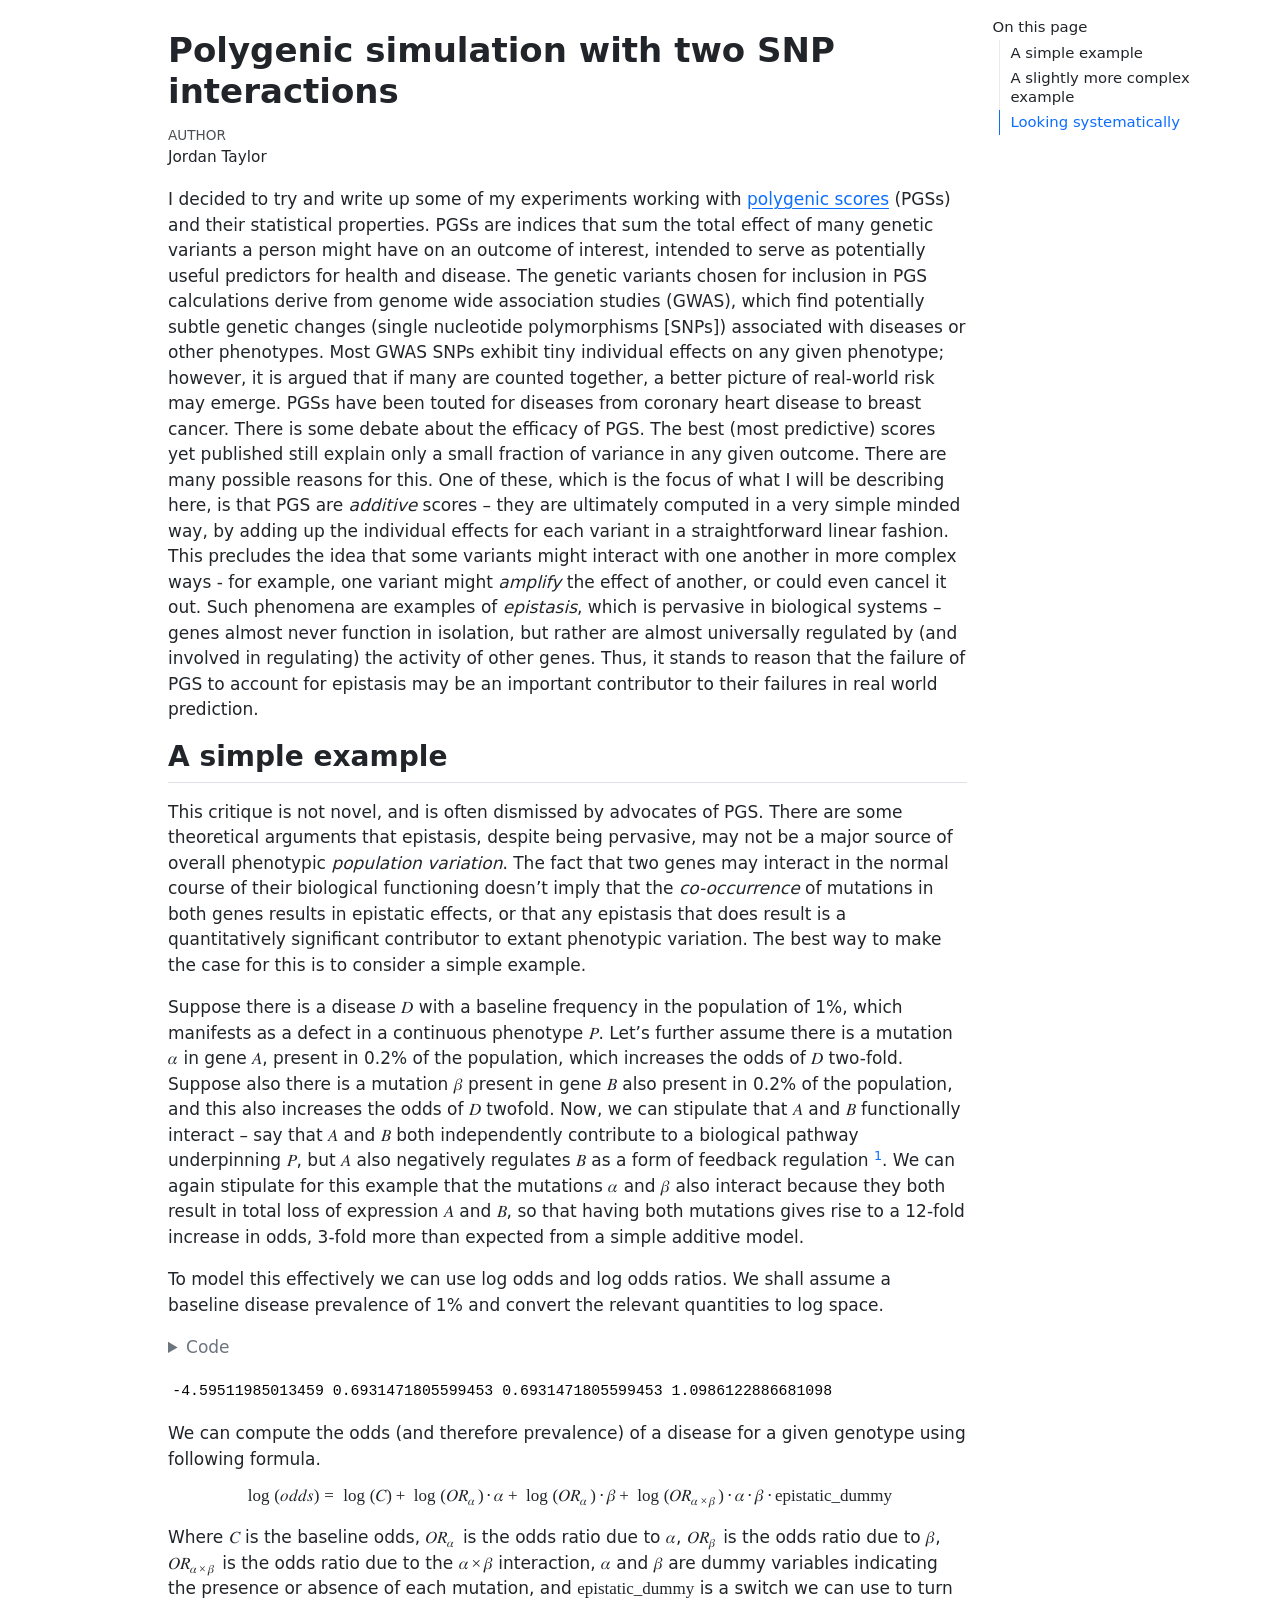
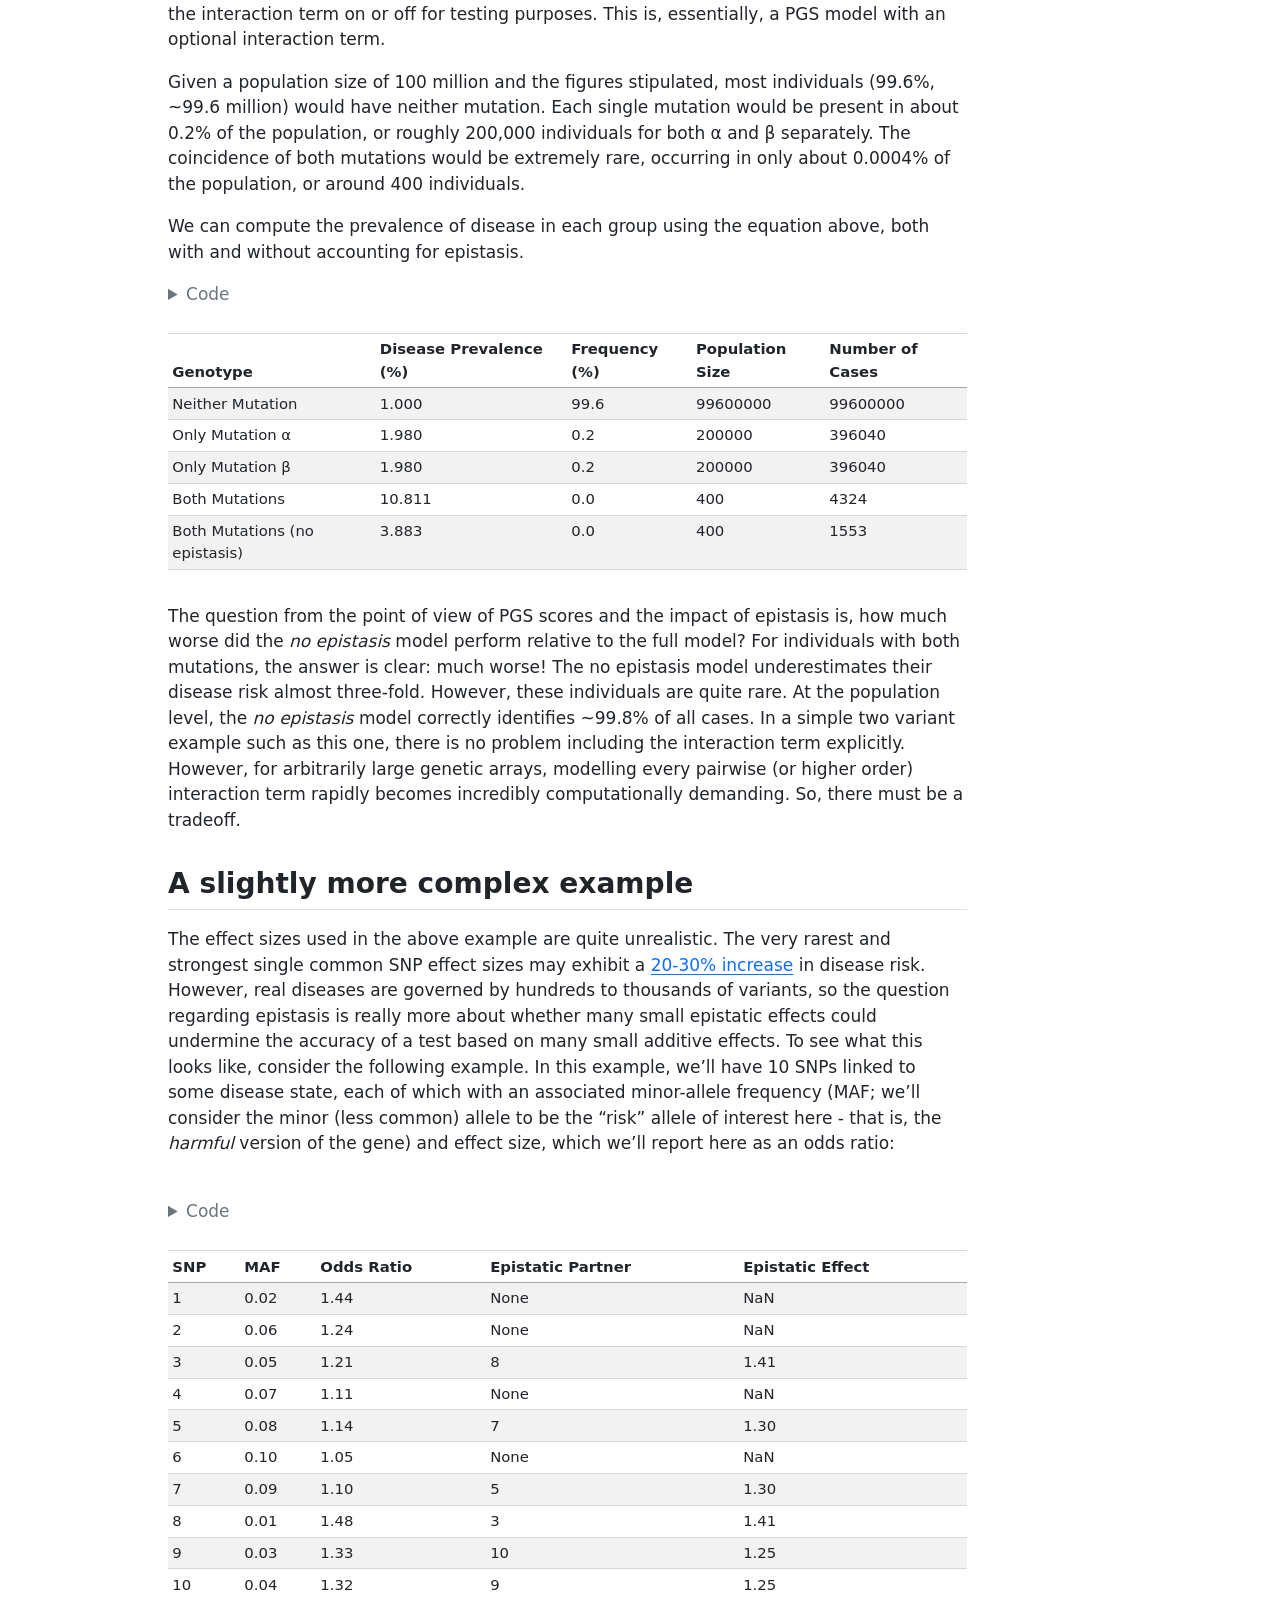
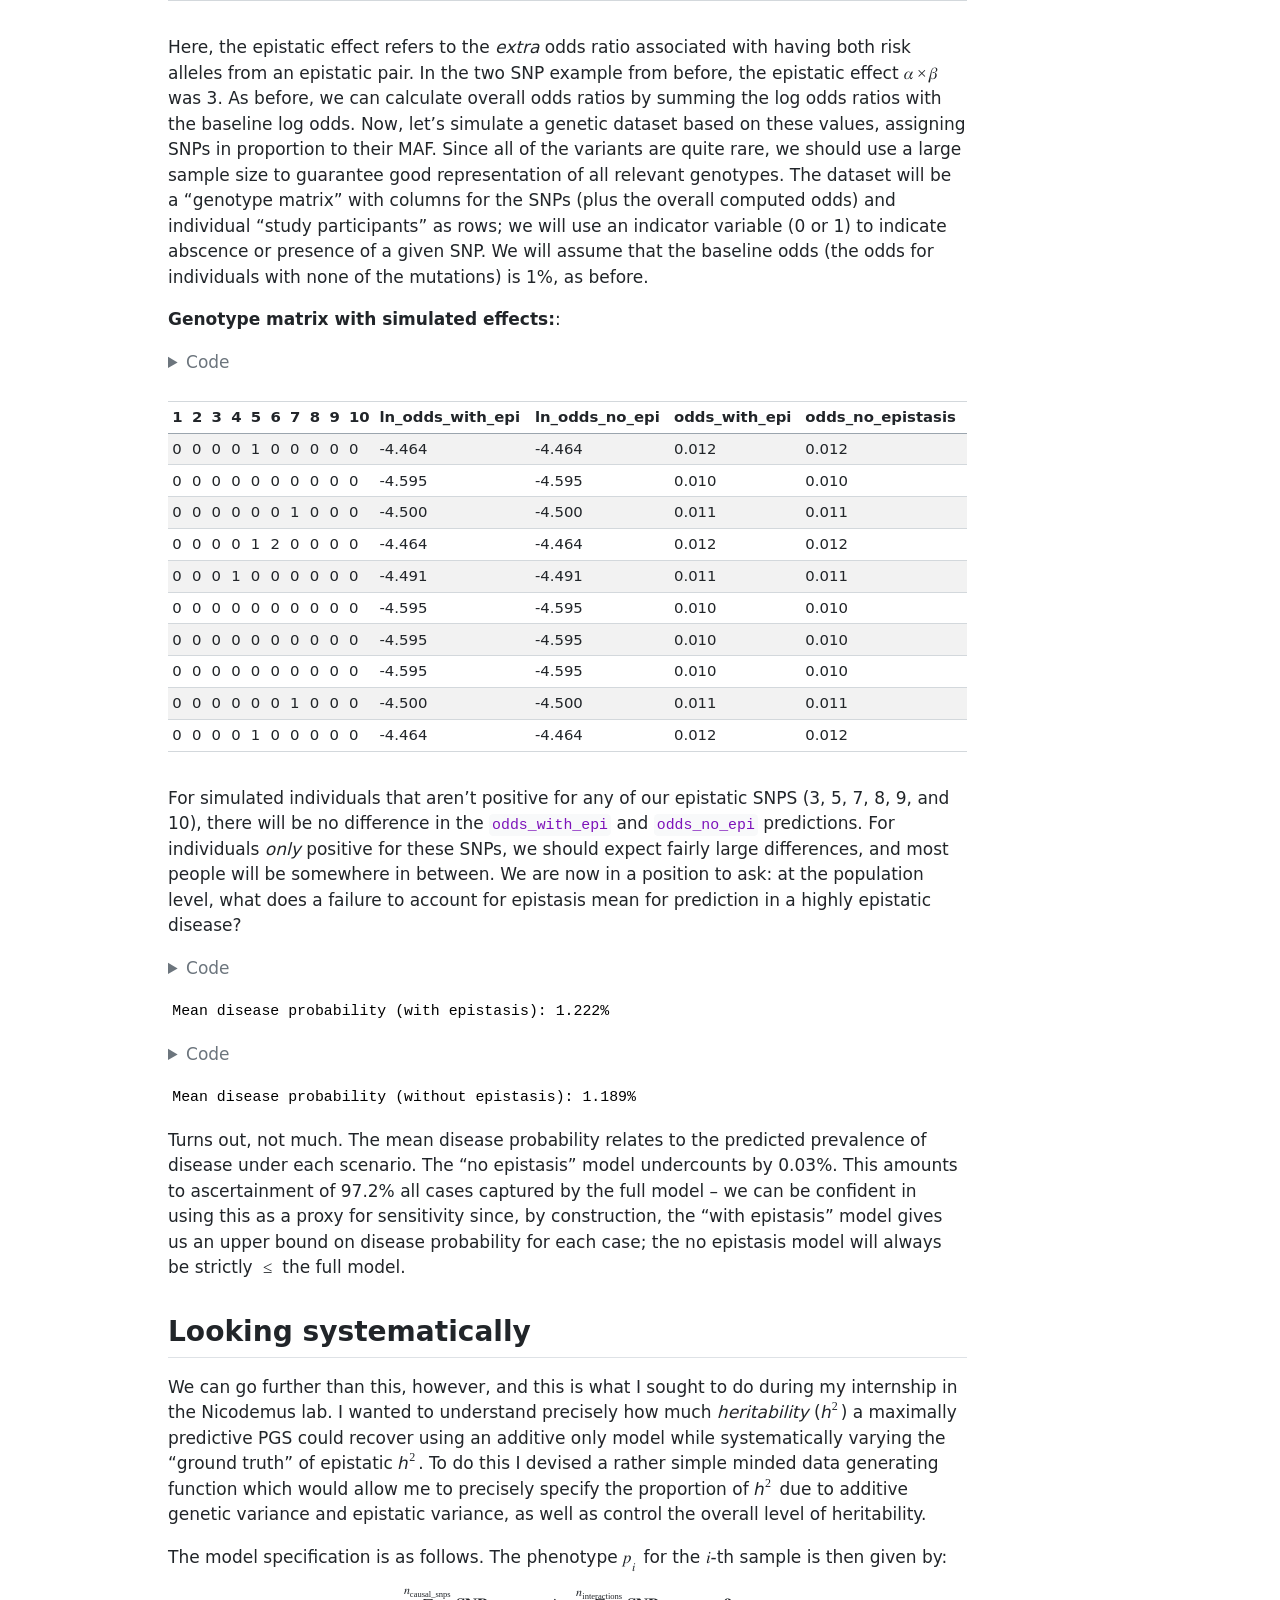
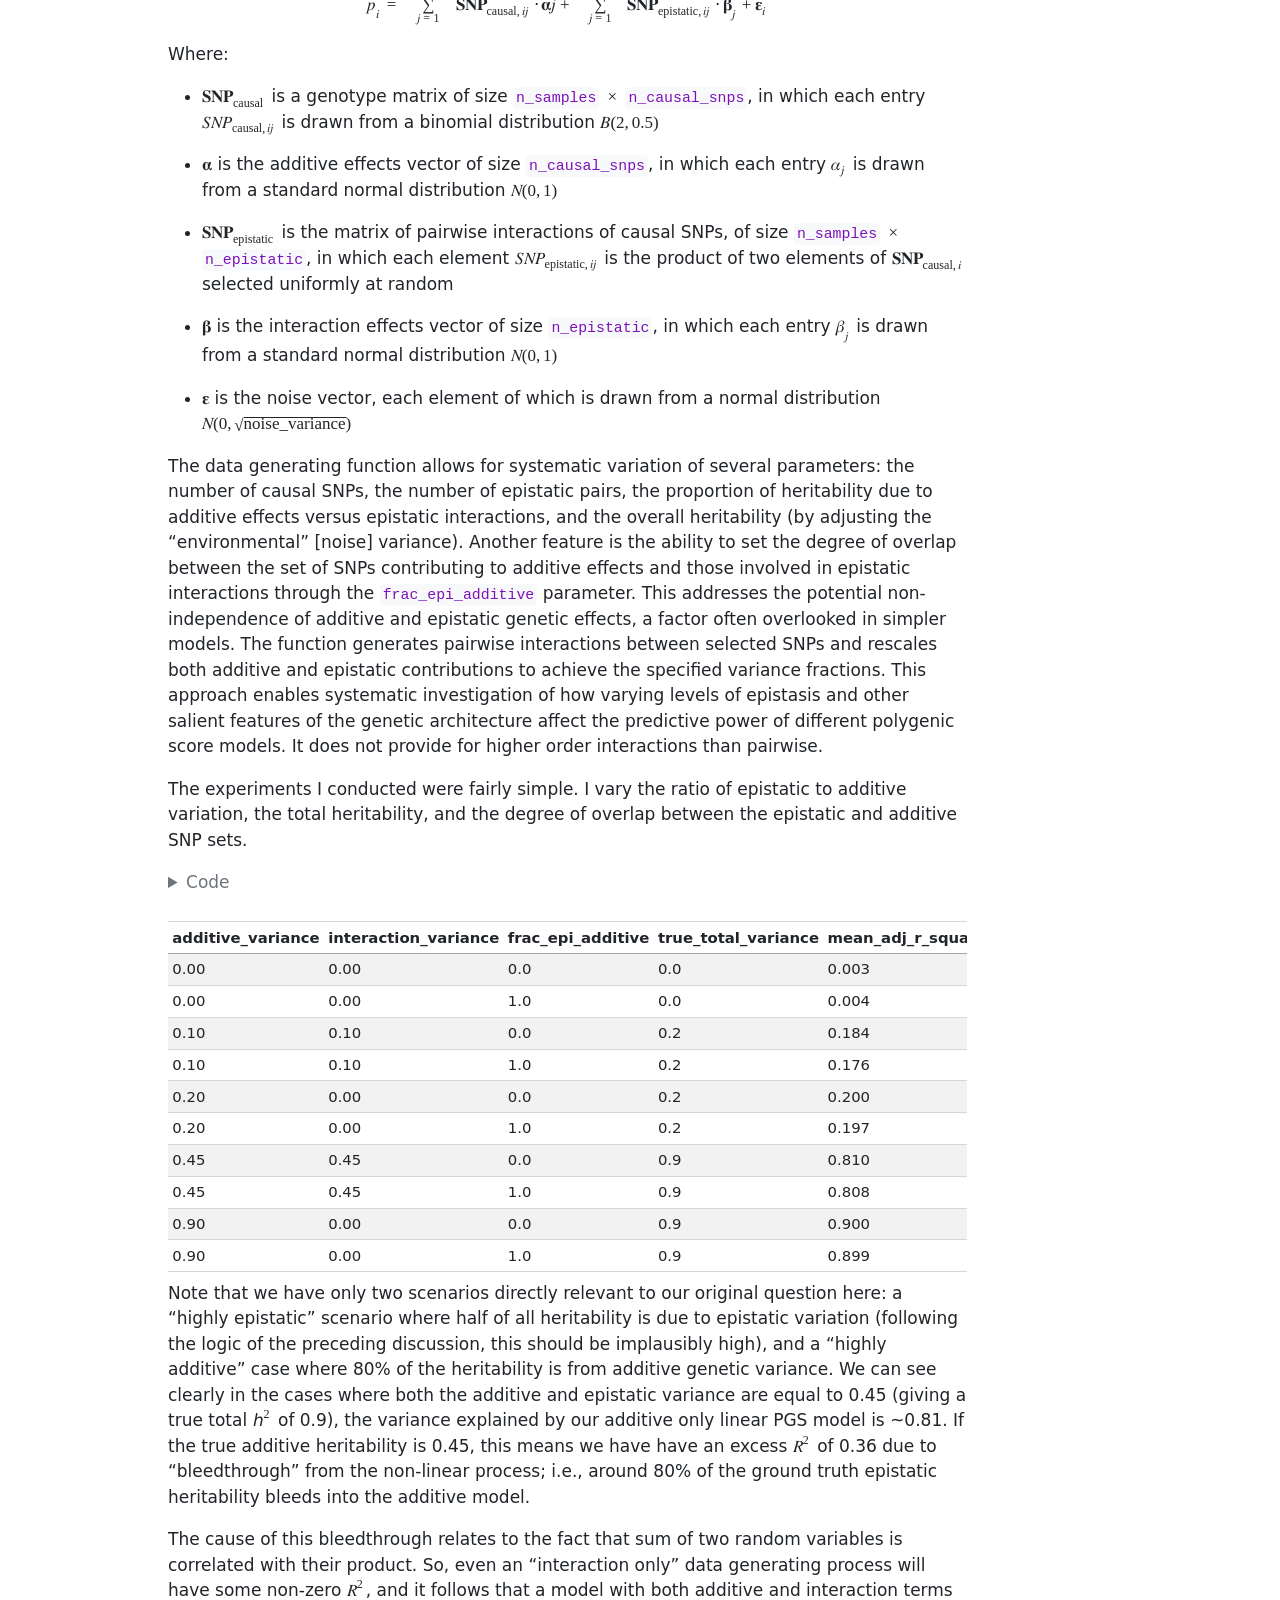
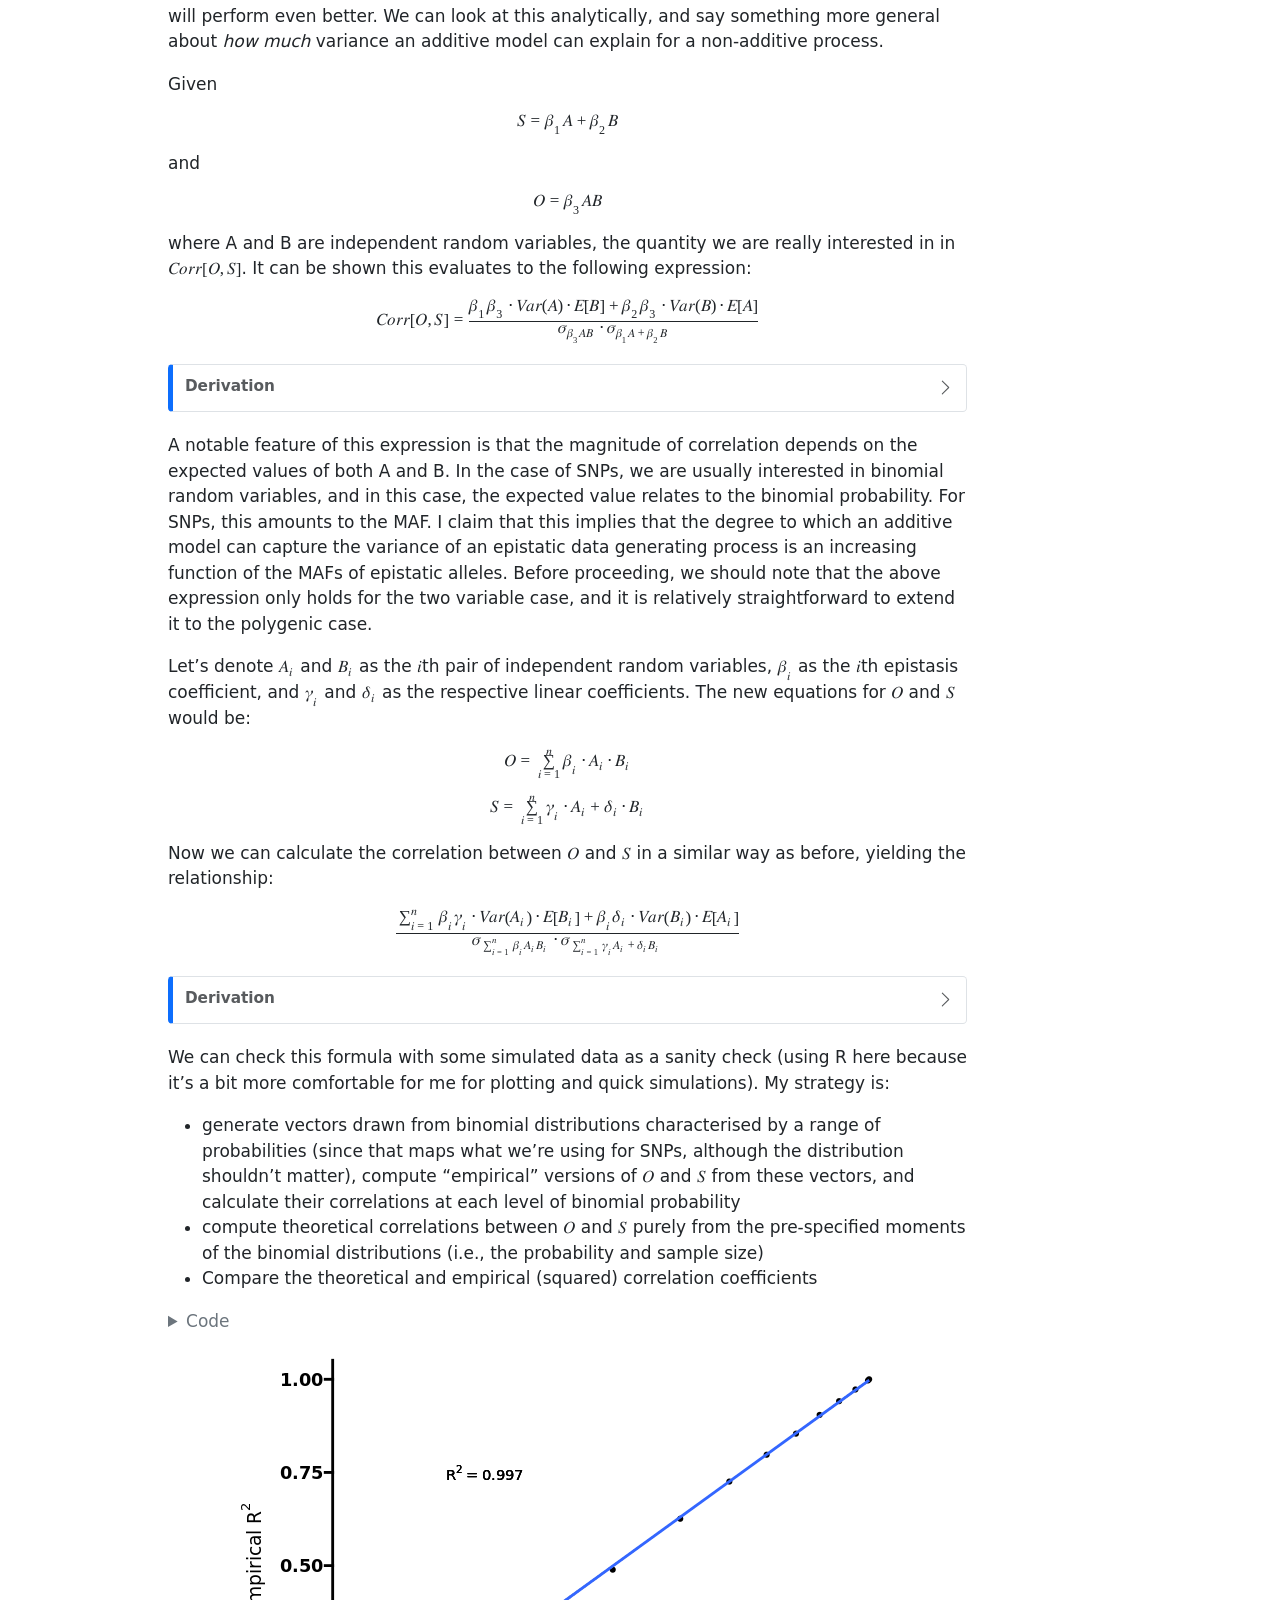
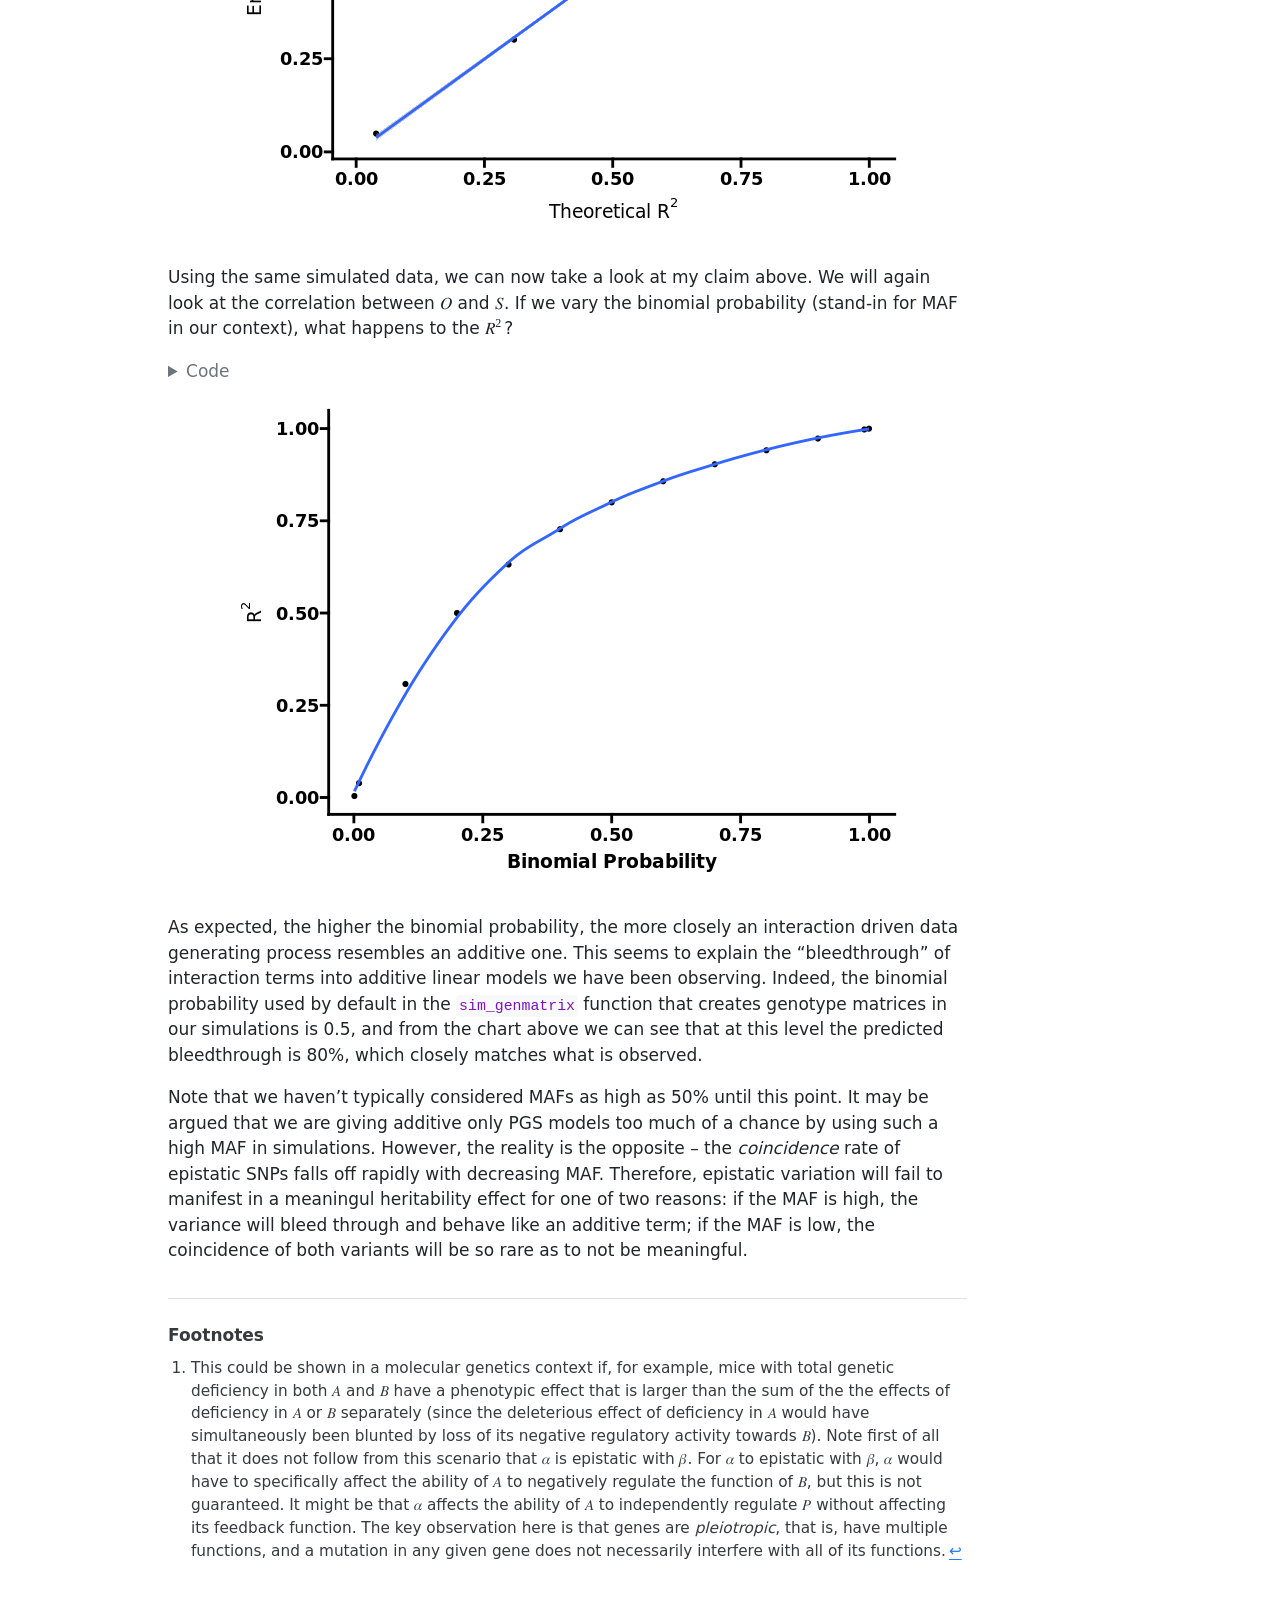
==== pgs-epistasis/index.html @ 6f0ddf77 "Publish PGS writeup" ====
<!DOCTYPE html>
<html xmlns="http://www.w3.org/1999/xhtml" lang="en" xml:lang="en"><head>

<meta charset="utf-8">
<meta name="generator" content="quarto-1.4.549">

<meta name="viewport" content="width=device-width, initial-scale=1.0, user-scalable=yes">

<meta name="author" content="Jordan Taylor">

<title>pgs-writeup - Polygenic simulation with two SNP interactions</title>
<style>
code{white-space: pre-wrap;}
span.smallcaps{font-variant: small-caps;}
div.columns{display: flex; gap: min(4vw, 1.5em);}
div.column{flex: auto; overflow-x: auto;}
div.hanging-indent{margin-left: 1.5em; text-indent: -1.5em;}
ul.task-list{list-style: none;}
ul.task-list li input[type="checkbox"] {
  width: 0.8em;
  margin: 0 0.8em 0.2em -1em; /* quarto-specific, see https://github.com/quarto-dev/quarto-cli/issues/4556 */ 
  vertical-align: middle;
}
/* CSS for syntax highlighting */
pre > code.sourceCode { white-space: pre; position: relative; }
pre > code.sourceCode > span { line-height: 1.25; }
pre > code.sourceCode > span:empty { height: 1.2em; }
.sourceCode { overflow: visible; }
code.sourceCode > span { color: inherit; text-decoration: inherit; }
div.sourceCode { margin: 1em 0; }
pre.sourceCode { margin: 0; }
@media screen {
div.sourceCode { overflow: auto; }
}
@media print {
pre > code.sourceCode { white-space: pre-wrap; }
pre > code.sourceCode > span { text-indent: -5em; padding-left: 5em; }
}
pre.numberSource code
  { counter-reset: source-line 0; }
pre.numberSource code > span
  { position: relative; left: -4em; counter-increment: source-line; }
pre.numberSource code > span > a:first-child::before
  { content: counter(source-line);
    position: relative; left: -1em; text-align: right; vertical-align: baseline;
    border: none; display: inline-block;
    -webkit-touch-callout: none; -webkit-user-select: none;
    -khtml-user-select: none; -moz-user-select: none;
    -ms-user-select: none; user-select: none;
    padding: 0 4px; width: 4em;
  }
pre.numberSource { margin-left: 3em;  padding-left: 4px; }
div.sourceCode
  {   }
@media screen {
pre > code.sourceCode > span > a:first-child::before { text-decoration: underline; }
}
</style>


<script src="site_libs/quarto-nav/quarto-nav.js"></script>
<script src="site_libs/clipboard/clipboard.min.js"></script>
<script src="site_libs/quarto-search/autocomplete.umd.js"></script>
<script src="site_libs/quarto-search/fuse.min.js"></script>
<script src="site_libs/quarto-search/quarto-search.js"></script>
<meta name="quarto:offset" content="./">
<script src="site_libs/quarto-html/quarto.js"></script>
<script src="site_libs/quarto-html/popper.min.js"></script>
<script src="site_libs/quarto-html/tippy.umd.min.js"></script>
<script src="site_libs/quarto-html/anchor.min.js"></script>
<link href="site_libs/quarto-html/tippy.css" rel="stylesheet">
<link href="site_libs/quarto-html/quarto-syntax-highlighting.css" rel="stylesheet" id="quarto-text-highlighting-styles">
<script src="site_libs/bootstrap/bootstrap.min.js"></script>
<link href="site_libs/bootstrap/bootstrap-icons.css" rel="stylesheet">
<link href="site_libs/bootstrap/bootstrap.min.css" rel="stylesheet" id="quarto-bootstrap" data-mode="light">
<script id="quarto-search-options" type="application/json">{
  "location": "sidebar",
  "copy-button": false,
  "collapse-after": 3,
  "panel-placement": "start",
  "type": "textbox",
  "limit": 50,
  "keyboard-shortcut": [
    "f",
    "/",
    "s"
  ],
  "show-item-context": false,
  "language": {
    "search-no-results-text": "No results",
    "search-matching-documents-text": "matching documents",
    "search-copy-link-title": "Copy link to search",
    "search-hide-matches-text": "Hide additional matches",
    "search-more-match-text": "more match in this document",
    "search-more-matches-text": "more matches in this document",
    "search-clear-button-title": "Clear",
    "search-text-placeholder": "",
    "search-detached-cancel-button-title": "Cancel",
    "search-submit-button-title": "Submit",
    "search-label": "Search"
  }
}</script>


</head>

<body>

<div id="quarto-search-results"></div>
<!-- content -->
<div id="quarto-content" class="quarto-container page-columns page-rows-contents page-layout-article">
<!-- sidebar -->
<!-- margin-sidebar -->
    <div id="quarto-margin-sidebar" class="sidebar margin-sidebar">
        <nav id="TOC" role="doc-toc" class="toc-active">
    <h2 id="toc-title">On this page</h2>
   
  <ul>
  <li><a href="#a-simple-example" id="toc-a-simple-example" class="nav-link active" data-scroll-target="#a-simple-example">A simple example</a></li>
  <li><a href="#a-slightly-more-complex-example" id="toc-a-slightly-more-complex-example" class="nav-link" data-scroll-target="#a-slightly-more-complex-example">A slightly more complex example</a></li>
  <li><a href="#looking-systematically" id="toc-looking-systematically" class="nav-link" data-scroll-target="#looking-systematically">Looking systematically</a></li>
  </ul>
</nav>
    </div>
<!-- main -->
<main class="content" id="quarto-document-content">

<header id="title-block-header" class="quarto-title-block default">
<div class="quarto-title">
<h1 class="title">Polygenic simulation with two SNP interactions</h1>
</div>



<div class="quarto-title-meta">

    <div>
    <div class="quarto-title-meta-heading">Author</div>
    <div class="quarto-title-meta-contents">
             <p>Jordan Taylor </p>
          </div>
  </div>
    
  
    
  </div>
  


</header>


<p>I decided to try and write up some of my experiments working with <a href="https://www.genome.gov/Health/Genomics-and-Medicine/Polygenic-risk-scores">polygenic scores</a> (PGSs) and their statistical properties. PGSs are indices that sum the total effect of many genetic variants a person might have on an outcome of interest, intended to serve as potentially useful predictors for health and disease. The genetic variants chosen for inclusion in PGS calculations derive from genome wide association studies (GWAS), which find potentially subtle genetic changes (single nucleotide polymorphisms [SNPs]) associated with diseases or other phenotypes. Most GWAS SNPs exhibit tiny individual effects on any given phenotype; however, it is argued that if many are counted together, a better picture of real-world risk may emerge. PGSs have been touted for diseases from coronary heart disease to breast cancer. There is some debate about the efficacy of PGS. The best (most predictive) scores yet published still explain only a small fraction of variance in any given outcome. There are many possible reasons for this. One of these, which is the focus of what I will be describing here, is that PGS are <em>additive</em> scores – they are ultimately computed in a very simple minded way, by adding up the individual effects for each variant in a straightforward linear fashion. This precludes the idea that some variants might interact with one another in more complex ways - for example, one variant might <em>amplify</em> the effect of another, or could even cancel it out. Such phenomena are examples of <em>epistasis</em>, which is pervasive in biological systems – genes almost never function in isolation, but rather are almost universally regulated by (and involved in regulating) the activity of other genes. Thus, it stands to reason that the failure of PGS to account for epistasis may be an important contributor to their failures in real world prediction.</p>
<section id="a-simple-example" class="level2">
<h2 class="anchored" data-anchor-id="a-simple-example">A simple example</h2>
<p>This critique is not novel, and is often dismissed by advocates of PGS. There are some theoretical arguments that epistasis, despite being pervasive, may not be a major source of overall phenotypic <em>population variation</em>. The fact that two genes may interact in the normal course of their biological functioning doesn’t imply that the <em>co-occurrence</em> of mutations in both genes results in epistatic effects, or that any epistasis that does result is a quantitatively significant contributor to extant phenotypic variation. The best way to make the case for this is to consider a simple example.</p>
<p>Suppose there is a disease <math display="inline" xmlns="http://www.w3.org/1998/Math/MathML"><semantics><mi>D</mi><annotation encoding="application/x-tex">D</annotation></semantics></math> with a baseline frequency in the population of 1%, which manifests as a defect in a continuous phenotype <math display="inline" xmlns="http://www.w3.org/1998/Math/MathML"><semantics><mi>P</mi><annotation encoding="application/x-tex">P</annotation></semantics></math>. Let’s further assume there is a mutation <math display="inline" xmlns="http://www.w3.org/1998/Math/MathML"><semantics><mi>α</mi><annotation encoding="application/x-tex">\alpha</annotation></semantics></math> in gene <math display="inline" xmlns="http://www.w3.org/1998/Math/MathML"><semantics><mi>A</mi><annotation encoding="application/x-tex">A</annotation></semantics></math>, present in 0.2% of the population, which increases the odds of <math display="inline" xmlns="http://www.w3.org/1998/Math/MathML"><semantics><mi>D</mi><annotation encoding="application/x-tex">D</annotation></semantics></math> two-fold. Suppose also there is a mutation <math display="inline" xmlns="http://www.w3.org/1998/Math/MathML"><semantics><mi>β</mi><annotation encoding="application/x-tex">\beta</annotation></semantics></math> present in gene <math display="inline" xmlns="http://www.w3.org/1998/Math/MathML"><semantics><mi>B</mi><annotation encoding="application/x-tex">B</annotation></semantics></math> also present in 0.2% of the population, and this also increases the odds of <math display="inline" xmlns="http://www.w3.org/1998/Math/MathML"><semantics><mi>D</mi><annotation encoding="application/x-tex">D</annotation></semantics></math> twofold. Now, we can stipulate that <math display="inline" xmlns="http://www.w3.org/1998/Math/MathML"><semantics><mi>A</mi><annotation encoding="application/x-tex">A</annotation></semantics></math> and <math display="inline" xmlns="http://www.w3.org/1998/Math/MathML"><semantics><mi>B</mi><annotation encoding="application/x-tex">B</annotation></semantics></math> functionally interact – say that <math display="inline" xmlns="http://www.w3.org/1998/Math/MathML"><semantics><mi>A</mi><annotation encoding="application/x-tex">A</annotation></semantics></math> and <math display="inline" xmlns="http://www.w3.org/1998/Math/MathML"><semantics><mi>B</mi><annotation encoding="application/x-tex">B</annotation></semantics></math> both independently contribute to a biological pathway underpinning <math display="inline" xmlns="http://www.w3.org/1998/Math/MathML"><semantics><mi>P</mi><annotation encoding="application/x-tex">P</annotation></semantics></math>, but <math display="inline" xmlns="http://www.w3.org/1998/Math/MathML"><semantics><mi>A</mi><annotation encoding="application/x-tex">A</annotation></semantics></math> also negatively regulates <math display="inline" xmlns="http://www.w3.org/1998/Math/MathML"><semantics><mi>B</mi><annotation encoding="application/x-tex">B</annotation></semantics></math> as a form of feedback regulation <a href="#fn1" class="footnote-ref" id="fnref1" role="doc-noteref"><sup>1</sup></a>. We can again stipulate for this example that the mutations <math display="inline" xmlns="http://www.w3.org/1998/Math/MathML"><semantics><mi>α</mi><annotation encoding="application/x-tex">\alpha</annotation></semantics></math> and <math display="inline" xmlns="http://www.w3.org/1998/Math/MathML"><semantics><mi>β</mi><annotation encoding="application/x-tex">\beta</annotation></semantics></math> also interact because they both result in total loss of expression <math display="inline" xmlns="http://www.w3.org/1998/Math/MathML"><semantics><mi>A</mi><annotation encoding="application/x-tex">A</annotation></semantics></math> and <math display="inline" xmlns="http://www.w3.org/1998/Math/MathML"><semantics><mi>B</mi><annotation encoding="application/x-tex">B</annotation></semantics></math>, so that having both mutations gives rise to a 12-fold increase in odds, 3-fold more than expected from a simple additive model.</p>
<p>To model this effectively we can use log odds and log odds ratios. We shall assume a baseline disease prevalence of 1% and convert the relevant quantities to log space.</p>
<div class="cell" data-layout-align="center">
<details class="code-fold">
<summary>Code</summary>
<div class="sourceCode cell-code" id="cb1"><pre class="sourceCode python code-with-copy"><code class="sourceCode python"><span id="cb1-1"><a href="#cb1-1" aria-hidden="true" tabindex="-1"></a><span class="im">import</span> numpy <span class="im">as</span> np</span>
<span id="cb1-2"><a href="#cb1-2" aria-hidden="true" tabindex="-1"></a><span class="im">import</span> pandas <span class="im">as</span> pd</span>
<span id="cb1-3"><a href="#cb1-3" aria-hidden="true" tabindex="-1"></a></span>
<span id="cb1-4"><a href="#cb1-4" aria-hidden="true" tabindex="-1"></a>prevalence <span class="op">=</span> <span class="fl">0.01</span></span>
<span id="cb1-5"><a href="#cb1-5" aria-hidden="true" tabindex="-1"></a>C <span class="op">=</span> prevalence <span class="op">/</span> (<span class="dv">1</span> <span class="op">-</span> prevalence)</span>
<span id="cb1-6"><a href="#cb1-6" aria-hidden="true" tabindex="-1"></a>OR_alpha <span class="op">=</span> <span class="dv">2</span></span>
<span id="cb1-7"><a href="#cb1-7" aria-hidden="true" tabindex="-1"></a>OR_beta <span class="op">=</span> <span class="dv">2</span></span>
<span id="cb1-8"><a href="#cb1-8" aria-hidden="true" tabindex="-1"></a>OR_alpha_beta <span class="op">=</span> <span class="dv">3</span></span>
<span id="cb1-9"><a href="#cb1-9" aria-hidden="true" tabindex="-1"></a></span>
<span id="cb1-10"><a href="#cb1-10" aria-hidden="true" tabindex="-1"></a>ln_C <span class="op">=</span> np.log(C)</span>
<span id="cb1-11"><a href="#cb1-11" aria-hidden="true" tabindex="-1"></a>ln_OR_a <span class="op">=</span> np.log(OR_alpha)</span>
<span id="cb1-12"><a href="#cb1-12" aria-hidden="true" tabindex="-1"></a>ln_OR_b <span class="op">=</span> np.log(OR_beta)</span>
<span id="cb1-13"><a href="#cb1-13" aria-hidden="true" tabindex="-1"></a>ln_OR_ab <span class="op">=</span> np.log(OR_alpha_beta)</span>
<span id="cb1-14"><a href="#cb1-14" aria-hidden="true" tabindex="-1"></a></span>
<span id="cb1-15"><a href="#cb1-15" aria-hidden="true" tabindex="-1"></a><span class="bu">print</span>(ln_C, ln_OR_a, ln_OR_b, ln_OR_ab)</span></code><button title="Copy to Clipboard" class="code-copy-button"><i class="bi"></i></button></pre></div>
</details>
<div class="cell-output cell-output-stdout">
<pre><code>-4.59511985013459 0.6931471805599453 0.6931471805599453 1.0986122886681098</code></pre>
</div>
</div>
<p>We can compute the odds (and therefore prevalence) of a disease for a given genotype using following formula.</p>
<p><math display="block" xmlns="http://www.w3.org/1998/Math/MathML"><semantics><mrow><mo>log</mo><mrow><mo stretchy="true" form="prefix">(</mo><mi>o</mi><mi>d</mi><mi>d</mi><mi>s</mi><mo stretchy="true" form="postfix">)</mo></mrow><mo>=</mo><mo>log</mo><mrow><mo stretchy="true" form="prefix">(</mo><mi>C</mi><mo stretchy="true" form="postfix">)</mo></mrow><mo>+</mo><mo>log</mo><mrow><mo stretchy="true" form="prefix">(</mo><mi>O</mi><msub><mi>R</mi><mi>α</mi></msub><mo stretchy="true" form="postfix">)</mo></mrow><mo>⋅</mo><mi>α</mi><mo>+</mo><mo>log</mo><mrow><mo stretchy="true" form="prefix">(</mo><mi>O</mi><msub><mi>R</mi><mi>α</mi></msub><mo stretchy="true" form="postfix">)</mo></mrow><mo>⋅</mo><mi>β</mi><mo>+</mo><mo>log</mo><mrow><mo stretchy="true" form="prefix">(</mo><mi>O</mi><msub><mi>R</mi><mrow><mi>α</mi><mo>×</mo><mi>β</mi></mrow></msub><mo stretchy="true" form="postfix">)</mo></mrow><mo>⋅</mo><mi>α</mi><mo>⋅</mo><mi>β</mi><mo>⋅</mo><mtext mathvariant="normal">epistatic_dummy</mtext></mrow><annotation encoding="application/x-tex">
\log(odds) = \log(C) + \log(OR_\alpha) \cdot \alpha + \log(OR_\alpha) \cdot \beta  + \log(OR_{\alpha \times \beta}) \cdot \alpha \cdot \beta \cdot \text{epistatic_dummy}
</annotation></semantics></math></p>
<p>Where <math display="inline" xmlns="http://www.w3.org/1998/Math/MathML"><semantics><mi>C</mi><annotation encoding="application/x-tex">C</annotation></semantics></math> is the baseline odds, <math display="inline" xmlns="http://www.w3.org/1998/Math/MathML"><semantics><mrow><mi>O</mi><msub><mi>R</mi><mi>α</mi></msub></mrow><annotation encoding="application/x-tex">OR_\alpha</annotation></semantics></math> is the odds ratio due to <math display="inline" xmlns="http://www.w3.org/1998/Math/MathML"><semantics><mi>α</mi><annotation encoding="application/x-tex">\alpha</annotation></semantics></math>, <math display="inline" xmlns="http://www.w3.org/1998/Math/MathML"><semantics><mrow><mi>O</mi><msub><mi>R</mi><mi>β</mi></msub></mrow><annotation encoding="application/x-tex">OR_\beta</annotation></semantics></math> is the odds ratio due to <math display="inline" xmlns="http://www.w3.org/1998/Math/MathML"><semantics><mi>β</mi><annotation encoding="application/x-tex">\beta</annotation></semantics></math>, <math display="inline" xmlns="http://www.w3.org/1998/Math/MathML"><semantics><mrow><mi>O</mi><msub><mi>R</mi><mrow><mi>α</mi><mo>×</mo><mi>β</mi></mrow></msub></mrow><annotation encoding="application/x-tex">OR_{\alpha \times \beta}</annotation></semantics></math> is the odds ratio due to the <math display="inline" xmlns="http://www.w3.org/1998/Math/MathML"><semantics><mrow><mi>α</mi><mo>×</mo><mi>β</mi></mrow><annotation encoding="application/x-tex">\alpha \times \beta</annotation></semantics></math> interaction, <math display="inline" xmlns="http://www.w3.org/1998/Math/MathML"><semantics><mi>α</mi><annotation encoding="application/x-tex">\alpha</annotation></semantics></math> and <math display="inline" xmlns="http://www.w3.org/1998/Math/MathML"><semantics><mi>β</mi><annotation encoding="application/x-tex">\beta</annotation></semantics></math> are dummy variables indicating the presence or absence of each mutation, and <math display="inline" xmlns="http://www.w3.org/1998/Math/MathML"><semantics><mtext mathvariant="normal">epistatic_dummy</mtext><annotation encoding="application/x-tex">\text{epistatic_dummy}</annotation></semantics></math> is a switch we can use to turn the interaction term on or off for testing purposes. This is, essentially, a PGS model with an optional interaction term.</p>
<p>Given a population size of 100 million and the figures stipulated, most individuals (99.6%, ~99.6 million) would have neither mutation. Each single mutation would be present in about 0.2% of the population, or roughly 200,000 individuals for both α and β separately. The coincidence of both mutations would be extremely rare, occurring in only about 0.0004% of the population, or around 400 individuals.</p>
<p>We can compute the prevalence of disease in each group using the equation above, both with and without accounting for epistasis.</p>
<div class="cell" data-layout-align="center">
<details class="code-fold">
<summary>Code</summary>
<div class="sourceCode cell-code" id="cb3"><pre class="sourceCode python code-with-copy"><code class="sourceCode python"><span id="cb3-1"><a href="#cb3-1" aria-hidden="true" tabindex="-1"></a><span class="kw">def</span> log_odds(a, b, epistasis_dummy<span class="op">=</span><span class="dv">1</span>):</span>
<span id="cb3-2"><a href="#cb3-2" aria-hidden="true" tabindex="-1"></a>    <span class="cf">return</span> ln_C <span class="op">+</span> ln_OR_a <span class="op">*</span> a <span class="op">+</span> ln_OR_b <span class="op">*</span> b <span class="op">+</span> ln_OR_ab <span class="op">*</span> a <span class="op">*</span> b <span class="op">*</span> epistasis_dummy</span>
<span id="cb3-3"><a href="#cb3-3" aria-hidden="true" tabindex="-1"></a></span>
<span id="cb3-4"><a href="#cb3-4" aria-hidden="true" tabindex="-1"></a>genotypes <span class="op">=</span> {</span>
<span id="cb3-5"><a href="#cb3-5" aria-hidden="true" tabindex="-1"></a>    <span class="st">'Neither Mutation'</span>: (<span class="dv">0</span>, <span class="dv">0</span>, <span class="fl">99.60</span>, <span class="dv">99600000</span>, <span class="dv">1</span>),</span>
<span id="cb3-6"><a href="#cb3-6" aria-hidden="true" tabindex="-1"></a>    <span class="st">'Only Mutation α'</span>: (<span class="dv">1</span>, <span class="dv">0</span>, <span class="fl">0.20</span>, <span class="dv">200000</span>, <span class="dv">1</span>),</span>
<span id="cb3-7"><a href="#cb3-7" aria-hidden="true" tabindex="-1"></a>    <span class="st">'Only Mutation β'</span>: (<span class="dv">0</span>, <span class="dv">1</span>, <span class="fl">0.20</span>, <span class="dv">200000</span>, <span class="dv">1</span>),</span>
<span id="cb3-8"><a href="#cb3-8" aria-hidden="true" tabindex="-1"></a>    <span class="st">'Both Mutations'</span>: (<span class="dv">1</span>, <span class="dv">1</span>, <span class="fl">0.0004</span>, <span class="dv">400</span>, <span class="dv">1</span>),</span>
<span id="cb3-9"><a href="#cb3-9" aria-hidden="true" tabindex="-1"></a>    <span class="st">'Both Mutations (no epistasis)'</span>: (<span class="dv">1</span>, <span class="dv">1</span>, <span class="fl">0.0004</span>, <span class="dv">400</span>, <span class="dv">0</span>)</span>
<span id="cb3-10"><a href="#cb3-10" aria-hidden="true" tabindex="-1"></a>}</span>
<span id="cb3-11"><a href="#cb3-11" aria-hidden="true" tabindex="-1"></a></span>
<span id="cb3-12"><a href="#cb3-12" aria-hidden="true" tabindex="-1"></a>results <span class="op">=</span> []</span>
<span id="cb3-13"><a href="#cb3-13" aria-hidden="true" tabindex="-1"></a><span class="cf">for</span> genotype, (a, b, freq, n_pop, epistasis_dummy) <span class="kw">in</span> genotypes.items():</span>
<span id="cb3-14"><a href="#cb3-14" aria-hidden="true" tabindex="-1"></a>    odds <span class="op">=</span> np.exp(log_odds(a, b, epistasis_dummy))</span>
<span id="cb3-15"><a href="#cb3-15" aria-hidden="true" tabindex="-1"></a>    prevalence <span class="op">=</span> <span class="dv">100</span> <span class="op">*</span> odds <span class="op">/</span> (<span class="dv">1</span> <span class="op">+</span> odds)</span>
<span id="cb3-16"><a href="#cb3-16" aria-hidden="true" tabindex="-1"></a>    n_cases <span class="op">=</span> <span class="bu">round</span>(prevalence <span class="op">*</span> n_pop)</span>
<span id="cb3-17"><a href="#cb3-17" aria-hidden="true" tabindex="-1"></a>    results.append([genotype, prevalence, freq, n_pop, n_cases])</span>
<span id="cb3-18"><a href="#cb3-18" aria-hidden="true" tabindex="-1"></a></span>
<span id="cb3-19"><a href="#cb3-19" aria-hidden="true" tabindex="-1"></a>df_results <span class="op">=</span> pd.DataFrame(</span>
<span id="cb3-20"><a href="#cb3-20" aria-hidden="true" tabindex="-1"></a>    results,</span>
<span id="cb3-21"><a href="#cb3-21" aria-hidden="true" tabindex="-1"></a>    columns<span class="op">=</span>[</span>
<span id="cb3-22"><a href="#cb3-22" aria-hidden="true" tabindex="-1"></a>        <span class="st">'Genotype'</span>,</span>
<span id="cb3-23"><a href="#cb3-23" aria-hidden="true" tabindex="-1"></a>        <span class="st">'Disease Prevalence (%)'</span>,</span>
<span id="cb3-24"><a href="#cb3-24" aria-hidden="true" tabindex="-1"></a>        <span class="st">'Frequency (%)'</span>,</span>
<span id="cb3-25"><a href="#cb3-25" aria-hidden="true" tabindex="-1"></a>        <span class="st">'Population Size'</span>,</span>
<span id="cb3-26"><a href="#cb3-26" aria-hidden="true" tabindex="-1"></a>        <span class="st">'Number of Cases'</span></span>
<span id="cb3-27"><a href="#cb3-27" aria-hidden="true" tabindex="-1"></a>    ]</span>
<span id="cb3-28"><a href="#cb3-28" aria-hidden="true" tabindex="-1"></a>)</span>
<span id="cb3-29"><a href="#cb3-29" aria-hidden="true" tabindex="-1"></a></span>
<span id="cb3-30"><a href="#cb3-30" aria-hidden="true" tabindex="-1"></a></span>
<span id="cb3-31"><a href="#cb3-31" aria-hidden="true" tabindex="-1"></a><span class="im">from</span> IPython.display <span class="im">import</span> display, HTML</span>
<span id="cb3-32"><a href="#cb3-32" aria-hidden="true" tabindex="-1"></a></span>
<span id="cb3-33"><a href="#cb3-33" aria-hidden="true" tabindex="-1"></a>HTML(df_results.<span class="bu">round</span>(<span class="dv">3</span>).to_html(index<span class="op">=</span><span class="va">False</span>))</span></code><button title="Copy to Clipboard" class="code-copy-button"><i class="bi"></i></button></pre></div>
</details>
<div class="cell-output-display">
<table class="dataframe table table-sm table-striped small" data-quarto-postprocess="true" data-border="1">
<thead>
<tr class="header">
<th data-quarto-table-cell-role="th">Genotype</th>
<th data-quarto-table-cell-role="th">Disease Prevalence (%)</th>
<th data-quarto-table-cell-role="th">Frequency (%)</th>
<th data-quarto-table-cell-role="th">Population Size</th>
<th data-quarto-table-cell-role="th">Number of Cases</th>
</tr>
</thead>
<tbody>
<tr class="odd">
<td>Neither Mutation</td>
<td>1.000</td>
<td>99.6</td>
<td>99600000</td>
<td>99600000</td>
</tr>
<tr class="even">
<td>Only Mutation α</td>
<td>1.980</td>
<td>0.2</td>
<td>200000</td>
<td>396040</td>
</tr>
<tr class="odd">
<td>Only Mutation β</td>
<td>1.980</td>
<td>0.2</td>
<td>200000</td>
<td>396040</td>
</tr>
<tr class="even">
<td>Both Mutations</td>
<td>10.811</td>
<td>0.0</td>
<td>400</td>
<td>4324</td>
</tr>
<tr class="odd">
<td>Both Mutations (no epistasis)</td>
<td>3.883</td>
<td>0.0</td>
<td>400</td>
<td>1553</td>
</tr>
</tbody>
</table>
</div>
</div>
<p><br>
The question from the point of view of PGS scores and the impact of epistasis is, how much worse did the <em>no epistasis</em> model perform relative to the full model? For individuals with both mutations, the answer is clear: much worse! The no epistasis model underestimates their disease risk almost three-fold. However, these individuals are quite rare. At the population level, the <em>no epistasis</em> model correctly identifies ~99.8% of all cases. In a simple two variant example such as this one, there is no problem including the interaction term explicitly. However, for arbitrarily large genetic arrays, modelling every pairwise (or higher order) interaction term rapidly becomes incredibly computationally demanding. So, there must be a tradeoff.</p>
</section>
<section id="a-slightly-more-complex-example" class="level2">
<h2 class="anchored" data-anchor-id="a-slightly-more-complex-example">A slightly more complex example</h2>
<p>The effect sizes used in the above example are quite unrealistic. The very rarest and strongest single common SNP effect sizes may exhibit a <a href="https://www.pnas.org/doi/10.1073/pnas.1114759108">20-30% increase</a> in disease risk. However, real diseases are governed by hundreds to thousands of variants, so the question regarding epistasis is really more about whether many small epistatic effects could undermine the accuracy of a test based on many small additive effects. To see what this looks like, consider the following example. In this example, we’ll have 10 SNPs linked to some disease state, each of which with an associated minor-allele frequency (MAF; we’ll consider the minor (less common) allele to be the “risk” allele of interest here - that is, the <em>harmful</em> version of the gene) and effect size, which we’ll report here as an odds ratio:<br>
<br>
</p>
<div class="cell" data-layout-align="center">
<details class="code-fold">
<summary>Code</summary>
<div class="sourceCode cell-code" id="cb4"><pre class="sourceCode python code-with-copy"><code class="sourceCode python"><span id="cb4-1"><a href="#cb4-1" aria-hidden="true" tabindex="-1"></a>snp_info <span class="op">=</span> [</span>
<span id="cb4-2"><a href="#cb4-2" aria-hidden="true" tabindex="-1"></a>    (<span class="st">'1'</span>, <span class="fl">0.02</span>, <span class="fl">1.44</span>, <span class="va">None</span>, <span class="va">None</span>),</span>
<span id="cb4-3"><a href="#cb4-3" aria-hidden="true" tabindex="-1"></a>    (<span class="st">'2'</span>, <span class="fl">0.06</span>, <span class="fl">1.24</span>, <span class="va">None</span>, <span class="va">None</span>),</span>
<span id="cb4-4"><a href="#cb4-4" aria-hidden="true" tabindex="-1"></a>    (<span class="st">'3'</span>, <span class="fl">0.05</span>, <span class="fl">1.21</span>, <span class="st">'8'</span>, <span class="fl">1.41</span>),</span>
<span id="cb4-5"><a href="#cb4-5" aria-hidden="true" tabindex="-1"></a>    (<span class="st">'4'</span>, <span class="fl">0.07</span>, <span class="fl">1.11</span>, <span class="va">None</span>, <span class="va">None</span>),</span>
<span id="cb4-6"><a href="#cb4-6" aria-hidden="true" tabindex="-1"></a>    (<span class="st">'5'</span>, <span class="fl">0.08</span>, <span class="fl">1.14</span>, <span class="st">'7'</span>, <span class="fl">1.30</span>),</span>
<span id="cb4-7"><a href="#cb4-7" aria-hidden="true" tabindex="-1"></a>    (<span class="st">'6'</span>, <span class="fl">0.10</span>, <span class="fl">1.05</span>, <span class="va">None</span>, <span class="va">None</span>),</span>
<span id="cb4-8"><a href="#cb4-8" aria-hidden="true" tabindex="-1"></a>    (<span class="st">'7'</span>, <span class="fl">0.09</span>, <span class="fl">1.10</span>, <span class="st">'5'</span>, <span class="fl">1.30</span>),</span>
<span id="cb4-9"><a href="#cb4-9" aria-hidden="true" tabindex="-1"></a>    (<span class="st">'8'</span>, <span class="fl">0.01</span>, <span class="fl">1.48</span>, <span class="st">'3'</span>, <span class="fl">1.41</span>),</span>
<span id="cb4-10"><a href="#cb4-10" aria-hidden="true" tabindex="-1"></a>    (<span class="st">'9'</span>, <span class="fl">0.03</span>, <span class="fl">1.33</span>, <span class="st">'10'</span>, <span class="fl">1.25</span>),</span>
<span id="cb4-11"><a href="#cb4-11" aria-hidden="true" tabindex="-1"></a>    (<span class="st">'10'</span>, <span class="fl">0.04</span>, <span class="fl">1.32</span>, <span class="st">'9'</span>, <span class="fl">1.25</span>)</span>
<span id="cb4-12"><a href="#cb4-12" aria-hidden="true" tabindex="-1"></a>]</span>
<span id="cb4-13"><a href="#cb4-13" aria-hidden="true" tabindex="-1"></a></span>
<span id="cb4-14"><a href="#cb4-14" aria-hidden="true" tabindex="-1"></a>snp_df <span class="op">=</span> pd.DataFrame(</span>
<span id="cb4-15"><a href="#cb4-15" aria-hidden="true" tabindex="-1"></a>    snp_info, columns<span class="op">=</span>[</span>
<span id="cb4-16"><a href="#cb4-16" aria-hidden="true" tabindex="-1"></a>        <span class="st">'SNP'</span>, <span class="st">'MAF'</span>, <span class="st">'Odds Ratio'</span>, <span class="st">'Epistatic Partner'</span>, <span class="st">'Epistatic Effect'</span></span>
<span id="cb4-17"><a href="#cb4-17" aria-hidden="true" tabindex="-1"></a>    ]</span>
<span id="cb4-18"><a href="#cb4-18" aria-hidden="true" tabindex="-1"></a>)</span>
<span id="cb4-19"><a href="#cb4-19" aria-hidden="true" tabindex="-1"></a></span>
<span id="cb4-20"><a href="#cb4-20" aria-hidden="true" tabindex="-1"></a>HTML(snp_df.to_html(index<span class="op">=</span><span class="va">False</span>))</span></code><button title="Copy to Clipboard" class="code-copy-button"><i class="bi"></i></button></pre></div>
</details>
<div class="cell-output-display">
<table class="dataframe table table-sm table-striped small" data-quarto-postprocess="true" data-border="1">
<thead>
<tr class="header">
<th data-quarto-table-cell-role="th">SNP</th>
<th data-quarto-table-cell-role="th">MAF</th>
<th data-quarto-table-cell-role="th">Odds Ratio</th>
<th data-quarto-table-cell-role="th">Epistatic Partner</th>
<th data-quarto-table-cell-role="th">Epistatic Effect</th>
</tr>
</thead>
<tbody>
<tr class="odd">
<td>1</td>
<td>0.02</td>
<td>1.44</td>
<td>None</td>
<td>NaN</td>
</tr>
<tr class="even">
<td>2</td>
<td>0.06</td>
<td>1.24</td>
<td>None</td>
<td>NaN</td>
</tr>
<tr class="odd">
<td>3</td>
<td>0.05</td>
<td>1.21</td>
<td>8</td>
<td>1.41</td>
</tr>
<tr class="even">
<td>4</td>
<td>0.07</td>
<td>1.11</td>
<td>None</td>
<td>NaN</td>
</tr>
<tr class="odd">
<td>5</td>
<td>0.08</td>
<td>1.14</td>
<td>7</td>
<td>1.30</td>
</tr>
<tr class="even">
<td>6</td>
<td>0.10</td>
<td>1.05</td>
<td>None</td>
<td>NaN</td>
</tr>
<tr class="odd">
<td>7</td>
<td>0.09</td>
<td>1.10</td>
<td>5</td>
<td>1.30</td>
</tr>
<tr class="even">
<td>8</td>
<td>0.01</td>
<td>1.48</td>
<td>3</td>
<td>1.41</td>
</tr>
<tr class="odd">
<td>9</td>
<td>0.03</td>
<td>1.33</td>
<td>10</td>
<td>1.25</td>
</tr>
<tr class="even">
<td>10</td>
<td>0.04</td>
<td>1.32</td>
<td>9</td>
<td>1.25</td>
</tr>
</tbody>
</table>
</div>
</div>
<p><br>
Here, the epistatic effect refers to the <em>extra</em> odds ratio associated with having both risk alleles from an epistatic pair. In the two SNP example from before, the epistatic effect <math display="inline" xmlns="http://www.w3.org/1998/Math/MathML"><semantics><mrow><mi>α</mi><mo>×</mo><mi>β</mi></mrow><annotation encoding="application/x-tex">\alpha \times \beta</annotation></semantics></math> was 3. As before, we can calculate overall odds ratios by summing the log odds ratios with the baseline log odds. Now, let’s simulate a genetic dataset based on these values, assigning SNPs in proportion to their MAF. Since all of the variants are quite rare, we should use a large sample size to guarantee good representation of all relevant genotypes. The dataset will be a “genotype matrix” with columns for the SNPs (plus the overall computed odds) and individual “study participants” as rows; we will use an indicator variable (0 or 1) to indicate abscence or presence of a given SNP. We will assume that the baseline odds (the odds for individuals with none of the mutations) is 1%, as before.</p>
<p><strong>Genotype matrix with simulated effects:</strong>:</p>
<div class="cell" data-layout-align="center">
<details class="code-fold">
<summary>Code</summary>
<div class="sourceCode cell-code" id="cb5"><pre class="sourceCode python code-with-copy"><code class="sourceCode python"><span id="cb5-1"><a href="#cb5-1" aria-hidden="true" tabindex="-1"></a><span class="im">import</span> numpy <span class="im">as</span> np</span>
<span id="cb5-2"><a href="#cb5-2" aria-hidden="true" tabindex="-1"></a><span class="im">import</span> pandas <span class="im">as</span> pd</span>
<span id="cb5-3"><a href="#cb5-3" aria-hidden="true" tabindex="-1"></a></span>
<span id="cb5-4"><a href="#cb5-4" aria-hidden="true" tabindex="-1"></a>np.random.seed(<span class="dv">42</span>)  <span class="co"># For reproducibility</span></span>
<span id="cb5-5"><a href="#cb5-5" aria-hidden="true" tabindex="-1"></a>n_individuals <span class="op">=</span> <span class="dv">100000</span></span>
<span id="cb5-6"><a href="#cb5-6" aria-hidden="true" tabindex="-1"></a></span>
<span id="cb5-7"><a href="#cb5-7" aria-hidden="true" tabindex="-1"></a>snp_df[<span class="st">'ln_or'</span>] <span class="op">=</span> np.log(snp_df[<span class="st">'Odds Ratio'</span>])</span>
<span id="cb5-8"><a href="#cb5-8" aria-hidden="true" tabindex="-1"></a>snp_df[<span class="st">'ln_epi_effect'</span>] <span class="op">=</span> np.log(snp_df[<span class="st">'Epistatic Effect'</span>].fillna(<span class="dv">1</span>))</span>
<span id="cb5-9"><a href="#cb5-9" aria-hidden="true" tabindex="-1"></a>snp_df.set_index(<span class="st">'SNP'</span>, inplace<span class="op">=</span><span class="va">True</span>)</span>
<span id="cb5-10"><a href="#cb5-10" aria-hidden="true" tabindex="-1"></a></span>
<span id="cb5-11"><a href="#cb5-11" aria-hidden="true" tabindex="-1"></a>genotypes <span class="op">=</span> pd.DataFrame({</span>
<span id="cb5-12"><a href="#cb5-12" aria-hidden="true" tabindex="-1"></a>    snp: np.random.binomial(<span class="dv">2</span>, maf, n_individuals).astype(np.int8)</span>
<span id="cb5-13"><a href="#cb5-13" aria-hidden="true" tabindex="-1"></a>    <span class="cf">for</span> snp, maf <span class="kw">in</span> snp_df[<span class="st">'MAF'</span>].items()</span>
<span id="cb5-14"><a href="#cb5-14" aria-hidden="true" tabindex="-1"></a>})</span>
<span id="cb5-15"><a href="#cb5-15" aria-hidden="true" tabindex="-1"></a></span>
<span id="cb5-16"><a href="#cb5-16" aria-hidden="true" tabindex="-1"></a>prevalence <span class="op">=</span> <span class="fl">0.01</span></span>
<span id="cb5-17"><a href="#cb5-17" aria-hidden="true" tabindex="-1"></a>C <span class="op">=</span> prevalence <span class="op">/</span> (<span class="dv">1</span> <span class="op">-</span> prevalence)</span>
<span id="cb5-18"><a href="#cb5-18" aria-hidden="true" tabindex="-1"></a>ln_C <span class="op">=</span> np.full(n_individuals, np.log(C))</span>
<span id="cb5-19"><a href="#cb5-19" aria-hidden="true" tabindex="-1"></a></span>
<span id="cb5-20"><a href="#cb5-20" aria-hidden="true" tabindex="-1"></a><span class="kw">def</span> array_log_odds(genotypes, snp_df, ln_C):</span>
<span id="cb5-21"><a href="#cb5-21" aria-hidden="true" tabindex="-1"></a>    ln_odds <span class="op">=</span> ln_C.copy()</span>
<span id="cb5-22"><a href="#cb5-22" aria-hidden="true" tabindex="-1"></a>    ln_odds_no_epi <span class="op">=</span> ln_C.copy()</span>
<span id="cb5-23"><a href="#cb5-23" aria-hidden="true" tabindex="-1"></a></span>
<span id="cb5-24"><a href="#cb5-24" aria-hidden="true" tabindex="-1"></a>    <span class="cf">for</span> snp, info <span class="kw">in</span> snp_df.iterrows():</span>
<span id="cb5-25"><a href="#cb5-25" aria-hidden="true" tabindex="-1"></a>        ln_odds <span class="op">+=</span> np.where(genotypes[snp] <span class="op">==</span> <span class="dv">1</span>, info[<span class="st">'ln_or'</span>], <span class="dv">0</span>)</span>
<span id="cb5-26"><a href="#cb5-26" aria-hidden="true" tabindex="-1"></a>        ln_odds_no_epi <span class="op">+=</span> np.where(genotypes[snp] <span class="op">==</span> <span class="dv">1</span>, info[<span class="st">'ln_or'</span>], <span class="dv">0</span>)</span>
<span id="cb5-27"><a href="#cb5-27" aria-hidden="true" tabindex="-1"></a></span>
<span id="cb5-28"><a href="#cb5-28" aria-hidden="true" tabindex="-1"></a>        partner <span class="op">=</span> info[<span class="st">'Epistatic Partner'</span>]</span>
<span id="cb5-29"><a href="#cb5-29" aria-hidden="true" tabindex="-1"></a>        <span class="cf">if</span> pd.notna(partner):</span>
<span id="cb5-30"><a href="#cb5-30" aria-hidden="true" tabindex="-1"></a>            ln_odds <span class="op">+=</span> np.where(</span>
<span id="cb5-31"><a href="#cb5-31" aria-hidden="true" tabindex="-1"></a>                (genotypes[snp] <span class="op">==</span> <span class="dv">1</span>) <span class="op">&amp;</span> (genotypes[partner] <span class="op">==</span> <span class="dv">1</span>),</span>
<span id="cb5-32"><a href="#cb5-32" aria-hidden="true" tabindex="-1"></a>                info[<span class="st">'ln_epi_effect'</span>],</span>
<span id="cb5-33"><a href="#cb5-33" aria-hidden="true" tabindex="-1"></a>                <span class="dv">0</span></span>
<span id="cb5-34"><a href="#cb5-34" aria-hidden="true" tabindex="-1"></a>            )</span>
<span id="cb5-35"><a href="#cb5-35" aria-hidden="true" tabindex="-1"></a></span>
<span id="cb5-36"><a href="#cb5-36" aria-hidden="true" tabindex="-1"></a>    <span class="cf">return</span> ln_odds, ln_odds_no_epi</span>
<span id="cb5-37"><a href="#cb5-37" aria-hidden="true" tabindex="-1"></a></span>
<span id="cb5-38"><a href="#cb5-38" aria-hidden="true" tabindex="-1"></a>genotypes[<span class="st">'ln_odds_with_epi'</span>], genotypes[<span class="st">'ln_odds_no_epi'</span>] <span class="op">=</span> array_log_odds(</span>
<span id="cb5-39"><a href="#cb5-39" aria-hidden="true" tabindex="-1"></a>    genotypes, snp_df, ln_C</span>
<span id="cb5-40"><a href="#cb5-40" aria-hidden="true" tabindex="-1"></a>)</span>
<span id="cb5-41"><a href="#cb5-41" aria-hidden="true" tabindex="-1"></a></span>
<span id="cb5-42"><a href="#cb5-42" aria-hidden="true" tabindex="-1"></a>genotypes[<span class="st">'odds_with_epi'</span>] <span class="op">=</span> np.exp(genotypes[<span class="st">'ln_odds_with_epi'</span>])</span>
<span id="cb5-43"><a href="#cb5-43" aria-hidden="true" tabindex="-1"></a>genotypes[<span class="st">'odds_no_epistasis'</span>] <span class="op">=</span> np.exp(genotypes[<span class="st">'ln_odds_no_epi'</span>])</span>
<span id="cb5-44"><a href="#cb5-44" aria-hidden="true" tabindex="-1"></a></span>
<span id="cb5-45"><a href="#cb5-45" aria-hidden="true" tabindex="-1"></a>HTML(genotypes.head(<span class="dv">10</span>).<span class="bu">round</span>(<span class="dv">3</span>).to_html(index<span class="op">=</span><span class="va">False</span>))</span></code><button title="Copy to Clipboard" class="code-copy-button"><i class="bi"></i></button></pre></div>
</details>
<div class="cell-output-display">
<table class="dataframe table table-sm table-striped small" data-quarto-postprocess="true" data-border="1">
<thead>
<tr class="header">
<th data-quarto-table-cell-role="th">1</th>
<th data-quarto-table-cell-role="th">2</th>
<th data-quarto-table-cell-role="th">3</th>
<th data-quarto-table-cell-role="th">4</th>
<th data-quarto-table-cell-role="th">5</th>
<th data-quarto-table-cell-role="th">6</th>
<th data-quarto-table-cell-role="th">7</th>
<th data-quarto-table-cell-role="th">8</th>
<th data-quarto-table-cell-role="th">9</th>
<th data-quarto-table-cell-role="th">10</th>
<th data-quarto-table-cell-role="th">ln_odds_with_epi</th>
<th data-quarto-table-cell-role="th">ln_odds_no_epi</th>
<th data-quarto-table-cell-role="th">odds_with_epi</th>
<th data-quarto-table-cell-role="th">odds_no_epistasis</th>
</tr>
</thead>
<tbody>
<tr class="odd">
<td>0</td>
<td>0</td>
<td>0</td>
<td>0</td>
<td>1</td>
<td>0</td>
<td>0</td>
<td>0</td>
<td>0</td>
<td>0</td>
<td>-4.464</td>
<td>-4.464</td>
<td>0.012</td>
<td>0.012</td>
</tr>
<tr class="even">
<td>0</td>
<td>0</td>
<td>0</td>
<td>0</td>
<td>0</td>
<td>0</td>
<td>0</td>
<td>0</td>
<td>0</td>
<td>0</td>
<td>-4.595</td>
<td>-4.595</td>
<td>0.010</td>
<td>0.010</td>
</tr>
<tr class="odd">
<td>0</td>
<td>0</td>
<td>0</td>
<td>0</td>
<td>0</td>
<td>0</td>
<td>1</td>
<td>0</td>
<td>0</td>
<td>0</td>
<td>-4.500</td>
<td>-4.500</td>
<td>0.011</td>
<td>0.011</td>
</tr>
<tr class="even">
<td>0</td>
<td>0</td>
<td>0</td>
<td>0</td>
<td>1</td>
<td>2</td>
<td>0</td>
<td>0</td>
<td>0</td>
<td>0</td>
<td>-4.464</td>
<td>-4.464</td>
<td>0.012</td>
<td>0.012</td>
</tr>
<tr class="odd">
<td>0</td>
<td>0</td>
<td>0</td>
<td>1</td>
<td>0</td>
<td>0</td>
<td>0</td>
<td>0</td>
<td>0</td>
<td>0</td>
<td>-4.491</td>
<td>-4.491</td>
<td>0.011</td>
<td>0.011</td>
</tr>
<tr class="even">
<td>0</td>
<td>0</td>
<td>0</td>
<td>0</td>
<td>0</td>
<td>0</td>
<td>0</td>
<td>0</td>
<td>0</td>
<td>0</td>
<td>-4.595</td>
<td>-4.595</td>
<td>0.010</td>
<td>0.010</td>
</tr>
<tr class="odd">
<td>0</td>
<td>0</td>
<td>0</td>
<td>0</td>
<td>0</td>
<td>0</td>
<td>0</td>
<td>0</td>
<td>0</td>
<td>0</td>
<td>-4.595</td>
<td>-4.595</td>
<td>0.010</td>
<td>0.010</td>
</tr>
<tr class="even">
<td>0</td>
<td>0</td>
<td>0</td>
<td>0</td>
<td>0</td>
<td>0</td>
<td>0</td>
<td>0</td>
<td>0</td>
<td>0</td>
<td>-4.595</td>
<td>-4.595</td>
<td>0.010</td>
<td>0.010</td>
</tr>
<tr class="odd">
<td>0</td>
<td>0</td>
<td>0</td>
<td>0</td>
<td>0</td>
<td>0</td>
<td>1</td>
<td>0</td>
<td>0</td>
<td>0</td>
<td>-4.500</td>
<td>-4.500</td>
<td>0.011</td>
<td>0.011</td>
</tr>
<tr class="even">
<td>0</td>
<td>0</td>
<td>0</td>
<td>0</td>
<td>1</td>
<td>0</td>
<td>0</td>
<td>0</td>
<td>0</td>
<td>0</td>
<td>-4.464</td>
<td>-4.464</td>
<td>0.012</td>
<td>0.012</td>
</tr>
</tbody>
</table>
</div>
</div>
<p><br>
For simulated individuals that aren’t positive for any of our epistatic SNPS (3, 5, 7, 8, 9, and 10), there will be no difference in the <code>odds_with_epi</code> and <code>odds_no_epi</code> predictions. For individuals <em>only</em> positive for these SNPs, we should expect fairly large differences, and most people will be somewhere in between. We are now in a position to ask: at the population level, what does a failure to account for epistasis mean for prediction in a highly epistatic disease?</p>
<div class="cell" data-layout-align="center">
<details class="code-fold">
<summary>Code</summary>
<div class="sourceCode cell-code" id="cb6"><pre class="sourceCode python code-with-copy"><code class="sourceCode python"><span id="cb6-1"><a href="#cb6-1" aria-hidden="true" tabindex="-1"></a><span class="co"># Calculate disease probabilities</span></span>
<span id="cb6-2"><a href="#cb6-2" aria-hidden="true" tabindex="-1"></a>genotypes[<span class="st">'prob_with_epistasis'</span>] <span class="op">=</span> (</span>
<span id="cb6-3"><a href="#cb6-3" aria-hidden="true" tabindex="-1"></a>    genotypes[<span class="st">'odds_with_epi'</span>] <span class="op">/</span> (<span class="dv">1</span> <span class="op">+</span> genotypes[<span class="st">'odds_with_epi'</span>])</span>
<span id="cb6-4"><a href="#cb6-4" aria-hidden="true" tabindex="-1"></a>)</span>
<span id="cb6-5"><a href="#cb6-5" aria-hidden="true" tabindex="-1"></a></span>
<span id="cb6-6"><a href="#cb6-6" aria-hidden="true" tabindex="-1"></a>genotypes[<span class="st">'prob_no_epistasis'</span>] <span class="op">=</span> (</span>
<span id="cb6-7"><a href="#cb6-7" aria-hidden="true" tabindex="-1"></a>    genotypes[<span class="st">'odds_no_epistasis'</span>] <span class="op">/</span> (<span class="dv">1</span> <span class="op">+</span> genotypes[<span class="st">'odds_no_epistasis'</span>])</span>
<span id="cb6-8"><a href="#cb6-8" aria-hidden="true" tabindex="-1"></a>)</span>
<span id="cb6-9"><a href="#cb6-9" aria-hidden="true" tabindex="-1"></a></span>
<span id="cb6-10"><a href="#cb6-10" aria-hidden="true" tabindex="-1"></a><span class="co"># Compare the models</span></span>
<span id="cb6-11"><a href="#cb6-11" aria-hidden="true" tabindex="-1"></a><span class="bu">print</span>(</span>
<span id="cb6-12"><a href="#cb6-12" aria-hidden="true" tabindex="-1"></a>    <span class="ss">f"""Mean disease probability (with epistasis): </span><span class="sc">{</span><span class="bu">round</span>(</span>
<span id="cb6-13"><a href="#cb6-13" aria-hidden="true" tabindex="-1"></a>        <span class="dv">100</span> <span class="op">*</span> genotypes[<span class="st">'prob_with_epistasis'</span>].mean(), <span class="dv">3</span></span>
<span id="cb6-14"><a href="#cb6-14" aria-hidden="true" tabindex="-1"></a>    )<span class="sc">}</span><span class="ss">%"""</span></span>
<span id="cb6-15"><a href="#cb6-15" aria-hidden="true" tabindex="-1"></a>)</span></code><button title="Copy to Clipboard" class="code-copy-button"><i class="bi"></i></button></pre></div>
</details>
<div class="cell-output cell-output-stdout">
<pre><code>Mean disease probability (with epistasis): 1.222%</code></pre>
</div>
<details class="code-fold">
<summary>Code</summary>
<div class="sourceCode cell-code" id="cb8"><pre class="sourceCode python code-with-copy"><code class="sourceCode python"><span id="cb8-1"><a href="#cb8-1" aria-hidden="true" tabindex="-1"></a><span class="bu">print</span>(</span>
<span id="cb8-2"><a href="#cb8-2" aria-hidden="true" tabindex="-1"></a>    <span class="ss">f"""Mean disease probability (without epistasis): </span><span class="sc">{</span><span class="bu">round</span>(</span>
<span id="cb8-3"><a href="#cb8-3" aria-hidden="true" tabindex="-1"></a>        <span class="dv">100</span> <span class="op">*</span> genotypes[<span class="st">'prob_no_epistasis'</span>].mean(), <span class="dv">3</span></span>
<span id="cb8-4"><a href="#cb8-4" aria-hidden="true" tabindex="-1"></a>    )<span class="sc">}</span><span class="ss">%"""</span></span>
<span id="cb8-5"><a href="#cb8-5" aria-hidden="true" tabindex="-1"></a>)</span></code><button title="Copy to Clipboard" class="code-copy-button"><i class="bi"></i></button></pre></div>
</details>
<div class="cell-output cell-output-stdout">
<pre><code>Mean disease probability (without epistasis): 1.189%</code></pre>
</div>
</div>
<p>Turns out, not much. The mean disease probability relates to the predicted prevalence of disease under each scenario. The “no epistasis” model undercounts by 0.03%. This amounts to ascertainment of 97.2% all cases captured by the full model – we can be confident in using this as a proxy for sensitivity since, by construction, the “with epistasis” model gives us an upper bound on disease probability for each case; the no epistasis model will always be strictly <math display="inline" xmlns="http://www.w3.org/1998/Math/MathML"><semantics><mo>≤</mo><annotation encoding="application/x-tex">\leq</annotation></semantics></math> the full model.</p>
</section>
<section id="looking-systematically" class="level2">
<h2 class="anchored" data-anchor-id="looking-systematically">Looking systematically</h2>
<p>We can go further than this, however, and this is what I sought to do during my internship in the Nicodemus lab. I wanted to understand precisely how much <em>heritability</em> (<math display="inline" xmlns="http://www.w3.org/1998/Math/MathML"><semantics><msup><mi>h</mi><mn>2</mn></msup><annotation encoding="application/x-tex">h^2</annotation></semantics></math>) a maximally predictive PGS could recover using an additive only model while systematically varying the “ground truth” of epistatic <math display="inline" xmlns="http://www.w3.org/1998/Math/MathML"><semantics><msup><mi>h</mi><mn>2</mn></msup><annotation encoding="application/x-tex">h^2</annotation></semantics></math>. To do this I devised a rather simple minded data generating function which would allow me to precisely specify the proportion of <math display="inline" xmlns="http://www.w3.org/1998/Math/MathML"><semantics><msup><mi>h</mi><mn>2</mn></msup><annotation encoding="application/x-tex">h^2</annotation></semantics></math> due to additive genetic variance and epistatic variance, as well as control the overall level of heritability.</p>
<p>The model specification is as follows. The phenotype <math display="inline" xmlns="http://www.w3.org/1998/Math/MathML"><semantics><msub><mi>p</mi><mi>i</mi></msub><annotation encoding="application/x-tex">p_i</annotation></semantics></math> for the <math display="inline" xmlns="http://www.w3.org/1998/Math/MathML"><semantics><mi>i</mi><annotation encoding="application/x-tex">i</annotation></semantics></math>-th sample is then given by:</p>
<p><math display="block" xmlns="http://www.w3.org/1998/Math/MathML"><semantics><mrow><msub><mi>p</mi><mi>i</mi></msub><mo>=</mo><munderover><mo>∑</mo><mrow><mi>j</mi><mo>=</mo><mn>1</mn></mrow><msub><mi>n</mi><mtext mathvariant="normal">causal_snps</mtext></msub></munderover><msub><mtext mathvariant="bold">𝐒𝐍𝐏</mtext><mrow><mtext mathvariant="normal">causal</mtext><mo>,</mo><mi>i</mi><mi>j</mi></mrow></msub><mo>⋅</mo><mi>𝛂</mi><mi>j</mi><mo>+</mo><munderover><mo>∑</mo><mrow><mi>j</mi><mo>=</mo><mn>1</mn></mrow><msub><mi>n</mi><mtext mathvariant="normal">interactions</mtext></msub></munderover><msub><mtext mathvariant="bold">𝐒𝐍𝐏</mtext><mrow><mtext mathvariant="normal">epistatic</mtext><mo>,</mo><mi>i</mi><mi>j</mi></mrow></msub><mo>⋅</mo><msub><mi>𝛃</mi><mi>j</mi></msub><mo>+</mo><msub><mi>𝛆</mi><mi>i</mi></msub></mrow><annotation encoding="application/x-tex">
p_i = \sum_{j=1}^{n_{\text{causal\_snps}}} \textbf{SNP}_{\text{causal},ij} \cdot \boldsymbol{\alpha}j + \sum_{j=1}^{n_{\text{interactions}}} \textbf{SNP}_{\text{epistatic},ij} \cdot \boldsymbol{\beta}_j + \boldsymbol{\varepsilon}_i
</annotation></semantics></math></p>
<p>Where:</p>
<ul>
<li><p><math display="inline" xmlns="http://www.w3.org/1998/Math/MathML"><semantics><msub><mtext mathvariant="bold">𝐒𝐍𝐏</mtext><mtext mathvariant="normal">causal</mtext></msub><annotation encoding="application/x-tex">\textbf{SNP}_{\text{causal}}</annotation></semantics></math> is a genotype matrix of size <code>n_samples</code> <math display="inline" xmlns="http://www.w3.org/1998/Math/MathML"><semantics><mo>×</mo><annotation encoding="application/x-tex">\times</annotation></semantics></math> <code>n_causal_snps</code>, in which each entry <math display="inline" xmlns="http://www.w3.org/1998/Math/MathML"><semantics><mrow><mi>S</mi><mi>N</mi><msub><mi>P</mi><mrow><mtext mathvariant="normal">causal</mtext><mo>,</mo><mi>i</mi><mi>j</mi></mrow></msub></mrow><annotation encoding="application/x-tex">SNP_{\text{causal},ij}</annotation></semantics></math> is drawn from a binomial distribution <math display="inline" xmlns="http://www.w3.org/1998/Math/MathML"><semantics><mrow><mi>B</mi><mrow><mo stretchy="true" form="prefix">(</mo><mn>2</mn><mo>,</mo><mn>0.5</mn><mo stretchy="true" form="postfix">)</mo></mrow></mrow><annotation encoding="application/x-tex">B(2, 0.5)</annotation></semantics></math></p></li>
<li><p><math display="inline" xmlns="http://www.w3.org/1998/Math/MathML"><semantics><mi>𝛂</mi><annotation encoding="application/x-tex">\boldsymbol{\alpha}</annotation></semantics></math> is the additive effects vector of size <code>n_causal_snps</code>, in which each entry <math display="inline" xmlns="http://www.w3.org/1998/Math/MathML"><semantics><msub><mi>α</mi><mi>j</mi></msub><annotation encoding="application/x-tex">\alpha_j</annotation></semantics></math> is drawn from a standard normal distribution <math display="inline" xmlns="http://www.w3.org/1998/Math/MathML"><semantics><mrow><mi>N</mi><mrow><mo stretchy="true" form="prefix">(</mo><mn>0</mn><mo>,</mo><mn>1</mn><mo stretchy="true" form="postfix">)</mo></mrow></mrow><annotation encoding="application/x-tex">N(0, 1)</annotation></semantics></math></p></li>
<li><p><math display="inline" xmlns="http://www.w3.org/1998/Math/MathML"><semantics><msub><mtext mathvariant="bold">𝐒𝐍𝐏</mtext><mtext mathvariant="normal">epistatic</mtext></msub><annotation encoding="application/x-tex">\textbf{SNP}_{\text{epistatic}}</annotation></semantics></math> is the matrix of pairwise interactions of causal SNPs, of size <code>n_samples</code> <math display="inline" xmlns="http://www.w3.org/1998/Math/MathML"><semantics><mo>×</mo><annotation encoding="application/x-tex">\times</annotation></semantics></math> <code>n_epistatic</code>, in which each element <math display="inline" xmlns="http://www.w3.org/1998/Math/MathML"><semantics><mrow><mi>S</mi><mi>N</mi><msub><mi>P</mi><mrow><mtext mathvariant="normal">epistatic</mtext><mo>,</mo><mi>i</mi><mi>j</mi></mrow></msub></mrow><annotation encoding="application/x-tex">SNP_{\text{epistatic},ij}</annotation></semantics></math> is the product of two elements of <math display="inline" xmlns="http://www.w3.org/1998/Math/MathML"><semantics><msub><mtext mathvariant="bold">𝐒𝐍𝐏</mtext><mrow><mtext mathvariant="normal">causal</mtext><mo>,</mo><mi>i</mi></mrow></msub><annotation encoding="application/x-tex">\textbf{SNP}_{\text{causal},i}</annotation></semantics></math> selected uniformly at random</p></li>
<li><p><math display="inline" xmlns="http://www.w3.org/1998/Math/MathML"><semantics><mi>𝛃</mi><annotation encoding="application/x-tex">\boldsymbol{\beta}</annotation></semantics></math> is the interaction effects vector of size <code>n_epistatic</code>, in which each entry <math display="inline" xmlns="http://www.w3.org/1998/Math/MathML"><semantics><msub><mi>β</mi><mi>j</mi></msub><annotation encoding="application/x-tex">\beta_j</annotation></semantics></math> is drawn from a standard normal distribution <math display="inline" xmlns="http://www.w3.org/1998/Math/MathML"><semantics><mrow><mi>N</mi><mrow><mo stretchy="true" form="prefix">(</mo><mn>0</mn><mo>,</mo><mn>1</mn><mo stretchy="true" form="postfix">)</mo></mrow></mrow><annotation encoding="application/x-tex">N(0, 1)</annotation></semantics></math></p></li>
<li><p><math display="inline" xmlns="http://www.w3.org/1998/Math/MathML"><semantics><mi>𝛆</mi><annotation encoding="application/x-tex">\boldsymbol{\varepsilon}</annotation></semantics></math> is the noise vector, each element of which is drawn from a normal distribution <math display="inline" xmlns="http://www.w3.org/1998/Math/MathML"><semantics><mrow><mi>N</mi><mrow><mo stretchy="true" form="prefix">(</mo><mn>0</mn><mo>,</mo><msqrt><mtext mathvariant="normal">noise_variance</mtext></msqrt><mo stretchy="true" form="postfix">)</mo></mrow></mrow><annotation encoding="application/x-tex">N(0, \sqrt{\text{noise\_variance}})</annotation></semantics></math></p></li>
</ul>
<p>The data generating function allows for systematic variation of several parameters: the number of causal SNPs, the number of epistatic pairs, the proportion of heritability due to additive effects versus epistatic interactions, and the overall heritability (by adjusting the “environmental” [noise] variance). Another feature is the ability to set the degree of overlap between the set of SNPs contributing to additive effects and those involved in epistatic interactions through the <code>frac_epi_additive</code> parameter. This addresses the potential non-independence of additive and epistatic genetic effects, a factor often overlooked in simpler models. The function generates pairwise interactions between selected SNPs and rescales both additive and epistatic contributions to achieve the specified variance fractions. This approach enables systematic investigation of how varying levels of epistasis and other salient features of the genetic architecture affect the predictive power of different polygenic score models. It does not provide for higher order interactions than pairwise.</p>
<p>The experiments I conducted were fairly simple. I vary the ratio of epistatic to additive variation, the total heritability, and the degree of overlap between the epistatic and additive SNP sets.</p>
<div class="cell" data-layout-align="center">
<details class="code-fold">
<summary>Code</summary>
<div class="sourceCode cell-code" id="cb10"><pre class="sourceCode python code-with-copy"><code class="sourceCode python"><span id="cb10-1"><a href="#cb10-1" aria-hidden="true" tabindex="-1"></a><span class="im">from</span> sklearn.linear_model <span class="im">import</span> LinearRegression</span>
<span id="cb10-2"><a href="#cb10-2" aria-hidden="true" tabindex="-1"></a><span class="im">from</span> concurrent.futures <span class="im">import</span> ThreadPoolExecutor</span>
<span id="cb10-3"><a href="#cb10-3" aria-hidden="true" tabindex="-1"></a><span class="im">from</span> itertools <span class="im">import</span> product</span>
<span id="cb10-4"><a href="#cb10-4" aria-hidden="true" tabindex="-1"></a><span class="im">from</span> model_functions <span class="im">import</span> model_simulation_generic</span>
<span id="cb10-5"><a href="#cb10-5" aria-hidden="true" tabindex="-1"></a></span>
<span id="cb10-6"><a href="#cb10-6" aria-hidden="true" tabindex="-1"></a><span class="co"># Set parameter values for simulations later on</span></span>
<span id="cb10-7"><a href="#cb10-7" aria-hidden="true" tabindex="-1"></a>total_heritabilities <span class="op">=</span> [<span class="dv">0</span>, <span class="fl">0.2</span>, <span class="fl">0.9</span>]  <span class="co"># test high and low heritability</span></span>
<span id="cb10-8"><a href="#cb10-8" aria-hidden="true" tabindex="-1"></a>additive_proportions <span class="op">=</span> [<span class="fl">0.5</span>, <span class="dv">1</span>]  <span class="co"># test high and low epistasis</span></span>
<span id="cb10-9"><a href="#cb10-9" aria-hidden="true" tabindex="-1"></a>frac_epi_additives <span class="op">=</span> [<span class="dv">0</span>, <span class="dv">1</span>]  <span class="co"># % of epistatic SNPs that are also additive</span></span>
<span id="cb10-10"><a href="#cb10-10" aria-hidden="true" tabindex="-1"></a>n_snps <span class="op">=</span> <span class="dv">50</span>  <span class="co"># total SNPs - doesn't impact results but slows everything down :)</span></span>
<span id="cb10-11"><a href="#cb10-11" aria-hidden="true" tabindex="-1"></a></span>
<span id="cb10-12"><a href="#cb10-12" aria-hidden="true" tabindex="-1"></a><span class="co"># Statistical params</span></span>
<span id="cb10-13"><a href="#cb10-13" aria-hidden="true" tabindex="-1"></a><span class="co"># Note that overall sample size in each condition is n_samples * n_reps, but</span></span>
<span id="cb10-14"><a href="#cb10-14" aria-hidden="true" tabindex="-1"></a><span class="co"># n_samples:n_reps ratio dictates a speed/memory usage tradeoff</span></span>
<span id="cb10-15"><a href="#cb10-15" aria-hidden="true" tabindex="-1"></a><span class="co"># (i.e., higher n_samples means more RAM usage but faster if not OOM)</span></span>
<span id="cb10-16"><a href="#cb10-16" aria-hidden="true" tabindex="-1"></a>n_samples <span class="op">=</span> <span class="dv">50000</span></span>
<span id="cb10-17"><a href="#cb10-17" aria-hidden="true" tabindex="-1"></a>n_reps <span class="op">=</span> <span class="dv">1</span></span>
<span id="cb10-18"><a href="#cb10-18" aria-hidden="true" tabindex="-1"></a></span>
<span id="cb10-19"><a href="#cb10-19" aria-hidden="true" tabindex="-1"></a>all_combinations <span class="op">=</span> <span class="bu">list</span>(</span>
<span id="cb10-20"><a href="#cb10-20" aria-hidden="true" tabindex="-1"></a>    product(total_heritabilities, additive_proportions, frac_epi_additives)</span>
<span id="cb10-21"><a href="#cb10-21" aria-hidden="true" tabindex="-1"></a>)</span>
<span id="cb10-22"><a href="#cb10-22" aria-hidden="true" tabindex="-1"></a></span>
<span id="cb10-23"><a href="#cb10-23" aria-hidden="true" tabindex="-1"></a><span class="co"># Convert to DataFrame</span></span>
<span id="cb10-24"><a href="#cb10-24" aria-hidden="true" tabindex="-1"></a>variances <span class="op">=</span> pd.DataFrame(</span>
<span id="cb10-25"><a href="#cb10-25" aria-hidden="true" tabindex="-1"></a>    all_combinations,</span>
<span id="cb10-26"><a href="#cb10-26" aria-hidden="true" tabindex="-1"></a>    columns<span class="op">=</span>[<span class="st">'total'</span>, <span class="st">'additive_proportion'</span>, <span class="st">'frac_epi_additive'</span>]</span>
<span id="cb10-27"><a href="#cb10-27" aria-hidden="true" tabindex="-1"></a>)</span>
<span id="cb10-28"><a href="#cb10-28" aria-hidden="true" tabindex="-1"></a></span>
<span id="cb10-29"><a href="#cb10-29" aria-hidden="true" tabindex="-1"></a><span class="co"># Calculate additive and interaction heritabilities</span></span>
<span id="cb10-30"><a href="#cb10-30" aria-hidden="true" tabindex="-1"></a>variances[<span class="st">'additive'</span>] <span class="op">=</span> variances[<span class="st">'total'</span>] <span class="op">*</span> variances[<span class="st">'additive_proportion'</span>]</span>
<span id="cb10-31"><a href="#cb10-31" aria-hidden="true" tabindex="-1"></a>variances[<span class="st">'interaction'</span>] <span class="op">=</span> variances[<span class="st">'total'</span>] <span class="op">-</span> variances[<span class="st">'additive'</span>]</span>
<span id="cb10-32"><a href="#cb10-32" aria-hidden="true" tabindex="-1"></a>variances.drop(columns<span class="op">=</span>[<span class="st">'additive_proportion'</span>], inplace<span class="op">=</span><span class="va">True</span>)</span>
<span id="cb10-33"><a href="#cb10-33" aria-hidden="true" tabindex="-1"></a></span>
<span id="cb10-34"><a href="#cb10-34" aria-hidden="true" tabindex="-1"></a></span>
<span id="cb10-35"><a href="#cb10-35" aria-hidden="true" tabindex="-1"></a><span class="cf">with</span> ThreadPoolExecutor() <span class="im">as</span> executor:</span>
<span id="cb10-36"><a href="#cb10-36" aria-hidden="true" tabindex="-1"></a>    future_to_params <span class="op">=</span> {</span>
<span id="cb10-37"><a href="#cb10-37" aria-hidden="true" tabindex="-1"></a>        executor.submit(</span>
<span id="cb10-38"><a href="#cb10-38" aria-hidden="true" tabindex="-1"></a>            model_simulation_generic,</span>
<span id="cb10-39"><a href="#cb10-39" aria-hidden="true" tabindex="-1"></a>            <span class="kw">lambda</span>: LinearRegression(),</span>
<span id="cb10-40"><a href="#cb10-40" aria-hidden="true" tabindex="-1"></a>            n_samples<span class="op">=</span>n_samples,</span>
<span id="cb10-41"><a href="#cb10-41" aria-hidden="true" tabindex="-1"></a>            n_snps<span class="op">=</span>n_snps,</span>
<span id="cb10-42"><a href="#cb10-42" aria-hidden="true" tabindex="-1"></a>            n_causal_snps<span class="op">=</span><span class="dv">20</span>,</span>
<span id="cb10-43"><a href="#cb10-43" aria-hidden="true" tabindex="-1"></a>            additive_variance<span class="op">=</span>row[<span class="st">'additive'</span>],</span>
<span id="cb10-44"><a href="#cb10-44" aria-hidden="true" tabindex="-1"></a>            interaction_variance<span class="op">=</span>row[<span class="st">'interaction'</span>],</span>
<span id="cb10-45"><a href="#cb10-45" aria-hidden="true" tabindex="-1"></a>            n_pairs<span class="op">=</span><span class="dv">5</span>,</span>
<span id="cb10-46"><a href="#cb10-46" aria-hidden="true" tabindex="-1"></a>            frac_epi_additive<span class="op">=</span>row[<span class="st">'frac_epi_additive'</span>],</span>
<span id="cb10-47"><a href="#cb10-47" aria-hidden="true" tabindex="-1"></a>            maf<span class="op">=</span><span class="fl">0.5</span>,</span>
<span id="cb10-48"><a href="#cb10-48" aria-hidden="true" tabindex="-1"></a>            n_reps<span class="op">=</span>n_reps</span>
<span id="cb10-49"><a href="#cb10-49" aria-hidden="true" tabindex="-1"></a>        ): i <span class="cf">for</span> i, row <span class="kw">in</span> variances.iterrows()</span>
<span id="cb10-50"><a href="#cb10-50" aria-hidden="true" tabindex="-1"></a>    }</span>
<span id="cb10-51"><a href="#cb10-51" aria-hidden="true" tabindex="-1"></a>    results <span class="op">=</span> pd.concat([future.result() <span class="cf">for</span> future <span class="kw">in</span> future_to_params])</span>
<span id="cb10-52"><a href="#cb10-52" aria-hidden="true" tabindex="-1"></a></span>
<span id="cb10-53"><a href="#cb10-53" aria-hidden="true" tabindex="-1"></a>mean_results <span class="op">=</span> (</span>
<span id="cb10-54"><a href="#cb10-54" aria-hidden="true" tabindex="-1"></a>    results.groupby(</span>
<span id="cb10-55"><a href="#cb10-55" aria-hidden="true" tabindex="-1"></a>        [</span>
<span id="cb10-56"><a href="#cb10-56" aria-hidden="true" tabindex="-1"></a>            <span class="st">'additive_variance'</span>,</span>
<span id="cb10-57"><a href="#cb10-57" aria-hidden="true" tabindex="-1"></a>            <span class="st">'interaction_variance'</span>,</span>
<span id="cb10-58"><a href="#cb10-58" aria-hidden="true" tabindex="-1"></a>            <span class="st">'frac_epi_additive'</span>,</span>
<span id="cb10-59"><a href="#cb10-59" aria-hidden="true" tabindex="-1"></a>            <span class="st">'true_total_variance'</span></span>
<span id="cb10-60"><a href="#cb10-60" aria-hidden="true" tabindex="-1"></a>        ]</span>
<span id="cb10-61"><a href="#cb10-61" aria-hidden="true" tabindex="-1"></a>    )</span>
<span id="cb10-62"><a href="#cb10-62" aria-hidden="true" tabindex="-1"></a>    .agg(</span>
<span id="cb10-63"><a href="#cb10-63" aria-hidden="true" tabindex="-1"></a>        mean_adj_r_squared<span class="op">=</span>pd.NamedAgg(</span>
<span id="cb10-64"><a href="#cb10-64" aria-hidden="true" tabindex="-1"></a>            column<span class="op">=</span><span class="st">'adj_r_squared'</span>, aggfunc<span class="op">=</span><span class="kw">lambda</span> x: <span class="bu">round</span>(<span class="bu">abs</span>(x.mean()), <span class="dv">3</span>)</span>
<span id="cb10-65"><a href="#cb10-65" aria-hidden="true" tabindex="-1"></a>        )</span>
<span id="cb10-66"><a href="#cb10-66" aria-hidden="true" tabindex="-1"></a>    )</span>
<span id="cb10-67"><a href="#cb10-67" aria-hidden="true" tabindex="-1"></a>    .reset_index()</span>
<span id="cb10-68"><a href="#cb10-68" aria-hidden="true" tabindex="-1"></a>)</span>
<span id="cb10-69"><a href="#cb10-69" aria-hidden="true" tabindex="-1"></a></span>
<span id="cb10-70"><a href="#cb10-70" aria-hidden="true" tabindex="-1"></a>r <span class="op">=</span> mean_results[</span>
<span id="cb10-71"><a href="#cb10-71" aria-hidden="true" tabindex="-1"></a>    mean_results[<span class="st">'additive_variance'</span>] <span class="op">==</span> <span class="fl">0.45</span></span>
<span id="cb10-72"><a href="#cb10-72" aria-hidden="true" tabindex="-1"></a>][<span class="st">'mean_adj_r_squared'</span>].mean()</span>
<span id="cb10-73"><a href="#cb10-73" aria-hidden="true" tabindex="-1"></a></span>
<span id="cb10-74"><a href="#cb10-74" aria-hidden="true" tabindex="-1"></a>HTML(mean_results.to_html(index<span class="op">=</span><span class="va">False</span>))</span></code><button title="Copy to Clipboard" class="code-copy-button"><i class="bi"></i></button></pre></div>
</details>
<div class="cell-output-display">
<table class="dataframe table table-sm table-striped small" data-quarto-postprocess="true" data-border="1">
<thead>
<tr class="header">
<th data-quarto-table-cell-role="th">additive_variance</th>
<th data-quarto-table-cell-role="th">interaction_variance</th>
<th data-quarto-table-cell-role="th">frac_epi_additive</th>
<th data-quarto-table-cell-role="th">true_total_variance</th>
<th data-quarto-table-cell-role="th">mean_adj_r_squared</th>
</tr>
</thead>
<tbody>
<tr class="odd">
<td>0.00</td>
<td>0.00</td>
<td>0.0</td>
<td>0.0</td>
<td>0.003</td>
</tr>
<tr class="even">
<td>0.00</td>
<td>0.00</td>
<td>1.0</td>
<td>0.0</td>
<td>0.004</td>
</tr>
<tr class="odd">
<td>0.10</td>
<td>0.10</td>
<td>0.0</td>
<td>0.2</td>
<td>0.184</td>
</tr>
<tr class="even">
<td>0.10</td>
<td>0.10</td>
<td>1.0</td>
<td>0.2</td>
<td>0.176</td>
</tr>
<tr class="odd">
<td>0.20</td>
<td>0.00</td>
<td>0.0</td>
<td>0.2</td>
<td>0.200</td>
</tr>
<tr class="even">
<td>0.20</td>
<td>0.00</td>
<td>1.0</td>
<td>0.2</td>
<td>0.197</td>
</tr>
<tr class="odd">
<td>0.45</td>
<td>0.45</td>
<td>0.0</td>
<td>0.9</td>
<td>0.810</td>
</tr>
<tr class="even">
<td>0.45</td>
<td>0.45</td>
<td>1.0</td>
<td>0.9</td>
<td>0.808</td>
</tr>
<tr class="odd">
<td>0.90</td>
<td>0.00</td>
<td>0.0</td>
<td>0.9</td>
<td>0.900</td>
</tr>
<tr class="even">
<td>0.90</td>
<td>0.00</td>
<td>1.0</td>
<td>0.9</td>
<td>0.899</td>
</tr>
</tbody>
</table>
</div>
</div>
<p>Note that we have only two scenarios directly relevant to our original question here: a “highly epistatic” scenario where half of all heritability is due to epistatic variation (following the logic of the preceding discussion, this should be implausibly high), and a “highly additive” case where 80% of the heritability is from additive genetic variance. We can see clearly in the cases where both the additive and epistatic variance are equal to 0.45 (giving a true total <math display="inline" xmlns="http://www.w3.org/1998/Math/MathML"><semantics><msup><mi>h</mi><mn>2</mn></msup><annotation encoding="application/x-tex">h^2</annotation></semantics></math> of 0.9), the variance explained by our additive only linear PGS model is ~0.81. If the true additive heritability is 0.45, this means we have have an excess <math display="inline" xmlns="http://www.w3.org/1998/Math/MathML"><semantics><msup><mi>R</mi><mn>2</mn></msup><annotation encoding="application/x-tex">R^2</annotation></semantics></math> of 0.36 due to “bleedthrough” from the non-linear process; i.e., around 80% of the ground truth epistatic heritability bleeds into the additive model.</p>
<p>The cause of this bleedthrough relates to the fact that sum of two random variables is correlated with their product. So, even an “interaction only” data generating process will have some non-zero <math display="inline" xmlns="http://www.w3.org/1998/Math/MathML"><semantics><msup><mi>R</mi><mn>2</mn></msup><annotation encoding="application/x-tex">R^2</annotation></semantics></math>, and it follows that a model with both additive and interaction terms will perform even better. We can look at this analytically, and say something more general about <em>how much</em> variance an additive model can explain for a non-additive process.</p>
<p>Given</p>
<p><math display="block" xmlns="http://www.w3.org/1998/Math/MathML"><semantics><mrow><mi>S</mi><mo>=</mo><msub><mi>β</mi><mn>1</mn></msub><mi>A</mi><mo>+</mo><msub><mi>β</mi><mn>2</mn></msub><mi>B</mi></mrow><annotation encoding="application/x-tex">
S = \beta_1 A + \beta_2 B
</annotation></semantics></math></p>
<p>and</p>
<p><math display="block" xmlns="http://www.w3.org/1998/Math/MathML"><semantics><mrow><mi>O</mi><mo>=</mo><msub><mi>β</mi><mn>3</mn></msub><mi>A</mi><mi>B</mi></mrow><annotation encoding="application/x-tex">
O = \beta_3 A B
</annotation></semantics></math></p>
<p>where A and B are independent random variables, the quantity we are really interested in in <math display="inline" xmlns="http://www.w3.org/1998/Math/MathML"><semantics><mrow><mi>C</mi><mi>o</mi><mi>r</mi><mi>r</mi><mrow><mo stretchy="true" form="prefix">[</mo><mi>O</mi><mo>,</mo><mi>S</mi><mo stretchy="true" form="postfix">]</mo></mrow></mrow><annotation encoding="application/x-tex">Corr[O, S]</annotation></semantics></math>. It can be shown this evaluates to the following expression:</p>
<p><math display="block" xmlns="http://www.w3.org/1998/Math/MathML"><semantics><mrow><mi>C</mi><mi>o</mi><mi>r</mi><mi>r</mi><mrow><mo stretchy="true" form="prefix">[</mo><mi>O</mi><mo>,</mo><mi>S</mi><mo stretchy="true" form="postfix">]</mo></mrow><mo>=</mo><mfrac><mrow><msub><mi>β</mi><mn>1</mn></msub><msub><mi>β</mi><mn>3</mn></msub><mo>⋅</mo><mi>V</mi><mi>a</mi><mi>r</mi><mrow><mo stretchy="true" form="prefix">(</mo><mi>A</mi><mo stretchy="true" form="postfix">)</mo></mrow><mo>⋅</mo><mi>E</mi><mrow><mo stretchy="true" form="prefix">[</mo><mi>B</mi><mo stretchy="true" form="postfix">]</mo></mrow><mo>+</mo><msub><mi>β</mi><mn>2</mn></msub><msub><mi>β</mi><mn>3</mn></msub><mo>⋅</mo><mi>V</mi><mi>a</mi><mi>r</mi><mrow><mo stretchy="true" form="prefix">(</mo><mi>B</mi><mo stretchy="true" form="postfix">)</mo></mrow><mo>⋅</mo><mi>E</mi><mrow><mo stretchy="true" form="prefix">[</mo><mi>A</mi><mo stretchy="true" form="postfix">]</mo></mrow></mrow><mrow><msub><mi>σ</mi><mrow><msub><mi>β</mi><mn>3</mn></msub><mi>A</mi><mi>B</mi></mrow></msub><mo>⋅</mo><msub><mi>σ</mi><mrow><msub><mi>β</mi><mn>1</mn></msub><mi>A</mi><mo>+</mo><msub><mi>β</mi><mn>2</mn></msub><mi>B</mi></mrow></msub></mrow></mfrac></mrow><annotation encoding="application/x-tex">
Corr[O, S] = \frac{\beta_1\beta_3 \cdot Var(A) \cdot E[B] + \beta_2\beta_3 \cdot Var(B) \cdot E[A]}{\sigma_{\beta_3 A B} \cdot \sigma_{\beta_1 A + \beta_2 B}}
</annotation></semantics></math></p>
<div class="callout callout-style-simple callout-note no-icon callout-titled">
<div class="callout-header d-flex align-content-center" data-bs-toggle="collapse" data-bs-target=".callout-1-contents" aria-controls="callout-1" aria-expanded="false" aria-label="Toggle callout">
<div class="callout-icon-container">
<i class="callout-icon no-icon"></i>
</div>
<div class="callout-title-container flex-fill">
Derivation
</div>
<div class="callout-btn-toggle d-inline-block border-0 py-1 ps-1 pe-0 float-end"><i class="callout-toggle"></i></div>
</div>
<div id="callout-1" class="callout-1-contents callout-collapse collapse">
<div class="callout-body-container callout-body">
<p>Suppose we have</p>
<p><math display="block" xmlns="http://www.w3.org/1998/Math/MathML"><semantics><mrow><mi>S</mi><mo>=</mo><msub><mi>β</mi><mn>1</mn></msub><mi>A</mi><mo>+</mo><msub><mi>β</mi><mn>2</mn></msub><mi>B</mi></mrow><annotation encoding="application/x-tex">S = \beta_1 A + \beta_2 B</annotation></semantics></math></p>
<p>and</p>
<p><math display="block" xmlns="http://www.w3.org/1998/Math/MathML"><semantics><mrow><mi>O</mi><mo>=</mo><msub><mi>β</mi><mn>3</mn></msub><mi>A</mi><mi>B</mi></mrow><annotation encoding="application/x-tex">O = \beta_3 A B</annotation></semantics></math></p>
<p>where A and B are independent random variables.</p>
<p>We know that in general</p>
<p><math display="block" xmlns="http://www.w3.org/1998/Math/MathML"><semantics><mrow><mi>C</mi><mi>o</mi><mi>v</mi><mrow><mo stretchy="true" form="prefix">[</mo><mi>X</mi><mo>,</mo><mi>Y</mi><mo stretchy="true" form="postfix">]</mo></mrow><mo>=</mo><mi>E</mi><mrow><mo stretchy="true" form="prefix">[</mo><mi>X</mi><mi>Y</mi><mo stretchy="true" form="postfix">]</mo></mrow><mo>−</mo><mi>E</mi><mrow><mo stretchy="true" form="prefix">[</mo><mi>X</mi><mo stretchy="true" form="postfix">]</mo></mrow><mo>⋅</mo><mi>E</mi><mrow><mo stretchy="true" form="prefix">[</mo><mi>Y</mi><mo stretchy="true" form="postfix">]</mo></mrow></mrow><annotation encoding="application/x-tex">Cov[X,Y]=E[X Y]−E[X] \cdot E[Y]</annotation></semantics></math></p>
<p>and in our case we have</p>
<p><math display="block" xmlns="http://www.w3.org/1998/Math/MathML"><semantics><mrow><mi>C</mi><mi>o</mi><mi>v</mi><mrow><mo stretchy="true" form="prefix">[</mo><mi>O</mi><mo>,</mo><mi>S</mi><mo stretchy="true" form="postfix">]</mo></mrow><mo>=</mo><mi>E</mi><mrow><mo stretchy="true" form="prefix">[</mo><mi>O</mi><mi>S</mi><mo stretchy="true" form="postfix">]</mo></mrow><mo>−</mo><mi>E</mi><mrow><mo stretchy="true" form="prefix">[</mo><mi>O</mi><mo stretchy="true" form="postfix">]</mo></mrow><mo>⋅</mo><mi>E</mi><mrow><mo stretchy="true" form="prefix">[</mo><mi>S</mi><mo stretchy="true" form="postfix">]</mo></mrow></mrow><annotation encoding="application/x-tex">Cov[O,S]=E[O S]−E[O] \cdot E[S]</annotation></semantics></math></p>
<p>or, substituting</p>
<p><math display="block" xmlns="http://www.w3.org/1998/Math/MathML"><semantics><mrow><mi>C</mi><mi>o</mi><mi>v</mi><mrow><mo stretchy="true" form="prefix">[</mo><mi>O</mi><mo>,</mo><mi>S</mi><mo stretchy="true" form="postfix">]</mo></mrow><mo>=</mo><mi>E</mi><mrow><mo stretchy="true" form="prefix">[</mo><msub><mi>β</mi><mn>3</mn></msub><mi>A</mi><mi>B</mi><mo>⋅</mo><mrow><mo stretchy="true" form="prefix">(</mo><msub><mi>β</mi><mn>1</mn></msub><mi>A</mi><mo>+</mo><msub><mi>β</mi><mn>2</mn></msub><mi>B</mi><mo stretchy="true" form="postfix">)</mo></mrow><mo stretchy="true" form="postfix">]</mo></mrow><mo>−</mo><mi>E</mi><mrow><mo stretchy="true" form="prefix">[</mo><msub><mi>β</mi><mn>3</mn></msub><mi>A</mi><mi>B</mi><mo stretchy="true" form="postfix">]</mo></mrow><mo>⋅</mo><mi>E</mi><mrow><mo stretchy="true" form="prefix">[</mo><msub><mi>β</mi><mn>1</mn></msub><mi>A</mi><mo>+</mo><msub><mi>β</mi><mn>2</mn></msub><mi>B</mi><mo stretchy="true" form="postfix">]</mo></mrow></mrow><annotation encoding="application/x-tex">Cov[O,S]=E[\beta_3AB \cdot (\beta_1A + \beta_2B)] − E[\beta_3 A B] \cdot E[\beta_1 A + \beta_2 B]</annotation></semantics></math></p>
<p>With some algebra and considering the independence of A and B we can see that</p>
<p><math display="block" xmlns="http://www.w3.org/1998/Math/MathML"><semantics><mrow><mi>C</mi><mi>o</mi><mi>v</mi><mrow><mo stretchy="true" form="prefix">[</mo><mi>O</mi><mo>,</mo><mi>S</mi><mo stretchy="true" form="postfix">]</mo></mrow><mo>=</mo><msub><mi>β</mi><mn>1</mn></msub><msub><mi>β</mi><mn>3</mn></msub><mo>⋅</mo><mrow><mo stretchy="true" form="prefix">(</mo><mi>E</mi><mrow><mo stretchy="true" form="prefix">[</mo><msup><mi>A</mi><mn>2</mn></msup><mo stretchy="true" form="postfix">]</mo></mrow><mo>−</mo><mi>E</mi><msup><mrow><mo stretchy="true" form="prefix">[</mo><mi>A</mi><mo stretchy="true" form="postfix">]</mo></mrow><mn>2</mn></msup><mo stretchy="true" form="postfix">)</mo></mrow><mo>⋅</mo><mi>E</mi><mrow><mo stretchy="true" form="prefix">[</mo><mi>B</mi><mo stretchy="true" form="postfix">]</mo></mrow><mo>+</mo><msub><mi>β</mi><mn>2</mn></msub><msub><mi>β</mi><mn>3</mn></msub><mo>⋅</mo><mrow><mo stretchy="true" form="prefix">(</mo><mi>E</mi><mrow><mo stretchy="true" form="prefix">[</mo><msup><mi>B</mi><mn>2</mn></msup><mo stretchy="true" form="postfix">]</mo></mrow><mo>−</mo><mi>E</mi><msup><mrow><mo stretchy="true" form="prefix">[</mo><mi>B</mi><mo stretchy="true" form="postfix">]</mo></mrow><mn>2</mn></msup><mo stretchy="true" form="postfix">)</mo></mrow><mo>⋅</mo><mi>E</mi><mrow><mo stretchy="true" form="prefix">[</mo><mi>A</mi><mo stretchy="true" form="postfix">]</mo></mrow></mrow><annotation encoding="application/x-tex">Cov[O,S]= \beta_1\beta_3 \cdot (E[A^2] − E[A]^2) \cdot E[B] + \beta_2\beta_3 \cdot (E[B^2] - E[B]^2) \cdot E[A]</annotation></semantics></math></p>
<p><math display="block" xmlns="http://www.w3.org/1998/Math/MathML"><semantics><mrow><mo>=</mo><msub><mi>β</mi><mn>1</mn></msub><msub><mi>β</mi><mn>3</mn></msub><mo>⋅</mo><mi>V</mi><mi>a</mi><mi>r</mi><mrow><mo stretchy="true" form="prefix">(</mo><mi>A</mi><mo stretchy="true" form="postfix">)</mo></mrow><mo>⋅</mo><mi>E</mi><mrow><mo stretchy="true" form="prefix">[</mo><mi>B</mi><mo stretchy="true" form="postfix">]</mo></mrow><mo>+</mo><msub><mi>β</mi><mn>2</mn></msub><msub><mi>β</mi><mn>3</mn></msub><mo>⋅</mo><mi>V</mi><mi>a</mi><mi>r</mi><mrow><mo stretchy="true" form="prefix">(</mo><mi>B</mi><mo stretchy="true" form="postfix">)</mo></mrow><mo>⋅</mo><mi>E</mi><mrow><mo stretchy="true" form="prefix">[</mo><mi>A</mi><mo stretchy="true" form="postfix">]</mo></mrow></mrow><annotation encoding="application/x-tex">= \beta_1\beta_3 \cdot Var(A) \cdot E[B] + \beta_2\beta_3 \cdot Var(B) \cdot E[A]</annotation></semantics></math></p>
<p>Furthermore (in general)</p>
<p><math display="block" xmlns="http://www.w3.org/1998/Math/MathML"><semantics><mrow><mi>C</mi><mi>o</mi><mi>r</mi><mi>r</mi><mrow><mo stretchy="true" form="prefix">[</mo><mi>X</mi><mo>,</mo><mi>Y</mi><mo stretchy="true" form="postfix">]</mo></mrow><mo>=</mo><mfrac><mrow><mi>C</mi><mi>o</mi><mi>v</mi><mrow><mo stretchy="true" form="prefix">[</mo><mi>X</mi><mo>,</mo><mi>Y</mi><mo stretchy="true" form="postfix">]</mo></mrow></mrow><mrow><msub><mi>σ</mi><mi>X</mi></msub><mo>⋅</mo><msub><mi>σ</mi><mi>Y</mi></msub></mrow></mfrac></mrow><annotation encoding="application/x-tex">Corr[X, Y] = \frac{Cov[X, Y]}{\sigma_{X} \cdot \sigma_{Y}}</annotation></semantics></math></p>
<p>And for our case</p>
<p><math display="block" xmlns="http://www.w3.org/1998/Math/MathML"><semantics><mrow><mi>C</mi><mi>o</mi><mi>r</mi><mi>r</mi><mrow><mo stretchy="true" form="prefix">[</mo><mi>O</mi><mo>,</mo><mi>S</mi><mo stretchy="true" form="postfix">]</mo></mrow><mo>=</mo><mfrac><mrow><mi>C</mi><mi>o</mi><mi>v</mi><mrow><mo stretchy="true" form="prefix">[</mo><mi>O</mi><mo>,</mo><mi>S</mi><mo stretchy="true" form="postfix">]</mo></mrow></mrow><mrow><msub><mi>σ</mi><mi>O</mi></msub><mo>⋅</mo><msub><mi>σ</mi><mi>S</mi></msub></mrow></mfrac></mrow><annotation encoding="application/x-tex">Corr[O, S] = \frac{Cov[O, S]}{\sigma_{O} \cdot \sigma_{S}}</annotation></semantics></math></p>
<p>Here, we can substitute our formula for covariance</p>
<p><math display="block" xmlns="http://www.w3.org/1998/Math/MathML"><semantics><mrow><mi>C</mi><mi>o</mi><mi>r</mi><mi>r</mi><mrow><mo stretchy="true" form="prefix">[</mo><mi>O</mi><mo>,</mo><mi>S</mi><mo stretchy="true" form="postfix">]</mo></mrow><mo>=</mo><mfrac><mrow><msub><mi>β</mi><mn>1</mn></msub><msub><mi>β</mi><mn>3</mn></msub><mo>⋅</mo><mi>V</mi><mi>a</mi><mi>r</mi><mrow><mo stretchy="true" form="prefix">(</mo><mi>A</mi><mo stretchy="true" form="postfix">)</mo></mrow><mo>⋅</mo><mi>E</mi><mrow><mo stretchy="true" form="prefix">[</mo><mi>B</mi><mo stretchy="true" form="postfix">]</mo></mrow><mo>+</mo><msub><mi>β</mi><mn>2</mn></msub><msub><mi>β</mi><mn>3</mn></msub><mo>⋅</mo><mi>V</mi><mi>a</mi><mi>r</mi><mrow><mo stretchy="true" form="prefix">(</mo><mi>B</mi><mo stretchy="true" form="postfix">)</mo></mrow><mo>⋅</mo><mi>E</mi><mrow><mo stretchy="true" form="prefix">[</mo><mi>A</mi><mo stretchy="true" form="postfix">]</mo></mrow></mrow><mrow><msub><mi>σ</mi><mrow><msub><mi>β</mi><mn>3</mn></msub><mi>A</mi><mi>B</mi></mrow></msub><mo>⋅</mo><msub><mi>σ</mi><mrow><msub><mi>β</mi><mn>1</mn></msub><mi>A</mi><mo>+</mo><msub><mi>β</mi><mn>2</mn></msub><mi>B</mi></mrow></msub></mrow></mfrac></mrow><annotation encoding="application/x-tex">Corr[O, S] = \frac{\beta_1\beta_3 \cdot Var(A) \cdot E[B] + \beta_2\beta_3 \cdot Var(B) \cdot E[A]}{\sigma_{\beta_3 A B} \cdot \sigma_{\beta_1 A + \beta_2 B}}</annotation></semantics></math></p>
<p>To get the denominator in terms of the moments of our random variables, we can show that</p>
<p><math display="block" xmlns="http://www.w3.org/1998/Math/MathML"><semantics><mrow><msub><mi>σ</mi><mrow><msub><mi>β</mi><mn>3</mn></msub><mi>A</mi><mi>B</mi></mrow></msub><mo>=</mo><msqrt><mrow><msubsup><mi>β</mi><mn>3</mn><mn>2</mn></msubsup><mo>⋅</mo><mrow><mo stretchy="true" form="prefix">(</mo><mi>E</mi><mrow><mo stretchy="true" form="prefix">[</mo><msup><mi>A</mi><mn>2</mn></msup><mo stretchy="true" form="postfix">]</mo></mrow><mo>⋅</mo><mi>E</mi><mrow><mo stretchy="true" form="prefix">[</mo><msup><mi>B</mi><mn>2</mn></msup><mo stretchy="true" form="postfix">]</mo></mrow><mo>−</mo><mi>E</mi><msup><mrow><mo stretchy="true" form="prefix">[</mo><mi>A</mi><mo stretchy="true" form="postfix">]</mo></mrow><mn>2</mn></msup><mo>⋅</mo><mi>E</mi><msup><mrow><mo stretchy="true" form="prefix">[</mo><mi>B</mi><mo stretchy="true" form="postfix">]</mo></mrow><mn>2</mn></msup><mo stretchy="true" form="postfix">)</mo></mrow></mrow></msqrt></mrow><annotation encoding="application/x-tex">\sigma_{\beta_3 A B} = \sqrt{\beta_3^2 \cdot (E[A^2] \cdot E[B^2] - E[A]^2 \cdot E[B]^2)}</annotation></semantics></math></p>
<p><math display="block" xmlns="http://www.w3.org/1998/Math/MathML"><semantics><mrow><mo>=</mo><msqrt><mrow><msubsup><mi>β</mi><mn>3</mn><mn>2</mn></msubsup><mo>⋅</mo><mrow><mo stretchy="true" form="prefix">(</mo><mi>V</mi><mi>a</mi><mi>r</mi><mrow><mo stretchy="true" form="prefix">(</mo><mi>A</mi><mo stretchy="true" form="postfix">)</mo></mrow><mo>⋅</mo><mi>E</mi><msup><mrow><mo stretchy="true" form="prefix">[</mo><mi>B</mi><mo stretchy="true" form="postfix">]</mo></mrow><mn>2</mn></msup><mo>+</mo><mi>V</mi><mi>a</mi><mi>r</mi><mrow><mo stretchy="true" form="prefix">(</mo><mi>B</mi><mo stretchy="true" form="postfix">)</mo></mrow><mo>⋅</mo><mi>E</mi><msup><mrow><mo stretchy="true" form="prefix">[</mo><mi>A</mi><mo stretchy="true" form="postfix">]</mo></mrow><mn>2</mn></msup><mo>+</mo><mi>V</mi><mi>a</mi><mi>r</mi><mrow><mo stretchy="true" form="prefix">(</mo><mi>A</mi><mo stretchy="true" form="postfix">)</mo></mrow><mo>⋅</mo><mi>V</mi><mi>a</mi><mi>r</mi><mrow><mo stretchy="true" form="prefix">(</mo><mi>B</mi><mo stretchy="true" form="postfix">)</mo></mrow><mo stretchy="true" form="postfix">)</mo></mrow></mrow></msqrt></mrow><annotation encoding="application/x-tex"> = \sqrt{\beta_3^2 \cdot (Var(A) \cdot E[B]^2 + Var(B) \cdot E[A]^2 + Var(A)  \cdot Var(B))}</annotation></semantics></math></p>
<p>and that</p>
<p><math display="block" xmlns="http://www.w3.org/1998/Math/MathML"><semantics><mrow><msub><mi>σ</mi><mrow><msub><mi>β</mi><mn>1</mn></msub><mi>A</mi><mo>+</mo><msub><mi>β</mi><mn>2</mn></msub><mi>B</mi></mrow></msub><mo>=</mo><msqrt><mrow><msubsup><mi>β</mi><mn>1</mn><mn>2</mn></msubsup><mo>⋅</mo><mi>V</mi><mi>a</mi><mi>r</mi><mrow><mo stretchy="true" form="prefix">(</mo><mi>A</mi><mo stretchy="true" form="postfix">)</mo></mrow><mo>+</mo><msubsup><mi>β</mi><mn>2</mn><mn>2</mn></msubsup><mo>⋅</mo><mi>V</mi><mi>a</mi><mi>r</mi><mrow><mo stretchy="true" form="prefix">(</mo><mi>B</mi><mo stretchy="true" form="postfix">)</mo></mrow></mrow></msqrt></mrow><annotation encoding="application/x-tex">\sigma_{\beta_1 A + \beta_2 B} = \sqrt{\beta_1^2 \cdot Var(A) + \beta_2^2 \cdot Var(B)}</annotation></semantics></math></p>
<p>We can plug these relationships for the standard deviations back into the denominator above to get a formula for the correlation between the product and sum of independent random variables (not performed here).</p>
<p>This then will be the correlation between the product and sum of independent random variables. We can use this to calculate the predicted <math display="inline" xmlns="http://www.w3.org/1998/Math/MathML"><semantics><msup><mi>R</mi><mn>2</mn></msup><annotation encoding="application/x-tex">R^2</annotation></semantics></math> of the linear model <code>lm(O ~ S)</code> (additive only model) where O is the product of two variables and S is the sum of the same two random variables.</p>
</div>
</div>
</div>
<p>A notable feature of this expression is that the magnitude of correlation depends on the expected values of both A and B. In the case of SNPs, we are usually interested in binomial random variables, and in this case, the expected value relates to the binomial probability. For SNPs, this amounts to the MAF. I claim that this implies that the degree to which an additive model can capture the variance of an epistatic data generating process is an increasing function of the MAFs of epistatic alleles. Before proceeding, we should note that the above expression only holds for the two variable case, and it is relatively straightforward to extend it to the polygenic case.</p>
<p>Let’s denote <math display="inline" xmlns="http://www.w3.org/1998/Math/MathML"><semantics><msub><mi>A</mi><mi>i</mi></msub><annotation encoding="application/x-tex">A_i</annotation></semantics></math> and <math display="inline" xmlns="http://www.w3.org/1998/Math/MathML"><semantics><msub><mi>B</mi><mi>i</mi></msub><annotation encoding="application/x-tex">B_i</annotation></semantics></math> as the <math display="inline" xmlns="http://www.w3.org/1998/Math/MathML"><semantics><mi>i</mi><annotation encoding="application/x-tex">i</annotation></semantics></math>th pair of independent random variables, <math display="inline" xmlns="http://www.w3.org/1998/Math/MathML"><semantics><msub><mi>β</mi><mi>i</mi></msub><annotation encoding="application/x-tex">\beta_i</annotation></semantics></math> as the <math display="inline" xmlns="http://www.w3.org/1998/Math/MathML"><semantics><mi>i</mi><annotation encoding="application/x-tex">i</annotation></semantics></math>th epistasis coefficient, and <math display="inline" xmlns="http://www.w3.org/1998/Math/MathML"><semantics><msub><mi>γ</mi><mi>i</mi></msub><annotation encoding="application/x-tex">\gamma_i</annotation></semantics></math> and <math display="inline" xmlns="http://www.w3.org/1998/Math/MathML"><semantics><msub><mi>δ</mi><mi>i</mi></msub><annotation encoding="application/x-tex">\delta_i</annotation></semantics></math> as the respective linear coefficients. The new equations for <math display="inline" xmlns="http://www.w3.org/1998/Math/MathML"><semantics><mi>O</mi><annotation encoding="application/x-tex">O</annotation></semantics></math> and <math display="inline" xmlns="http://www.w3.org/1998/Math/MathML"><semantics><mi>S</mi><annotation encoding="application/x-tex">S</annotation></semantics></math> would be:</p>
<p><math display="block" xmlns="http://www.w3.org/1998/Math/MathML"><semantics><mrow><mi>O</mi><mo>=</mo><munderover><mo>∑</mo><mrow><mi>i</mi><mo>=</mo><mn>1</mn></mrow><mi>n</mi></munderover><msub><mi>β</mi><mi>i</mi></msub><mo>⋅</mo><msub><mi>A</mi><mi>i</mi></msub><mo>⋅</mo><msub><mi>B</mi><mi>i</mi></msub></mrow><annotation encoding="application/x-tex">
O = \sum_{i=1}^{n} \beta_i \cdot A_i \cdot B_i
</annotation></semantics></math></p>
<p><math display="block" xmlns="http://www.w3.org/1998/Math/MathML"><semantics><mrow><mi>S</mi><mo>=</mo><munderover><mo>∑</mo><mrow><mi>i</mi><mo>=</mo><mn>1</mn></mrow><mi>n</mi></munderover><msub><mi>γ</mi><mi>i</mi></msub><mo>⋅</mo><msub><mi>A</mi><mi>i</mi></msub><mo>+</mo><msub><mi>δ</mi><mi>i</mi></msub><mo>⋅</mo><msub><mi>B</mi><mi>i</mi></msub></mrow><annotation encoding="application/x-tex">
S = \sum_{i=1}^{n} \gamma_i \cdot A_i + \delta_i \cdot B_i
</annotation></semantics></math></p>
<p>Now we can calculate the correlation between <math display="inline" xmlns="http://www.w3.org/1998/Math/MathML"><semantics><mi>O</mi><annotation encoding="application/x-tex">O</annotation></semantics></math> and <math display="inline" xmlns="http://www.w3.org/1998/Math/MathML"><semantics><mi>S</mi><annotation encoding="application/x-tex">S</annotation></semantics></math> in a similar way as before, yielding the relationship:</p>
<p><math display="block" xmlns="http://www.w3.org/1998/Math/MathML"><semantics><mfrac><mrow><munderover><mo>∑</mo><mrow><mi>i</mi><mo>=</mo><mn>1</mn></mrow><mi>n</mi></munderover><msub><mi>β</mi><mi>i</mi></msub><msub><mi>γ</mi><mi>i</mi></msub><mo>⋅</mo><mi>V</mi><mi>a</mi><mi>r</mi><mrow><mo stretchy="true" form="prefix">(</mo><msub><mi>A</mi><mi>i</mi></msub><mo stretchy="true" form="postfix">)</mo></mrow><mo>⋅</mo><mi>E</mi><mrow><mo stretchy="true" form="prefix">[</mo><msub><mi>B</mi><mi>i</mi></msub><mo stretchy="true" form="postfix">]</mo></mrow><mo>+</mo><msub><mi>β</mi><mi>i</mi></msub><msub><mi>δ</mi><mi>i</mi></msub><mo>⋅</mo><mi>V</mi><mi>a</mi><mi>r</mi><mrow><mo stretchy="true" form="prefix">(</mo><msub><mi>B</mi><mi>i</mi></msub><mo stretchy="true" form="postfix">)</mo></mrow><mo>⋅</mo><mi>E</mi><mrow><mo stretchy="true" form="prefix">[</mo><msub><mi>A</mi><mi>i</mi></msub><mo stretchy="true" form="postfix">]</mo></mrow></mrow><mrow><msub><mi>σ</mi><mrow><munderover><mo>∑</mo><mrow><mi>i</mi><mo>=</mo><mn>1</mn></mrow><mi>n</mi></munderover><msub><mi>β</mi><mi>i</mi></msub><msub><mi>A</mi><mi>i</mi></msub><msub><mi>B</mi><mi>i</mi></msub></mrow></msub><mo>⋅</mo><msub><mi>σ</mi><mrow><munderover><mo>∑</mo><mrow><mi>i</mi><mo>=</mo><mn>1</mn></mrow><mi>n</mi></munderover><msub><mi>γ</mi><mi>i</mi></msub><msub><mi>A</mi><mi>i</mi></msub><mo>+</mo><msub><mi>δ</mi><mi>i</mi></msub><msub><mi>B</mi><mi>i</mi></msub></mrow></msub></mrow></mfrac><annotation encoding="application/x-tex">
\frac{\sum_{i=1}^{n} \beta_i \gamma_i \cdot Var(A_i) \cdot E[B_i] + \beta_i \delta_i \cdot Var(B_i) \cdot E[A_i]}{\sigma_{\sum_{i=1}^{n} \beta_i A_i B_i} \cdot \sigma_{\sum_{i=1}^{n} \gamma_i A_i + \delta_i B_i}}
</annotation></semantics></math></p>
<div class="callout callout-style-simple callout-note no-icon callout-titled">
<div class="callout-header d-flex align-content-center" data-bs-toggle="collapse" data-bs-target=".callout-2-contents" aria-controls="callout-2" aria-expanded="false" aria-label="Toggle callout">
<div class="callout-icon-container">
<i class="callout-icon no-icon"></i>
</div>
<div class="callout-title-container flex-fill">
Derivation
</div>
<div class="callout-btn-toggle d-inline-block border-0 py-1 ps-1 pe-0 float-end"><i class="callout-toggle"></i></div>
</div>
<div id="callout-2" class="callout-2-contents callout-collapse collapse">
<div class="callout-body-container callout-body">
<p>To generalize the formula for a sum over <math display="inline" xmlns="http://www.w3.org/1998/Math/MathML"><semantics><mi>n</mi><annotation encoding="application/x-tex">n</annotation></semantics></math> variables, we’ll need to extend our calculations. Let’s denote <math display="inline" xmlns="http://www.w3.org/1998/Math/MathML"><semantics><msub><mi>A</mi><mi>i</mi></msub><annotation encoding="application/x-tex">A_i</annotation></semantics></math> and <math display="inline" xmlns="http://www.w3.org/1998/Math/MathML"><semantics><msub><mi>B</mi><mi>i</mi></msub><annotation encoding="application/x-tex">B_i</annotation></semantics></math> as the <math display="inline" xmlns="http://www.w3.org/1998/Math/MathML"><semantics><mi>i</mi><annotation encoding="application/x-tex">i</annotation></semantics></math>th pair of independent random variables. The new equations for <math display="inline" xmlns="http://www.w3.org/1998/Math/MathML"><semantics><mi>O</mi><annotation encoding="application/x-tex">O</annotation></semantics></math> and <math display="inline" xmlns="http://www.w3.org/1998/Math/MathML"><semantics><mi>S</mi><annotation encoding="application/x-tex">S</annotation></semantics></math> would be:</p>
<p><math display="block" xmlns="http://www.w3.org/1998/Math/MathML"><semantics><mrow><mi>O</mi><mo>=</mo><munderover><mo>∑</mo><mrow><mi>i</mi><mo>=</mo><mn>1</mn></mrow><mi>n</mi></munderover><msub><mi>β</mi><mi>i</mi></msub><mo>⋅</mo><msub><mi>A</mi><mi>i</mi></msub><mo>⋅</mo><msub><mi>B</mi><mi>i</mi></msub></mrow><annotation encoding="application/x-tex">O = \sum_{i=1}^{n} \beta_i \cdot A_i \cdot B_i</annotation></semantics></math></p>
<p><math display="block" xmlns="http://www.w3.org/1998/Math/MathML"><semantics><mrow><mi>S</mi><mo>=</mo><munderover><mo>∑</mo><mrow><mi>i</mi><mo>=</mo><mn>1</mn></mrow><mi>n</mi></munderover><msub><mi>γ</mi><mi>i</mi></msub><mo>⋅</mo><msub><mi>A</mi><mi>i</mi></msub><mo>+</mo><msub><mi>δ</mi><mi>i</mi></msub><mo>⋅</mo><msub><mi>B</mi><mi>i</mi></msub></mrow><annotation encoding="application/x-tex">S = \sum_{i=1}^{n} \gamma_i \cdot A_i + \delta_i \cdot B_i</annotation></semantics></math></p>
<p>Now we can calculate the covariance of <math display="inline" xmlns="http://www.w3.org/1998/Math/MathML"><semantics><mi>O</mi><annotation encoding="application/x-tex">O</annotation></semantics></math> and <math display="inline" xmlns="http://www.w3.org/1998/Math/MathML"><semantics><mi>S</mi><annotation encoding="application/x-tex">S</annotation></semantics></math> in a similar way. The covariance would be a sum over all pairs of <math display="inline" xmlns="http://www.w3.org/1998/Math/MathML"><semantics><msub><mi>A</mi><mi>i</mi></msub><annotation encoding="application/x-tex">A_i</annotation></semantics></math> and <math display="inline" xmlns="http://www.w3.org/1998/Math/MathML"><semantics><msub><mi>B</mi><mi>i</mi></msub><annotation encoding="application/x-tex">B_i</annotation></semantics></math>:</p>
<p><math display="block" xmlns="http://www.w3.org/1998/Math/MathML"><semantics><mrow><mi>C</mi><mi>o</mi><mi>v</mi><mrow><mo stretchy="true" form="prefix">[</mo><mi>O</mi><mo>,</mo><mi>S</mi><mo stretchy="true" form="postfix">]</mo></mrow><mo>=</mo><mi>E</mi><mrow><mo stretchy="true" form="prefix">[</mo><mi>O</mi><mo>⋅</mo><mi>S</mi><mo stretchy="true" form="postfix">]</mo></mrow><mo>−</mo><mi>E</mi><mrow><mo stretchy="true" form="prefix">[</mo><mi>O</mi><mo stretchy="true" form="postfix">]</mo></mrow><mo>⋅</mo><mi>E</mi><mrow><mo stretchy="true" form="prefix">[</mo><mi>S</mi><mo stretchy="true" form="postfix">]</mo></mrow></mrow><annotation encoding="application/x-tex">Cov[O, S] = E[O \cdot S] - E[O] \cdot E[S]</annotation></semantics></math></p>
<p>Substituting, we get:</p>
<p><math display="block" xmlns="http://www.w3.org/1998/Math/MathML"><semantics><mrow><mi>C</mi><mi>o</mi><mi>v</mi><mrow><mo stretchy="true" form="prefix">[</mo><mi>O</mi><mo>,</mo><mi>S</mi><mo stretchy="true" form="postfix">]</mo></mrow><mo>=</mo><mi>E</mi><mrow><mo stretchy="true" form="prefix">[</mo><mrow><mo stretchy="true" form="prefix">(</mo><munderover><mo>∑</mo><mrow><mi>i</mi><mo>=</mo><mn>1</mn></mrow><mi>n</mi></munderover><msub><mi>β</mi><mi>i</mi></msub><mo>⋅</mo><msub><mi>A</mi><mi>i</mi></msub><mo>⋅</mo><msub><mi>B</mi><mi>i</mi></msub><mo stretchy="true" form="postfix">)</mo></mrow><mo>⋅</mo><mrow><mo stretchy="true" form="prefix">(</mo><munderover><mo>∑</mo><mrow><mi>j</mi><mo>=</mo><mn>1</mn></mrow><mi>n</mi></munderover><msub><mi>γ</mi><mi>j</mi></msub><mo>⋅</mo><msub><mi>A</mi><mi>j</mi></msub><mo>+</mo><msub><mi>δ</mi><mi>j</mi></msub><mo>⋅</mo><msub><mi>B</mi><mi>j</mi></msub><mo stretchy="true" form="postfix">)</mo></mrow><mo stretchy="true" form="postfix">]</mo></mrow><mo>−</mo><mi>E</mi><mrow><mo stretchy="true" form="prefix">[</mo><munderover><mo>∑</mo><mrow><mi>i</mi><mo>=</mo><mn>1</mn></mrow><mi>n</mi></munderover><msub><mi>β</mi><mi>i</mi></msub><mo>⋅</mo><msub><mi>A</mi><mi>i</mi></msub><mo>⋅</mo><msub><mi>B</mi><mi>i</mi></msub><mo stretchy="true" form="postfix">]</mo></mrow><mo>⋅</mo><mi>E</mi><mrow><mo stretchy="true" form="prefix">[</mo><munderover><mo>∑</mo><mrow><mi>j</mi><mo>=</mo><mn>1</mn></mrow><mi>n</mi></munderover><msub><mi>γ</mi><mi>j</mi></msub><mo>⋅</mo><msub><mi>A</mi><mi>j</mi></msub><mo>+</mo><msub><mi>δ</mi><mi>j</mi></msub><mo>⋅</mo><msub><mi>B</mi><mi>j</mi></msub><mo stretchy="true" form="postfix">]</mo></mrow></mrow><annotation encoding="application/x-tex">Cov[O, S] = E\left[\left(\sum_{i=1}^{n} \beta_i \cdot A_i \cdot B_i\right) \cdot \left(\sum_{j=1}^{n} \gamma_j \cdot A_j + \delta_j \cdot B_j\right)\right] - E\left[\sum_{i=1}^{n} \beta_i \cdot A_i \cdot B_i\right] \cdot E\left[\sum_{j=1}^{n} \gamma_j \cdot A_j + \delta_j \cdot B_j\right]</annotation></semantics></math></p>
<p>This will simplify to:</p>
<p><math display="block" xmlns="http://www.w3.org/1998/Math/MathML"><semantics><mrow><mi>C</mi><mi>o</mi><mi>v</mi><mrow><mo stretchy="true" form="prefix">[</mo><mi>O</mi><mo>,</mo><mi>S</mi><mo stretchy="true" form="postfix">]</mo></mrow><mo>=</mo><munderover><mo>∑</mo><mrow><mi>i</mi><mo>=</mo><mn>1</mn></mrow><mi>n</mi></munderover><msub><mi>β</mi><mi>i</mi></msub><msub><mi>γ</mi><mi>i</mi></msub><mo>⋅</mo><mi>V</mi><mi>a</mi><mi>r</mi><mrow><mo stretchy="true" form="prefix">(</mo><msub><mi>A</mi><mi>i</mi></msub><mo stretchy="true" form="postfix">)</mo></mrow><mo>⋅</mo><mi>E</mi><mrow><mo stretchy="true" form="prefix">[</mo><msub><mi>B</mi><mi>i</mi></msub><mo stretchy="true" form="postfix">]</mo></mrow><mo>+</mo><msub><mi>β</mi><mi>i</mi></msub><msub><mi>δ</mi><mi>i</mi></msub><mo>⋅</mo><mi>V</mi><mi>a</mi><mi>r</mi><mrow><mo stretchy="true" form="prefix">(</mo><msub><mi>B</mi><mi>i</mi></msub><mo stretchy="true" form="postfix">)</mo></mrow><mo>⋅</mo><mi>E</mi><mrow><mo stretchy="true" form="prefix">[</mo><msub><mi>A</mi><mi>i</mi></msub><mo stretchy="true" form="postfix">]</mo></mrow></mrow><annotation encoding="application/x-tex">Cov[O, S] = \sum_{i=1}^{n} \beta_i \gamma_i \cdot Var(A_i) \cdot E[B_i] + \beta_i \delta_i \cdot Var(B_i) \cdot E[A_i]</annotation></semantics></math></p>
<p>Next, we can generalize the formulas for the standard deviations of <math display="inline" xmlns="http://www.w3.org/1998/Math/MathML"><semantics><mi>O</mi><annotation encoding="application/x-tex">O</annotation></semantics></math> and <math display="inline" xmlns="http://www.w3.org/1998/Math/MathML"><semantics><mi>S</mi><annotation encoding="application/x-tex">S</annotation></semantics></math>. For <math display="inline" xmlns="http://www.w3.org/1998/Math/MathML"><semantics><mi>O</mi><annotation encoding="application/x-tex">O</annotation></semantics></math>, we have:</p>
<p><math display="block" xmlns="http://www.w3.org/1998/Math/MathML"><semantics><mrow><msub><mi>σ</mi><mi>O</mi></msub><mo>=</mo><msqrt><mrow><munderover><mo>∑</mo><mrow><mi>i</mi><mo>=</mo><mn>1</mn></mrow><mi>n</mi></munderover><msubsup><mi>β</mi><mi>i</mi><mn>2</mn></msubsup><mo>⋅</mo><mrow><mo stretchy="true" form="prefix">(</mo><mi>V</mi><mi>a</mi><mi>r</mi><mrow><mo stretchy="true" form="prefix">(</mo><msub><mi>A</mi><mi>i</mi></msub><mo stretchy="true" form="postfix">)</mo></mrow><mo>⋅</mo><mi>E</mi><msup><mrow><mo stretchy="true" form="prefix">[</mo><msub><mi>B</mi><mi>i</mi></msub><mo stretchy="true" form="postfix">]</mo></mrow><mn>2</mn></msup><mo>+</mo><mi>V</mi><mi>a</mi><mi>r</mi><mrow><mo stretchy="true" form="prefix">(</mo><msub><mi>B</mi><mi>i</mi></msub><mo stretchy="true" form="postfix">)</mo></mrow><mo>⋅</mo><mi>E</mi><msup><mrow><mo stretchy="true" form="prefix">[</mo><msub><mi>A</mi><mi>i</mi></msub><mo stretchy="true" form="postfix">]</mo></mrow><mn>2</mn></msup><mo>+</mo><mi>V</mi><mi>a</mi><mi>r</mi><mrow><mo stretchy="true" form="prefix">(</mo><msub><mi>A</mi><mi>i</mi></msub><mo stretchy="true" form="postfix">)</mo></mrow><mo>⋅</mo><mi>V</mi><mi>a</mi><mi>r</mi><mrow><mo stretchy="true" form="prefix">(</mo><msub><mi>B</mi><mi>i</mi></msub><mo stretchy="true" form="postfix">)</mo></mrow><mo stretchy="true" form="postfix">)</mo></mrow></mrow></msqrt></mrow><annotation encoding="application/x-tex">\sigma_{O} = \sqrt{\sum_{i=1}^{n} \beta_i^2 \cdot (Var(A_i) \cdot E[B_i]^2 + Var(B_i) \cdot E[A_i]^2 + Var(A_i) \cdot Var(B_i))}</annotation></semantics></math></p>
<p>And for <math display="inline" xmlns="http://www.w3.org/1998/Math/MathML"><semantics><mi>S</mi><annotation encoding="application/x-tex">S</annotation></semantics></math>, we get:</p>
<p><math display="block" xmlns="http://www.w3.org/1998/Math/MathML"><semantics><mrow><msub><mi>σ</mi><mi>S</mi></msub><mo>=</mo><msqrt><mrow><munderover><mo>∑</mo><mrow><mi>i</mi><mo>=</mo><mn>1</mn></mrow><mi>n</mi></munderover><msubsup><mi>γ</mi><mi>i</mi><mn>2</mn></msubsup><mo>⋅</mo><mi>V</mi><mi>a</mi><mi>r</mi><mrow><mo stretchy="true" form="prefix">(</mo><msub><mi>A</mi><mi>i</mi></msub><mo stretchy="true" form="postfix">)</mo></mrow><mo>+</mo><msubsup><mi>δ</mi><mi>i</mi><mn>2</mn></msubsup><mo>⋅</mo><mi>V</mi><mi>a</mi><mi>r</mi><mrow><mo stretchy="true" form="prefix">(</mo><msub><mi>B</mi><mi>i</mi></msub><mo stretchy="true" form="postfix">)</mo></mrow></mrow></msqrt></mrow><annotation encoding="application/x-tex">\sigma_{S} = \sqrt{\sum_{i=1}^{n} \gamma_i^2 \cdot Var(A_i) + \delta_i^2 \cdot Var(B_i)}</annotation></semantics></math></p>
<p>Now, we can plug these results into the correlation formula:</p>
<p><math display="block" xmlns="http://www.w3.org/1998/Math/MathML"><semantics><mrow><mi>C</mi><mi>o</mi><mi>r</mi><mi>r</mi><mrow><mo stretchy="true" form="prefix">[</mo><mi>O</mi><mo>,</mo><mi>S</mi><mo stretchy="true" form="postfix">]</mo></mrow><mo>=</mo><mfrac><mrow><munderover><mo>∑</mo><mrow><mi>i</mi><mo>=</mo><mn>1</mn></mrow><mi>n</mi></munderover><msub><mi>β</mi><mi>i</mi></msub><msub><mi>γ</mi><mi>i</mi></msub><mo>⋅</mo><mi>V</mi><mi>a</mi><mi>r</mi><mrow><mo stretchy="true" form="prefix">(</mo><msub><mi>A</mi><mi>i</mi></msub><mo stretchy="true" form="postfix">)</mo></mrow><mo>⋅</mo><mi>E</mi><mrow><mo stretchy="true" form="prefix">[</mo><msub><mi>B</mi><mi>i</mi></msub><mo stretchy="true" form="postfix">]</mo></mrow><mo>+</mo><msub><mi>β</mi><mi>i</mi></msub><msub><mi>δ</mi><mi>i</mi></msub><mo>⋅</mo><mi>V</mi><mi>a</mi><mi>r</mi><mrow><mo stretchy="true" form="prefix">(</mo><msub><mi>B</mi><mi>i</mi></msub><mo stretchy="true" form="postfix">)</mo></mrow><mo>⋅</mo><mi>E</mi><mrow><mo stretchy="true" form="prefix">[</mo><msub><mi>A</mi><mi>i</mi></msub><mo stretchy="true" form="postfix">]</mo></mrow></mrow><mrow><msqrt><mrow><munderover><mo>∑</mo><mrow><mi>i</mi><mo>=</mo><mn>1</mn></mrow><mi>n</mi></munderover><msubsup><mi>β</mi><mi>i</mi><mn>2</mn></msubsup><mo>⋅</mo><mrow><mo stretchy="true" form="prefix">(</mo><mi>V</mi><mi>a</mi><mi>r</mi><mrow><mo stretchy="true" form="prefix">(</mo><msub><mi>A</mi><mi>i</mi></msub><mo stretchy="true" form="postfix">)</mo></mrow><mo>⋅</mo><mi>E</mi><msup><mrow><mo stretchy="true" form="prefix">[</mo><msub><mi>B</mi><mi>i</mi></msub><mo stretchy="true" form="postfix">]</mo></mrow><mn>2</mn></msup><mo>+</mo><mi>V</mi><mi>a</mi><mi>r</mi><mrow><mo stretchy="true" form="prefix">(</mo><msub><mi>B</mi><mi>i</mi></msub><mo stretchy="true" form="postfix">)</mo></mrow><mo>⋅</mo><mi>E</mi><msup><mrow><mo stretchy="true" form="prefix">[</mo><msub><mi>A</mi><mi>i</mi></msub><mo stretchy="true" form="postfix">]</mo></mrow><mn>2</mn></msup><mo>+</mo><mi>V</mi><mi>a</mi><mi>r</mi><mrow><mo stretchy="true" form="prefix">(</mo><msub><mi>A</mi><mi>i</mi></msub><mo stretchy="true" form="postfix">)</mo></mrow><mo>⋅</mo><mi>V</mi><mi>a</mi><mi>r</mi><mrow><mo stretchy="true" form="prefix">(</mo><msub><mi>B</mi><mi>i</mi></msub><mo stretchy="true" form="postfix">)</mo></mrow><mo stretchy="true" form="postfix">)</mo></mrow></mrow></msqrt><mo>⋅</mo><msqrt><mrow><munderover><mo>∑</mo><mrow><mi>i</mi><mo>=</mo><mn>1</mn></mrow><mi>n</mi></munderover><msubsup><mi>γ</mi><mi>i</mi><mn>2</mn></msubsup><mo>⋅</mo><mi>V</mi><mi>a</mi><mi>r</mi><mrow><mo stretchy="true" form="prefix">(</mo><msub><mi>A</mi><mi>i</mi></msub><mo stretchy="true" form="postfix">)</mo></mrow><mo>+</mo><msubsup><mi>δ</mi><mi>i</mi><mn>2</mn></msubsup><mo>⋅</mo><mi>V</mi><mi>a</mi><mi>r</mi><mrow><mo stretchy="true" form="prefix">(</mo><msub><mi>B</mi><mi>i</mi></msub><mo stretchy="true" form="postfix">)</mo></mrow></mrow></msqrt></mrow></mfrac></mrow><annotation encoding="application/x-tex">Corr[O, S] = \frac{\sum_{i=1}^{n} \beta_i \gamma_i \cdot Var(A_i) \cdot E[B_i] + \beta_i \delta_i \cdot Var(B_i) \cdot E[A_i]}{\sqrt{\sum_{i=1}^{n} \beta_i^2 \cdot (Var(A_i) \cdot E[B_i]^2 + Var(B_i) \cdot E[A_i]^2 + Var(A_i) \cdot Var(B_i))} \cdot \sqrt{\sum_{i=1}^{n} \gamma_i^2 \cdot Var(A_i) + \delta_i^2 \cdot Var(B_i)}}</annotation></semantics></math></p>
</div>
</div>
</div>
<p>We can check this formula with some simulated data as a sanity check (using R here because it’s a bit more comfortable for me for plotting and quick simulations). My strategy is:</p>
<ul>
<li>generate vectors drawn from binomial distributions characterised by a range of probabilities (since that maps what we’re using for SNPs, although the distribution shouldn’t matter), compute “empirical” versions of <math display="inline" xmlns="http://www.w3.org/1998/Math/MathML"><semantics><mi>O</mi><annotation encoding="application/x-tex">O</annotation></semantics></math> and <math display="inline" xmlns="http://www.w3.org/1998/Math/MathML"><semantics><mi>S</mi><annotation encoding="application/x-tex">S</annotation></semantics></math> from these vectors, and calculate their correlations at each level of binomial probability</li>
<li>compute theoretical correlations between <math display="inline" xmlns="http://www.w3.org/1998/Math/MathML"><semantics><mi>O</mi><annotation encoding="application/x-tex">O</annotation></semantics></math> and <math display="inline" xmlns="http://www.w3.org/1998/Math/MathML"><semantics><mi>S</mi><annotation encoding="application/x-tex">S</annotation></semantics></math> purely from the pre-specified moments of the binomial distributions (i.e., the probability and sample size)</li>
<li>Compare the theoretical and empirical (squared) correlation coefficients</li>
</ul>
<div class="cell" data-layout-align="center">
<details class="code-fold">
<summary>Code</summary>
<div class="sourceCode cell-code" id="cb11"><pre class="sourceCode r code-with-copy"><code class="sourceCode r"><span id="cb11-1"><a href="#cb11-1" aria-hidden="true" tabindex="-1"></a>corr_os <span class="ot">&lt;-</span> <span class="cf">function</span>(e_a, e_b, var_a, var_b, betas, gammas, deltas) {</span>
<span id="cb11-2"><a href="#cb11-2" aria-hidden="true" tabindex="-1"></a>  cov_os <span class="ot">&lt;-</span> <span class="fu">sum</span>(betas <span class="sc">*</span> (gammas <span class="sc">*</span> var_a <span class="sc">*</span> e_b <span class="sc">+</span> deltas <span class="sc">*</span> var_b <span class="sc">*</span> e_a))</span>
<span id="cb11-3"><a href="#cb11-3" aria-hidden="true" tabindex="-1"></a>  var_o <span class="ot">&lt;-</span> <span class="fu">sum</span>(betas<span class="sc">^</span><span class="dv">2</span> <span class="sc">*</span> (var_a <span class="sc">*</span> e_b<span class="sc">^</span><span class="dv">2</span> <span class="sc">+</span> var_b <span class="sc">*</span> e_a<span class="sc">^</span><span class="dv">2</span> <span class="sc">+</span> var_a <span class="sc">*</span> var_b))</span>
<span id="cb11-4"><a href="#cb11-4" aria-hidden="true" tabindex="-1"></a>  var_s <span class="ot">&lt;-</span> <span class="fu">sum</span>(gammas<span class="sc">^</span><span class="dv">2</span> <span class="sc">*</span> var_a <span class="sc">+</span> deltas<span class="sc">^</span><span class="dv">2</span> <span class="sc">*</span> var_b)</span>
<span id="cb11-5"><a href="#cb11-5" aria-hidden="true" tabindex="-1"></a></span>
<span id="cb11-6"><a href="#cb11-6" aria-hidden="true" tabindex="-1"></a>  corr_os <span class="ot">&lt;-</span> cov_os <span class="sc">/</span> <span class="fu">sqrt</span>(var_o <span class="sc">*</span> var_s)</span>
<span id="cb11-7"><a href="#cb11-7" aria-hidden="true" tabindex="-1"></a>  <span class="fu">return</span>(corr_os)</span>
<span id="cb11-8"><a href="#cb11-8" aria-hidden="true" tabindex="-1"></a>}</span>
<span id="cb11-9"><a href="#cb11-9" aria-hidden="true" tabindex="-1"></a></span>
<span id="cb11-10"><a href="#cb11-10" aria-hidden="true" tabindex="-1"></a><span class="co"># Function to run a single simulation</span></span>
<span id="cb11-11"><a href="#cb11-11" aria-hidden="true" tabindex="-1"></a>simulate_compare <span class="ot">&lt;-</span> <span class="cf">function</span>(prob_a, prob_b, betas, gammas, deltas, n, n_trials) {</span>
<span id="cb11-12"><a href="#cb11-12" aria-hidden="true" tabindex="-1"></a>  e_a <span class="ot">&lt;-</span> prob_a <span class="sc">*</span> n_trials</span>
<span id="cb11-13"><a href="#cb11-13" aria-hidden="true" tabindex="-1"></a>  e_b <span class="ot">&lt;-</span> prob_b <span class="sc">*</span> n_trials</span>
<span id="cb11-14"><a href="#cb11-14" aria-hidden="true" tabindex="-1"></a>  var_a <span class="ot">&lt;-</span> n_trials <span class="sc">*</span> prob_a <span class="sc">*</span> (<span class="dv">1</span> <span class="sc">-</span> prob_a)</span>
<span id="cb11-15"><a href="#cb11-15" aria-hidden="true" tabindex="-1"></a>  var_b <span class="ot">&lt;-</span> n_trials <span class="sc">*</span> prob_b <span class="sc">*</span> (<span class="dv">1</span> <span class="sc">-</span> prob_b)</span>
<span id="cb11-16"><a href="#cb11-16" aria-hidden="true" tabindex="-1"></a></span>
<span id="cb11-17"><a href="#cb11-17" aria-hidden="true" tabindex="-1"></a>  theoretical_r2 <span class="ot">&lt;-</span> <span class="fu">corr_os</span>(e_a, e_b, var_a, var_b, betas, gammas, deltas)<span class="sc">^</span><span class="dv">2</span></span>
<span id="cb11-18"><a href="#cb11-18" aria-hidden="true" tabindex="-1"></a></span>
<span id="cb11-19"><a href="#cb11-19" aria-hidden="true" tabindex="-1"></a>  a <span class="ot">&lt;-</span> <span class="fu">matrix</span>(<span class="fu">rbinom</span>(n <span class="sc">*</span> <span class="fu">length</span>(prob_a), n_trials, prob_a), <span class="at">nrow =</span> n)</span>
<span id="cb11-20"><a href="#cb11-20" aria-hidden="true" tabindex="-1"></a>  b <span class="ot">&lt;-</span> <span class="fu">matrix</span>(<span class="fu">rbinom</span>(n <span class="sc">*</span> <span class="fu">length</span>(prob_b), n_trials, prob_b), <span class="at">nrow =</span> n)</span>
<span id="cb11-21"><a href="#cb11-21" aria-hidden="true" tabindex="-1"></a></span>
<span id="cb11-22"><a href="#cb11-22" aria-hidden="true" tabindex="-1"></a>  s <span class="ot">&lt;-</span> a <span class="sc">%*%</span> gammas <span class="sc">+</span> b <span class="sc">%*%</span> deltas</span>
<span id="cb11-23"><a href="#cb11-23" aria-hidden="true" tabindex="-1"></a>  o <span class="ot">&lt;-</span> <span class="fu">rowSums</span>(a <span class="sc">*</span> b <span class="sc">*</span> betas)</span>
<span id="cb11-24"><a href="#cb11-24" aria-hidden="true" tabindex="-1"></a></span>
<span id="cb11-25"><a href="#cb11-25" aria-hidden="true" tabindex="-1"></a>  empirical_r2 <span class="ot">&lt;-</span> <span class="fu">summary</span>(<span class="fu">lm</span>(o <span class="sc">~</span> s))<span class="sc">$</span>r.squared</span>
<span id="cb11-26"><a href="#cb11-26" aria-hidden="true" tabindex="-1"></a></span>
<span id="cb11-27"><a href="#cb11-27" aria-hidden="true" tabindex="-1"></a>  <span class="fu">return</span>(<span class="fu">c</span>(empirical_r2, theoretical_r2, <span class="fu">mean</span>(prob_a)))</span>
<span id="cb11-28"><a href="#cb11-28" aria-hidden="true" tabindex="-1"></a>}</span>
<span id="cb11-29"><a href="#cb11-29" aria-hidden="true" tabindex="-1"></a></span>
<span id="cb11-30"><a href="#cb11-30" aria-hidden="true" tabindex="-1"></a></span>
<span id="cb11-31"><a href="#cb11-31" aria-hidden="true" tabindex="-1"></a><span class="co"># Run the simulation for a variety of parameters</span></span>
<span id="cb11-32"><a href="#cb11-32" aria-hidden="true" tabindex="-1"></a><span class="fu">set.seed</span>(<span class="dv">123</span>)</span>
<span id="cb11-33"><a href="#cb11-33" aria-hidden="true" tabindex="-1"></a>num_sims <span class="ot">&lt;-</span> <span class="dv">10</span></span>
<span id="cb11-34"><a href="#cb11-34" aria-hidden="true" tabindex="-1"></a>num_vars <span class="ot">&lt;-</span> <span class="dv">10</span></span>
<span id="cb11-35"><a href="#cb11-35" aria-hidden="true" tabindex="-1"></a>n <span class="ot">&lt;-</span> <span class="dv">1000</span></span>
<span id="cb11-36"><a href="#cb11-36" aria-hidden="true" tabindex="-1"></a>n_trials <span class="ot">&lt;-</span> <span class="dv">2</span></span>
<span id="cb11-37"><a href="#cb11-37" aria-hidden="true" tabindex="-1"></a>probs <span class="ot">&lt;-</span> <span class="fu">c</span>(<span class="fl">0.001</span>, <span class="fl">0.01</span>, <span class="fu">seq</span>(<span class="fl">0.1</span>, <span class="fl">0.9</span>, <span class="fl">0.1</span>), <span class="fl">0.99</span>, <span class="fl">0.999</span>)</span>
<span id="cb11-38"><a href="#cb11-38" aria-hidden="true" tabindex="-1"></a></span>
<span id="cb11-39"><a href="#cb11-39" aria-hidden="true" tabindex="-1"></a>results <span class="ot">&lt;-</span> <span class="fu">data.frame</span>(</span>
<span id="cb11-40"><a href="#cb11-40" aria-hidden="true" tabindex="-1"></a>  <span class="at">empirical_r2 =</span> <span class="fu">numeric</span>(num_sims <span class="sc">*</span> <span class="fu">length</span>(probs)),</span>
<span id="cb11-41"><a href="#cb11-41" aria-hidden="true" tabindex="-1"></a>  <span class="at">theoretical_r2 =</span> <span class="fu">numeric</span>(num_sims <span class="sc">*</span> <span class="fu">length</span>(probs)),</span>
<span id="cb11-42"><a href="#cb11-42" aria-hidden="true" tabindex="-1"></a>  <span class="at">prob_a =</span> <span class="fu">numeric</span>(num_sims <span class="sc">*</span> <span class="fu">length</span>(probs))</span>
<span id="cb11-43"><a href="#cb11-43" aria-hidden="true" tabindex="-1"></a>)</span>
<span id="cb11-44"><a href="#cb11-44" aria-hidden="true" tabindex="-1"></a></span>
<span id="cb11-45"><a href="#cb11-45" aria-hidden="true" tabindex="-1"></a>row_index <span class="ot">&lt;-</span> <span class="dv">1</span></span>
<span id="cb11-46"><a href="#cb11-46" aria-hidden="true" tabindex="-1"></a><span class="cf">for</span> (prob <span class="cf">in</span> probs) {</span>
<span id="cb11-47"><a href="#cb11-47" aria-hidden="true" tabindex="-1"></a>  <span class="cf">for</span> (i <span class="cf">in</span> <span class="dv">1</span><span class="sc">:</span>num_sims) {</span>
<span id="cb11-48"><a href="#cb11-48" aria-hidden="true" tabindex="-1"></a>    prob_a <span class="ot">&lt;-</span> <span class="fu">rep</span>(prob, num_vars)</span>
<span id="cb11-49"><a href="#cb11-49" aria-hidden="true" tabindex="-1"></a>    prob_b <span class="ot">&lt;-</span> prob_a</span>
<span id="cb11-50"><a href="#cb11-50" aria-hidden="true" tabindex="-1"></a>    betas <span class="ot">&lt;-</span> <span class="fu">rep</span>(<span class="dv">1</span>, num_vars)</span>
<span id="cb11-51"><a href="#cb11-51" aria-hidden="true" tabindex="-1"></a>    gammas <span class="ot">&lt;-</span> <span class="fu">rep</span>(<span class="dv">1</span>, num_vars)</span>
<span id="cb11-52"><a href="#cb11-52" aria-hidden="true" tabindex="-1"></a>    deltas <span class="ot">&lt;-</span> <span class="fu">rep</span>(<span class="dv">1</span>, num_vars)</span>
<span id="cb11-53"><a href="#cb11-53" aria-hidden="true" tabindex="-1"></a></span>
<span id="cb11-54"><a href="#cb11-54" aria-hidden="true" tabindex="-1"></a>    r2_values <span class="ot">&lt;-</span> <span class="fu">simulate_compare</span>(</span>
<span id="cb11-55"><a href="#cb11-55" aria-hidden="true" tabindex="-1"></a>      prob_a, prob_b, betas, gammas, deltas, n, n_trials</span>
<span id="cb11-56"><a href="#cb11-56" aria-hidden="true" tabindex="-1"></a>    )</span>
<span id="cb11-57"><a href="#cb11-57" aria-hidden="true" tabindex="-1"></a>    results[row_index, ] <span class="ot">&lt;-</span> r2_values</span>
<span id="cb11-58"><a href="#cb11-58" aria-hidden="true" tabindex="-1"></a>    row_index <span class="ot">&lt;-</span> row_index <span class="sc">+</span> <span class="dv">1</span></span>
<span id="cb11-59"><a href="#cb11-59" aria-hidden="true" tabindex="-1"></a>  }</span>
<span id="cb11-60"><a href="#cb11-60" aria-hidden="true" tabindex="-1"></a>}</span>
<span id="cb11-61"><a href="#cb11-61" aria-hidden="true" tabindex="-1"></a></span>
<span id="cb11-62"><a href="#cb11-62" aria-hidden="true" tabindex="-1"></a>corr_r2 <span class="ot">&lt;-</span> <span class="fu">cor</span>(</span>
<span id="cb11-63"><a href="#cb11-63" aria-hidden="true" tabindex="-1"></a>  results<span class="sc">$</span>empirical_r2, results<span class="sc">$</span>theoretical_r2,</span>
<span id="cb11-64"><a href="#cb11-64" aria-hidden="true" tabindex="-1"></a>  <span class="at">use =</span> <span class="st">"complete.obs"</span></span>
<span id="cb11-65"><a href="#cb11-65" aria-hidden="true" tabindex="-1"></a>)</span>
<span id="cb11-66"><a href="#cb11-66" aria-hidden="true" tabindex="-1"></a></span>
<span id="cb11-67"><a href="#cb11-67" aria-hidden="true" tabindex="-1"></a><span class="fu">library</span>(ggplot2)</span>
<span id="cb11-68"><a href="#cb11-68" aria-hidden="true" tabindex="-1"></a><span class="fu">library</span>(ggprism)</span>
<span id="cb11-69"><a href="#cb11-69" aria-hidden="true" tabindex="-1"></a><span class="fu">library</span>(dplyr)</span>
<span id="cb11-70"><a href="#cb11-70" aria-hidden="true" tabindex="-1"></a></span>
<span id="cb11-71"><a href="#cb11-71" aria-hidden="true" tabindex="-1"></a><span class="fu">ggplot</span>(</span>
<span id="cb11-72"><a href="#cb11-72" aria-hidden="true" tabindex="-1"></a>  results <span class="sc">|&gt;</span></span>
<span id="cb11-73"><a href="#cb11-73" aria-hidden="true" tabindex="-1"></a>    <span class="fu">group_by</span>(theoretical_r2) <span class="sc">|&gt;</span></span>
<span id="cb11-74"><a href="#cb11-74" aria-hidden="true" tabindex="-1"></a>    <span class="fu">summarise</span>(<span class="at">empirical_r2 =</span> <span class="fu">mean</span>(empirical_r2)),</span>
<span id="cb11-75"><a href="#cb11-75" aria-hidden="true" tabindex="-1"></a>  <span class="fu">aes</span>(<span class="at">x =</span> theoretical_r2, <span class="at">y =</span> empirical_r2)</span>
<span id="cb11-76"><a href="#cb11-76" aria-hidden="true" tabindex="-1"></a>) <span class="sc">+</span></span>
<span id="cb11-77"><a href="#cb11-77" aria-hidden="true" tabindex="-1"></a>  <span class="fu">geom_point</span>() <span class="sc">+</span></span>
<span id="cb11-78"><a href="#cb11-78" aria-hidden="true" tabindex="-1"></a>  <span class="fu">geom_smooth</span>(<span class="at">method =</span> lm) <span class="sc">+</span></span>
<span id="cb11-79"><a href="#cb11-79" aria-hidden="true" tabindex="-1"></a>  <span class="fu">annotate</span>(</span>
<span id="cb11-80"><a href="#cb11-80" aria-hidden="true" tabindex="-1"></a>    <span class="st">"text"</span>,</span>
<span id="cb11-81"><a href="#cb11-81" aria-hidden="true" tabindex="-1"></a>    <span class="at">x =</span> <span class="fl">0.25</span>, <span class="at">y =</span> <span class="fl">0.75</span>, <span class="at">label =</span> <span class="fu">bquote</span>(R<span class="sc">^</span><span class="dv">2</span> <span class="sc">==</span> .(<span class="fu">round</span>(corr_r2<span class="sc">^</span><span class="dv">2</span>, <span class="dv">3</span>)))</span>
<span id="cb11-82"><a href="#cb11-82" aria-hidden="true" tabindex="-1"></a>  ) <span class="sc">+</span></span>
<span id="cb11-83"><a href="#cb11-83" aria-hidden="true" tabindex="-1"></a>  <span class="fu">labs</span>(</span>
<span id="cb11-84"><a href="#cb11-84" aria-hidden="true" tabindex="-1"></a>    <span class="at">x =</span> <span class="fu">bquote</span>(Theoretical <span class="sc">~</span> R<span class="sc">^</span><span class="dv">2</span>), <span class="at">y =</span> <span class="fu">bquote</span>(Empirical <span class="sc">~</span> R<span class="sc">^</span><span class="dv">2</span>)</span>
<span id="cb11-85"><a href="#cb11-85" aria-hidden="true" tabindex="-1"></a>  ) <span class="sc">+</span></span>
<span id="cb11-86"><a href="#cb11-86" aria-hidden="true" tabindex="-1"></a>  <span class="fu">theme_prism</span>()</span></code><button title="Copy to Clipboard" class="code-copy-button"><i class="bi"></i></button></pre></div>
</details>
<div class="cell-output-display">
<div class="quarto-figure quarto-figure-center">
<figure class="figure">
<p><img src="pgs-writeup_files/figure-html/unnamed-chunk-7-1.png" class="img-fluid quarto-figure quarto-figure-center figure-img"></p>
</figure>
</div>
</div>
</div>
<p>Using the same simulated data, we can now take a look at my claim above. We will again look at the correlation between <math display="inline" xmlns="http://www.w3.org/1998/Math/MathML"><semantics><mi>O</mi><annotation encoding="application/x-tex">O</annotation></semantics></math> and <math display="inline" xmlns="http://www.w3.org/1998/Math/MathML"><semantics><mi>S</mi><annotation encoding="application/x-tex">S</annotation></semantics></math>. If we vary the binomial probability (stand-in for MAF in our context), what happens to the <math display="inline" xmlns="http://www.w3.org/1998/Math/MathML"><semantics><msup><mi>R</mi><mn>2</mn></msup><annotation encoding="application/x-tex">R^2</annotation></semantics></math>?</p>
<div class="cell" data-layout-align="center">
<details class="code-fold">
<summary>Code</summary>
<div class="sourceCode cell-code" id="cb12"><pre class="sourceCode r code-with-copy"><code class="sourceCode r"><span id="cb12-1"><a href="#cb12-1" aria-hidden="true" tabindex="-1"></a><span class="fu">ggplot</span>(</span>
<span id="cb12-2"><a href="#cb12-2" aria-hidden="true" tabindex="-1"></a>  results <span class="sc">|&gt;</span></span>
<span id="cb12-3"><a href="#cb12-3" aria-hidden="true" tabindex="-1"></a>    <span class="fu">group_by</span>(prob_a) <span class="sc">|&gt;</span></span>
<span id="cb12-4"><a href="#cb12-4" aria-hidden="true" tabindex="-1"></a>    <span class="fu">summarise</span>(<span class="at">theoretical_r2 =</span> <span class="fu">mean</span>(theoretical_r2)),</span>
<span id="cb12-5"><a href="#cb12-5" aria-hidden="true" tabindex="-1"></a>  <span class="fu">aes</span>(<span class="at">x =</span> prob_a, <span class="at">y =</span> theoretical_r2)</span>
<span id="cb12-6"><a href="#cb12-6" aria-hidden="true" tabindex="-1"></a>) <span class="sc">+</span></span>
<span id="cb12-7"><a href="#cb12-7" aria-hidden="true" tabindex="-1"></a>  <span class="fu">geom_point</span>() <span class="sc">+</span></span>
<span id="cb12-8"><a href="#cb12-8" aria-hidden="true" tabindex="-1"></a>  <span class="fu">geom_smooth</span>(<span class="at">method =</span> loess, <span class="at">se =</span> <span class="cn">FALSE</span>) <span class="sc">+</span></span>
<span id="cb12-9"><a href="#cb12-9" aria-hidden="true" tabindex="-1"></a>  <span class="fu">labs</span>(</span>
<span id="cb12-10"><a href="#cb12-10" aria-hidden="true" tabindex="-1"></a>    <span class="at">x =</span> <span class="st">"Binomial Probability"</span>, <span class="at">y =</span> <span class="fu">bquote</span>(R<span class="sc">^</span><span class="dv">2</span>)</span>
<span id="cb12-11"><a href="#cb12-11" aria-hidden="true" tabindex="-1"></a>  ) <span class="sc">+</span></span>
<span id="cb12-12"><a href="#cb12-12" aria-hidden="true" tabindex="-1"></a>  <span class="fu">theme_prism</span>()</span></code><button title="Copy to Clipboard" class="code-copy-button"><i class="bi"></i></button></pre></div>
</details>
<div class="cell-output-display">
<div class="quarto-figure quarto-figure-center">
<figure class="figure">
<p><img src="pgs-writeup_files/figure-html/unnamed-chunk-8-1.png" class="img-fluid quarto-figure quarto-figure-center figure-img"></p>
</figure>
</div>
</div>
</div>
<p>As expected, the higher the binomial probability, the more closely an interaction driven data generating process resembles an additive one. This seems to explain the “bleedthrough” of interaction terms into additive linear models we have been observing. Indeed, the binomial probability used by default in the <code>sim_genmatrix</code> function that creates genotype matrices in our simulations is 0.5, and from the chart above we can see that at this level the predicted bleedthrough is 80%, which closely matches what is observed.</p>
<p>Note that we haven’t typically considered MAFs as high as 50% until this point. It may be argued that we are giving additive only PGS models too much of a chance by using such a high MAF in simulations. However, the reality is the opposite – the <em>coincidence</em> rate of epistatic SNPs falls off rapidly with decreasing MAF. Therefore, epistatic variation will fail to manifest in a meaningul heritability effect for one of two reasons: if the MAF is high, the variance will bleed through and behave like an additive term; if the MAF is low, the coincidence of both variants will be so rare as to not be meaningful.</p>


</section>


<div id="quarto-appendix" class="default"><section id="footnotes" class="footnotes footnotes-end-of-document" role="doc-endnotes"><h2 class="anchored quarto-appendix-heading">Footnotes</h2>

<ol>
<li id="fn1"><p>This could be shown in a molecular genetics context if, for example, mice with total genetic deficiency in both <math display="inline" xmlns="http://www.w3.org/1998/Math/MathML"><semantics><mi>A</mi><annotation encoding="application/x-tex">A</annotation></semantics></math> and <math display="inline" xmlns="http://www.w3.org/1998/Math/MathML"><semantics><mi>B</mi><annotation encoding="application/x-tex">B</annotation></semantics></math> have a phenotypic effect that is larger than the sum of the the effects of deficiency in <math display="inline" xmlns="http://www.w3.org/1998/Math/MathML"><semantics><mi>A</mi><annotation encoding="application/x-tex">A</annotation></semantics></math> or <math display="inline" xmlns="http://www.w3.org/1998/Math/MathML"><semantics><mi>B</mi><annotation encoding="application/x-tex">B</annotation></semantics></math> separately (since the deleterious effect of deficiency in <math display="inline" xmlns="http://www.w3.org/1998/Math/MathML"><semantics><mi>A</mi><annotation encoding="application/x-tex">A</annotation></semantics></math> would have simultaneously been blunted by loss of its negative regulatory activity towards <math display="inline" xmlns="http://www.w3.org/1998/Math/MathML"><semantics><mi>B</mi><annotation encoding="application/x-tex">B</annotation></semantics></math>). Note first of all that it does not follow from this scenario that <math display="inline" xmlns="http://www.w3.org/1998/Math/MathML"><semantics><mi>α</mi><annotation encoding="application/x-tex">\alpha</annotation></semantics></math> is epistatic with <math display="inline" xmlns="http://www.w3.org/1998/Math/MathML"><semantics><mi>β</mi><annotation encoding="application/x-tex">\beta</annotation></semantics></math>. For <math display="inline" xmlns="http://www.w3.org/1998/Math/MathML"><semantics><mi>α</mi><annotation encoding="application/x-tex">\alpha</annotation></semantics></math> to epistatic with <math display="inline" xmlns="http://www.w3.org/1998/Math/MathML"><semantics><mi>β</mi><annotation encoding="application/x-tex">\beta</annotation></semantics></math>, <math display="inline" xmlns="http://www.w3.org/1998/Math/MathML"><semantics><mi>α</mi><annotation encoding="application/x-tex">\alpha</annotation></semantics></math> would have to specifically affect the ability of <math display="inline" xmlns="http://www.w3.org/1998/Math/MathML"><semantics><mi>A</mi><annotation encoding="application/x-tex">A</annotation></semantics></math> to negatively regulate the function of <math display="inline" xmlns="http://www.w3.org/1998/Math/MathML"><semantics><mi>B</mi><annotation encoding="application/x-tex">B</annotation></semantics></math>, but this is not guaranteed. It might be that <math display="inline" xmlns="http://www.w3.org/1998/Math/MathML"><semantics><mi>α</mi><annotation encoding="application/x-tex">\alpha</annotation></semantics></math> affects the ability of <math display="inline" xmlns="http://www.w3.org/1998/Math/MathML"><semantics><mi>A</mi><annotation encoding="application/x-tex">A</annotation></semantics></math> to independently regulate <math display="inline" xmlns="http://www.w3.org/1998/Math/MathML"><semantics><mi>P</mi><annotation encoding="application/x-tex">P</annotation></semantics></math> without affecting its feedback function. The key observation here is that genes are <em>pleiotropic</em>, that is, have multiple functions, and a mutation in any given gene does not necessarily interfere with all of its functions.<a href="#fnref1" class="footnote-back" role="doc-backlink">↩︎</a></p></li>
</ol>
</section></div></main> <!-- /main -->
<script id="quarto-html-after-body" type="application/javascript">
window.document.addEventListener("DOMContentLoaded", function (event) {
  const toggleBodyColorMode = (bsSheetEl) => {
    const mode = bsSheetEl.getAttribute("data-mode");
    const bodyEl = window.document.querySelector("body");
    if (mode === "dark") {
      bodyEl.classList.add("quarto-dark");
      bodyEl.classList.remove("quarto-light");
    } else {
      bodyEl.classList.add("quarto-light");
      bodyEl.classList.remove("quarto-dark");
    }
  }
  const toggleBodyColorPrimary = () => {
    const bsSheetEl = window.document.querySelector("link#quarto-bootstrap");
    if (bsSheetEl) {
      toggleBodyColorMode(bsSheetEl);
    }
  }
  toggleBodyColorPrimary();  
  const icon = "";
  const anchorJS = new window.AnchorJS();
  anchorJS.options = {
    placement: 'right',
    icon: icon
  };
  anchorJS.add('.anchored');
  const isCodeAnnotation = (el) => {
    for (const clz of el.classList) {
      if (clz.startsWith('code-annotation-')) {                     
        return true;
      }
    }
    return false;
  }
  const clipboard = new window.ClipboardJS('.code-copy-button', {
    text: function(trigger) {
      const codeEl = trigger.previousElementSibling.cloneNode(true);
      for (const childEl of codeEl.children) {
        if (isCodeAnnotation(childEl)) {
          childEl.remove();
        }
      }
      return codeEl.innerText;
    }
  });
  clipboard.on('success', function(e) {
    // button target
    const button = e.trigger;
    // don't keep focus
    button.blur();
    // flash "checked"
    button.classList.add('code-copy-button-checked');
    var currentTitle = button.getAttribute("title");
    button.setAttribute("title", "Copied!");
    let tooltip;
    if (window.bootstrap) {
      button.setAttribute("data-bs-toggle", "tooltip");
      button.setAttribute("data-bs-placement", "left");
      button.setAttribute("data-bs-title", "Copied!");
      tooltip = new bootstrap.Tooltip(button, 
        { trigger: "manual", 
          customClass: "code-copy-button-tooltip",
          offset: [0, -8]});
      tooltip.show();    
    }
    setTimeout(function() {
      if (tooltip) {
        tooltip.hide();
        button.removeAttribute("data-bs-title");
        button.removeAttribute("data-bs-toggle");
        button.removeAttribute("data-bs-placement");
      }
      button.setAttribute("title", currentTitle);
      button.classList.remove('code-copy-button-checked');
    }, 1000);
    // clear code selection
    e.clearSelection();
  });
  function tippyHover(el, contentFn, onTriggerFn, onUntriggerFn) {
    const config = {
      allowHTML: true,
      maxWidth: 500,
      delay: 100,
      arrow: false,
      appendTo: function(el) {
          return el.parentElement;
      },
      interactive: true,
      interactiveBorder: 10,
      theme: 'quarto',
      placement: 'bottom-start',
    };
    if (contentFn) {
      config.content = contentFn;
    }
    if (onTriggerFn) {
      config.onTrigger = onTriggerFn;
    }
    if (onUntriggerFn) {
      config.onUntrigger = onUntriggerFn;
    }
    window.tippy(el, config); 
  }
  const noterefs = window.document.querySelectorAll('a[role="doc-noteref"]');
  for (var i=0; i<noterefs.length; i++) {
    const ref = noterefs[i];
    tippyHover(ref, function() {
      // use id or data attribute instead here
      let href = ref.getAttribute('data-footnote-href') || ref.getAttribute('href');
      try { href = new URL(href).hash; } catch {}
      const id = href.replace(/^#\/?/, "");
      const note = window.document.getElementById(id);
      return note.innerHTML;
    });
  }
  const xrefs = window.document.querySelectorAll('a.quarto-xref');
  const processXRef = (id, note) => {
    // Strip column container classes
    const stripColumnClz = (el) => {
      el.classList.remove("page-full", "page-columns");
      if (el.children) {
        for (const child of el.children) {
          stripColumnClz(child);
        }
      }
    }
    stripColumnClz(note)
    if (id === null || id.startsWith('sec-')) {
      // Special case sections, only their first couple elements
      const container = document.createElement("div");
      if (note.children && note.children.length > 2) {
        container.appendChild(note.children[0].cloneNode(true));
        for (let i = 1; i < note.children.length; i++) {
          const child = note.children[i];
          if (child.tagName === "P" && child.innerText === "") {
            continue;
          } else {
            container.appendChild(child.cloneNode(true));
            break;
          }
        }
        if (window.Quarto?.typesetMath) {
          window.Quarto.typesetMath(container);
        }
        return container.innerHTML
      } else {
        if (window.Quarto?.typesetMath) {
          window.Quarto.typesetMath(note);
        }
        return note.innerHTML;
      }
    } else {
      // Remove any anchor links if they are present
      const anchorLink = note.querySelector('a.anchorjs-link');
      if (anchorLink) {
        anchorLink.remove();
      }
      if (window.Quarto?.typesetMath) {
        window.Quarto.typesetMath(note);
      }
      // TODO in 1.5, we should make sure this works without a callout special case
      if (note.classList.contains("callout")) {
        return note.outerHTML;
      } else {
        return note.innerHTML;
      }
    }
  }
  for (var i=0; i<xrefs.length; i++) {
    const xref = xrefs[i];
    tippyHover(xref, undefined, function(instance) {
      instance.disable();
      let url = xref.getAttribute('href');
      let hash = undefined; 
      if (url.startsWith('#')) {
        hash = url;
      } else {
        try { hash = new URL(url).hash; } catch {}
      }
      if (hash) {
        const id = hash.replace(/^#\/?/, "");
        const note = window.document.getElementById(id);
        if (note !== null) {
          try {
            const html = processXRef(id, note.cloneNode(true));
            instance.setContent(html);
          } finally {
            instance.enable();
            instance.show();
          }
        } else {
          // See if we can fetch this
          fetch(url.split('#')[0])
          .then(res => res.text())
          .then(html => {
            const parser = new DOMParser();
            const htmlDoc = parser.parseFromString(html, "text/html");
            const note = htmlDoc.getElementById(id);
            if (note !== null) {
              const html = processXRef(id, note);
              instance.setContent(html);
            } 
          }).finally(() => {
            instance.enable();
            instance.show();
          });
        }
      } else {
        // See if we can fetch a full url (with no hash to target)
        // This is a special case and we should probably do some content thinning / targeting
        fetch(url)
        .then(res => res.text())
        .then(html => {
          const parser = new DOMParser();
          const htmlDoc = parser.parseFromString(html, "text/html");
          const note = htmlDoc.querySelector('main.content');
          if (note !== null) {
            // This should only happen for chapter cross references
            // (since there is no id in the URL)
            // remove the first header
            if (note.children.length > 0 && note.children[0].tagName === "HEADER") {
              note.children[0].remove();
            }
            const html = processXRef(null, note);
            instance.setContent(html);
          } 
        }).finally(() => {
          instance.enable();
          instance.show();
        });
      }
    }, function(instance) {
    });
  }
      let selectedAnnoteEl;
      const selectorForAnnotation = ( cell, annotation) => {
        let cellAttr = 'data-code-cell="' + cell + '"';
        let lineAttr = 'data-code-annotation="' +  annotation + '"';
        const selector = 'span[' + cellAttr + '][' + lineAttr + ']';
        return selector;
      }
      const selectCodeLines = (annoteEl) => {
        const doc = window.document;
        const targetCell = annoteEl.getAttribute("data-target-cell");
        const targetAnnotation = annoteEl.getAttribute("data-target-annotation");
        const annoteSpan = window.document.querySelector(selectorForAnnotation(targetCell, targetAnnotation));
        const lines = annoteSpan.getAttribute("data-code-lines").split(",");
        const lineIds = lines.map((line) => {
          return targetCell + "-" + line;
        })
        let top = null;
        let height = null;
        let parent = null;
        if (lineIds.length > 0) {
            //compute the position of the single el (top and bottom and make a div)
            const el = window.document.getElementById(lineIds[0]);
            top = el.offsetTop;
            height = el.offsetHeight;
            parent = el.parentElement.parentElement;
          if (lineIds.length > 1) {
            const lastEl = window.document.getElementById(lineIds[lineIds.length - 1]);
            const bottom = lastEl.offsetTop + lastEl.offsetHeight;
            height = bottom - top;
          }
          if (top !== null && height !== null && parent !== null) {
            // cook up a div (if necessary) and position it 
            let div = window.document.getElementById("code-annotation-line-highlight");
            if (div === null) {
              div = window.document.createElement("div");
              div.setAttribute("id", "code-annotation-line-highlight");
              div.style.position = 'absolute';
              parent.appendChild(div);
            }
            div.style.top = top - 2 + "px";
            div.style.height = height + 4 + "px";
            div.style.left = 0;
            let gutterDiv = window.document.getElementById("code-annotation-line-highlight-gutter");
            if (gutterDiv === null) {
              gutterDiv = window.document.createElement("div");
              gutterDiv.setAttribute("id", "code-annotation-line-highlight-gutter");
              gutterDiv.style.position = 'absolute';
              const codeCell = window.document.getElementById(targetCell);
              const gutter = codeCell.querySelector('.code-annotation-gutter');
              gutter.appendChild(gutterDiv);
            }
            gutterDiv.style.top = top - 2 + "px";
            gutterDiv.style.height = height + 4 + "px";
          }
          selectedAnnoteEl = annoteEl;
        }
      };
      const unselectCodeLines = () => {
        const elementsIds = ["code-annotation-line-highlight", "code-annotation-line-highlight-gutter"];
        elementsIds.forEach((elId) => {
          const div = window.document.getElementById(elId);
          if (div) {
            div.remove();
          }
        });
        selectedAnnoteEl = undefined;
      };
        // Handle positioning of the toggle
    window.addEventListener(
      "resize",
      throttle(() => {
        elRect = undefined;
        if (selectedAnnoteEl) {
          selectCodeLines(selectedAnnoteEl);
        }
      }, 10)
    );
    function throttle(fn, ms) {
    let throttle = false;
    let timer;
      return (...args) => {
        if(!throttle) { // first call gets through
            fn.apply(this, args);
            throttle = true;
        } else { // all the others get throttled
            if(timer) clearTimeout(timer); // cancel #2
            timer = setTimeout(() => {
              fn.apply(this, args);
              timer = throttle = false;
            }, ms);
        }
      };
    }
      // Attach click handler to the DT
      const annoteDls = window.document.querySelectorAll('dt[data-target-cell]');
      for (const annoteDlNode of annoteDls) {
        annoteDlNode.addEventListener('click', (event) => {
          const clickedEl = event.target;
          if (clickedEl !== selectedAnnoteEl) {
            unselectCodeLines();
            const activeEl = window.document.querySelector('dt[data-target-cell].code-annotation-active');
            if (activeEl) {
              activeEl.classList.remove('code-annotation-active');
            }
            selectCodeLines(clickedEl);
            clickedEl.classList.add('code-annotation-active');
          } else {
            // Unselect the line
            unselectCodeLines();
            clickedEl.classList.remove('code-annotation-active');
          }
        });
      }
  const findCites = (el) => {
    const parentEl = el.parentElement;
    if (parentEl) {
      const cites = parentEl.dataset.cites;
      if (cites) {
        return {
          el,
          cites: cites.split(' ')
        };
      } else {
        return findCites(el.parentElement)
      }
    } else {
      return undefined;
    }
  };
  var bibliorefs = window.document.querySelectorAll('a[role="doc-biblioref"]');
  for (var i=0; i<bibliorefs.length; i++) {
    const ref = bibliorefs[i];
    const citeInfo = findCites(ref);
    if (citeInfo) {
      tippyHover(citeInfo.el, function() {
        var popup = window.document.createElement('div');
        citeInfo.cites.forEach(function(cite) {
          var citeDiv = window.document.createElement('div');
          citeDiv.classList.add('hanging-indent');
          citeDiv.classList.add('csl-entry');
          var biblioDiv = window.document.getElementById('ref-' + cite);
          if (biblioDiv) {
            citeDiv.innerHTML = biblioDiv.innerHTML;
          }
          popup.appendChild(citeDiv);
        });
        return popup.innerHTML;
      });
    }
  }
});
</script>
</div> <!-- /content -->




</body></html>
---- pgs-epistasis/site_libs/quarto-html/tippy.css ----
.tippy-box[data-animation=fade][data-state=hidden]{opacity:0}[data-tippy-root]{max-width:calc(100vw - 10px)}.tippy-box{position:relative;background-color:#333;color:#fff;border-radius:4px;font-size:14px;line-height:1.4;white-space:normal;outline:0;transition-property:transform,visibility,opacity}.tippy-box[data-placement^=top]>.tippy-arrow{bottom:0}.tippy-box[data-placement^=top]>.tippy-arrow:before{bottom:-7px;left:0;border-width:8px 8px 0;border-top-color:initial;transform-origin:center top}.tippy-box[data-placement^=bottom]>.tippy-arrow{top:0}.tippy-box[data-placement^=bottom]>.tippy-arrow:before{top:-7px;left:0;border-width:0 8px 8px;border-bottom-color:initial;transform-origin:center bottom}.tippy-box[data-placement^=left]>.tippy-arrow{right:0}.tippy-box[data-placement^=left]>.tippy-arrow:before{border-width:8px 0 8px 8px;border-left-color:initial;right:-7px;transform-origin:center left}.tippy-box[data-placement^=right]>.tippy-arrow{left:0}.tippy-box[data-placement^=right]>.tippy-arrow:before{left:-7px;border-width:8px 8px 8px 0;border-right-color:initial;transform-origin:center right}.tippy-box[data-inertia][data-state=visible]{transition-timing-function:cubic-bezier(.54,1.5,.38,1.11)}.tippy-arrow{width:16px;height:16px;color:#333}.tippy-arrow:before{content:"";position:absolute;border-color:transparent;border-style:solid}.tippy-content{position:relative;padding:5px 9px;z-index:1}
---- pgs-epistasis/site_libs/quarto-html/quarto-syntax-highlighting.css ----
/* quarto syntax highlight colors */
:root {
  --quarto-hl-ot-color: #003B4F;
  --quarto-hl-at-color: #657422;
  --quarto-hl-ss-color: #20794D;
  --quarto-hl-an-color: #5E5E5E;
  --quarto-hl-fu-color: #4758AB;
  --quarto-hl-st-color: #20794D;
  --quarto-hl-cf-color: #003B4F;
  --quarto-hl-op-color: #5E5E5E;
  --quarto-hl-er-color: #AD0000;
  --quarto-hl-bn-color: #AD0000;
  --quarto-hl-al-color: #AD0000;
  --quarto-hl-va-color: #111111;
  --quarto-hl-bu-color: inherit;
  --quarto-hl-ex-color: inherit;
  --quarto-hl-pp-color: #AD0000;
  --quarto-hl-in-color: #5E5E5E;
  --quarto-hl-vs-color: #20794D;
  --quarto-hl-wa-color: #5E5E5E;
  --quarto-hl-do-color: #5E5E5E;
  --quarto-hl-im-color: #00769E;
  --quarto-hl-ch-color: #20794D;
  --quarto-hl-dt-color: #AD0000;
  --quarto-hl-fl-color: #AD0000;
  --quarto-hl-co-color: #5E5E5E;
  --quarto-hl-cv-color: #5E5E5E;
  --quarto-hl-cn-color: #8f5902;
  --quarto-hl-sc-color: #5E5E5E;
  --quarto-hl-dv-color: #AD0000;
  --quarto-hl-kw-color: #003B4F;
}

/* other quarto variables */
:root {
  --quarto-font-monospace: SFMono-Regular, Menlo, Monaco, Consolas, "Liberation Mono", "Courier New", monospace;
}

pre > code.sourceCode > span {
  color: #003B4F;
}

code span {
  color: #003B4F;
}

code.sourceCode > span {
  color: #003B4F;
}

div.sourceCode,
div.sourceCode pre.sourceCode {
  color: #003B4F;
}

code span.ot {
  color: #003B4F;
  font-style: inherit;
}

code span.at {
  color: #657422;
  font-style: inherit;
}

code span.ss {
  color: #20794D;
  font-style: inherit;
}

code span.an {
  color: #5E5E5E;
  font-style: inherit;
}

code span.fu {
  color: #4758AB;
  font-style: inherit;
}

code span.st {
  color: #20794D;
  font-style: inherit;
}

code span.cf {
  color: #003B4F;
  font-style: inherit;
}

code span.op {
  color: #5E5E5E;
  font-style: inherit;
}

code span.er {
  color: #AD0000;
  font-style: inherit;
}

code span.bn {
  color: #AD0000;
  font-style: inherit;
}

code span.al {
  color: #AD0000;
  font-style: inherit;
}

code span.va {
  color: #111111;
  font-style: inherit;
}

code span.bu {
  font-style: inherit;
}

code span.ex {
  font-style: inherit;
}

code span.pp {
  color: #AD0000;
  font-style: inherit;
}

code span.in {
  color: #5E5E5E;
  font-style: inherit;
}

code span.vs {
  color: #20794D;
  font-style: inherit;
}

code span.wa {
  color: #5E5E5E;
  font-style: italic;
}

code span.do {
  color: #5E5E5E;
  font-style: italic;
}

code span.im {
  color: #00769E;
  font-style: inherit;
}

code span.ch {
  color: #20794D;
  font-style: inherit;
}

code span.dt {
  color: #AD0000;
  font-style: inherit;
}

code span.fl {
  color: #AD0000;
  font-style: inherit;
}

code span.co {
  color: #5E5E5E;
  font-style: inherit;
}

code span.cv {
  color: #5E5E5E;
  font-style: italic;
}

code span.cn {
  color: #8f5902;
  font-style: inherit;
}

code span.sc {
  color: #5E5E5E;
  font-style: inherit;
}

code span.dv {
  color: #AD0000;
  font-style: inherit;
}

code span.kw {
  color: #003B4F;
  font-style: inherit;
}

.prevent-inlining {
  content: "</";
}

/*# sourceMappingURL=debc5d5d77c3f9108843748ff7464032.css.map */
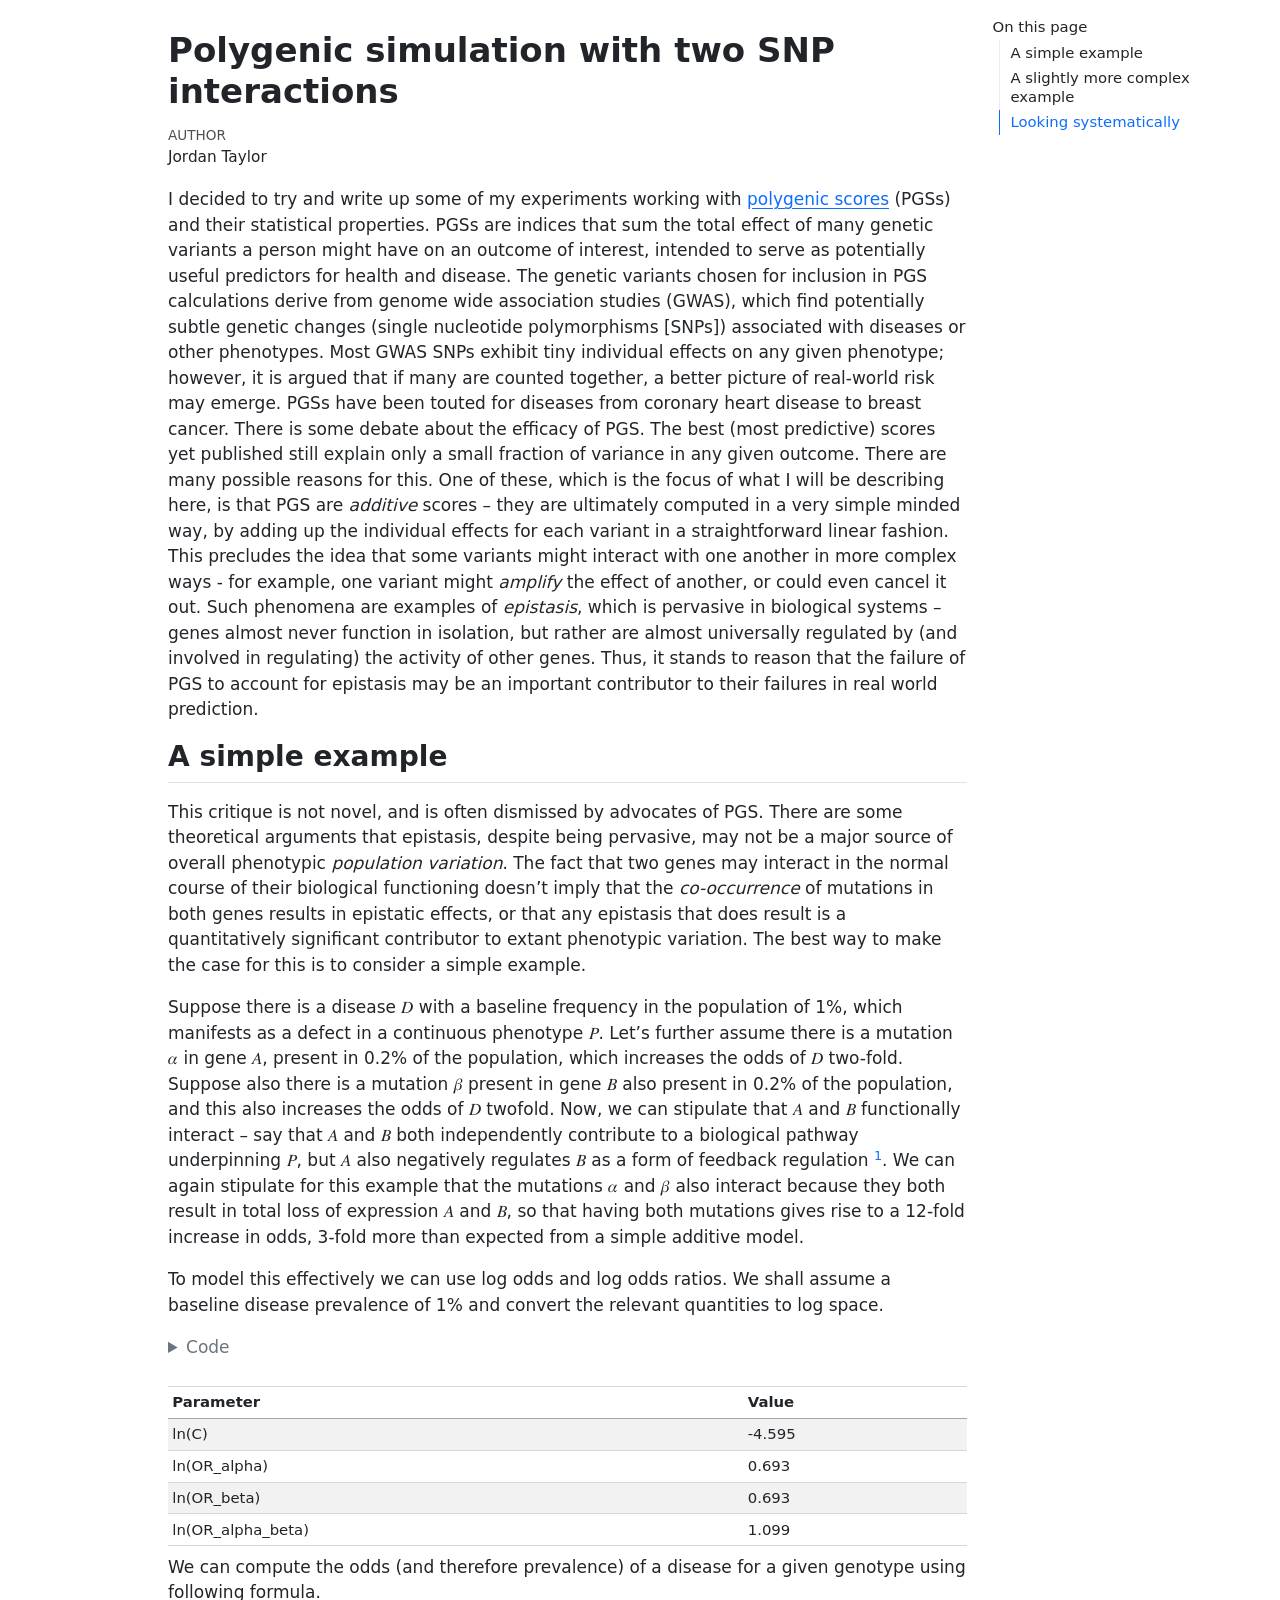
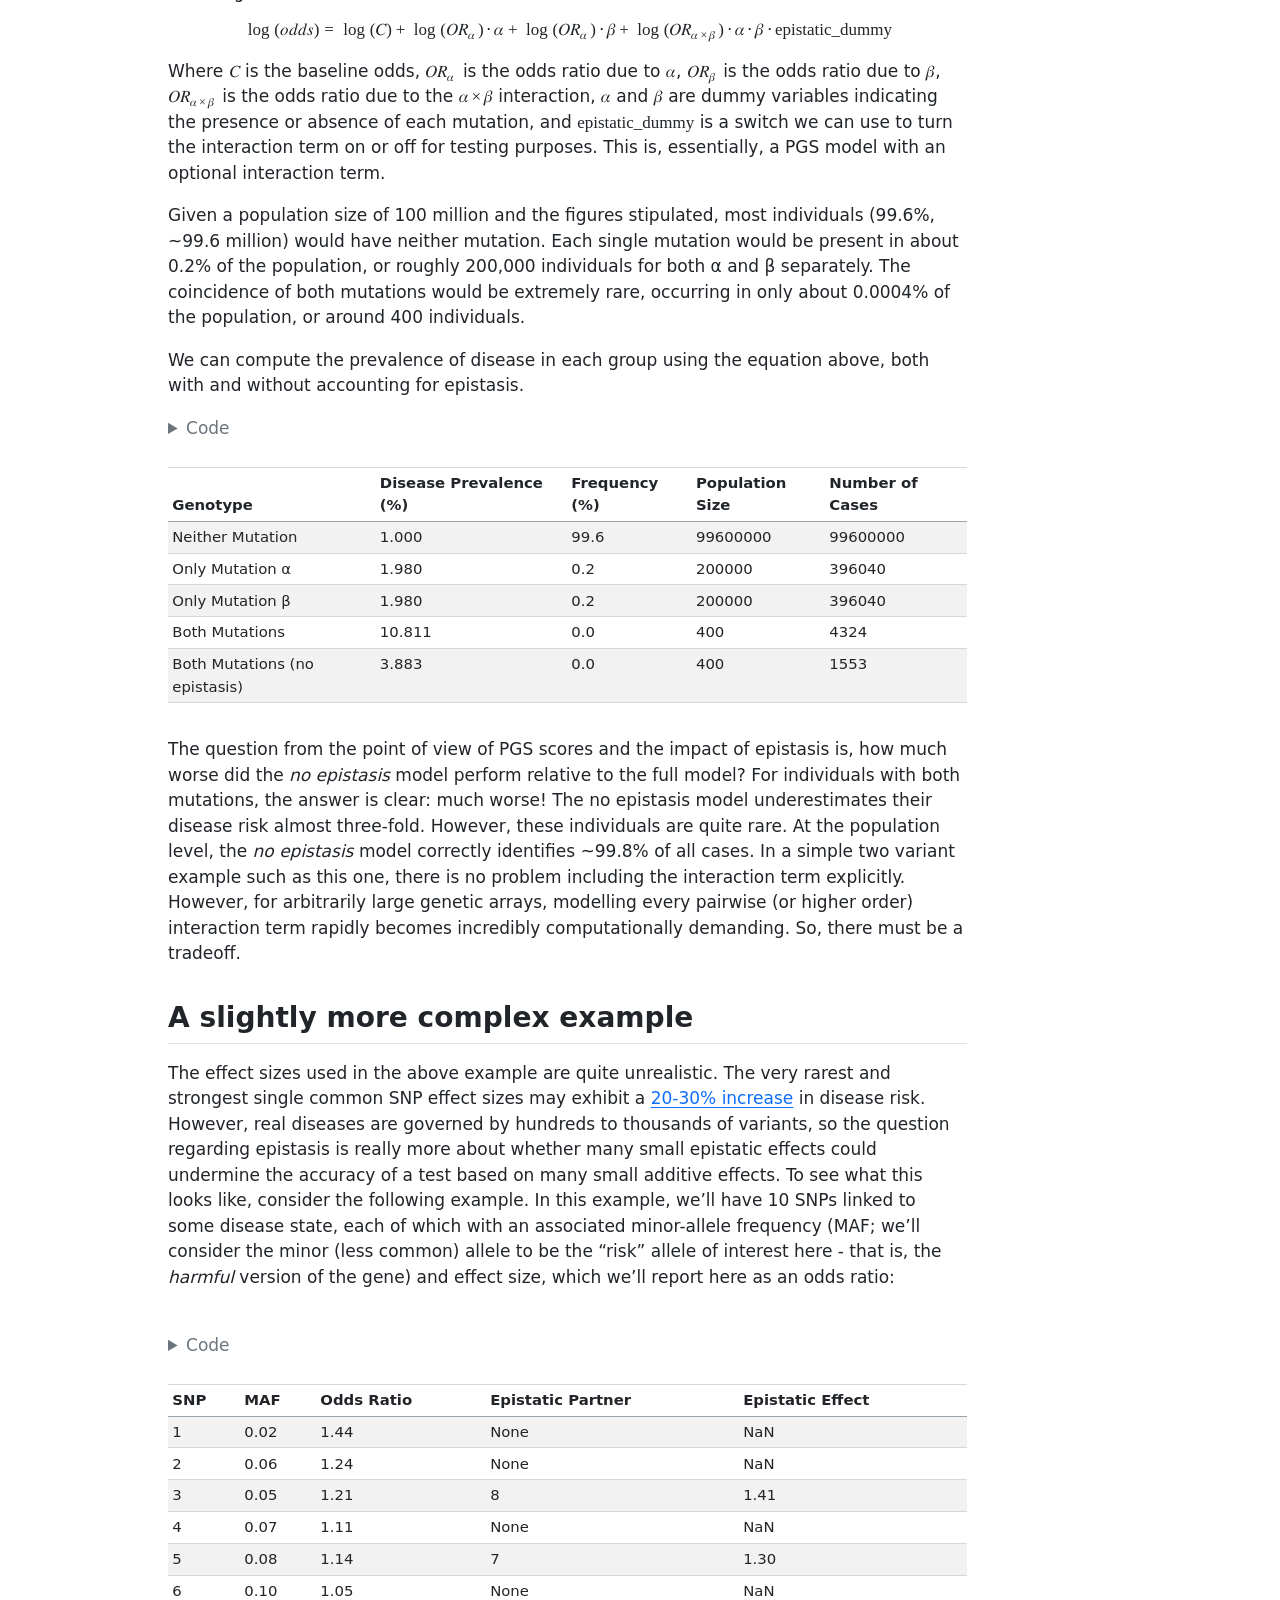
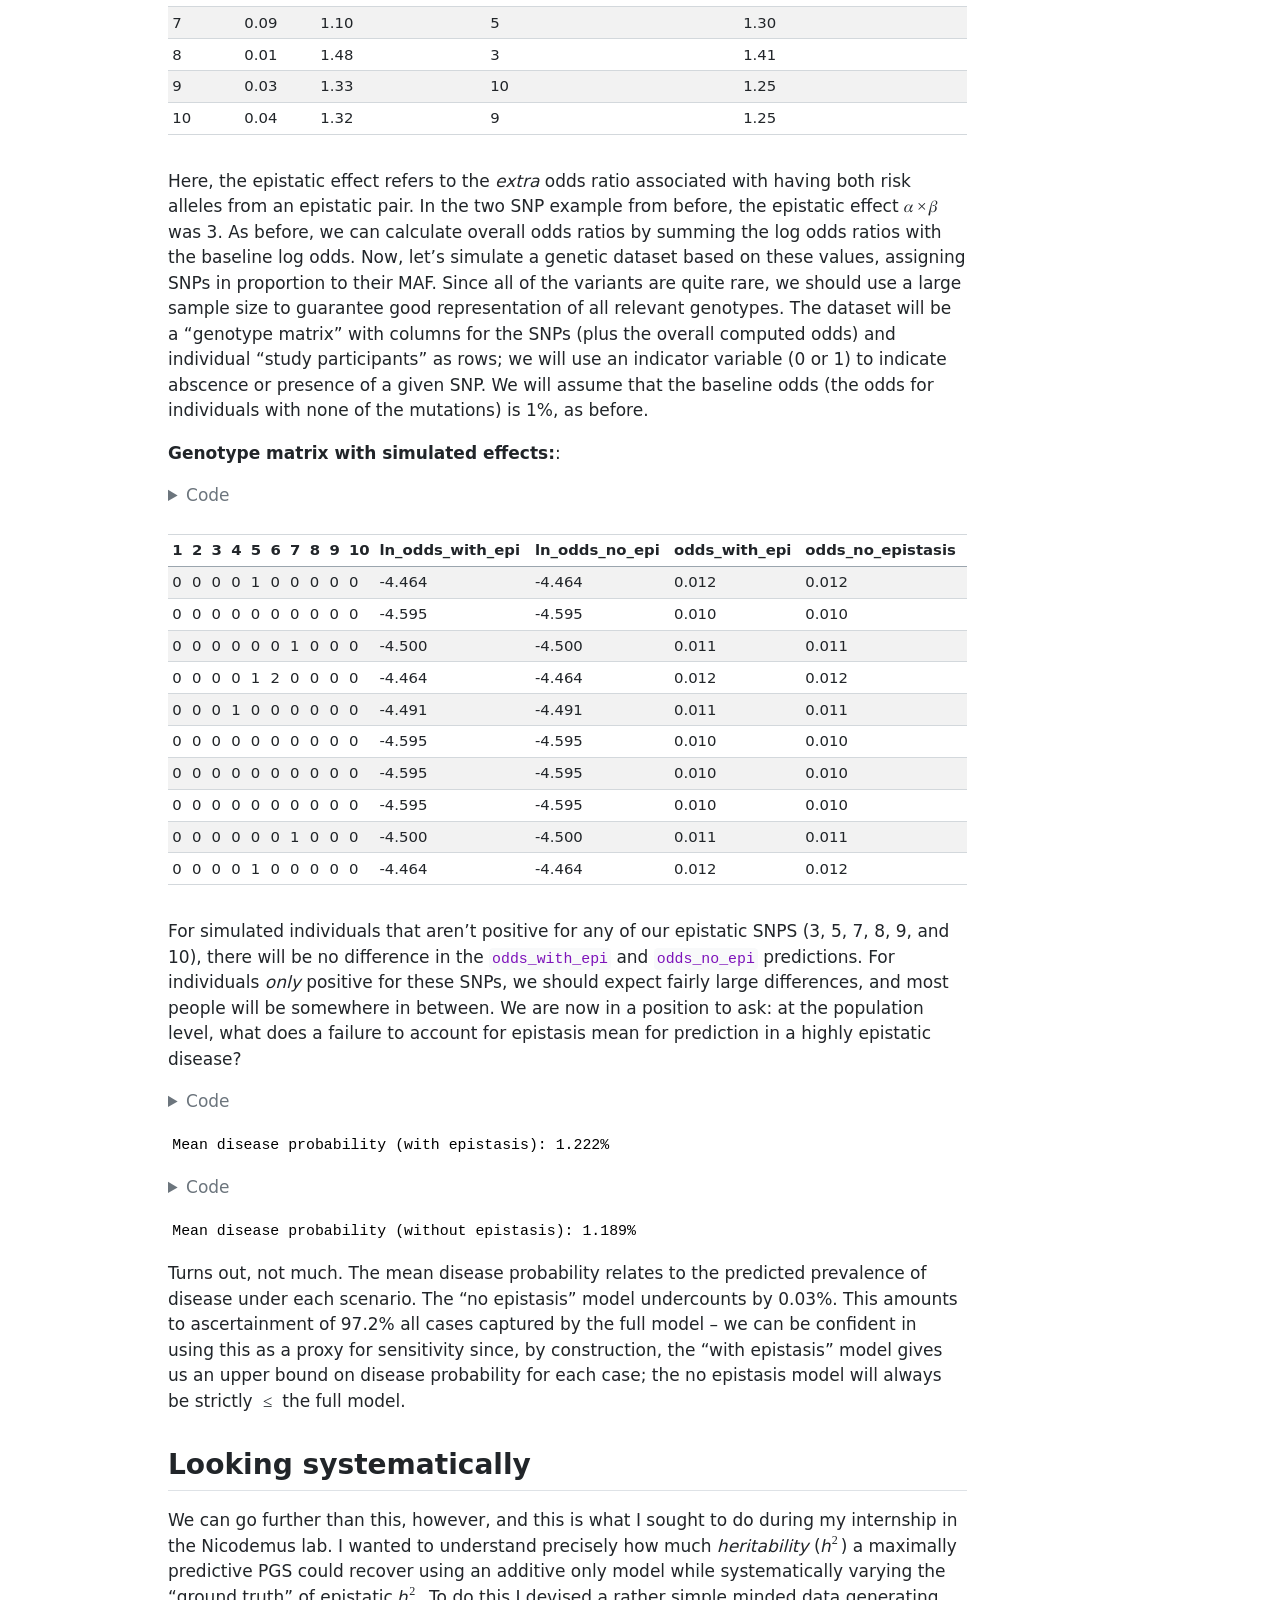
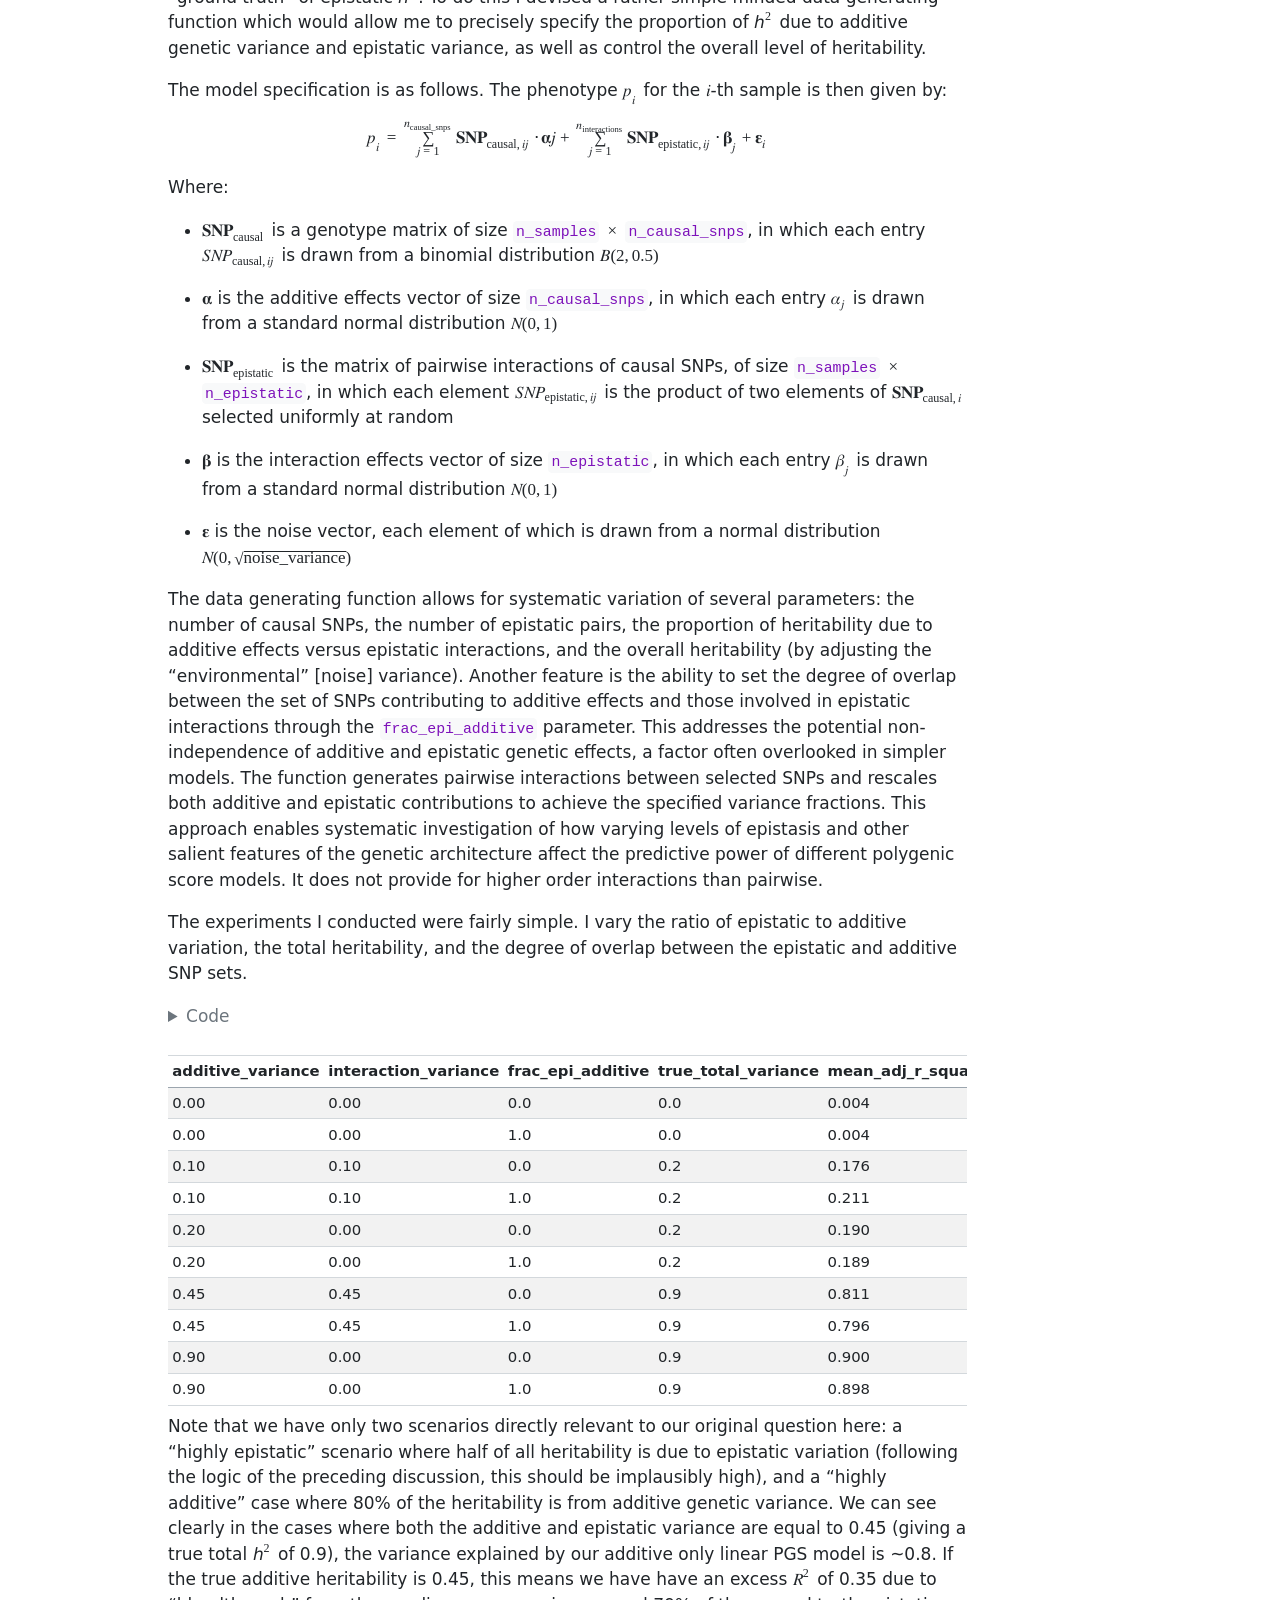
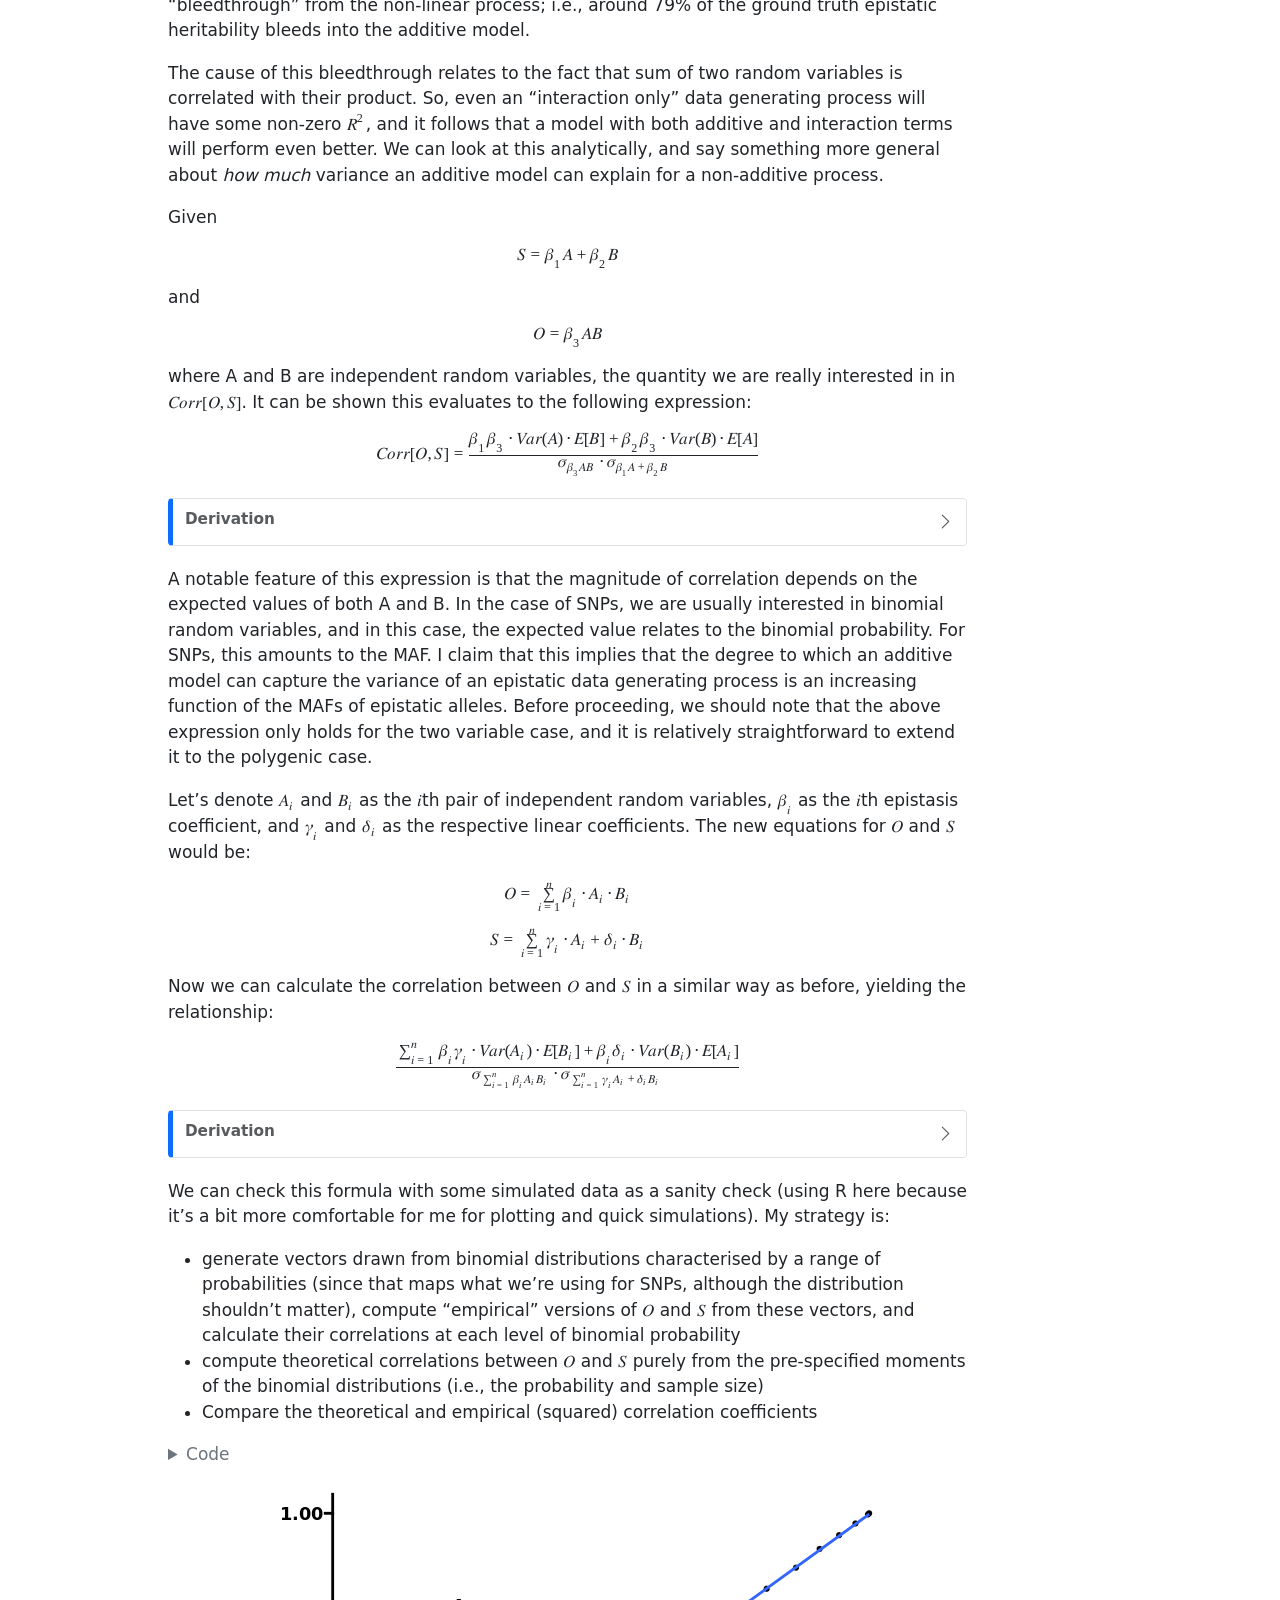
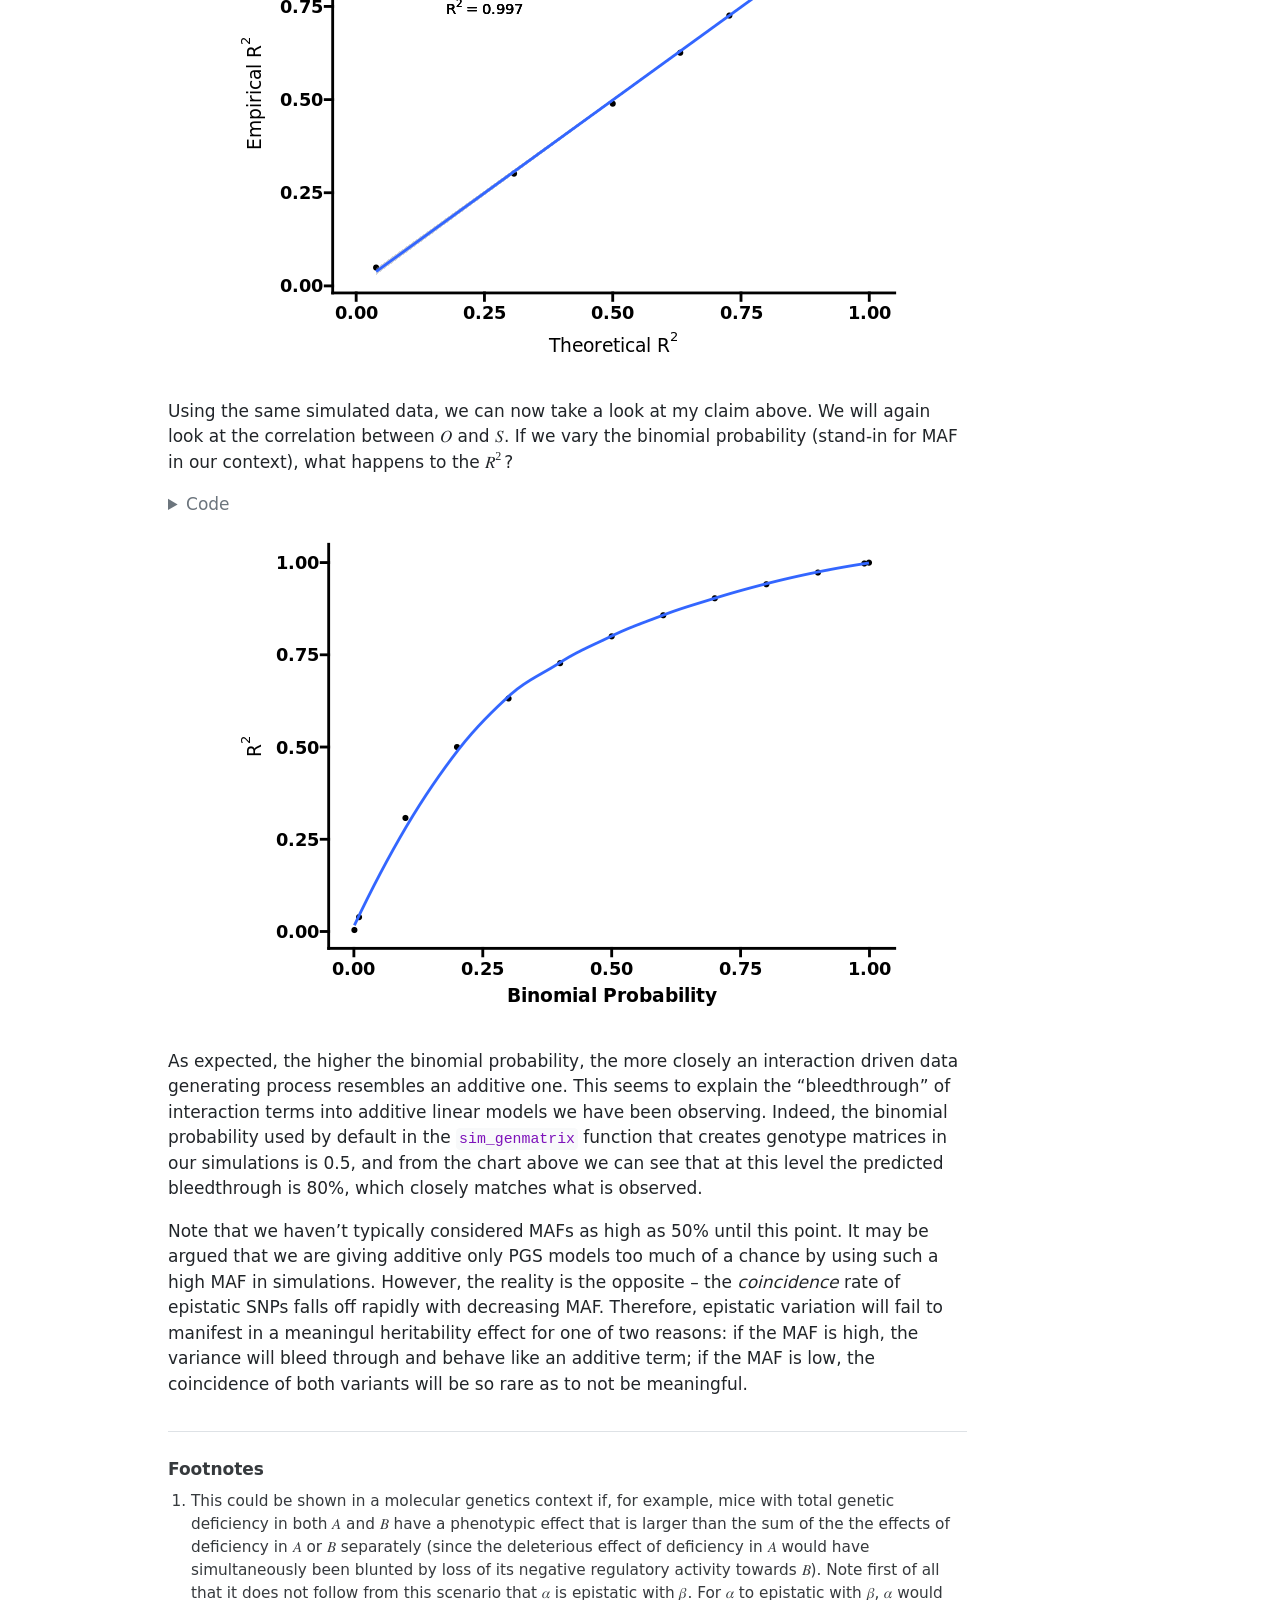
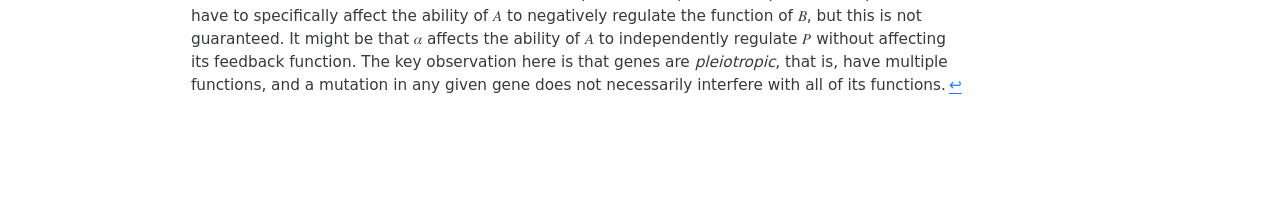
==== commit b4d9ef41: "Tabulate first example" ====
--- a/pgs-epistasis/index.html
+++ b/pgs-epistasis/index.html
@@ -161,22 +161,56 @@
 <summary>Code</summary>
 <div class="sourceCode cell-code" id="cb1"><pre class="sourceCode python code-with-copy"><code class="sourceCode python"><span id="cb1-1"><a href="#cb1-1" aria-hidden="true" tabindex="-1"></a><span class="im">import</span> numpy <span class="im">as</span> np</span>
 <span id="cb1-2"><a href="#cb1-2" aria-hidden="true" tabindex="-1"></a><span class="im">import</span> pandas <span class="im">as</span> pd</span>
-<span id="cb1-3"><a href="#cb1-3" aria-hidden="true" tabindex="-1"></a></span>
-<span id="cb1-4"><a href="#cb1-4" aria-hidden="true" tabindex="-1"></a>prevalence <span class="op">=</span> <span class="fl">0.01</span></span>
-<span id="cb1-5"><a href="#cb1-5" aria-hidden="true" tabindex="-1"></a>C <span class="op">=</span> prevalence <span class="op">/</span> (<span class="dv">1</span> <span class="op">-</span> prevalence)</span>
-<span id="cb1-6"><a href="#cb1-6" aria-hidden="true" tabindex="-1"></a>OR_alpha <span class="op">=</span> <span class="dv">2</span></span>
-<span id="cb1-7"><a href="#cb1-7" aria-hidden="true" tabindex="-1"></a>OR_beta <span class="op">=</span> <span class="dv">2</span></span>
-<span id="cb1-8"><a href="#cb1-8" aria-hidden="true" tabindex="-1"></a>OR_alpha_beta <span class="op">=</span> <span class="dv">3</span></span>
-<span id="cb1-9"><a href="#cb1-9" aria-hidden="true" tabindex="-1"></a></span>
-<span id="cb1-10"><a href="#cb1-10" aria-hidden="true" tabindex="-1"></a>ln_C <span class="op">=</span> np.log(C)</span>
-<span id="cb1-11"><a href="#cb1-11" aria-hidden="true" tabindex="-1"></a>ln_OR_a <span class="op">=</span> np.log(OR_alpha)</span>
-<span id="cb1-12"><a href="#cb1-12" aria-hidden="true" tabindex="-1"></a>ln_OR_b <span class="op">=</span> np.log(OR_beta)</span>
-<span id="cb1-13"><a href="#cb1-13" aria-hidden="true" tabindex="-1"></a>ln_OR_ab <span class="op">=</span> np.log(OR_alpha_beta)</span>
-<span id="cb1-14"><a href="#cb1-14" aria-hidden="true" tabindex="-1"></a></span>
-<span id="cb1-15"><a href="#cb1-15" aria-hidden="true" tabindex="-1"></a><span class="bu">print</span>(ln_C, ln_OR_a, ln_OR_b, ln_OR_ab)</span></code><button title="Copy to Clipboard" class="code-copy-button"><i class="bi"></i></button></pre></div>
+<span id="cb1-3"><a href="#cb1-3" aria-hidden="true" tabindex="-1"></a><span class="im">from</span> IPython.display <span class="im">import</span> display, HTML</span>
+<span id="cb1-4"><a href="#cb1-4" aria-hidden="true" tabindex="-1"></a></span>
+<span id="cb1-5"><a href="#cb1-5" aria-hidden="true" tabindex="-1"></a>prevalence <span class="op">=</span> <span class="fl">0.01</span></span>
+<span id="cb1-6"><a href="#cb1-6" aria-hidden="true" tabindex="-1"></a>C <span class="op">=</span> prevalence <span class="op">/</span> (<span class="dv">1</span> <span class="op">-</span> prevalence)</span>
+<span id="cb1-7"><a href="#cb1-7" aria-hidden="true" tabindex="-1"></a>OR_alpha <span class="op">=</span> <span class="dv">2</span></span>
+<span id="cb1-8"><a href="#cb1-8" aria-hidden="true" tabindex="-1"></a>OR_beta <span class="op">=</span> <span class="dv">2</span></span>
+<span id="cb1-9"><a href="#cb1-9" aria-hidden="true" tabindex="-1"></a>OR_alpha_beta <span class="op">=</span> <span class="dv">3</span></span>
+<span id="cb1-10"><a href="#cb1-10" aria-hidden="true" tabindex="-1"></a></span>
+<span id="cb1-11"><a href="#cb1-11" aria-hidden="true" tabindex="-1"></a>ln_C <span class="op">=</span> np.log(C)</span>
+<span id="cb1-12"><a href="#cb1-12" aria-hidden="true" tabindex="-1"></a>ln_OR_a <span class="op">=</span> np.log(OR_alpha)</span>
+<span id="cb1-13"><a href="#cb1-13" aria-hidden="true" tabindex="-1"></a>ln_OR_b <span class="op">=</span> np.log(OR_beta)</span>
+<span id="cb1-14"><a href="#cb1-14" aria-hidden="true" tabindex="-1"></a>ln_OR_ab <span class="op">=</span> np.log(OR_alpha_beta)</span>
+<span id="cb1-15"><a href="#cb1-15" aria-hidden="true" tabindex="-1"></a></span>
+<span id="cb1-16"><a href="#cb1-16" aria-hidden="true" tabindex="-1"></a>data <span class="op">=</span> {</span>
+<span id="cb1-17"><a href="#cb1-17" aria-hidden="true" tabindex="-1"></a>    <span class="st">'Parameter'</span>: [<span class="st">'ln(C)'</span>, <span class="st">'ln(OR_alpha)'</span>, <span class="st">'ln(OR_beta)'</span>, <span class="st">'ln(OR_alpha_beta)'</span>],</span>
+<span id="cb1-18"><a href="#cb1-18" aria-hidden="true" tabindex="-1"></a>    <span class="st">'Value'</span>: [ln_C, ln_OR_a, ln_OR_b, ln_OR_ab]</span>
+<span id="cb1-19"><a href="#cb1-19" aria-hidden="true" tabindex="-1"></a>}</span>
+<span id="cb1-20"><a href="#cb1-20" aria-hidden="true" tabindex="-1"></a></span>
+<span id="cb1-21"><a href="#cb1-21" aria-hidden="true" tabindex="-1"></a>df <span class="op">=</span> pd.DataFrame(data)</span>
+<span id="cb1-22"><a href="#cb1-22" aria-hidden="true" tabindex="-1"></a>df[<span class="st">'Value'</span>] <span class="op">=</span> df[<span class="st">'Value'</span>].<span class="bu">round</span>(<span class="dv">4</span>)</span>
+<span id="cb1-23"><a href="#cb1-23" aria-hidden="true" tabindex="-1"></a></span>
+<span id="cb1-24"><a href="#cb1-24" aria-hidden="true" tabindex="-1"></a>HTML(df.<span class="bu">round</span>(<span class="dv">3</span>).to_html(index<span class="op">=</span><span class="va">False</span>))</span></code><button title="Copy to Clipboard" class="code-copy-button"><i class="bi"></i></button></pre></div>
 </details>
-<div class="cell-output cell-output-stdout">
-<pre><code>-4.59511985013459 0.6931471805599453 0.6931471805599453 1.0986122886681098</code></pre>
+<div class="cell-output-display">
+<table class="dataframe table table-sm table-striped small" data-quarto-postprocess="true" data-border="1">
+<thead>
+<tr class="header">
+<th data-quarto-table-cell-role="th">Parameter</th>
+<th data-quarto-table-cell-role="th">Value</th>
+</tr>
+</thead>
+<tbody>
+<tr class="odd">
+<td>ln(C)</td>
+<td>-4.595</td>
+</tr>
+<tr class="even">
+<td>ln(OR_alpha)</td>
+<td>0.693</td>
+</tr>
+<tr class="odd">
+<td>ln(OR_beta)</td>
+<td>0.693</td>
+</tr>
+<tr class="even">
+<td>ln(OR_alpha_beta)</td>
+<td>1.099</td>
+</tr>
+</tbody>
+</table>
 </div>
 </div>
 <p>We can compute the odds (and therefore prevalence) of a disease for a given genotype using following formula.</p>
@@ -189,39 +223,37 @@
 <div class="cell" data-layout-align="center">
 <details class="code-fold">
 <summary>Code</summary>
-<div class="sourceCode cell-code" id="cb3"><pre class="sourceCode python code-with-copy"><code class="sourceCode python"><span id="cb3-1"><a href="#cb3-1" aria-hidden="true" tabindex="-1"></a><span class="kw">def</span> log_odds(a, b, epistasis_dummy<span class="op">=</span><span class="dv">1</span>):</span>
-<span id="cb3-2"><a href="#cb3-2" aria-hidden="true" tabindex="-1"></a>    <span class="cf">return</span> ln_C <span class="op">+</span> ln_OR_a <span class="op">*</span> a <span class="op">+</span> ln_OR_b <span class="op">*</span> b <span class="op">+</span> ln_OR_ab <span class="op">*</span> a <span class="op">*</span> b <span class="op">*</span> epistasis_dummy</span>
-<span id="cb3-3"><a href="#cb3-3" aria-hidden="true" tabindex="-1"></a></span>
-<span id="cb3-4"><a href="#cb3-4" aria-hidden="true" tabindex="-1"></a>genotypes <span class="op">=</span> {</span>
-<span id="cb3-5"><a href="#cb3-5" aria-hidden="true" tabindex="-1"></a>    <span class="st">'Neither Mutation'</span>: (<span class="dv">0</span>, <span class="dv">0</span>, <span class="fl">99.60</span>, <span class="dv">99600000</span>, <span class="dv">1</span>),</span>
-<span id="cb3-6"><a href="#cb3-6" aria-hidden="true" tabindex="-1"></a>    <span class="st">'Only Mutation α'</span>: (<span class="dv">1</span>, <span class="dv">0</span>, <span class="fl">0.20</span>, <span class="dv">200000</span>, <span class="dv">1</span>),</span>
-<span id="cb3-7"><a href="#cb3-7" aria-hidden="true" tabindex="-1"></a>    <span class="st">'Only Mutation β'</span>: (<span class="dv">0</span>, <span class="dv">1</span>, <span class="fl">0.20</span>, <span class="dv">200000</span>, <span class="dv">1</span>),</span>
-<span id="cb3-8"><a href="#cb3-8" aria-hidden="true" tabindex="-1"></a>    <span class="st">'Both Mutations'</span>: (<span class="dv">1</span>, <span class="dv">1</span>, <span class="fl">0.0004</span>, <span class="dv">400</span>, <span class="dv">1</span>),</span>
-<span id="cb3-9"><a href="#cb3-9" aria-hidden="true" tabindex="-1"></a>    <span class="st">'Both Mutations (no epistasis)'</span>: (<span class="dv">1</span>, <span class="dv">1</span>, <span class="fl">0.0004</span>, <span class="dv">400</span>, <span class="dv">0</span>)</span>
-<span id="cb3-10"><a href="#cb3-10" aria-hidden="true" tabindex="-1"></a>}</span>
-<span id="cb3-11"><a href="#cb3-11" aria-hidden="true" tabindex="-1"></a></span>
-<span id="cb3-12"><a href="#cb3-12" aria-hidden="true" tabindex="-1"></a>results <span class="op">=</span> []</span>
-<span id="cb3-13"><a href="#cb3-13" aria-hidden="true" tabindex="-1"></a><span class="cf">for</span> genotype, (a, b, freq, n_pop, epistasis_dummy) <span class="kw">in</span> genotypes.items():</span>
-<span id="cb3-14"><a href="#cb3-14" aria-hidden="true" tabindex="-1"></a>    odds <span class="op">=</span> np.exp(log_odds(a, b, epistasis_dummy))</span>
-<span id="cb3-15"><a href="#cb3-15" aria-hidden="true" tabindex="-1"></a>    prevalence <span class="op">=</span> <span class="dv">100</span> <span class="op">*</span> odds <span class="op">/</span> (<span class="dv">1</span> <span class="op">+</span> odds)</span>
-<span id="cb3-16"><a href="#cb3-16" aria-hidden="true" tabindex="-1"></a>    n_cases <span class="op">=</span> <span class="bu">round</span>(prevalence <span class="op">*</span> n_pop)</span>
-<span id="cb3-17"><a href="#cb3-17" aria-hidden="true" tabindex="-1"></a>    results.append([genotype, prevalence, freq, n_pop, n_cases])</span>
-<span id="cb3-18"><a href="#cb3-18" aria-hidden="true" tabindex="-1"></a></span>
-<span id="cb3-19"><a href="#cb3-19" aria-hidden="true" tabindex="-1"></a>df_results <span class="op">=</span> pd.DataFrame(</span>
-<span id="cb3-20"><a href="#cb3-20" aria-hidden="true" tabindex="-1"></a>    results,</span>
-<span id="cb3-21"><a href="#cb3-21" aria-hidden="true" tabindex="-1"></a>    columns<span class="op">=</span>[</span>
-<span id="cb3-22"><a href="#cb3-22" aria-hidden="true" tabindex="-1"></a>        <span class="st">'Genotype'</span>,</span>
-<span id="cb3-23"><a href="#cb3-23" aria-hidden="true" tabindex="-1"></a>        <span class="st">'Disease Prevalence (%)'</span>,</span>
-<span id="cb3-24"><a href="#cb3-24" aria-hidden="true" tabindex="-1"></a>        <span class="st">'Frequency (%)'</span>,</span>
-<span id="cb3-25"><a href="#cb3-25" aria-hidden="true" tabindex="-1"></a>        <span class="st">'Population Size'</span>,</span>
-<span id="cb3-26"><a href="#cb3-26" aria-hidden="true" tabindex="-1"></a>        <span class="st">'Number of Cases'</span></span>
-<span id="cb3-27"><a href="#cb3-27" aria-hidden="true" tabindex="-1"></a>    ]</span>
-<span id="cb3-28"><a href="#cb3-28" aria-hidden="true" tabindex="-1"></a>)</span>
-<span id="cb3-29"><a href="#cb3-29" aria-hidden="true" tabindex="-1"></a></span>
-<span id="cb3-30"><a href="#cb3-30" aria-hidden="true" tabindex="-1"></a></span>
-<span id="cb3-31"><a href="#cb3-31" aria-hidden="true" tabindex="-1"></a><span class="im">from</span> IPython.display <span class="im">import</span> display, HTML</span>
-<span id="cb3-32"><a href="#cb3-32" aria-hidden="true" tabindex="-1"></a></span>
-<span id="cb3-33"><a href="#cb3-33" aria-hidden="true" tabindex="-1"></a>HTML(df_results.<span class="bu">round</span>(<span class="dv">3</span>).to_html(index<span class="op">=</span><span class="va">False</span>))</span></code><button title="Copy to Clipboard" class="code-copy-button"><i class="bi"></i></button></pre></div>
+<div class="sourceCode cell-code" id="cb2"><pre class="sourceCode python code-with-copy"><code class="sourceCode python"><span id="cb2-1"><a href="#cb2-1" aria-hidden="true" tabindex="-1"></a><span class="kw">def</span> log_odds(a, b, epistasis_dummy<span class="op">=</span><span class="dv">1</span>):</span>
+<span id="cb2-2"><a href="#cb2-2" aria-hidden="true" tabindex="-1"></a>    <span class="cf">return</span> ln_C <span class="op">+</span> ln_OR_a <span class="op">*</span> a <span class="op">+</span> ln_OR_b <span class="op">*</span> b <span class="op">+</span> ln_OR_ab <span class="op">*</span> a <span class="op">*</span> b <span class="op">*</span> epistasis_dummy</span>
+<span id="cb2-3"><a href="#cb2-3" aria-hidden="true" tabindex="-1"></a></span>
+<span id="cb2-4"><a href="#cb2-4" aria-hidden="true" tabindex="-1"></a>genotypes <span class="op">=</span> {</span>
+<span id="cb2-5"><a href="#cb2-5" aria-hidden="true" tabindex="-1"></a>    <span class="st">'Neither Mutation'</span>: (<span class="dv">0</span>, <span class="dv">0</span>, <span class="fl">99.60</span>, <span class="dv">99600000</span>, <span class="dv">1</span>),</span>
+<span id="cb2-6"><a href="#cb2-6" aria-hidden="true" tabindex="-1"></a>    <span class="st">'Only Mutation α'</span>: (<span class="dv">1</span>, <span class="dv">0</span>, <span class="fl">0.20</span>, <span class="dv">200000</span>, <span class="dv">1</span>),</span>
+<span id="cb2-7"><a href="#cb2-7" aria-hidden="true" tabindex="-1"></a>    <span class="st">'Only Mutation β'</span>: (<span class="dv">0</span>, <span class="dv">1</span>, <span class="fl">0.20</span>, <span class="dv">200000</span>, <span class="dv">1</span>),</span>
+<span id="cb2-8"><a href="#cb2-8" aria-hidden="true" tabindex="-1"></a>    <span class="st">'Both Mutations'</span>: (<span class="dv">1</span>, <span class="dv">1</span>, <span class="fl">0.0004</span>, <span class="dv">400</span>, <span class="dv">1</span>),</span>
+<span id="cb2-9"><a href="#cb2-9" aria-hidden="true" tabindex="-1"></a>    <span class="st">'Both Mutations (no epistasis)'</span>: (<span class="dv">1</span>, <span class="dv">1</span>, <span class="fl">0.0004</span>, <span class="dv">400</span>, <span class="dv">0</span>)</span>
+<span id="cb2-10"><a href="#cb2-10" aria-hidden="true" tabindex="-1"></a>}</span>
+<span id="cb2-11"><a href="#cb2-11" aria-hidden="true" tabindex="-1"></a></span>
+<span id="cb2-12"><a href="#cb2-12" aria-hidden="true" tabindex="-1"></a>results <span class="op">=</span> []</span>
+<span id="cb2-13"><a href="#cb2-13" aria-hidden="true" tabindex="-1"></a><span class="cf">for</span> genotype, (a, b, freq, n_pop, epistasis_dummy) <span class="kw">in</span> genotypes.items():</span>
+<span id="cb2-14"><a href="#cb2-14" aria-hidden="true" tabindex="-1"></a>    odds <span class="op">=</span> np.exp(log_odds(a, b, epistasis_dummy))</span>
+<span id="cb2-15"><a href="#cb2-15" aria-hidden="true" tabindex="-1"></a>    prevalence <span class="op">=</span> <span class="dv">100</span> <span class="op">*</span> odds <span class="op">/</span> (<span class="dv">1</span> <span class="op">+</span> odds)</span>
+<span id="cb2-16"><a href="#cb2-16" aria-hidden="true" tabindex="-1"></a>    n_cases <span class="op">=</span> <span class="bu">round</span>(prevalence <span class="op">*</span> n_pop)</span>
+<span id="cb2-17"><a href="#cb2-17" aria-hidden="true" tabindex="-1"></a>    results.append([genotype, prevalence, freq, n_pop, n_cases])</span>
+<span id="cb2-18"><a href="#cb2-18" aria-hidden="true" tabindex="-1"></a></span>
+<span id="cb2-19"><a href="#cb2-19" aria-hidden="true" tabindex="-1"></a>df_results <span class="op">=</span> pd.DataFrame(</span>
+<span id="cb2-20"><a href="#cb2-20" aria-hidden="true" tabindex="-1"></a>    results,</span>
+<span id="cb2-21"><a href="#cb2-21" aria-hidden="true" tabindex="-1"></a>    columns<span class="op">=</span>[</span>
+<span id="cb2-22"><a href="#cb2-22" aria-hidden="true" tabindex="-1"></a>        <span class="st">'Genotype'</span>,</span>
+<span id="cb2-23"><a href="#cb2-23" aria-hidden="true" tabindex="-1"></a>        <span class="st">'Disease Prevalence (%)'</span>,</span>
+<span id="cb2-24"><a href="#cb2-24" aria-hidden="true" tabindex="-1"></a>        <span class="st">'Frequency (%)'</span>,</span>
+<span id="cb2-25"><a href="#cb2-25" aria-hidden="true" tabindex="-1"></a>        <span class="st">'Population Size'</span>,</span>
+<span id="cb2-26"><a href="#cb2-26" aria-hidden="true" tabindex="-1"></a>        <span class="st">'Number of Cases'</span></span>
+<span id="cb2-27"><a href="#cb2-27" aria-hidden="true" tabindex="-1"></a>    ]</span>
+<span id="cb2-28"><a href="#cb2-28" aria-hidden="true" tabindex="-1"></a>)</span>
+<span id="cb2-29"><a href="#cb2-29" aria-hidden="true" tabindex="-1"></a></span>
+<span id="cb2-30"><a href="#cb2-30" aria-hidden="true" tabindex="-1"></a></span>
+<span id="cb2-31"><a href="#cb2-31" aria-hidden="true" tabindex="-1"></a>HTML(df_results.<span class="bu">round</span>(<span class="dv">3</span>).to_html(index<span class="op">=</span><span class="va">False</span>))</span></code><button title="Copy to Clipboard" class="code-copy-button"><i class="bi"></i></button></pre></div>
 </details>
 <div class="cell-output-display">
 <table class="dataframe table table-sm table-striped small" data-quarto-postprocess="true" data-border="1">
@@ -285,26 +317,26 @@
 <div class="cell" data-layout-align="center">
 <details class="code-fold">
 <summary>Code</summary>
-<div class="sourceCode cell-code" id="cb4"><pre class="sourceCode python code-with-copy"><code class="sourceCode python"><span id="cb4-1"><a href="#cb4-1" aria-hidden="true" tabindex="-1"></a>snp_info <span class="op">=</span> [</span>
-<span id="cb4-2"><a href="#cb4-2" aria-hidden="true" tabindex="-1"></a>    (<span class="st">'1'</span>, <span class="fl">0.02</span>, <span class="fl">1.44</span>, <span class="va">None</span>, <span class="va">None</span>),</span>
-<span id="cb4-3"><a href="#cb4-3" aria-hidden="true" tabindex="-1"></a>    (<span class="st">'2'</span>, <span class="fl">0.06</span>, <span class="fl">1.24</span>, <span class="va">None</span>, <span class="va">None</span>),</span>
-<span id="cb4-4"><a href="#cb4-4" aria-hidden="true" tabindex="-1"></a>    (<span class="st">'3'</span>, <span class="fl">0.05</span>, <span class="fl">1.21</span>, <span class="st">'8'</span>, <span class="fl">1.41</span>),</span>
-<span id="cb4-5"><a href="#cb4-5" aria-hidden="true" tabindex="-1"></a>    (<span class="st">'4'</span>, <span class="fl">0.07</span>, <span class="fl">1.11</span>, <span class="va">None</span>, <span class="va">None</span>),</span>
-<span id="cb4-6"><a href="#cb4-6" aria-hidden="true" tabindex="-1"></a>    (<span class="st">'5'</span>, <span class="fl">0.08</span>, <span class="fl">1.14</span>, <span class="st">'7'</span>, <span class="fl">1.30</span>),</span>
-<span id="cb4-7"><a href="#cb4-7" aria-hidden="true" tabindex="-1"></a>    (<span class="st">'6'</span>, <span class="fl">0.10</span>, <span class="fl">1.05</span>, <span class="va">None</span>, <span class="va">None</span>),</span>
-<span id="cb4-8"><a href="#cb4-8" aria-hidden="true" tabindex="-1"></a>    (<span class="st">'7'</span>, <span class="fl">0.09</span>, <span class="fl">1.10</span>, <span class="st">'5'</span>, <span class="fl">1.30</span>),</span>
-<span id="cb4-9"><a href="#cb4-9" aria-hidden="true" tabindex="-1"></a>    (<span class="st">'8'</span>, <span class="fl">0.01</span>, <span class="fl">1.48</span>, <span class="st">'3'</span>, <span class="fl">1.41</span>),</span>
-<span id="cb4-10"><a href="#cb4-10" aria-hidden="true" tabindex="-1"></a>    (<span class="st">'9'</span>, <span class="fl">0.03</span>, <span class="fl">1.33</span>, <span class="st">'10'</span>, <span class="fl">1.25</span>),</span>
-<span id="cb4-11"><a href="#cb4-11" aria-hidden="true" tabindex="-1"></a>    (<span class="st">'10'</span>, <span class="fl">0.04</span>, <span class="fl">1.32</span>, <span class="st">'9'</span>, <span class="fl">1.25</span>)</span>
-<span id="cb4-12"><a href="#cb4-12" aria-hidden="true" tabindex="-1"></a>]</span>
-<span id="cb4-13"><a href="#cb4-13" aria-hidden="true" tabindex="-1"></a></span>
-<span id="cb4-14"><a href="#cb4-14" aria-hidden="true" tabindex="-1"></a>snp_df <span class="op">=</span> pd.DataFrame(</span>
-<span id="cb4-15"><a href="#cb4-15" aria-hidden="true" tabindex="-1"></a>    snp_info, columns<span class="op">=</span>[</span>
-<span id="cb4-16"><a href="#cb4-16" aria-hidden="true" tabindex="-1"></a>        <span class="st">'SNP'</span>, <span class="st">'MAF'</span>, <span class="st">'Odds Ratio'</span>, <span class="st">'Epistatic Partner'</span>, <span class="st">'Epistatic Effect'</span></span>
-<span id="cb4-17"><a href="#cb4-17" aria-hidden="true" tabindex="-1"></a>    ]</span>
-<span id="cb4-18"><a href="#cb4-18" aria-hidden="true" tabindex="-1"></a>)</span>
-<span id="cb4-19"><a href="#cb4-19" aria-hidden="true" tabindex="-1"></a></span>
-<span id="cb4-20"><a href="#cb4-20" aria-hidden="true" tabindex="-1"></a>HTML(snp_df.to_html(index<span class="op">=</span><span class="va">False</span>))</span></code><button title="Copy to Clipboard" class="code-copy-button"><i class="bi"></i></button></pre></div>
+<div class="sourceCode cell-code" id="cb3"><pre class="sourceCode python code-with-copy"><code class="sourceCode python"><span id="cb3-1"><a href="#cb3-1" aria-hidden="true" tabindex="-1"></a>snp_info <span class="op">=</span> [</span>
+<span id="cb3-2"><a href="#cb3-2" aria-hidden="true" tabindex="-1"></a>    (<span class="st">'1'</span>, <span class="fl">0.02</span>, <span class="fl">1.44</span>, <span class="va">None</span>, <span class="va">None</span>),</span>
+<span id="cb3-3"><a href="#cb3-3" aria-hidden="true" tabindex="-1"></a>    (<span class="st">'2'</span>, <span class="fl">0.06</span>, <span class="fl">1.24</span>, <span class="va">None</span>, <span class="va">None</span>),</span>
+<span id="cb3-4"><a href="#cb3-4" aria-hidden="true" tabindex="-1"></a>    (<span class="st">'3'</span>, <span class="fl">0.05</span>, <span class="fl">1.21</span>, <span class="st">'8'</span>, <span class="fl">1.41</span>),</span>
+<span id="cb3-5"><a href="#cb3-5" aria-hidden="true" tabindex="-1"></a>    (<span class="st">'4'</span>, <span class="fl">0.07</span>, <span class="fl">1.11</span>, <span class="va">None</span>, <span class="va">None</span>),</span>
+<span id="cb3-6"><a href="#cb3-6" aria-hidden="true" tabindex="-1"></a>    (<span class="st">'5'</span>, <span class="fl">0.08</span>, <span class="fl">1.14</span>, <span class="st">'7'</span>, <span class="fl">1.30</span>),</span>
+<span id="cb3-7"><a href="#cb3-7" aria-hidden="true" tabindex="-1"></a>    (<span class="st">'6'</span>, <span class="fl">0.10</span>, <span class="fl">1.05</span>, <span class="va">None</span>, <span class="va">None</span>),</span>
+<span id="cb3-8"><a href="#cb3-8" aria-hidden="true" tabindex="-1"></a>    (<span class="st">'7'</span>, <span class="fl">0.09</span>, <span class="fl">1.10</span>, <span class="st">'5'</span>, <span class="fl">1.30</span>),</span>
+<span id="cb3-9"><a href="#cb3-9" aria-hidden="true" tabindex="-1"></a>    (<span class="st">'8'</span>, <span class="fl">0.01</span>, <span class="fl">1.48</span>, <span class="st">'3'</span>, <span class="fl">1.41</span>),</span>
+<span id="cb3-10"><a href="#cb3-10" aria-hidden="true" tabindex="-1"></a>    (<span class="st">'9'</span>, <span class="fl">0.03</span>, <span class="fl">1.33</span>, <span class="st">'10'</span>, <span class="fl">1.25</span>),</span>
+<span id="cb3-11"><a href="#cb3-11" aria-hidden="true" tabindex="-1"></a>    (<span class="st">'10'</span>, <span class="fl">0.04</span>, <span class="fl">1.32</span>, <span class="st">'9'</span>, <span class="fl">1.25</span>)</span>
+<span id="cb3-12"><a href="#cb3-12" aria-hidden="true" tabindex="-1"></a>]</span>
+<span id="cb3-13"><a href="#cb3-13" aria-hidden="true" tabindex="-1"></a></span>
+<span id="cb3-14"><a href="#cb3-14" aria-hidden="true" tabindex="-1"></a>snp_df <span class="op">=</span> pd.DataFrame(</span>
+<span id="cb3-15"><a href="#cb3-15" aria-hidden="true" tabindex="-1"></a>    snp_info, columns<span class="op">=</span>[</span>
+<span id="cb3-16"><a href="#cb3-16" aria-hidden="true" tabindex="-1"></a>        <span class="st">'SNP'</span>, <span class="st">'MAF'</span>, <span class="st">'Odds Ratio'</span>, <span class="st">'Epistatic Partner'</span>, <span class="st">'Epistatic Effect'</span></span>
+<span id="cb3-17"><a href="#cb3-17" aria-hidden="true" tabindex="-1"></a>    ]</span>
+<span id="cb3-18"><a href="#cb3-18" aria-hidden="true" tabindex="-1"></a>)</span>
+<span id="cb3-19"><a href="#cb3-19" aria-hidden="true" tabindex="-1"></a></span>
+<span id="cb3-20"><a href="#cb3-20" aria-hidden="true" tabindex="-1"></a>HTML(snp_df.to_html(index<span class="op">=</span><span class="va">False</span>))</span></code><button title="Copy to Clipboard" class="code-copy-button"><i class="bi"></i></button></pre></div>
 </details>
 <div class="cell-output-display">
 <table class="dataframe table table-sm table-striped small" data-quarto-postprocess="true" data-border="1">
@@ -398,51 +430,51 @@
 <div class="cell" data-layout-align="center">
 <details class="code-fold">
 <summary>Code</summary>
-<div class="sourceCode cell-code" id="cb5"><pre class="sourceCode python code-with-copy"><code class="sourceCode python"><span id="cb5-1"><a href="#cb5-1" aria-hidden="true" tabindex="-1"></a><span class="im">import</span> numpy <span class="im">as</span> np</span>
-<span id="cb5-2"><a href="#cb5-2" aria-hidden="true" tabindex="-1"></a><span class="im">import</span> pandas <span class="im">as</span> pd</span>
-<span id="cb5-3"><a href="#cb5-3" aria-hidden="true" tabindex="-1"></a></span>
-<span id="cb5-4"><a href="#cb5-4" aria-hidden="true" tabindex="-1"></a>np.random.seed(<span class="dv">42</span>)  <span class="co"># For reproducibility</span></span>
-<span id="cb5-5"><a href="#cb5-5" aria-hidden="true" tabindex="-1"></a>n_individuals <span class="op">=</span> <span class="dv">100000</span></span>
-<span id="cb5-6"><a href="#cb5-6" aria-hidden="true" tabindex="-1"></a></span>
-<span id="cb5-7"><a href="#cb5-7" aria-hidden="true" tabindex="-1"></a>snp_df[<span class="st">'ln_or'</span>] <span class="op">=</span> np.log(snp_df[<span class="st">'Odds Ratio'</span>])</span>
-<span id="cb5-8"><a href="#cb5-8" aria-hidden="true" tabindex="-1"></a>snp_df[<span class="st">'ln_epi_effect'</span>] <span class="op">=</span> np.log(snp_df[<span class="st">'Epistatic Effect'</span>].fillna(<span class="dv">1</span>))</span>
-<span id="cb5-9"><a href="#cb5-9" aria-hidden="true" tabindex="-1"></a>snp_df.set_index(<span class="st">'SNP'</span>, inplace<span class="op">=</span><span class="va">True</span>)</span>
-<span id="cb5-10"><a href="#cb5-10" aria-hidden="true" tabindex="-1"></a></span>
-<span id="cb5-11"><a href="#cb5-11" aria-hidden="true" tabindex="-1"></a>genotypes <span class="op">=</span> pd.DataFrame({</span>
-<span id="cb5-12"><a href="#cb5-12" aria-hidden="true" tabindex="-1"></a>    snp: np.random.binomial(<span class="dv">2</span>, maf, n_individuals).astype(np.int8)</span>
-<span id="cb5-13"><a href="#cb5-13" aria-hidden="true" tabindex="-1"></a>    <span class="cf">for</span> snp, maf <span class="kw">in</span> snp_df[<span class="st">'MAF'</span>].items()</span>
-<span id="cb5-14"><a href="#cb5-14" aria-hidden="true" tabindex="-1"></a>})</span>
-<span id="cb5-15"><a href="#cb5-15" aria-hidden="true" tabindex="-1"></a></span>
-<span id="cb5-16"><a href="#cb5-16" aria-hidden="true" tabindex="-1"></a>prevalence <span class="op">=</span> <span class="fl">0.01</span></span>
-<span id="cb5-17"><a href="#cb5-17" aria-hidden="true" tabindex="-1"></a>C <span class="op">=</span> prevalence <span class="op">/</span> (<span class="dv">1</span> <span class="op">-</span> prevalence)</span>
-<span id="cb5-18"><a href="#cb5-18" aria-hidden="true" tabindex="-1"></a>ln_C <span class="op">=</span> np.full(n_individuals, np.log(C))</span>
-<span id="cb5-19"><a href="#cb5-19" aria-hidden="true" tabindex="-1"></a></span>
-<span id="cb5-20"><a href="#cb5-20" aria-hidden="true" tabindex="-1"></a><span class="kw">def</span> array_log_odds(genotypes, snp_df, ln_C):</span>
-<span id="cb5-21"><a href="#cb5-21" aria-hidden="true" tabindex="-1"></a>    ln_odds <span class="op">=</span> ln_C.copy()</span>
-<span id="cb5-22"><a href="#cb5-22" aria-hidden="true" tabindex="-1"></a>    ln_odds_no_epi <span class="op">=</span> ln_C.copy()</span>
-<span id="cb5-23"><a href="#cb5-23" aria-hidden="true" tabindex="-1"></a></span>
-<span id="cb5-24"><a href="#cb5-24" aria-hidden="true" tabindex="-1"></a>    <span class="cf">for</span> snp, info <span class="kw">in</span> snp_df.iterrows():</span>
-<span id="cb5-25"><a href="#cb5-25" aria-hidden="true" tabindex="-1"></a>        ln_odds <span class="op">+=</span> np.where(genotypes[snp] <span class="op">==</span> <span class="dv">1</span>, info[<span class="st">'ln_or'</span>], <span class="dv">0</span>)</span>
-<span id="cb5-26"><a href="#cb5-26" aria-hidden="true" tabindex="-1"></a>        ln_odds_no_epi <span class="op">+=</span> np.where(genotypes[snp] <span class="op">==</span> <span class="dv">1</span>, info[<span class="st">'ln_or'</span>], <span class="dv">0</span>)</span>
-<span id="cb5-27"><a href="#cb5-27" aria-hidden="true" tabindex="-1"></a></span>
-<span id="cb5-28"><a href="#cb5-28" aria-hidden="true" tabindex="-1"></a>        partner <span class="op">=</span> info[<span class="st">'Epistatic Partner'</span>]</span>
-<span id="cb5-29"><a href="#cb5-29" aria-hidden="true" tabindex="-1"></a>        <span class="cf">if</span> pd.notna(partner):</span>
-<span id="cb5-30"><a href="#cb5-30" aria-hidden="true" tabindex="-1"></a>            ln_odds <span class="op">+=</span> np.where(</span>
-<span id="cb5-31"><a href="#cb5-31" aria-hidden="true" tabindex="-1"></a>                (genotypes[snp] <span class="op">==</span> <span class="dv">1</span>) <span class="op">&amp;</span> (genotypes[partner] <span class="op">==</span> <span class="dv">1</span>),</span>
-<span id="cb5-32"><a href="#cb5-32" aria-hidden="true" tabindex="-1"></a>                info[<span class="st">'ln_epi_effect'</span>],</span>
-<span id="cb5-33"><a href="#cb5-33" aria-hidden="true" tabindex="-1"></a>                <span class="dv">0</span></span>
-<span id="cb5-34"><a href="#cb5-34" aria-hidden="true" tabindex="-1"></a>            )</span>
-<span id="cb5-35"><a href="#cb5-35" aria-hidden="true" tabindex="-1"></a></span>
-<span id="cb5-36"><a href="#cb5-36" aria-hidden="true" tabindex="-1"></a>    <span class="cf">return</span> ln_odds, ln_odds_no_epi</span>
-<span id="cb5-37"><a href="#cb5-37" aria-hidden="true" tabindex="-1"></a></span>
-<span id="cb5-38"><a href="#cb5-38" aria-hidden="true" tabindex="-1"></a>genotypes[<span class="st">'ln_odds_with_epi'</span>], genotypes[<span class="st">'ln_odds_no_epi'</span>] <span class="op">=</span> array_log_odds(</span>
-<span id="cb5-39"><a href="#cb5-39" aria-hidden="true" tabindex="-1"></a>    genotypes, snp_df, ln_C</span>
-<span id="cb5-40"><a href="#cb5-40" aria-hidden="true" tabindex="-1"></a>)</span>
-<span id="cb5-41"><a href="#cb5-41" aria-hidden="true" tabindex="-1"></a></span>
-<span id="cb5-42"><a href="#cb5-42" aria-hidden="true" tabindex="-1"></a>genotypes[<span class="st">'odds_with_epi'</span>] <span class="op">=</span> np.exp(genotypes[<span class="st">'ln_odds_with_epi'</span>])</span>
-<span id="cb5-43"><a href="#cb5-43" aria-hidden="true" tabindex="-1"></a>genotypes[<span class="st">'odds_no_epistasis'</span>] <span class="op">=</span> np.exp(genotypes[<span class="st">'ln_odds_no_epi'</span>])</span>
-<span id="cb5-44"><a href="#cb5-44" aria-hidden="true" tabindex="-1"></a></span>
-<span id="cb5-45"><a href="#cb5-45" aria-hidden="true" tabindex="-1"></a>HTML(genotypes.head(<span class="dv">10</span>).<span class="bu">round</span>(<span class="dv">3</span>).to_html(index<span class="op">=</span><span class="va">False</span>))</span></code><button title="Copy to Clipboard" class="code-copy-button"><i class="bi"></i></button></pre></div>
+<div class="sourceCode cell-code" id="cb4"><pre class="sourceCode python code-with-copy"><code class="sourceCode python"><span id="cb4-1"><a href="#cb4-1" aria-hidden="true" tabindex="-1"></a><span class="im">import</span> numpy <span class="im">as</span> np</span>
+<span id="cb4-2"><a href="#cb4-2" aria-hidden="true" tabindex="-1"></a><span class="im">import</span> pandas <span class="im">as</span> pd</span>
+<span id="cb4-3"><a href="#cb4-3" aria-hidden="true" tabindex="-1"></a></span>
+<span id="cb4-4"><a href="#cb4-4" aria-hidden="true" tabindex="-1"></a>np.random.seed(<span class="dv">42</span>)  <span class="co"># For reproducibility</span></span>
+<span id="cb4-5"><a href="#cb4-5" aria-hidden="true" tabindex="-1"></a>n_individuals <span class="op">=</span> <span class="dv">100000</span></span>
+<span id="cb4-6"><a href="#cb4-6" aria-hidden="true" tabindex="-1"></a></span>
+<span id="cb4-7"><a href="#cb4-7" aria-hidden="true" tabindex="-1"></a>snp_df[<span class="st">'ln_or'</span>] <span class="op">=</span> np.log(snp_df[<span class="st">'Odds Ratio'</span>])</span>
+<span id="cb4-8"><a href="#cb4-8" aria-hidden="true" tabindex="-1"></a>snp_df[<span class="st">'ln_epi_effect'</span>] <span class="op">=</span> np.log(snp_df[<span class="st">'Epistatic Effect'</span>].fillna(<span class="dv">1</span>))</span>
+<span id="cb4-9"><a href="#cb4-9" aria-hidden="true" tabindex="-1"></a>snp_df.set_index(<span class="st">'SNP'</span>, inplace<span class="op">=</span><span class="va">True</span>)</span>
+<span id="cb4-10"><a href="#cb4-10" aria-hidden="true" tabindex="-1"></a></span>
+<span id="cb4-11"><a href="#cb4-11" aria-hidden="true" tabindex="-1"></a>genotypes <span class="op">=</span> pd.DataFrame({</span>
+<span id="cb4-12"><a href="#cb4-12" aria-hidden="true" tabindex="-1"></a>    snp: np.random.binomial(<span class="dv">2</span>, maf, n_individuals).astype(np.int8)</span>
+<span id="cb4-13"><a href="#cb4-13" aria-hidden="true" tabindex="-1"></a>    <span class="cf">for</span> snp, maf <span class="kw">in</span> snp_df[<span class="st">'MAF'</span>].items()</span>
+<span id="cb4-14"><a href="#cb4-14" aria-hidden="true" tabindex="-1"></a>})</span>
+<span id="cb4-15"><a href="#cb4-15" aria-hidden="true" tabindex="-1"></a></span>
+<span id="cb4-16"><a href="#cb4-16" aria-hidden="true" tabindex="-1"></a>prevalence <span class="op">=</span> <span class="fl">0.01</span></span>
+<span id="cb4-17"><a href="#cb4-17" aria-hidden="true" tabindex="-1"></a>C <span class="op">=</span> prevalence <span class="op">/</span> (<span class="dv">1</span> <span class="op">-</span> prevalence)</span>
+<span id="cb4-18"><a href="#cb4-18" aria-hidden="true" tabindex="-1"></a>ln_C <span class="op">=</span> np.full(n_individuals, np.log(C))</span>
+<span id="cb4-19"><a href="#cb4-19" aria-hidden="true" tabindex="-1"></a></span>
+<span id="cb4-20"><a href="#cb4-20" aria-hidden="true" tabindex="-1"></a><span class="kw">def</span> array_log_odds(genotypes, snp_df, ln_C):</span>
+<span id="cb4-21"><a href="#cb4-21" aria-hidden="true" tabindex="-1"></a>    ln_odds <span class="op">=</span> ln_C.copy()</span>
+<span id="cb4-22"><a href="#cb4-22" aria-hidden="true" tabindex="-1"></a>    ln_odds_no_epi <span class="op">=</span> ln_C.copy()</span>
+<span id="cb4-23"><a href="#cb4-23" aria-hidden="true" tabindex="-1"></a></span>
+<span id="cb4-24"><a href="#cb4-24" aria-hidden="true" tabindex="-1"></a>    <span class="cf">for</span> snp, info <span class="kw">in</span> snp_df.iterrows():</span>
+<span id="cb4-25"><a href="#cb4-25" aria-hidden="true" tabindex="-1"></a>        ln_odds <span class="op">+=</span> np.where(genotypes[snp] <span class="op">==</span> <span class="dv">1</span>, info[<span class="st">'ln_or'</span>], <span class="dv">0</span>)</span>
+<span id="cb4-26"><a href="#cb4-26" aria-hidden="true" tabindex="-1"></a>        ln_odds_no_epi <span class="op">+=</span> np.where(genotypes[snp] <span class="op">==</span> <span class="dv">1</span>, info[<span class="st">'ln_or'</span>], <span class="dv">0</span>)</span>
+<span id="cb4-27"><a href="#cb4-27" aria-hidden="true" tabindex="-1"></a></span>
+<span id="cb4-28"><a href="#cb4-28" aria-hidden="true" tabindex="-1"></a>        partner <span class="op">=</span> info[<span class="st">'Epistatic Partner'</span>]</span>
+<span id="cb4-29"><a href="#cb4-29" aria-hidden="true" tabindex="-1"></a>        <span class="cf">if</span> pd.notna(partner):</span>
+<span id="cb4-30"><a href="#cb4-30" aria-hidden="true" tabindex="-1"></a>            ln_odds <span class="op">+=</span> np.where(</span>
+<span id="cb4-31"><a href="#cb4-31" aria-hidden="true" tabindex="-1"></a>                (genotypes[snp] <span class="op">==</span> <span class="dv">1</span>) <span class="op">&amp;</span> (genotypes[partner] <span class="op">==</span> <span class="dv">1</span>),</span>
+<span id="cb4-32"><a href="#cb4-32" aria-hidden="true" tabindex="-1"></a>                info[<span class="st">'ln_epi_effect'</span>],</span>
+<span id="cb4-33"><a href="#cb4-33" aria-hidden="true" tabindex="-1"></a>                <span class="dv">0</span></span>
+<span id="cb4-34"><a href="#cb4-34" aria-hidden="true" tabindex="-1"></a>            )</span>
+<span id="cb4-35"><a href="#cb4-35" aria-hidden="true" tabindex="-1"></a></span>
+<span id="cb4-36"><a href="#cb4-36" aria-hidden="true" tabindex="-1"></a>    <span class="cf">return</span> ln_odds, ln_odds_no_epi</span>
+<span id="cb4-37"><a href="#cb4-37" aria-hidden="true" tabindex="-1"></a></span>
+<span id="cb4-38"><a href="#cb4-38" aria-hidden="true" tabindex="-1"></a>genotypes[<span class="st">'ln_odds_with_epi'</span>], genotypes[<span class="st">'ln_odds_no_epi'</span>] <span class="op">=</span> array_log_odds(</span>
+<span id="cb4-39"><a href="#cb4-39" aria-hidden="true" tabindex="-1"></a>    genotypes, snp_df, ln_C</span>
+<span id="cb4-40"><a href="#cb4-40" aria-hidden="true" tabindex="-1"></a>)</span>
+<span id="cb4-41"><a href="#cb4-41" aria-hidden="true" tabindex="-1"></a></span>
+<span id="cb4-42"><a href="#cb4-42" aria-hidden="true" tabindex="-1"></a>genotypes[<span class="st">'odds_with_epi'</span>] <span class="op">=</span> np.exp(genotypes[<span class="st">'ln_odds_with_epi'</span>])</span>
+<span id="cb4-43"><a href="#cb4-43" aria-hidden="true" tabindex="-1"></a>genotypes[<span class="st">'odds_no_epistasis'</span>] <span class="op">=</span> np.exp(genotypes[<span class="st">'ln_odds_no_epi'</span>])</span>
+<span id="cb4-44"><a href="#cb4-44" aria-hidden="true" tabindex="-1"></a></span>
+<span id="cb4-45"><a href="#cb4-45" aria-hidden="true" tabindex="-1"></a>HTML(genotypes.head(<span class="dv">10</span>).<span class="bu">round</span>(<span class="dv">3</span>).to_html(index<span class="op">=</span><span class="va">False</span>))</span></code><button title="Copy to Clipboard" class="code-copy-button"><i class="bi"></i></button></pre></div>
 </details>
 <div class="cell-output-display">
 <table class="dataframe table table-sm table-striped small" data-quarto-postprocess="true" data-border="1">
@@ -634,32 +666,32 @@
 <div class="cell" data-layout-align="center">
 <details class="code-fold">
 <summary>Code</summary>
-<div class="sourceCode cell-code" id="cb6"><pre class="sourceCode python code-with-copy"><code class="sourceCode python"><span id="cb6-1"><a href="#cb6-1" aria-hidden="true" tabindex="-1"></a><span class="co"># Calculate disease probabilities</span></span>
-<span id="cb6-2"><a href="#cb6-2" aria-hidden="true" tabindex="-1"></a>genotypes[<span class="st">'prob_with_epistasis'</span>] <span class="op">=</span> (</span>
-<span id="cb6-3"><a href="#cb6-3" aria-hidden="true" tabindex="-1"></a>    genotypes[<span class="st">'odds_with_epi'</span>] <span class="op">/</span> (<span class="dv">1</span> <span class="op">+</span> genotypes[<span class="st">'odds_with_epi'</span>])</span>
-<span id="cb6-4"><a href="#cb6-4" aria-hidden="true" tabindex="-1"></a>)</span>
-<span id="cb6-5"><a href="#cb6-5" aria-hidden="true" tabindex="-1"></a></span>
-<span id="cb6-6"><a href="#cb6-6" aria-hidden="true" tabindex="-1"></a>genotypes[<span class="st">'prob_no_epistasis'</span>] <span class="op">=</span> (</span>
-<span id="cb6-7"><a href="#cb6-7" aria-hidden="true" tabindex="-1"></a>    genotypes[<span class="st">'odds_no_epistasis'</span>] <span class="op">/</span> (<span class="dv">1</span> <span class="op">+</span> genotypes[<span class="st">'odds_no_epistasis'</span>])</span>
-<span id="cb6-8"><a href="#cb6-8" aria-hidden="true" tabindex="-1"></a>)</span>
-<span id="cb6-9"><a href="#cb6-9" aria-hidden="true" tabindex="-1"></a></span>
-<span id="cb6-10"><a href="#cb6-10" aria-hidden="true" tabindex="-1"></a><span class="co"># Compare the models</span></span>
-<span id="cb6-11"><a href="#cb6-11" aria-hidden="true" tabindex="-1"></a><span class="bu">print</span>(</span>
-<span id="cb6-12"><a href="#cb6-12" aria-hidden="true" tabindex="-1"></a>    <span class="ss">f"""Mean disease probability (with epistasis): </span><span class="sc">{</span><span class="bu">round</span>(</span>
-<span id="cb6-13"><a href="#cb6-13" aria-hidden="true" tabindex="-1"></a>        <span class="dv">100</span> <span class="op">*</span> genotypes[<span class="st">'prob_with_epistasis'</span>].mean(), <span class="dv">3</span></span>
-<span id="cb6-14"><a href="#cb6-14" aria-hidden="true" tabindex="-1"></a>    )<span class="sc">}</span><span class="ss">%"""</span></span>
-<span id="cb6-15"><a href="#cb6-15" aria-hidden="true" tabindex="-1"></a>)</span></code><button title="Copy to Clipboard" class="code-copy-button"><i class="bi"></i></button></pre></div>
+<div class="sourceCode cell-code" id="cb5"><pre class="sourceCode python code-with-copy"><code class="sourceCode python"><span id="cb5-1"><a href="#cb5-1" aria-hidden="true" tabindex="-1"></a><span class="co"># Calculate disease probabilities</span></span>
+<span id="cb5-2"><a href="#cb5-2" aria-hidden="true" tabindex="-1"></a>genotypes[<span class="st">'prob_with_epistasis'</span>] <span class="op">=</span> (</span>
+<span id="cb5-3"><a href="#cb5-3" aria-hidden="true" tabindex="-1"></a>    genotypes[<span class="st">'odds_with_epi'</span>] <span class="op">/</span> (<span class="dv">1</span> <span class="op">+</span> genotypes[<span class="st">'odds_with_epi'</span>])</span>
+<span id="cb5-4"><a href="#cb5-4" aria-hidden="true" tabindex="-1"></a>)</span>
+<span id="cb5-5"><a href="#cb5-5" aria-hidden="true" tabindex="-1"></a></span>
+<span id="cb5-6"><a href="#cb5-6" aria-hidden="true" tabindex="-1"></a>genotypes[<span class="st">'prob_no_epistasis'</span>] <span class="op">=</span> (</span>
+<span id="cb5-7"><a href="#cb5-7" aria-hidden="true" tabindex="-1"></a>    genotypes[<span class="st">'odds_no_epistasis'</span>] <span class="op">/</span> (<span class="dv">1</span> <span class="op">+</span> genotypes[<span class="st">'odds_no_epistasis'</span>])</span>
+<span id="cb5-8"><a href="#cb5-8" aria-hidden="true" tabindex="-1"></a>)</span>
+<span id="cb5-9"><a href="#cb5-9" aria-hidden="true" tabindex="-1"></a></span>
+<span id="cb5-10"><a href="#cb5-10" aria-hidden="true" tabindex="-1"></a><span class="co"># Compare the models</span></span>
+<span id="cb5-11"><a href="#cb5-11" aria-hidden="true" tabindex="-1"></a><span class="bu">print</span>(</span>
+<span id="cb5-12"><a href="#cb5-12" aria-hidden="true" tabindex="-1"></a>    <span class="ss">f"""Mean disease probability (with epistasis): </span><span class="sc">{</span><span class="bu">round</span>(</span>
+<span id="cb5-13"><a href="#cb5-13" aria-hidden="true" tabindex="-1"></a>        <span class="dv">100</span> <span class="op">*</span> genotypes[<span class="st">'prob_with_epistasis'</span>].mean(), <span class="dv">3</span></span>
+<span id="cb5-14"><a href="#cb5-14" aria-hidden="true" tabindex="-1"></a>    )<span class="sc">}</span><span class="ss">%"""</span></span>
+<span id="cb5-15"><a href="#cb5-15" aria-hidden="true" tabindex="-1"></a>)</span></code><button title="Copy to Clipboard" class="code-copy-button"><i class="bi"></i></button></pre></div>
 </details>
 <div class="cell-output cell-output-stdout">
 <pre><code>Mean disease probability (with epistasis): 1.222%</code></pre>
 </div>
 <details class="code-fold">
 <summary>Code</summary>
-<div class="sourceCode cell-code" id="cb8"><pre class="sourceCode python code-with-copy"><code class="sourceCode python"><span id="cb8-1"><a href="#cb8-1" aria-hidden="true" tabindex="-1"></a><span class="bu">print</span>(</span>
-<span id="cb8-2"><a href="#cb8-2" aria-hidden="true" tabindex="-1"></a>    <span class="ss">f"""Mean disease probability (without epistasis): </span><span class="sc">{</span><span class="bu">round</span>(</span>
-<span id="cb8-3"><a href="#cb8-3" aria-hidden="true" tabindex="-1"></a>        <span class="dv">100</span> <span class="op">*</span> genotypes[<span class="st">'prob_no_epistasis'</span>].mean(), <span class="dv">3</span></span>
-<span id="cb8-4"><a href="#cb8-4" aria-hidden="true" tabindex="-1"></a>    )<span class="sc">}</span><span class="ss">%"""</span></span>
-<span id="cb8-5"><a href="#cb8-5" aria-hidden="true" tabindex="-1"></a>)</span></code><button title="Copy to Clipboard" class="code-copy-button"><i class="bi"></i></button></pre></div>
+<div class="sourceCode cell-code" id="cb7"><pre class="sourceCode python code-with-copy"><code class="sourceCode python"><span id="cb7-1"><a href="#cb7-1" aria-hidden="true" tabindex="-1"></a><span class="bu">print</span>(</span>
+<span id="cb7-2"><a href="#cb7-2" aria-hidden="true" tabindex="-1"></a>    <span class="ss">f"""Mean disease probability (without epistasis): </span><span class="sc">{</span><span class="bu">round</span>(</span>
+<span id="cb7-3"><a href="#cb7-3" aria-hidden="true" tabindex="-1"></a>        <span class="dv">100</span> <span class="op">*</span> genotypes[<span class="st">'prob_no_epistasis'</span>].mean(), <span class="dv">3</span></span>
+<span id="cb7-4"><a href="#cb7-4" aria-hidden="true" tabindex="-1"></a>    )<span class="sc">}</span><span class="ss">%"""</span></span>
+<span id="cb7-5"><a href="#cb7-5" aria-hidden="true" tabindex="-1"></a>)</span></code><button title="Copy to Clipboard" class="code-copy-button"><i class="bi"></i></button></pre></div>
 </details>
 <div class="cell-output cell-output-stdout">
 <pre><code>Mean disease probability (without epistasis): 1.189%</code></pre>
@@ -687,80 +719,80 @@
 <div class="cell" data-layout-align="center">
 <details class="code-fold">
 <summary>Code</summary>
-<div class="sourceCode cell-code" id="cb10"><pre class="sourceCode python code-with-copy"><code class="sourceCode python"><span id="cb10-1"><a href="#cb10-1" aria-hidden="true" tabindex="-1"></a><span class="im">from</span> sklearn.linear_model <span class="im">import</span> LinearRegression</span>
-<span id="cb10-2"><a href="#cb10-2" aria-hidden="true" tabindex="-1"></a><span class="im">from</span> concurrent.futures <span class="im">import</span> ThreadPoolExecutor</span>
-<span id="cb10-3"><a href="#cb10-3" aria-hidden="true" tabindex="-1"></a><span class="im">from</span> itertools <span class="im">import</span> product</span>
-<span id="cb10-4"><a href="#cb10-4" aria-hidden="true" tabindex="-1"></a><span class="im">from</span> model_functions <span class="im">import</span> model_simulation_generic</span>
-<span id="cb10-5"><a href="#cb10-5" aria-hidden="true" tabindex="-1"></a></span>
-<span id="cb10-6"><a href="#cb10-6" aria-hidden="true" tabindex="-1"></a><span class="co"># Set parameter values for simulations later on</span></span>
-<span id="cb10-7"><a href="#cb10-7" aria-hidden="true" tabindex="-1"></a>total_heritabilities <span class="op">=</span> [<span class="dv">0</span>, <span class="fl">0.2</span>, <span class="fl">0.9</span>]  <span class="co"># test high and low heritability</span></span>
-<span id="cb10-8"><a href="#cb10-8" aria-hidden="true" tabindex="-1"></a>additive_proportions <span class="op">=</span> [<span class="fl">0.5</span>, <span class="dv">1</span>]  <span class="co"># test high and low epistasis</span></span>
-<span id="cb10-9"><a href="#cb10-9" aria-hidden="true" tabindex="-1"></a>frac_epi_additives <span class="op">=</span> [<span class="dv">0</span>, <span class="dv">1</span>]  <span class="co"># % of epistatic SNPs that are also additive</span></span>
-<span id="cb10-10"><a href="#cb10-10" aria-hidden="true" tabindex="-1"></a>n_snps <span class="op">=</span> <span class="dv">50</span>  <span class="co"># total SNPs - doesn't impact results but slows everything down :)</span></span>
-<span id="cb10-11"><a href="#cb10-11" aria-hidden="true" tabindex="-1"></a></span>
-<span id="cb10-12"><a href="#cb10-12" aria-hidden="true" tabindex="-1"></a><span class="co"># Statistical params</span></span>
-<span id="cb10-13"><a href="#cb10-13" aria-hidden="true" tabindex="-1"></a><span class="co"># Note that overall sample size in each condition is n_samples * n_reps, but</span></span>
-<span id="cb10-14"><a href="#cb10-14" aria-hidden="true" tabindex="-1"></a><span class="co"># n_samples:n_reps ratio dictates a speed/memory usage tradeoff</span></span>
-<span id="cb10-15"><a href="#cb10-15" aria-hidden="true" tabindex="-1"></a><span class="co"># (i.e., higher n_samples means more RAM usage but faster if not OOM)</span></span>
-<span id="cb10-16"><a href="#cb10-16" aria-hidden="true" tabindex="-1"></a>n_samples <span class="op">=</span> <span class="dv">50000</span></span>
-<span id="cb10-17"><a href="#cb10-17" aria-hidden="true" tabindex="-1"></a>n_reps <span class="op">=</span> <span class="dv">1</span></span>
-<span id="cb10-18"><a href="#cb10-18" aria-hidden="true" tabindex="-1"></a></span>
-<span id="cb10-19"><a href="#cb10-19" aria-hidden="true" tabindex="-1"></a>all_combinations <span class="op">=</span> <span class="bu">list</span>(</span>
-<span id="cb10-20"><a href="#cb10-20" aria-hidden="true" tabindex="-1"></a>    product(total_heritabilities, additive_proportions, frac_epi_additives)</span>
-<span id="cb10-21"><a href="#cb10-21" aria-hidden="true" tabindex="-1"></a>)</span>
-<span id="cb10-22"><a href="#cb10-22" aria-hidden="true" tabindex="-1"></a></span>
-<span id="cb10-23"><a href="#cb10-23" aria-hidden="true" tabindex="-1"></a><span class="co"># Convert to DataFrame</span></span>
-<span id="cb10-24"><a href="#cb10-24" aria-hidden="true" tabindex="-1"></a>variances <span class="op">=</span> pd.DataFrame(</span>
-<span id="cb10-25"><a href="#cb10-25" aria-hidden="true" tabindex="-1"></a>    all_combinations,</span>
-<span id="cb10-26"><a href="#cb10-26" aria-hidden="true" tabindex="-1"></a>    columns<span class="op">=</span>[<span class="st">'total'</span>, <span class="st">'additive_proportion'</span>, <span class="st">'frac_epi_additive'</span>]</span>
-<span id="cb10-27"><a href="#cb10-27" aria-hidden="true" tabindex="-1"></a>)</span>
-<span id="cb10-28"><a href="#cb10-28" aria-hidden="true" tabindex="-1"></a></span>
-<span id="cb10-29"><a href="#cb10-29" aria-hidden="true" tabindex="-1"></a><span class="co"># Calculate additive and interaction heritabilities</span></span>
-<span id="cb10-30"><a href="#cb10-30" aria-hidden="true" tabindex="-1"></a>variances[<span class="st">'additive'</span>] <span class="op">=</span> variances[<span class="st">'total'</span>] <span class="op">*</span> variances[<span class="st">'additive_proportion'</span>]</span>
-<span id="cb10-31"><a href="#cb10-31" aria-hidden="true" tabindex="-1"></a>variances[<span class="st">'interaction'</span>] <span class="op">=</span> variances[<span class="st">'total'</span>] <span class="op">-</span> variances[<span class="st">'additive'</span>]</span>
-<span id="cb10-32"><a href="#cb10-32" aria-hidden="true" tabindex="-1"></a>variances.drop(columns<span class="op">=</span>[<span class="st">'additive_proportion'</span>], inplace<span class="op">=</span><span class="va">True</span>)</span>
-<span id="cb10-33"><a href="#cb10-33" aria-hidden="true" tabindex="-1"></a></span>
-<span id="cb10-34"><a href="#cb10-34" aria-hidden="true" tabindex="-1"></a></span>
-<span id="cb10-35"><a href="#cb10-35" aria-hidden="true" tabindex="-1"></a><span class="cf">with</span> ThreadPoolExecutor() <span class="im">as</span> executor:</span>
-<span id="cb10-36"><a href="#cb10-36" aria-hidden="true" tabindex="-1"></a>    future_to_params <span class="op">=</span> {</span>
-<span id="cb10-37"><a href="#cb10-37" aria-hidden="true" tabindex="-1"></a>        executor.submit(</span>
-<span id="cb10-38"><a href="#cb10-38" aria-hidden="true" tabindex="-1"></a>            model_simulation_generic,</span>
-<span id="cb10-39"><a href="#cb10-39" aria-hidden="true" tabindex="-1"></a>            <span class="kw">lambda</span>: LinearRegression(),</span>
-<span id="cb10-40"><a href="#cb10-40" aria-hidden="true" tabindex="-1"></a>            n_samples<span class="op">=</span>n_samples,</span>
-<span id="cb10-41"><a href="#cb10-41" aria-hidden="true" tabindex="-1"></a>            n_snps<span class="op">=</span>n_snps,</span>
-<span id="cb10-42"><a href="#cb10-42" aria-hidden="true" tabindex="-1"></a>            n_causal_snps<span class="op">=</span><span class="dv">20</span>,</span>
-<span id="cb10-43"><a href="#cb10-43" aria-hidden="true" tabindex="-1"></a>            additive_variance<span class="op">=</span>row[<span class="st">'additive'</span>],</span>
-<span id="cb10-44"><a href="#cb10-44" aria-hidden="true" tabindex="-1"></a>            interaction_variance<span class="op">=</span>row[<span class="st">'interaction'</span>],</span>
-<span id="cb10-45"><a href="#cb10-45" aria-hidden="true" tabindex="-1"></a>            n_pairs<span class="op">=</span><span class="dv">5</span>,</span>
-<span id="cb10-46"><a href="#cb10-46" aria-hidden="true" tabindex="-1"></a>            frac_epi_additive<span class="op">=</span>row[<span class="st">'frac_epi_additive'</span>],</span>
-<span id="cb10-47"><a href="#cb10-47" aria-hidden="true" tabindex="-1"></a>            maf<span class="op">=</span><span class="fl">0.5</span>,</span>
-<span id="cb10-48"><a href="#cb10-48" aria-hidden="true" tabindex="-1"></a>            n_reps<span class="op">=</span>n_reps</span>
-<span id="cb10-49"><a href="#cb10-49" aria-hidden="true" tabindex="-1"></a>        ): i <span class="cf">for</span> i, row <span class="kw">in</span> variances.iterrows()</span>
-<span id="cb10-50"><a href="#cb10-50" aria-hidden="true" tabindex="-1"></a>    }</span>
-<span id="cb10-51"><a href="#cb10-51" aria-hidden="true" tabindex="-1"></a>    results <span class="op">=</span> pd.concat([future.result() <span class="cf">for</span> future <span class="kw">in</span> future_to_params])</span>
-<span id="cb10-52"><a href="#cb10-52" aria-hidden="true" tabindex="-1"></a></span>
-<span id="cb10-53"><a href="#cb10-53" aria-hidden="true" tabindex="-1"></a>mean_results <span class="op">=</span> (</span>
-<span id="cb10-54"><a href="#cb10-54" aria-hidden="true" tabindex="-1"></a>    results.groupby(</span>
-<span id="cb10-55"><a href="#cb10-55" aria-hidden="true" tabindex="-1"></a>        [</span>
-<span id="cb10-56"><a href="#cb10-56" aria-hidden="true" tabindex="-1"></a>            <span class="st">'additive_variance'</span>,</span>
-<span id="cb10-57"><a href="#cb10-57" aria-hidden="true" tabindex="-1"></a>            <span class="st">'interaction_variance'</span>,</span>
-<span id="cb10-58"><a href="#cb10-58" aria-hidden="true" tabindex="-1"></a>            <span class="st">'frac_epi_additive'</span>,</span>
-<span id="cb10-59"><a href="#cb10-59" aria-hidden="true" tabindex="-1"></a>            <span class="st">'true_total_variance'</span></span>
-<span id="cb10-60"><a href="#cb10-60" aria-hidden="true" tabindex="-1"></a>        ]</span>
-<span id="cb10-61"><a href="#cb10-61" aria-hidden="true" tabindex="-1"></a>    )</span>
-<span id="cb10-62"><a href="#cb10-62" aria-hidden="true" tabindex="-1"></a>    .agg(</span>
-<span id="cb10-63"><a href="#cb10-63" aria-hidden="true" tabindex="-1"></a>        mean_adj_r_squared<span class="op">=</span>pd.NamedAgg(</span>
-<span id="cb10-64"><a href="#cb10-64" aria-hidden="true" tabindex="-1"></a>            column<span class="op">=</span><span class="st">'adj_r_squared'</span>, aggfunc<span class="op">=</span><span class="kw">lambda</span> x: <span class="bu">round</span>(<span class="bu">abs</span>(x.mean()), <span class="dv">3</span>)</span>
-<span id="cb10-65"><a href="#cb10-65" aria-hidden="true" tabindex="-1"></a>        )</span>
-<span id="cb10-66"><a href="#cb10-66" aria-hidden="true" tabindex="-1"></a>    )</span>
-<span id="cb10-67"><a href="#cb10-67" aria-hidden="true" tabindex="-1"></a>    .reset_index()</span>
-<span id="cb10-68"><a href="#cb10-68" aria-hidden="true" tabindex="-1"></a>)</span>
-<span id="cb10-69"><a href="#cb10-69" aria-hidden="true" tabindex="-1"></a></span>
-<span id="cb10-70"><a href="#cb10-70" aria-hidden="true" tabindex="-1"></a>r <span class="op">=</span> mean_results[</span>
-<span id="cb10-71"><a href="#cb10-71" aria-hidden="true" tabindex="-1"></a>    mean_results[<span class="st">'additive_variance'</span>] <span class="op">==</span> <span class="fl">0.45</span></span>
-<span id="cb10-72"><a href="#cb10-72" aria-hidden="true" tabindex="-1"></a>][<span class="st">'mean_adj_r_squared'</span>].mean()</span>
-<span id="cb10-73"><a href="#cb10-73" aria-hidden="true" tabindex="-1"></a></span>
-<span id="cb10-74"><a href="#cb10-74" aria-hidden="true" tabindex="-1"></a>HTML(mean_results.to_html(index<span class="op">=</span><span class="va">False</span>))</span></code><button title="Copy to Clipboard" class="code-copy-button"><i class="bi"></i></button></pre></div>
+<div class="sourceCode cell-code" id="cb9"><pre class="sourceCode python code-with-copy"><code class="sourceCode python"><span id="cb9-1"><a href="#cb9-1" aria-hidden="true" tabindex="-1"></a><span class="im">from</span> sklearn.linear_model <span class="im">import</span> LinearRegression</span>
+<span id="cb9-2"><a href="#cb9-2" aria-hidden="true" tabindex="-1"></a><span class="im">from</span> concurrent.futures <span class="im">import</span> ThreadPoolExecutor</span>
+<span id="cb9-3"><a href="#cb9-3" aria-hidden="true" tabindex="-1"></a><span class="im">from</span> itertools <span class="im">import</span> product</span>
+<span id="cb9-4"><a href="#cb9-4" aria-hidden="true" tabindex="-1"></a><span class="im">from</span> model_functions <span class="im">import</span> model_simulation_generic</span>
+<span id="cb9-5"><a href="#cb9-5" aria-hidden="true" tabindex="-1"></a></span>
+<span id="cb9-6"><a href="#cb9-6" aria-hidden="true" tabindex="-1"></a><span class="co"># Set parameter values for simulations later on</span></span>
+<span id="cb9-7"><a href="#cb9-7" aria-hidden="true" tabindex="-1"></a>total_heritabilities <span class="op">=</span> [<span class="dv">0</span>, <span class="fl">0.2</span>, <span class="fl">0.9</span>]  <span class="co"># test high and low heritability</span></span>
+<span id="cb9-8"><a href="#cb9-8" aria-hidden="true" tabindex="-1"></a>additive_proportions <span class="op">=</span> [<span class="fl">0.5</span>, <span class="dv">1</span>]  <span class="co"># test high and low epistasis</span></span>
+<span id="cb9-9"><a href="#cb9-9" aria-hidden="true" tabindex="-1"></a>frac_epi_additives <span class="op">=</span> [<span class="dv">0</span>, <span class="dv">1</span>]  <span class="co"># % of epistatic SNPs that are also additive</span></span>
+<span id="cb9-10"><a href="#cb9-10" aria-hidden="true" tabindex="-1"></a>n_snps <span class="op">=</span> <span class="dv">50</span>  <span class="co"># total SNPs - doesn't impact results but slows everything down :)</span></span>
+<span id="cb9-11"><a href="#cb9-11" aria-hidden="true" tabindex="-1"></a></span>
+<span id="cb9-12"><a href="#cb9-12" aria-hidden="true" tabindex="-1"></a><span class="co"># Statistical params</span></span>
+<span id="cb9-13"><a href="#cb9-13" aria-hidden="true" tabindex="-1"></a><span class="co"># Note that overall sample size in each condition is n_samples * n_reps, but</span></span>
+<span id="cb9-14"><a href="#cb9-14" aria-hidden="true" tabindex="-1"></a><span class="co"># n_samples:n_reps ratio dictates a speed/memory usage tradeoff</span></span>
+<span id="cb9-15"><a href="#cb9-15" aria-hidden="true" tabindex="-1"></a><span class="co"># (i.e., higher n_samples means more RAM usage but faster if not OOM)</span></span>
+<span id="cb9-16"><a href="#cb9-16" aria-hidden="true" tabindex="-1"></a>n_samples <span class="op">=</span> <span class="dv">50000</span></span>
+<span id="cb9-17"><a href="#cb9-17" aria-hidden="true" tabindex="-1"></a>n_reps <span class="op">=</span> <span class="dv">1</span></span>
+<span id="cb9-18"><a href="#cb9-18" aria-hidden="true" tabindex="-1"></a></span>
+<span id="cb9-19"><a href="#cb9-19" aria-hidden="true" tabindex="-1"></a>all_combinations <span class="op">=</span> <span class="bu">list</span>(</span>
+<span id="cb9-20"><a href="#cb9-20" aria-hidden="true" tabindex="-1"></a>    product(total_heritabilities, additive_proportions, frac_epi_additives)</span>
+<span id="cb9-21"><a href="#cb9-21" aria-hidden="true" tabindex="-1"></a>)</span>
+<span id="cb9-22"><a href="#cb9-22" aria-hidden="true" tabindex="-1"></a></span>
+<span id="cb9-23"><a href="#cb9-23" aria-hidden="true" tabindex="-1"></a><span class="co"># Convert to DataFrame</span></span>
+<span id="cb9-24"><a href="#cb9-24" aria-hidden="true" tabindex="-1"></a>variances <span class="op">=</span> pd.DataFrame(</span>
+<span id="cb9-25"><a href="#cb9-25" aria-hidden="true" tabindex="-1"></a>    all_combinations,</span>
+<span id="cb9-26"><a href="#cb9-26" aria-hidden="true" tabindex="-1"></a>    columns<span class="op">=</span>[<span class="st">'total'</span>, <span class="st">'additive_proportion'</span>, <span class="st">'frac_epi_additive'</span>]</span>
+<span id="cb9-27"><a href="#cb9-27" aria-hidden="true" tabindex="-1"></a>)</span>
+<span id="cb9-28"><a href="#cb9-28" aria-hidden="true" tabindex="-1"></a></span>
+<span id="cb9-29"><a href="#cb9-29" aria-hidden="true" tabindex="-1"></a><span class="co"># Calculate additive and interaction heritabilities</span></span>
+<span id="cb9-30"><a href="#cb9-30" aria-hidden="true" tabindex="-1"></a>variances[<span class="st">'additive'</span>] <span class="op">=</span> variances[<span class="st">'total'</span>] <span class="op">*</span> variances[<span class="st">'additive_proportion'</span>]</span>
+<span id="cb9-31"><a href="#cb9-31" aria-hidden="true" tabindex="-1"></a>variances[<span class="st">'interaction'</span>] <span class="op">=</span> variances[<span class="st">'total'</span>] <span class="op">-</span> variances[<span class="st">'additive'</span>]</span>
+<span id="cb9-32"><a href="#cb9-32" aria-hidden="true" tabindex="-1"></a>variances.drop(columns<span class="op">=</span>[<span class="st">'additive_proportion'</span>], inplace<span class="op">=</span><span class="va">True</span>)</span>
+<span id="cb9-33"><a href="#cb9-33" aria-hidden="true" tabindex="-1"></a></span>
+<span id="cb9-34"><a href="#cb9-34" aria-hidden="true" tabindex="-1"></a></span>
+<span id="cb9-35"><a href="#cb9-35" aria-hidden="true" tabindex="-1"></a><span class="cf">with</span> ThreadPoolExecutor() <span class="im">as</span> executor:</span>
+<span id="cb9-36"><a href="#cb9-36" aria-hidden="true" tabindex="-1"></a>    future_to_params <span class="op">=</span> {</span>
+<span id="cb9-37"><a href="#cb9-37" aria-hidden="true" tabindex="-1"></a>        executor.submit(</span>
+<span id="cb9-38"><a href="#cb9-38" aria-hidden="true" tabindex="-1"></a>            model_simulation_generic,</span>
+<span id="cb9-39"><a href="#cb9-39" aria-hidden="true" tabindex="-1"></a>            <span class="kw">lambda</span>: LinearRegression(),</span>
+<span id="cb9-40"><a href="#cb9-40" aria-hidden="true" tabindex="-1"></a>            n_samples<span class="op">=</span>n_samples,</span>
+<span id="cb9-41"><a href="#cb9-41" aria-hidden="true" tabindex="-1"></a>            n_snps<span class="op">=</span>n_snps,</span>
+<span id="cb9-42"><a href="#cb9-42" aria-hidden="true" tabindex="-1"></a>            n_causal_snps<span class="op">=</span><span class="dv">20</span>,</span>
+<span id="cb9-43"><a href="#cb9-43" aria-hidden="true" tabindex="-1"></a>            additive_variance<span class="op">=</span>row[<span class="st">'additive'</span>],</span>
+<span id="cb9-44"><a href="#cb9-44" aria-hidden="true" tabindex="-1"></a>            interaction_variance<span class="op">=</span>row[<span class="st">'interaction'</span>],</span>
+<span id="cb9-45"><a href="#cb9-45" aria-hidden="true" tabindex="-1"></a>            n_pairs<span class="op">=</span><span class="dv">5</span>,</span>
+<span id="cb9-46"><a href="#cb9-46" aria-hidden="true" tabindex="-1"></a>            frac_epi_additive<span class="op">=</span>row[<span class="st">'frac_epi_additive'</span>],</span>
+<span id="cb9-47"><a href="#cb9-47" aria-hidden="true" tabindex="-1"></a>            maf<span class="op">=</span><span class="fl">0.5</span>,</span>
+<span id="cb9-48"><a href="#cb9-48" aria-hidden="true" tabindex="-1"></a>            n_reps<span class="op">=</span>n_reps</span>
+<span id="cb9-49"><a href="#cb9-49" aria-hidden="true" tabindex="-1"></a>        ): i <span class="cf">for</span> i, row <span class="kw">in</span> variances.iterrows()</span>
+<span id="cb9-50"><a href="#cb9-50" aria-hidden="true" tabindex="-1"></a>    }</span>
+<span id="cb9-51"><a href="#cb9-51" aria-hidden="true" tabindex="-1"></a>    results <span class="op">=</span> pd.concat([future.result() <span class="cf">for</span> future <span class="kw">in</span> future_to_params])</span>
+<span id="cb9-52"><a href="#cb9-52" aria-hidden="true" tabindex="-1"></a></span>
+<span id="cb9-53"><a href="#cb9-53" aria-hidden="true" tabindex="-1"></a>mean_results <span class="op">=</span> (</span>
+<span id="cb9-54"><a href="#cb9-54" aria-hidden="true" tabindex="-1"></a>    results.groupby(</span>
+<span id="cb9-55"><a href="#cb9-55" aria-hidden="true" tabindex="-1"></a>        [</span>
+<span id="cb9-56"><a href="#cb9-56" aria-hidden="true" tabindex="-1"></a>            <span class="st">'additive_variance'</span>,</span>
+<span id="cb9-57"><a href="#cb9-57" aria-hidden="true" tabindex="-1"></a>            <span class="st">'interaction_variance'</span>,</span>
+<span id="cb9-58"><a href="#cb9-58" aria-hidden="true" tabindex="-1"></a>            <span class="st">'frac_epi_additive'</span>,</span>
+<span id="cb9-59"><a href="#cb9-59" aria-hidden="true" tabindex="-1"></a>            <span class="st">'true_total_variance'</span></span>
+<span id="cb9-60"><a href="#cb9-60" aria-hidden="true" tabindex="-1"></a>        ]</span>
+<span id="cb9-61"><a href="#cb9-61" aria-hidden="true" tabindex="-1"></a>    )</span>
+<span id="cb9-62"><a href="#cb9-62" aria-hidden="true" tabindex="-1"></a>    .agg(</span>
+<span id="cb9-63"><a href="#cb9-63" aria-hidden="true" tabindex="-1"></a>        mean_adj_r_squared<span class="op">=</span>pd.NamedAgg(</span>
+<span id="cb9-64"><a href="#cb9-64" aria-hidden="true" tabindex="-1"></a>            column<span class="op">=</span><span class="st">'adj_r_squared'</span>, aggfunc<span class="op">=</span><span class="kw">lambda</span> x: <span class="bu">round</span>(<span class="bu">abs</span>(x.mean()), <span class="dv">3</span>)</span>
+<span id="cb9-65"><a href="#cb9-65" aria-hidden="true" tabindex="-1"></a>        )</span>
+<span id="cb9-66"><a href="#cb9-66" aria-hidden="true" tabindex="-1"></a>    )</span>
+<span id="cb9-67"><a href="#cb9-67" aria-hidden="true" tabindex="-1"></a>    .reset_index()</span>
+<span id="cb9-68"><a href="#cb9-68" aria-hidden="true" tabindex="-1"></a>)</span>
+<span id="cb9-69"><a href="#cb9-69" aria-hidden="true" tabindex="-1"></a></span>
+<span id="cb9-70"><a href="#cb9-70" aria-hidden="true" tabindex="-1"></a>r <span class="op">=</span> mean_results[</span>
+<span id="cb9-71"><a href="#cb9-71" aria-hidden="true" tabindex="-1"></a>    mean_results[<span class="st">'additive_variance'</span>] <span class="op">==</span> <span class="fl">0.45</span></span>
+<span id="cb9-72"><a href="#cb9-72" aria-hidden="true" tabindex="-1"></a>][<span class="st">'mean_adj_r_squared'</span>].mean()</span>
+<span id="cb9-73"><a href="#cb9-73" aria-hidden="true" tabindex="-1"></a></span>
+<span id="cb9-74"><a href="#cb9-74" aria-hidden="true" tabindex="-1"></a>HTML(mean_results.to_html(index<span class="op">=</span><span class="va">False</span>))</span></code><button title="Copy to Clipboard" class="code-copy-button"><i class="bi"></i></button></pre></div>
 </details>
 <div class="cell-output-display">
 <table class="dataframe table table-sm table-striped small" data-quarto-postprocess="true" data-border="1">
@@ -779,7 +811,7 @@
 <td>0.00</td>
 <td>0.0</td>
 <td>0.0</td>
-<td>0.003</td>
+<td>0.004</td>
 </tr>
 <tr class="even">
 <td>0.00</td>
@@ -793,42 +825,42 @@
 <td>0.10</td>
 <td>0.0</td>
 <td>0.2</td>
-<td>0.184</td>
+<td>0.176</td>
 </tr>
 <tr class="even">
 <td>0.10</td>
 <td>0.10</td>
 <td>1.0</td>
 <td>0.2</td>
-<td>0.176</td>
+<td>0.211</td>
 </tr>
 <tr class="odd">
 <td>0.20</td>
 <td>0.00</td>
 <td>0.0</td>
 <td>0.2</td>
-<td>0.200</td>
+<td>0.190</td>
 </tr>
 <tr class="even">
 <td>0.20</td>
 <td>0.00</td>
 <td>1.0</td>
 <td>0.2</td>
-<td>0.197</td>
+<td>0.189</td>
 </tr>
 <tr class="odd">
 <td>0.45</td>
 <td>0.45</td>
 <td>0.0</td>
 <td>0.9</td>
-<td>0.810</td>
+<td>0.811</td>
 </tr>
 <tr class="even">
 <td>0.45</td>
 <td>0.45</td>
 <td>1.0</td>
 <td>0.9</td>
-<td>0.808</td>
+<td>0.796</td>
 </tr>
 <tr class="odd">
 <td>0.90</td>
@@ -842,13 +874,13 @@
 <td>0.00</td>
 <td>1.0</td>
 <td>0.9</td>
-<td>0.899</td>
+<td>0.898</td>
 </tr>
 </tbody>
 </table>
 </div>
 </div>
-<p>Note that we have only two scenarios directly relevant to our original question here: a “highly epistatic” scenario where half of all heritability is due to epistatic variation (following the logic of the preceding discussion, this should be implausibly high), and a “highly additive” case where 80% of the heritability is from additive genetic variance. We can see clearly in the cases where both the additive and epistatic variance are equal to 0.45 (giving a true total <math display="inline" xmlns="http://www.w3.org/1998/Math/MathML"><semantics><msup><mi>h</mi><mn>2</mn></msup><annotation encoding="application/x-tex">h^2</annotation></semantics></math> of 0.9), the variance explained by our additive only linear PGS model is ~0.81. If the true additive heritability is 0.45, this means we have have an excess <math display="inline" xmlns="http://www.w3.org/1998/Math/MathML"><semantics><msup><mi>R</mi><mn>2</mn></msup><annotation encoding="application/x-tex">R^2</annotation></semantics></math> of 0.36 due to “bleedthrough” from the non-linear process; i.e., around 80% of the ground truth epistatic heritability bleeds into the additive model.</p>
+<p>Note that we have only two scenarios directly relevant to our original question here: a “highly epistatic” scenario where half of all heritability is due to epistatic variation (following the logic of the preceding discussion, this should be implausibly high), and a “highly additive” case where 80% of the heritability is from additive genetic variance. We can see clearly in the cases where both the additive and epistatic variance are equal to 0.45 (giving a true total <math display="inline" xmlns="http://www.w3.org/1998/Math/MathML"><semantics><msup><mi>h</mi><mn>2</mn></msup><annotation encoding="application/x-tex">h^2</annotation></semantics></math> of 0.9), the variance explained by our additive only linear PGS model is ~0.8. If the true additive heritability is 0.45, this means we have have an excess <math display="inline" xmlns="http://www.w3.org/1998/Math/MathML"><semantics><msup><mi>R</mi><mn>2</mn></msup><annotation encoding="application/x-tex">R^2</annotation></semantics></math> of 0.35 due to “bleedthrough” from the non-linear process; i.e., around 79% of the ground truth epistatic heritability bleeds into the additive model.</p>
 <p>The cause of this bleedthrough relates to the fact that sum of two random variables is correlated with their product. So, even an “interaction only” data generating process will have some non-zero <math display="inline" xmlns="http://www.w3.org/1998/Math/MathML"><semantics><msup><mi>R</mi><mn>2</mn></msup><annotation encoding="application/x-tex">R^2</annotation></semantics></math>, and it follows that a model with both additive and interaction terms will perform even better. We can look at this analytically, and say something more general about <em>how much</em> variance an additive model can explain for a non-additive process.</p>
 <p>Given</p>
 <p><math display="block" xmlns="http://www.w3.org/1998/Math/MathML"><semantics><mrow><mi>S</mi><mo>=</mo><msub><mi>β</mi><mn>1</mn></msub><mi>A</mi><mo>+</mo><msub><mi>β</mi><mn>2</mn></msub><mi>B</mi></mrow><annotation encoding="application/x-tex">
@@ -955,92 +987,92 @@
 <div class="cell" data-layout-align="center">
 <details class="code-fold">
 <summary>Code</summary>
-<div class="sourceCode cell-code" id="cb11"><pre class="sourceCode r code-with-copy"><code class="sourceCode r"><span id="cb11-1"><a href="#cb11-1" aria-hidden="true" tabindex="-1"></a>corr_os <span class="ot">&lt;-</span> <span class="cf">function</span>(e_a, e_b, var_a, var_b, betas, gammas, deltas) {</span>
-<span id="cb11-2"><a href="#cb11-2" aria-hidden="true" tabindex="-1"></a>  cov_os <span class="ot">&lt;-</span> <span class="fu">sum</span>(betas <span class="sc">*</span> (gammas <span class="sc">*</span> var_a <span class="sc">*</span> e_b <span class="sc">+</span> deltas <span class="sc">*</span> var_b <span class="sc">*</span> e_a))</span>
-<span id="cb11-3"><a href="#cb11-3" aria-hidden="true" tabindex="-1"></a>  var_o <span class="ot">&lt;-</span> <span class="fu">sum</span>(betas<span class="sc">^</span><span class="dv">2</span> <span class="sc">*</span> (var_a <span class="sc">*</span> e_b<span class="sc">^</span><span class="dv">2</span> <span class="sc">+</span> var_b <span class="sc">*</span> e_a<span class="sc">^</span><span class="dv">2</span> <span class="sc">+</span> var_a <span class="sc">*</span> var_b))</span>
-<span id="cb11-4"><a href="#cb11-4" aria-hidden="true" tabindex="-1"></a>  var_s <span class="ot">&lt;-</span> <span class="fu">sum</span>(gammas<span class="sc">^</span><span class="dv">2</span> <span class="sc">*</span> var_a <span class="sc">+</span> deltas<span class="sc">^</span><span class="dv">2</span> <span class="sc">*</span> var_b)</span>
-<span id="cb11-5"><a href="#cb11-5" aria-hidden="true" tabindex="-1"></a></span>
-<span id="cb11-6"><a href="#cb11-6" aria-hidden="true" tabindex="-1"></a>  corr_os <span class="ot">&lt;-</span> cov_os <span class="sc">/</span> <span class="fu">sqrt</span>(var_o <span class="sc">*</span> var_s)</span>
-<span id="cb11-7"><a href="#cb11-7" aria-hidden="true" tabindex="-1"></a>  <span class="fu">return</span>(corr_os)</span>
-<span id="cb11-8"><a href="#cb11-8" aria-hidden="true" tabindex="-1"></a>}</span>
-<span id="cb11-9"><a href="#cb11-9" aria-hidden="true" tabindex="-1"></a></span>
-<span id="cb11-10"><a href="#cb11-10" aria-hidden="true" tabindex="-1"></a><span class="co"># Function to run a single simulation</span></span>
-<span id="cb11-11"><a href="#cb11-11" aria-hidden="true" tabindex="-1"></a>simulate_compare <span class="ot">&lt;-</span> <span class="cf">function</span>(prob_a, prob_b, betas, gammas, deltas, n, n_trials) {</span>
-<span id="cb11-12"><a href="#cb11-12" aria-hidden="true" tabindex="-1"></a>  e_a <span class="ot">&lt;-</span> prob_a <span class="sc">*</span> n_trials</span>
-<span id="cb11-13"><a href="#cb11-13" aria-hidden="true" tabindex="-1"></a>  e_b <span class="ot">&lt;-</span> prob_b <span class="sc">*</span> n_trials</span>
-<span id="cb11-14"><a href="#cb11-14" aria-hidden="true" tabindex="-1"></a>  var_a <span class="ot">&lt;-</span> n_trials <span class="sc">*</span> prob_a <span class="sc">*</span> (<span class="dv">1</span> <span class="sc">-</span> prob_a)</span>
-<span id="cb11-15"><a href="#cb11-15" aria-hidden="true" tabindex="-1"></a>  var_b <span class="ot">&lt;-</span> n_trials <span class="sc">*</span> prob_b <span class="sc">*</span> (<span class="dv">1</span> <span class="sc">-</span> prob_b)</span>
-<span id="cb11-16"><a href="#cb11-16" aria-hidden="true" tabindex="-1"></a></span>
-<span id="cb11-17"><a href="#cb11-17" aria-hidden="true" tabindex="-1"></a>  theoretical_r2 <span class="ot">&lt;-</span> <span class="fu">corr_os</span>(e_a, e_b, var_a, var_b, betas, gammas, deltas)<span class="sc">^</span><span class="dv">2</span></span>
-<span id="cb11-18"><a href="#cb11-18" aria-hidden="true" tabindex="-1"></a></span>
-<span id="cb11-19"><a href="#cb11-19" aria-hidden="true" tabindex="-1"></a>  a <span class="ot">&lt;-</span> <span class="fu">matrix</span>(<span class="fu">rbinom</span>(n <span class="sc">*</span> <span class="fu">length</span>(prob_a), n_trials, prob_a), <span class="at">nrow =</span> n)</span>
-<span id="cb11-20"><a href="#cb11-20" aria-hidden="true" tabindex="-1"></a>  b <span class="ot">&lt;-</span> <span class="fu">matrix</span>(<span class="fu">rbinom</span>(n <span class="sc">*</span> <span class="fu">length</span>(prob_b), n_trials, prob_b), <span class="at">nrow =</span> n)</span>
-<span id="cb11-21"><a href="#cb11-21" aria-hidden="true" tabindex="-1"></a></span>
-<span id="cb11-22"><a href="#cb11-22" aria-hidden="true" tabindex="-1"></a>  s <span class="ot">&lt;-</span> a <span class="sc">%*%</span> gammas <span class="sc">+</span> b <span class="sc">%*%</span> deltas</span>
-<span id="cb11-23"><a href="#cb11-23" aria-hidden="true" tabindex="-1"></a>  o <span class="ot">&lt;-</span> <span class="fu">rowSums</span>(a <span class="sc">*</span> b <span class="sc">*</span> betas)</span>
-<span id="cb11-24"><a href="#cb11-24" aria-hidden="true" tabindex="-1"></a></span>
-<span id="cb11-25"><a href="#cb11-25" aria-hidden="true" tabindex="-1"></a>  empirical_r2 <span class="ot">&lt;-</span> <span class="fu">summary</span>(<span class="fu">lm</span>(o <span class="sc">~</span> s))<span class="sc">$</span>r.squared</span>
-<span id="cb11-26"><a href="#cb11-26" aria-hidden="true" tabindex="-1"></a></span>
-<span id="cb11-27"><a href="#cb11-27" aria-hidden="true" tabindex="-1"></a>  <span class="fu">return</span>(<span class="fu">c</span>(empirical_r2, theoretical_r2, <span class="fu">mean</span>(prob_a)))</span>
-<span id="cb11-28"><a href="#cb11-28" aria-hidden="true" tabindex="-1"></a>}</span>
-<span id="cb11-29"><a href="#cb11-29" aria-hidden="true" tabindex="-1"></a></span>
-<span id="cb11-30"><a href="#cb11-30" aria-hidden="true" tabindex="-1"></a></span>
-<span id="cb11-31"><a href="#cb11-31" aria-hidden="true" tabindex="-1"></a><span class="co"># Run the simulation for a variety of parameters</span></span>
-<span id="cb11-32"><a href="#cb11-32" aria-hidden="true" tabindex="-1"></a><span class="fu">set.seed</span>(<span class="dv">123</span>)</span>
-<span id="cb11-33"><a href="#cb11-33" aria-hidden="true" tabindex="-1"></a>num_sims <span class="ot">&lt;-</span> <span class="dv">10</span></span>
-<span id="cb11-34"><a href="#cb11-34" aria-hidden="true" tabindex="-1"></a>num_vars <span class="ot">&lt;-</span> <span class="dv">10</span></span>
-<span id="cb11-35"><a href="#cb11-35" aria-hidden="true" tabindex="-1"></a>n <span class="ot">&lt;-</span> <span class="dv">1000</span></span>
-<span id="cb11-36"><a href="#cb11-36" aria-hidden="true" tabindex="-1"></a>n_trials <span class="ot">&lt;-</span> <span class="dv">2</span></span>
-<span id="cb11-37"><a href="#cb11-37" aria-hidden="true" tabindex="-1"></a>probs <span class="ot">&lt;-</span> <span class="fu">c</span>(<span class="fl">0.001</span>, <span class="fl">0.01</span>, <span class="fu">seq</span>(<span class="fl">0.1</span>, <span class="fl">0.9</span>, <span class="fl">0.1</span>), <span class="fl">0.99</span>, <span class="fl">0.999</span>)</span>
-<span id="cb11-38"><a href="#cb11-38" aria-hidden="true" tabindex="-1"></a></span>
-<span id="cb11-39"><a href="#cb11-39" aria-hidden="true" tabindex="-1"></a>results <span class="ot">&lt;-</span> <span class="fu">data.frame</span>(</span>
-<span id="cb11-40"><a href="#cb11-40" aria-hidden="true" tabindex="-1"></a>  <span class="at">empirical_r2 =</span> <span class="fu">numeric</span>(num_sims <span class="sc">*</span> <span class="fu">length</span>(probs)),</span>
-<span id="cb11-41"><a href="#cb11-41" aria-hidden="true" tabindex="-1"></a>  <span class="at">theoretical_r2 =</span> <span class="fu">numeric</span>(num_sims <span class="sc">*</span> <span class="fu">length</span>(probs)),</span>
-<span id="cb11-42"><a href="#cb11-42" aria-hidden="true" tabindex="-1"></a>  <span class="at">prob_a =</span> <span class="fu">numeric</span>(num_sims <span class="sc">*</span> <span class="fu">length</span>(probs))</span>
-<span id="cb11-43"><a href="#cb11-43" aria-hidden="true" tabindex="-1"></a>)</span>
-<span id="cb11-44"><a href="#cb11-44" aria-hidden="true" tabindex="-1"></a></span>
-<span id="cb11-45"><a href="#cb11-45" aria-hidden="true" tabindex="-1"></a>row_index <span class="ot">&lt;-</span> <span class="dv">1</span></span>
-<span id="cb11-46"><a href="#cb11-46" aria-hidden="true" tabindex="-1"></a><span class="cf">for</span> (prob <span class="cf">in</span> probs) {</span>
-<span id="cb11-47"><a href="#cb11-47" aria-hidden="true" tabindex="-1"></a>  <span class="cf">for</span> (i <span class="cf">in</span> <span class="dv">1</span><span class="sc">:</span>num_sims) {</span>
-<span id="cb11-48"><a href="#cb11-48" aria-hidden="true" tabindex="-1"></a>    prob_a <span class="ot">&lt;-</span> <span class="fu">rep</span>(prob, num_vars)</span>
-<span id="cb11-49"><a href="#cb11-49" aria-hidden="true" tabindex="-1"></a>    prob_b <span class="ot">&lt;-</span> prob_a</span>
-<span id="cb11-50"><a href="#cb11-50" aria-hidden="true" tabindex="-1"></a>    betas <span class="ot">&lt;-</span> <span class="fu">rep</span>(<span class="dv">1</span>, num_vars)</span>
-<span id="cb11-51"><a href="#cb11-51" aria-hidden="true" tabindex="-1"></a>    gammas <span class="ot">&lt;-</span> <span class="fu">rep</span>(<span class="dv">1</span>, num_vars)</span>
-<span id="cb11-52"><a href="#cb11-52" aria-hidden="true" tabindex="-1"></a>    deltas <span class="ot">&lt;-</span> <span class="fu">rep</span>(<span class="dv">1</span>, num_vars)</span>
-<span id="cb11-53"><a href="#cb11-53" aria-hidden="true" tabindex="-1"></a></span>
-<span id="cb11-54"><a href="#cb11-54" aria-hidden="true" tabindex="-1"></a>    r2_values <span class="ot">&lt;-</span> <span class="fu">simulate_compare</span>(</span>
-<span id="cb11-55"><a href="#cb11-55" aria-hidden="true" tabindex="-1"></a>      prob_a, prob_b, betas, gammas, deltas, n, n_trials</span>
-<span id="cb11-56"><a href="#cb11-56" aria-hidden="true" tabindex="-1"></a>    )</span>
-<span id="cb11-57"><a href="#cb11-57" aria-hidden="true" tabindex="-1"></a>    results[row_index, ] <span class="ot">&lt;-</span> r2_values</span>
-<span id="cb11-58"><a href="#cb11-58" aria-hidden="true" tabindex="-1"></a>    row_index <span class="ot">&lt;-</span> row_index <span class="sc">+</span> <span class="dv">1</span></span>
-<span id="cb11-59"><a href="#cb11-59" aria-hidden="true" tabindex="-1"></a>  }</span>
-<span id="cb11-60"><a href="#cb11-60" aria-hidden="true" tabindex="-1"></a>}</span>
-<span id="cb11-61"><a href="#cb11-61" aria-hidden="true" tabindex="-1"></a></span>
-<span id="cb11-62"><a href="#cb11-62" aria-hidden="true" tabindex="-1"></a>corr_r2 <span class="ot">&lt;-</span> <span class="fu">cor</span>(</span>
-<span id="cb11-63"><a href="#cb11-63" aria-hidden="true" tabindex="-1"></a>  results<span class="sc">$</span>empirical_r2, results<span class="sc">$</span>theoretical_r2,</span>
-<span id="cb11-64"><a href="#cb11-64" aria-hidden="true" tabindex="-1"></a>  <span class="at">use =</span> <span class="st">"complete.obs"</span></span>
-<span id="cb11-65"><a href="#cb11-65" aria-hidden="true" tabindex="-1"></a>)</span>
-<span id="cb11-66"><a href="#cb11-66" aria-hidden="true" tabindex="-1"></a></span>
-<span id="cb11-67"><a href="#cb11-67" aria-hidden="true" tabindex="-1"></a><span class="fu">library</span>(ggplot2)</span>
-<span id="cb11-68"><a href="#cb11-68" aria-hidden="true" tabindex="-1"></a><span class="fu">library</span>(ggprism)</span>
-<span id="cb11-69"><a href="#cb11-69" aria-hidden="true" tabindex="-1"></a><span class="fu">library</span>(dplyr)</span>
-<span id="cb11-70"><a href="#cb11-70" aria-hidden="true" tabindex="-1"></a></span>
-<span id="cb11-71"><a href="#cb11-71" aria-hidden="true" tabindex="-1"></a><span class="fu">ggplot</span>(</span>
-<span id="cb11-72"><a href="#cb11-72" aria-hidden="true" tabindex="-1"></a>  results <span class="sc">|&gt;</span></span>
-<span id="cb11-73"><a href="#cb11-73" aria-hidden="true" tabindex="-1"></a>    <span class="fu">group_by</span>(theoretical_r2) <span class="sc">|&gt;</span></span>
-<span id="cb11-74"><a href="#cb11-74" aria-hidden="true" tabindex="-1"></a>    <span class="fu">summarise</span>(<span class="at">empirical_r2 =</span> <span class="fu">mean</span>(empirical_r2)),</span>
-<span id="cb11-75"><a href="#cb11-75" aria-hidden="true" tabindex="-1"></a>  <span class="fu">aes</span>(<span class="at">x =</span> theoretical_r2, <span class="at">y =</span> empirical_r2)</span>
-<span id="cb11-76"><a href="#cb11-76" aria-hidden="true" tabindex="-1"></a>) <span class="sc">+</span></span>
-<span id="cb11-77"><a href="#cb11-77" aria-hidden="true" tabindex="-1"></a>  <span class="fu">geom_point</span>() <span class="sc">+</span></span>
-<span id="cb11-78"><a href="#cb11-78" aria-hidden="true" tabindex="-1"></a>  <span class="fu">geom_smooth</span>(<span class="at">method =</span> lm) <span class="sc">+</span></span>
-<span id="cb11-79"><a href="#cb11-79" aria-hidden="true" tabindex="-1"></a>  <span class="fu">annotate</span>(</span>
-<span id="cb11-80"><a href="#cb11-80" aria-hidden="true" tabindex="-1"></a>    <span class="st">"text"</span>,</span>
-<span id="cb11-81"><a href="#cb11-81" aria-hidden="true" tabindex="-1"></a>    <span class="at">x =</span> <span class="fl">0.25</span>, <span class="at">y =</span> <span class="fl">0.75</span>, <span class="at">label =</span> <span class="fu">bquote</span>(R<span class="sc">^</span><span class="dv">2</span> <span class="sc">==</span> .(<span class="fu">round</span>(corr_r2<span class="sc">^</span><span class="dv">2</span>, <span class="dv">3</span>)))</span>
-<span id="cb11-82"><a href="#cb11-82" aria-hidden="true" tabindex="-1"></a>  ) <span class="sc">+</span></span>
-<span id="cb11-83"><a href="#cb11-83" aria-hidden="true" tabindex="-1"></a>  <span class="fu">labs</span>(</span>
-<span id="cb11-84"><a href="#cb11-84" aria-hidden="true" tabindex="-1"></a>    <span class="at">x =</span> <span class="fu">bquote</span>(Theoretical <span class="sc">~</span> R<span class="sc">^</span><span class="dv">2</span>), <span class="at">y =</span> <span class="fu">bquote</span>(Empirical <span class="sc">~</span> R<span class="sc">^</span><span class="dv">2</span>)</span>
-<span id="cb11-85"><a href="#cb11-85" aria-hidden="true" tabindex="-1"></a>  ) <span class="sc">+</span></span>
-<span id="cb11-86"><a href="#cb11-86" aria-hidden="true" tabindex="-1"></a>  <span class="fu">theme_prism</span>()</span></code><button title="Copy to Clipboard" class="code-copy-button"><i class="bi"></i></button></pre></div>
+<div class="sourceCode cell-code" id="cb10"><pre class="sourceCode r code-with-copy"><code class="sourceCode r"><span id="cb10-1"><a href="#cb10-1" aria-hidden="true" tabindex="-1"></a>corr_os <span class="ot">&lt;-</span> <span class="cf">function</span>(e_a, e_b, var_a, var_b, betas, gammas, deltas) {</span>
+<span id="cb10-2"><a href="#cb10-2" aria-hidden="true" tabindex="-1"></a>  cov_os <span class="ot">&lt;-</span> <span class="fu">sum</span>(betas <span class="sc">*</span> (gammas <span class="sc">*</span> var_a <span class="sc">*</span> e_b <span class="sc">+</span> deltas <span class="sc">*</span> var_b <span class="sc">*</span> e_a))</span>
+<span id="cb10-3"><a href="#cb10-3" aria-hidden="true" tabindex="-1"></a>  var_o <span class="ot">&lt;-</span> <span class="fu">sum</span>(betas<span class="sc">^</span><span class="dv">2</span> <span class="sc">*</span> (var_a <span class="sc">*</span> e_b<span class="sc">^</span><span class="dv">2</span> <span class="sc">+</span> var_b <span class="sc">*</span> e_a<span class="sc">^</span><span class="dv">2</span> <span class="sc">+</span> var_a <span class="sc">*</span> var_b))</span>
+<span id="cb10-4"><a href="#cb10-4" aria-hidden="true" tabindex="-1"></a>  var_s <span class="ot">&lt;-</span> <span class="fu">sum</span>(gammas<span class="sc">^</span><span class="dv">2</span> <span class="sc">*</span> var_a <span class="sc">+</span> deltas<span class="sc">^</span><span class="dv">2</span> <span class="sc">*</span> var_b)</span>
+<span id="cb10-5"><a href="#cb10-5" aria-hidden="true" tabindex="-1"></a></span>
+<span id="cb10-6"><a href="#cb10-6" aria-hidden="true" tabindex="-1"></a>  corr_os <span class="ot">&lt;-</span> cov_os <span class="sc">/</span> <span class="fu">sqrt</span>(var_o <span class="sc">*</span> var_s)</span>
+<span id="cb10-7"><a href="#cb10-7" aria-hidden="true" tabindex="-1"></a>  <span class="fu">return</span>(corr_os)</span>
+<span id="cb10-8"><a href="#cb10-8" aria-hidden="true" tabindex="-1"></a>}</span>
+<span id="cb10-9"><a href="#cb10-9" aria-hidden="true" tabindex="-1"></a></span>
+<span id="cb10-10"><a href="#cb10-10" aria-hidden="true" tabindex="-1"></a><span class="co"># Function to run a single simulation</span></span>
+<span id="cb10-11"><a href="#cb10-11" aria-hidden="true" tabindex="-1"></a>simulate_compare <span class="ot">&lt;-</span> <span class="cf">function</span>(prob_a, prob_b, betas, gammas, deltas, n, n_trials) {</span>
+<span id="cb10-12"><a href="#cb10-12" aria-hidden="true" tabindex="-1"></a>  e_a <span class="ot">&lt;-</span> prob_a <span class="sc">*</span> n_trials</span>
+<span id="cb10-13"><a href="#cb10-13" aria-hidden="true" tabindex="-1"></a>  e_b <span class="ot">&lt;-</span> prob_b <span class="sc">*</span> n_trials</span>
+<span id="cb10-14"><a href="#cb10-14" aria-hidden="true" tabindex="-1"></a>  var_a <span class="ot">&lt;-</span> n_trials <span class="sc">*</span> prob_a <span class="sc">*</span> (<span class="dv">1</span> <span class="sc">-</span> prob_a)</span>
+<span id="cb10-15"><a href="#cb10-15" aria-hidden="true" tabindex="-1"></a>  var_b <span class="ot">&lt;-</span> n_trials <span class="sc">*</span> prob_b <span class="sc">*</span> (<span class="dv">1</span> <span class="sc">-</span> prob_b)</span>
+<span id="cb10-16"><a href="#cb10-16" aria-hidden="true" tabindex="-1"></a></span>
+<span id="cb10-17"><a href="#cb10-17" aria-hidden="true" tabindex="-1"></a>  theoretical_r2 <span class="ot">&lt;-</span> <span class="fu">corr_os</span>(e_a, e_b, var_a, var_b, betas, gammas, deltas)<span class="sc">^</span><span class="dv">2</span></span>
+<span id="cb10-18"><a href="#cb10-18" aria-hidden="true" tabindex="-1"></a></span>
+<span id="cb10-19"><a href="#cb10-19" aria-hidden="true" tabindex="-1"></a>  a <span class="ot">&lt;-</span> <span class="fu">matrix</span>(<span class="fu">rbinom</span>(n <span class="sc">*</span> <span class="fu">length</span>(prob_a), n_trials, prob_a), <span class="at">nrow =</span> n)</span>
+<span id="cb10-20"><a href="#cb10-20" aria-hidden="true" tabindex="-1"></a>  b <span class="ot">&lt;-</span> <span class="fu">matrix</span>(<span class="fu">rbinom</span>(n <span class="sc">*</span> <span class="fu">length</span>(prob_b), n_trials, prob_b), <span class="at">nrow =</span> n)</span>
+<span id="cb10-21"><a href="#cb10-21" aria-hidden="true" tabindex="-1"></a></span>
+<span id="cb10-22"><a href="#cb10-22" aria-hidden="true" tabindex="-1"></a>  s <span class="ot">&lt;-</span> a <span class="sc">%*%</span> gammas <span class="sc">+</span> b <span class="sc">%*%</span> deltas</span>
+<span id="cb10-23"><a href="#cb10-23" aria-hidden="true" tabindex="-1"></a>  o <span class="ot">&lt;-</span> <span class="fu">rowSums</span>(a <span class="sc">*</span> b <span class="sc">*</span> betas)</span>
+<span id="cb10-24"><a href="#cb10-24" aria-hidden="true" tabindex="-1"></a></span>
+<span id="cb10-25"><a href="#cb10-25" aria-hidden="true" tabindex="-1"></a>  empirical_r2 <span class="ot">&lt;-</span> <span class="fu">summary</span>(<span class="fu">lm</span>(o <span class="sc">~</span> s))<span class="sc">$</span>r.squared</span>
+<span id="cb10-26"><a href="#cb10-26" aria-hidden="true" tabindex="-1"></a></span>
+<span id="cb10-27"><a href="#cb10-27" aria-hidden="true" tabindex="-1"></a>  <span class="fu">return</span>(<span class="fu">c</span>(empirical_r2, theoretical_r2, <span class="fu">mean</span>(prob_a)))</span>
+<span id="cb10-28"><a href="#cb10-28" aria-hidden="true" tabindex="-1"></a>}</span>
+<span id="cb10-29"><a href="#cb10-29" aria-hidden="true" tabindex="-1"></a></span>
+<span id="cb10-30"><a href="#cb10-30" aria-hidden="true" tabindex="-1"></a></span>
+<span id="cb10-31"><a href="#cb10-31" aria-hidden="true" tabindex="-1"></a><span class="co"># Run the simulation for a variety of parameters</span></span>
+<span id="cb10-32"><a href="#cb10-32" aria-hidden="true" tabindex="-1"></a><span class="fu">set.seed</span>(<span class="dv">123</span>)</span>
+<span id="cb10-33"><a href="#cb10-33" aria-hidden="true" tabindex="-1"></a>num_sims <span class="ot">&lt;-</span> <span class="dv">10</span></span>
+<span id="cb10-34"><a href="#cb10-34" aria-hidden="true" tabindex="-1"></a>num_vars <span class="ot">&lt;-</span> <span class="dv">10</span></span>
+<span id="cb10-35"><a href="#cb10-35" aria-hidden="true" tabindex="-1"></a>n <span class="ot">&lt;-</span> <span class="dv">1000</span></span>
+<span id="cb10-36"><a href="#cb10-36" aria-hidden="true" tabindex="-1"></a>n_trials <span class="ot">&lt;-</span> <span class="dv">2</span></span>
+<span id="cb10-37"><a href="#cb10-37" aria-hidden="true" tabindex="-1"></a>probs <span class="ot">&lt;-</span> <span class="fu">c</span>(<span class="fl">0.001</span>, <span class="fl">0.01</span>, <span class="fu">seq</span>(<span class="fl">0.1</span>, <span class="fl">0.9</span>, <span class="fl">0.1</span>), <span class="fl">0.99</span>, <span class="fl">0.999</span>)</span>
+<span id="cb10-38"><a href="#cb10-38" aria-hidden="true" tabindex="-1"></a></span>
+<span id="cb10-39"><a href="#cb10-39" aria-hidden="true" tabindex="-1"></a>results <span class="ot">&lt;-</span> <span class="fu">data.frame</span>(</span>
+<span id="cb10-40"><a href="#cb10-40" aria-hidden="true" tabindex="-1"></a>  <span class="at">empirical_r2 =</span> <span class="fu">numeric</span>(num_sims <span class="sc">*</span> <span class="fu">length</span>(probs)),</span>
+<span id="cb10-41"><a href="#cb10-41" aria-hidden="true" tabindex="-1"></a>  <span class="at">theoretical_r2 =</span> <span class="fu">numeric</span>(num_sims <span class="sc">*</span> <span class="fu">length</span>(probs)),</span>
+<span id="cb10-42"><a href="#cb10-42" aria-hidden="true" tabindex="-1"></a>  <span class="at">prob_a =</span> <span class="fu">numeric</span>(num_sims <span class="sc">*</span> <span class="fu">length</span>(probs))</span>
+<span id="cb10-43"><a href="#cb10-43" aria-hidden="true" tabindex="-1"></a>)</span>
+<span id="cb10-44"><a href="#cb10-44" aria-hidden="true" tabindex="-1"></a></span>
+<span id="cb10-45"><a href="#cb10-45" aria-hidden="true" tabindex="-1"></a>row_index <span class="ot">&lt;-</span> <span class="dv">1</span></span>
+<span id="cb10-46"><a href="#cb10-46" aria-hidden="true" tabindex="-1"></a><span class="cf">for</span> (prob <span class="cf">in</span> probs) {</span>
+<span id="cb10-47"><a href="#cb10-47" aria-hidden="true" tabindex="-1"></a>  <span class="cf">for</span> (i <span class="cf">in</span> <span class="dv">1</span><span class="sc">:</span>num_sims) {</span>
+<span id="cb10-48"><a href="#cb10-48" aria-hidden="true" tabindex="-1"></a>    prob_a <span class="ot">&lt;-</span> <span class="fu">rep</span>(prob, num_vars)</span>
+<span id="cb10-49"><a href="#cb10-49" aria-hidden="true" tabindex="-1"></a>    prob_b <span class="ot">&lt;-</span> prob_a</span>
+<span id="cb10-50"><a href="#cb10-50" aria-hidden="true" tabindex="-1"></a>    betas <span class="ot">&lt;-</span> <span class="fu">rep</span>(<span class="dv">1</span>, num_vars)</span>
+<span id="cb10-51"><a href="#cb10-51" aria-hidden="true" tabindex="-1"></a>    gammas <span class="ot">&lt;-</span> <span class="fu">rep</span>(<span class="dv">1</span>, num_vars)</span>
+<span id="cb10-52"><a href="#cb10-52" aria-hidden="true" tabindex="-1"></a>    deltas <span class="ot">&lt;-</span> <span class="fu">rep</span>(<span class="dv">1</span>, num_vars)</span>
+<span id="cb10-53"><a href="#cb10-53" aria-hidden="true" tabindex="-1"></a></span>
+<span id="cb10-54"><a href="#cb10-54" aria-hidden="true" tabindex="-1"></a>    r2_values <span class="ot">&lt;-</span> <span class="fu">simulate_compare</span>(</span>
+<span id="cb10-55"><a href="#cb10-55" aria-hidden="true" tabindex="-1"></a>      prob_a, prob_b, betas, gammas, deltas, n, n_trials</span>
+<span id="cb10-56"><a href="#cb10-56" aria-hidden="true" tabindex="-1"></a>    )</span>
+<span id="cb10-57"><a href="#cb10-57" aria-hidden="true" tabindex="-1"></a>    results[row_index, ] <span class="ot">&lt;-</span> r2_values</span>
+<span id="cb10-58"><a href="#cb10-58" aria-hidden="true" tabindex="-1"></a>    row_index <span class="ot">&lt;-</span> row_index <span class="sc">+</span> <span class="dv">1</span></span>
+<span id="cb10-59"><a href="#cb10-59" aria-hidden="true" tabindex="-1"></a>  }</span>
+<span id="cb10-60"><a href="#cb10-60" aria-hidden="true" tabindex="-1"></a>}</span>
+<span id="cb10-61"><a href="#cb10-61" aria-hidden="true" tabindex="-1"></a></span>
+<span id="cb10-62"><a href="#cb10-62" aria-hidden="true" tabindex="-1"></a>corr_r2 <span class="ot">&lt;-</span> <span class="fu">cor</span>(</span>
+<span id="cb10-63"><a href="#cb10-63" aria-hidden="true" tabindex="-1"></a>  results<span class="sc">$</span>empirical_r2, results<span class="sc">$</span>theoretical_r2,</span>
+<span id="cb10-64"><a href="#cb10-64" aria-hidden="true" tabindex="-1"></a>  <span class="at">use =</span> <span class="st">"complete.obs"</span></span>
+<span id="cb10-65"><a href="#cb10-65" aria-hidden="true" tabindex="-1"></a>)</span>
+<span id="cb10-66"><a href="#cb10-66" aria-hidden="true" tabindex="-1"></a></span>
+<span id="cb10-67"><a href="#cb10-67" aria-hidden="true" tabindex="-1"></a><span class="fu">library</span>(ggplot2)</span>
+<span id="cb10-68"><a href="#cb10-68" aria-hidden="true" tabindex="-1"></a><span class="fu">library</span>(ggprism)</span>
+<span id="cb10-69"><a href="#cb10-69" aria-hidden="true" tabindex="-1"></a><span class="fu">library</span>(dplyr)</span>
+<span id="cb10-70"><a href="#cb10-70" aria-hidden="true" tabindex="-1"></a></span>
+<span id="cb10-71"><a href="#cb10-71" aria-hidden="true" tabindex="-1"></a><span class="fu">ggplot</span>(</span>
+<span id="cb10-72"><a href="#cb10-72" aria-hidden="true" tabindex="-1"></a>  results <span class="sc">|&gt;</span></span>
+<span id="cb10-73"><a href="#cb10-73" aria-hidden="true" tabindex="-1"></a>    <span class="fu">group_by</span>(theoretical_r2) <span class="sc">|&gt;</span></span>
+<span id="cb10-74"><a href="#cb10-74" aria-hidden="true" tabindex="-1"></a>    <span class="fu">summarise</span>(<span class="at">empirical_r2 =</span> <span class="fu">mean</span>(empirical_r2)),</span>
+<span id="cb10-75"><a href="#cb10-75" aria-hidden="true" tabindex="-1"></a>  <span class="fu">aes</span>(<span class="at">x =</span> theoretical_r2, <span class="at">y =</span> empirical_r2)</span>
+<span id="cb10-76"><a href="#cb10-76" aria-hidden="true" tabindex="-1"></a>) <span class="sc">+</span></span>
+<span id="cb10-77"><a href="#cb10-77" aria-hidden="true" tabindex="-1"></a>  <span class="fu">geom_point</span>() <span class="sc">+</span></span>
+<span id="cb10-78"><a href="#cb10-78" aria-hidden="true" tabindex="-1"></a>  <span class="fu">geom_smooth</span>(<span class="at">method =</span> lm) <span class="sc">+</span></span>
+<span id="cb10-79"><a href="#cb10-79" aria-hidden="true" tabindex="-1"></a>  <span class="fu">annotate</span>(</span>
+<span id="cb10-80"><a href="#cb10-80" aria-hidden="true" tabindex="-1"></a>    <span class="st">"text"</span>,</span>
+<span id="cb10-81"><a href="#cb10-81" aria-hidden="true" tabindex="-1"></a>    <span class="at">x =</span> <span class="fl">0.25</span>, <span class="at">y =</span> <span class="fl">0.75</span>, <span class="at">label =</span> <span class="fu">bquote</span>(R<span class="sc">^</span><span class="dv">2</span> <span class="sc">==</span> .(<span class="fu">round</span>(corr_r2<span class="sc">^</span><span class="dv">2</span>, <span class="dv">3</span>)))</span>
+<span id="cb10-82"><a href="#cb10-82" aria-hidden="true" tabindex="-1"></a>  ) <span class="sc">+</span></span>
+<span id="cb10-83"><a href="#cb10-83" aria-hidden="true" tabindex="-1"></a>  <span class="fu">labs</span>(</span>
+<span id="cb10-84"><a href="#cb10-84" aria-hidden="true" tabindex="-1"></a>    <span class="at">x =</span> <span class="fu">bquote</span>(Theoretical <span class="sc">~</span> R<span class="sc">^</span><span class="dv">2</span>), <span class="at">y =</span> <span class="fu">bquote</span>(Empirical <span class="sc">~</span> R<span class="sc">^</span><span class="dv">2</span>)</span>
+<span id="cb10-85"><a href="#cb10-85" aria-hidden="true" tabindex="-1"></a>  ) <span class="sc">+</span></span>
+<span id="cb10-86"><a href="#cb10-86" aria-hidden="true" tabindex="-1"></a>  <span class="fu">theme_prism</span>()</span></code><button title="Copy to Clipboard" class="code-copy-button"><i class="bi"></i></button></pre></div>
 </details>
 <div class="cell-output-display">
 <div class="quarto-figure quarto-figure-center">
@@ -1054,18 +1086,18 @@
 <div class="cell" data-layout-align="center">
 <details class="code-fold">
 <summary>Code</summary>
-<div class="sourceCode cell-code" id="cb12"><pre class="sourceCode r code-with-copy"><code class="sourceCode r"><span id="cb12-1"><a href="#cb12-1" aria-hidden="true" tabindex="-1"></a><span class="fu">ggplot</span>(</span>
-<span id="cb12-2"><a href="#cb12-2" aria-hidden="true" tabindex="-1"></a>  results <span class="sc">|&gt;</span></span>
-<span id="cb12-3"><a href="#cb12-3" aria-hidden="true" tabindex="-1"></a>    <span class="fu">group_by</span>(prob_a) <span class="sc">|&gt;</span></span>
-<span id="cb12-4"><a href="#cb12-4" aria-hidden="true" tabindex="-1"></a>    <span class="fu">summarise</span>(<span class="at">theoretical_r2 =</span> <span class="fu">mean</span>(theoretical_r2)),</span>
-<span id="cb12-5"><a href="#cb12-5" aria-hidden="true" tabindex="-1"></a>  <span class="fu">aes</span>(<span class="at">x =</span> prob_a, <span class="at">y =</span> theoretical_r2)</span>
-<span id="cb12-6"><a href="#cb12-6" aria-hidden="true" tabindex="-1"></a>) <span class="sc">+</span></span>
-<span id="cb12-7"><a href="#cb12-7" aria-hidden="true" tabindex="-1"></a>  <span class="fu">geom_point</span>() <span class="sc">+</span></span>
-<span id="cb12-8"><a href="#cb12-8" aria-hidden="true" tabindex="-1"></a>  <span class="fu">geom_smooth</span>(<span class="at">method =</span> loess, <span class="at">se =</span> <span class="cn">FALSE</span>) <span class="sc">+</span></span>
-<span id="cb12-9"><a href="#cb12-9" aria-hidden="true" tabindex="-1"></a>  <span class="fu">labs</span>(</span>
-<span id="cb12-10"><a href="#cb12-10" aria-hidden="true" tabindex="-1"></a>    <span class="at">x =</span> <span class="st">"Binomial Probability"</span>, <span class="at">y =</span> <span class="fu">bquote</span>(R<span class="sc">^</span><span class="dv">2</span>)</span>
-<span id="cb12-11"><a href="#cb12-11" aria-hidden="true" tabindex="-1"></a>  ) <span class="sc">+</span></span>
-<span id="cb12-12"><a href="#cb12-12" aria-hidden="true" tabindex="-1"></a>  <span class="fu">theme_prism</span>()</span></code><button title="Copy to Clipboard" class="code-copy-button"><i class="bi"></i></button></pre></div>
+<div class="sourceCode cell-code" id="cb11"><pre class="sourceCode r code-with-copy"><code class="sourceCode r"><span id="cb11-1"><a href="#cb11-1" aria-hidden="true" tabindex="-1"></a><span class="fu">ggplot</span>(</span>
+<span id="cb11-2"><a href="#cb11-2" aria-hidden="true" tabindex="-1"></a>  results <span class="sc">|&gt;</span></span>
+<span id="cb11-3"><a href="#cb11-3" aria-hidden="true" tabindex="-1"></a>    <span class="fu">group_by</span>(prob_a) <span class="sc">|&gt;</span></span>
+<span id="cb11-4"><a href="#cb11-4" aria-hidden="true" tabindex="-1"></a>    <span class="fu">summarise</span>(<span class="at">theoretical_r2 =</span> <span class="fu">mean</span>(theoretical_r2)),</span>
+<span id="cb11-5"><a href="#cb11-5" aria-hidden="true" tabindex="-1"></a>  <span class="fu">aes</span>(<span class="at">x =</span> prob_a, <span class="at">y =</span> theoretical_r2)</span>
+<span id="cb11-6"><a href="#cb11-6" aria-hidden="true" tabindex="-1"></a>) <span class="sc">+</span></span>
+<span id="cb11-7"><a href="#cb11-7" aria-hidden="true" tabindex="-1"></a>  <span class="fu">geom_point</span>() <span class="sc">+</span></span>
+<span id="cb11-8"><a href="#cb11-8" aria-hidden="true" tabindex="-1"></a>  <span class="fu">geom_smooth</span>(<span class="at">method =</span> loess, <span class="at">se =</span> <span class="cn">FALSE</span>) <span class="sc">+</span></span>
+<span id="cb11-9"><a href="#cb11-9" aria-hidden="true" tabindex="-1"></a>  <span class="fu">labs</span>(</span>
+<span id="cb11-10"><a href="#cb11-10" aria-hidden="true" tabindex="-1"></a>    <span class="at">x =</span> <span class="st">"Binomial Probability"</span>, <span class="at">y =</span> <span class="fu">bquote</span>(R<span class="sc">^</span><span class="dv">2</span>)</span>
+<span id="cb11-11"><a href="#cb11-11" aria-hidden="true" tabindex="-1"></a>  ) <span class="sc">+</span></span>
+<span id="cb11-12"><a href="#cb11-12" aria-hidden="true" tabindex="-1"></a>  <span class="fu">theme_prism</span>()</span></code><button title="Copy to Clipboard" class="code-copy-button"><i class="bi"></i></button></pre></div>
 </details>
 <div class="cell-output-display">
 <div class="quarto-figure quarto-figure-center">
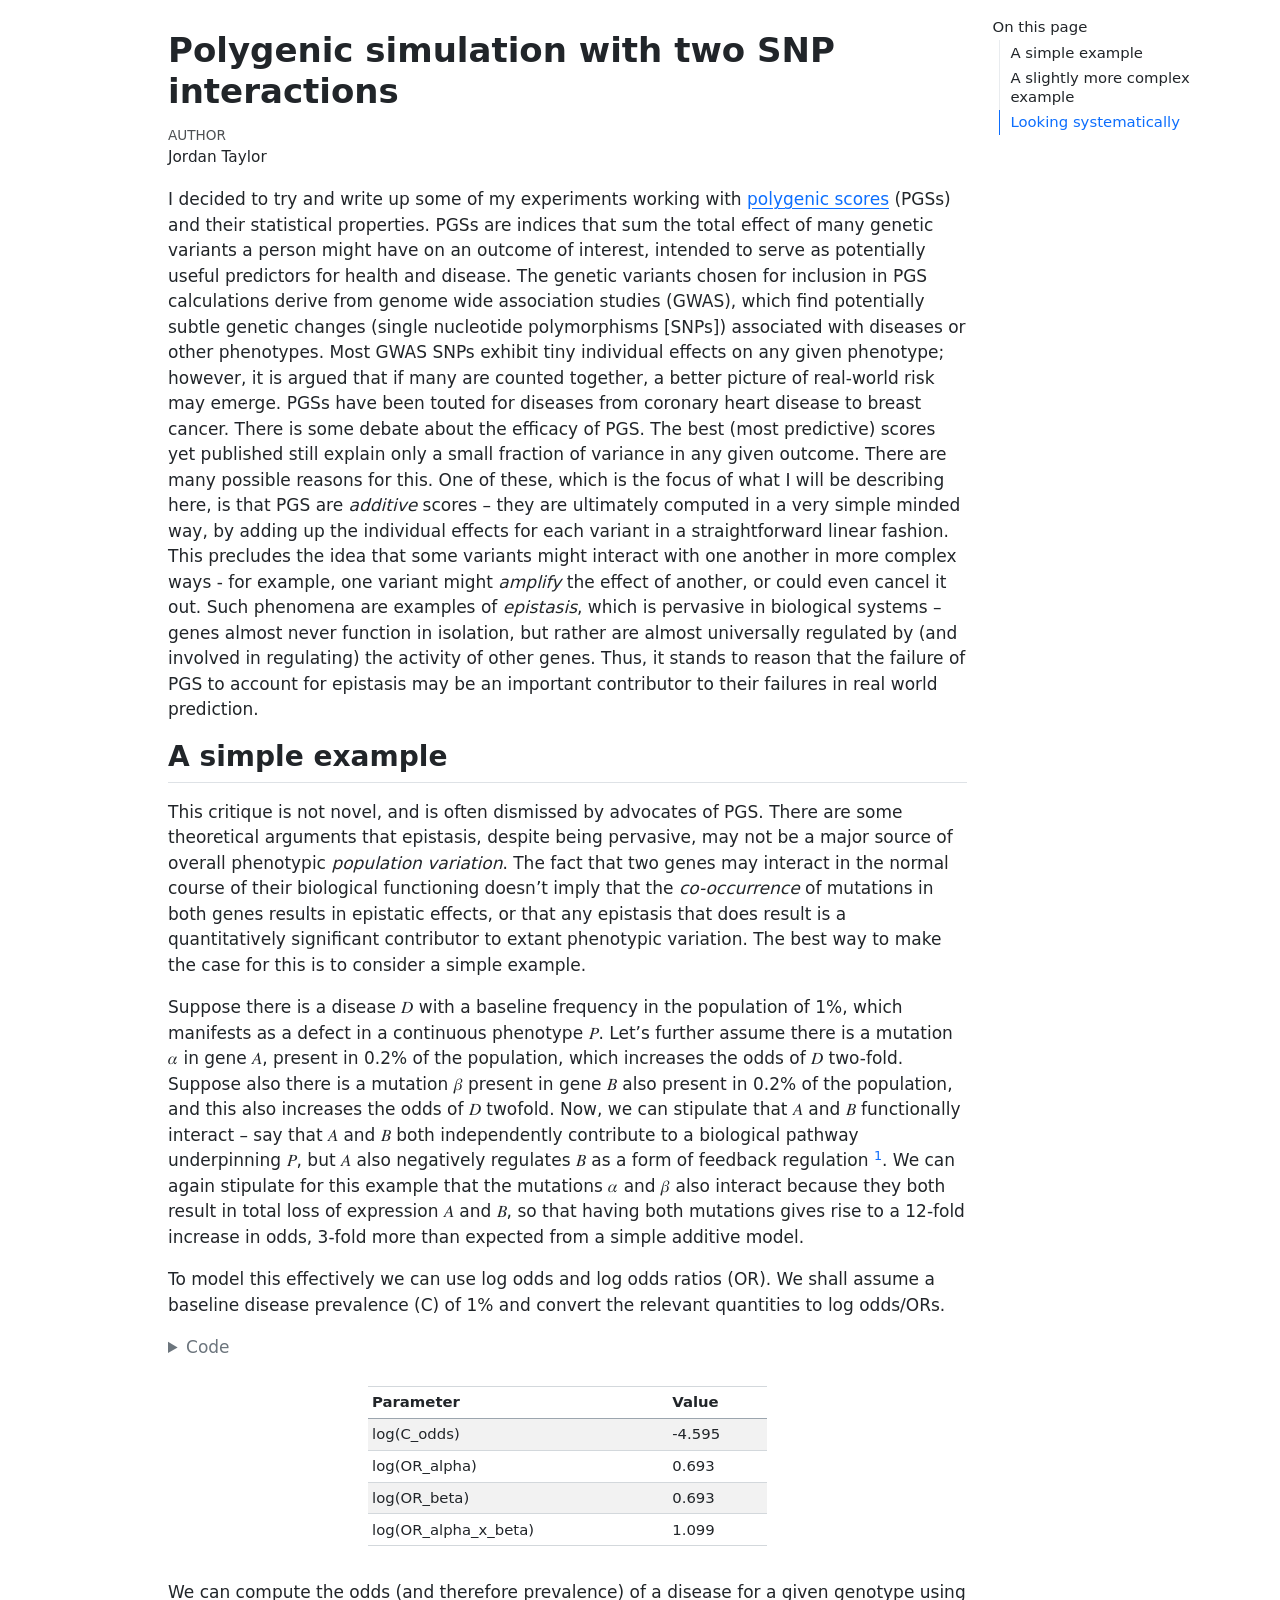
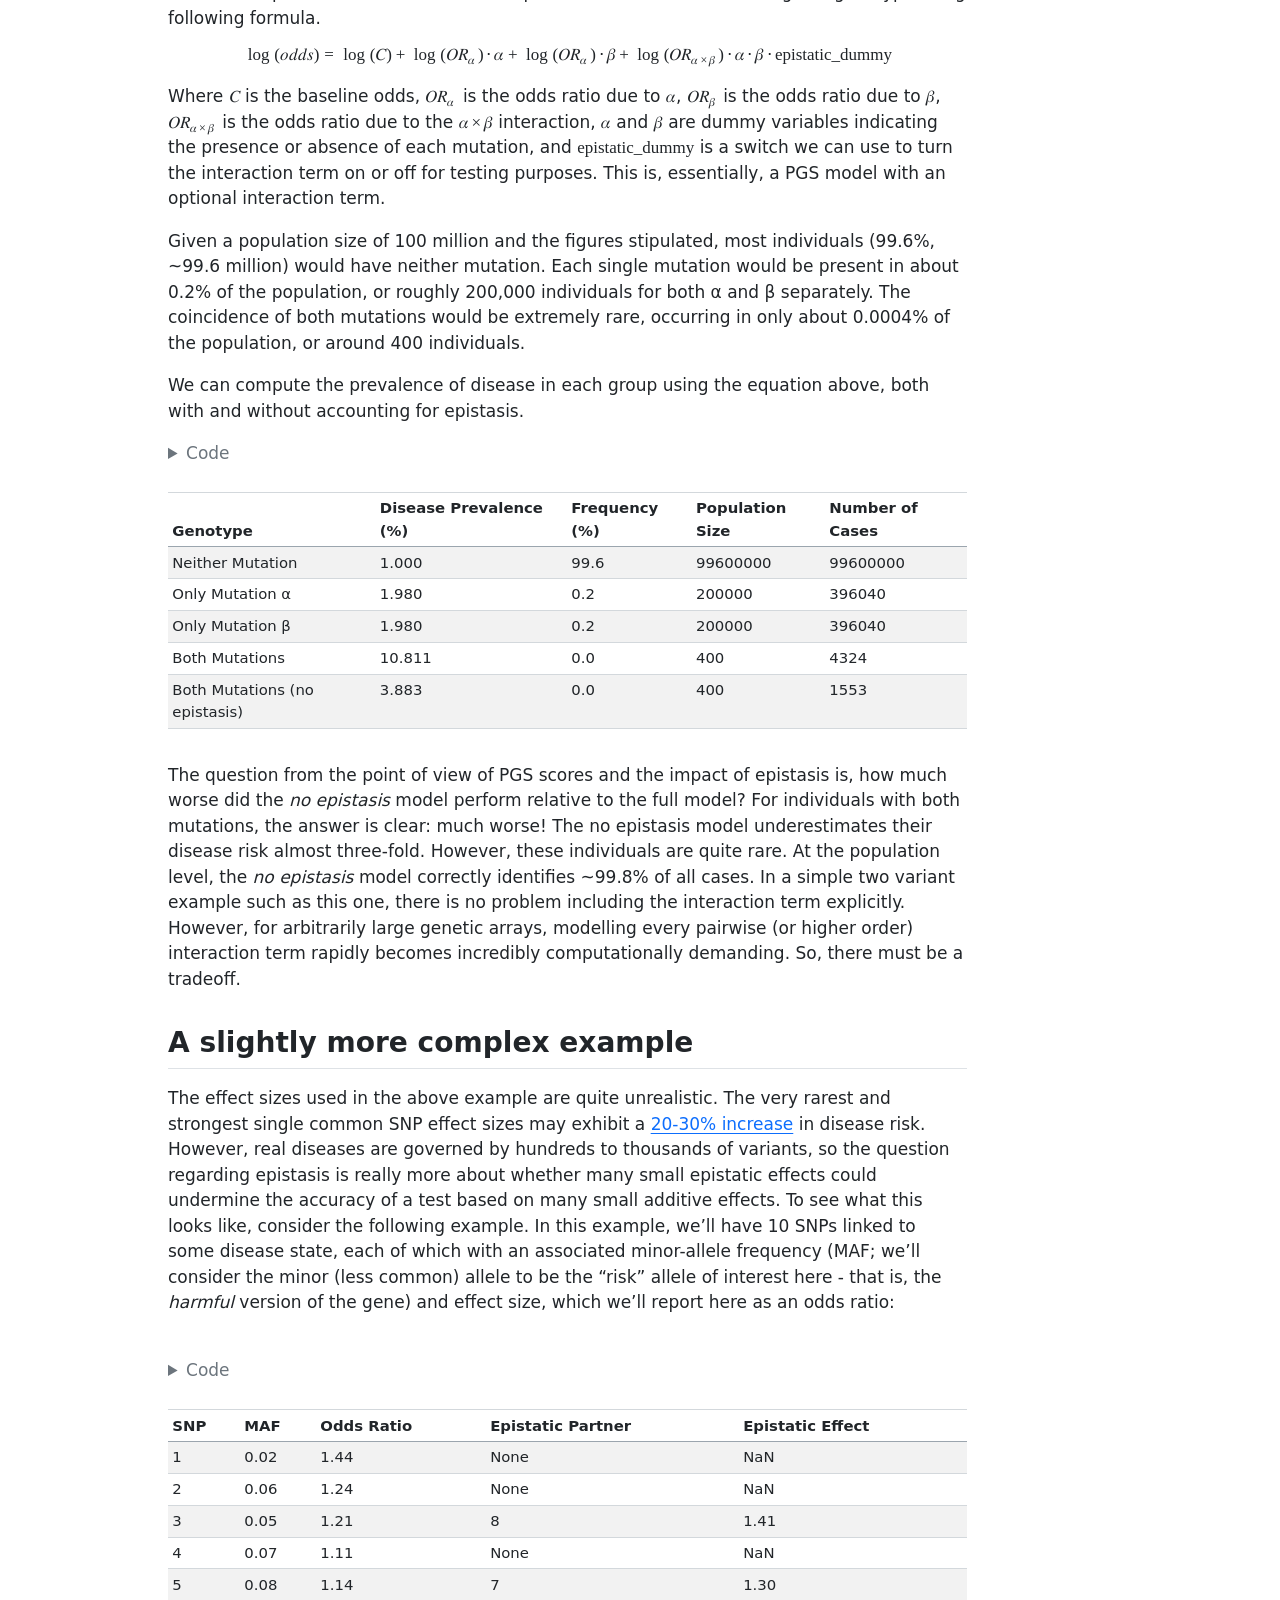
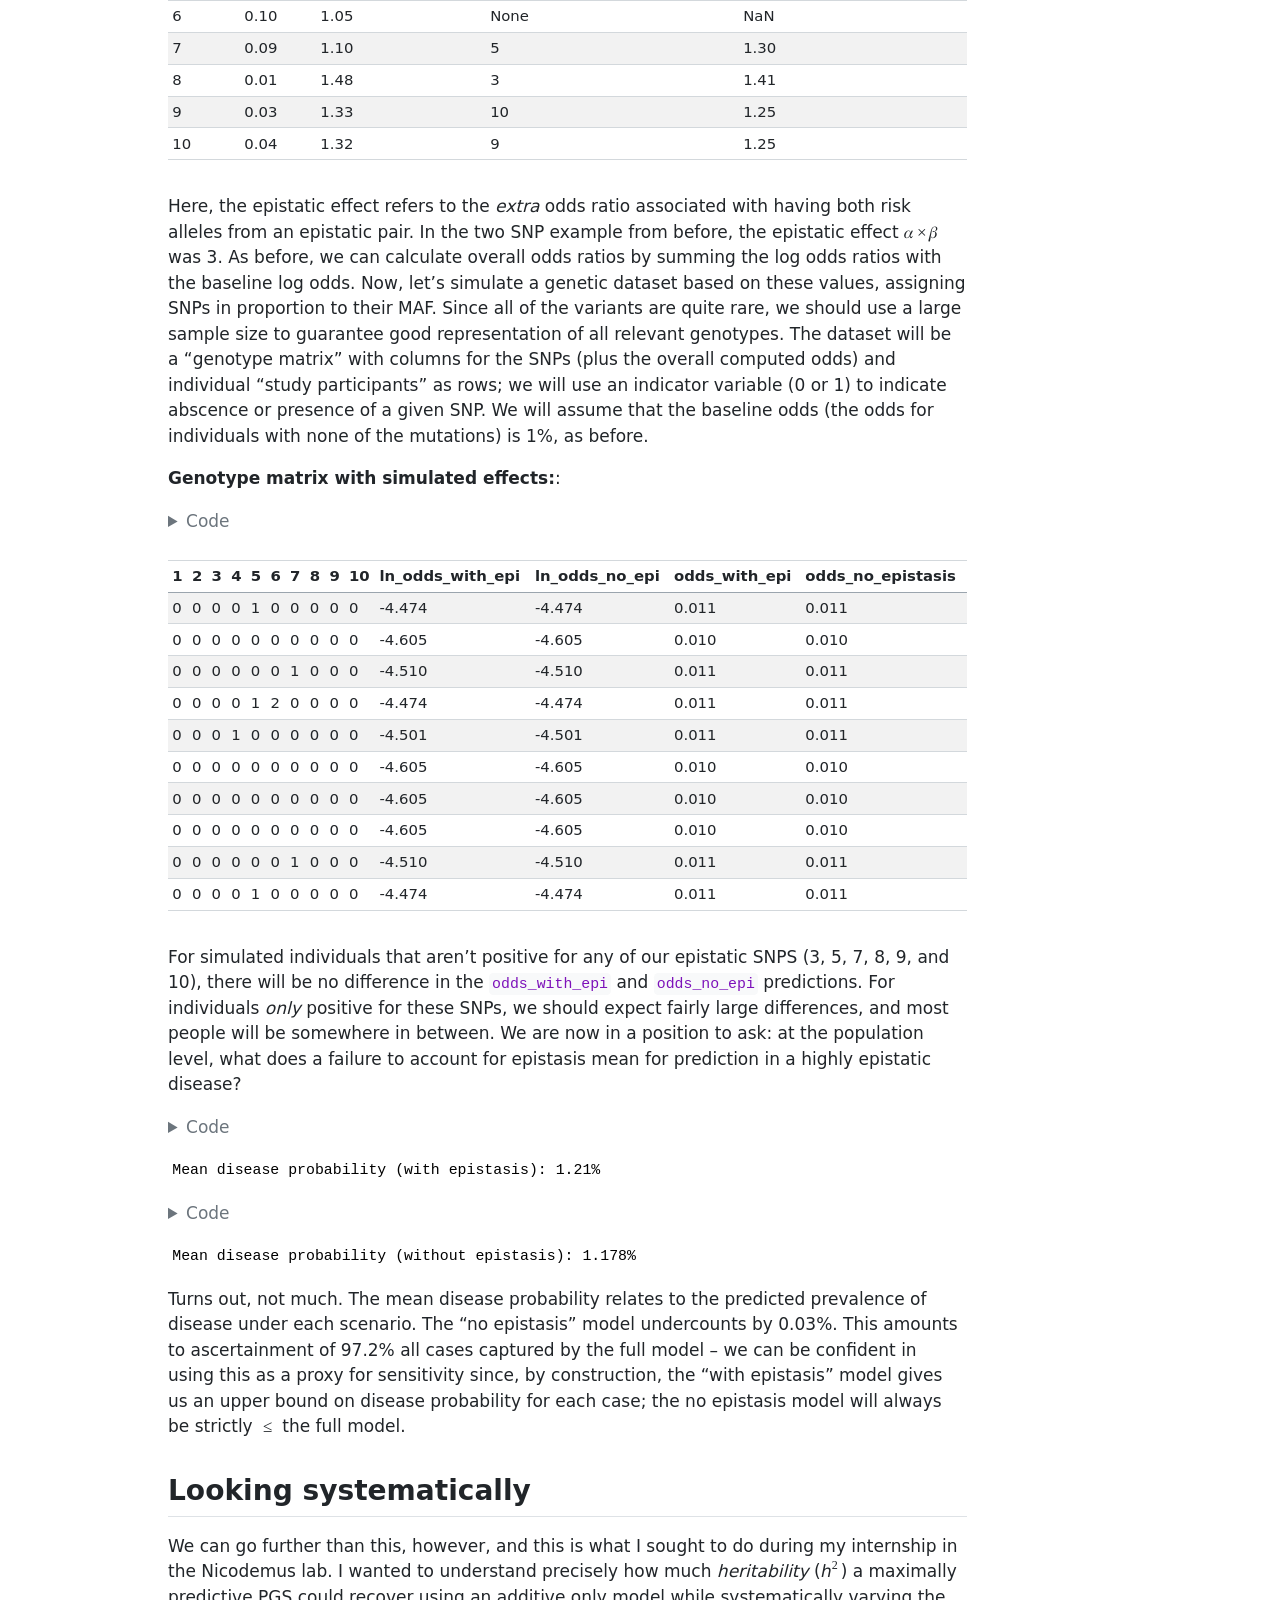
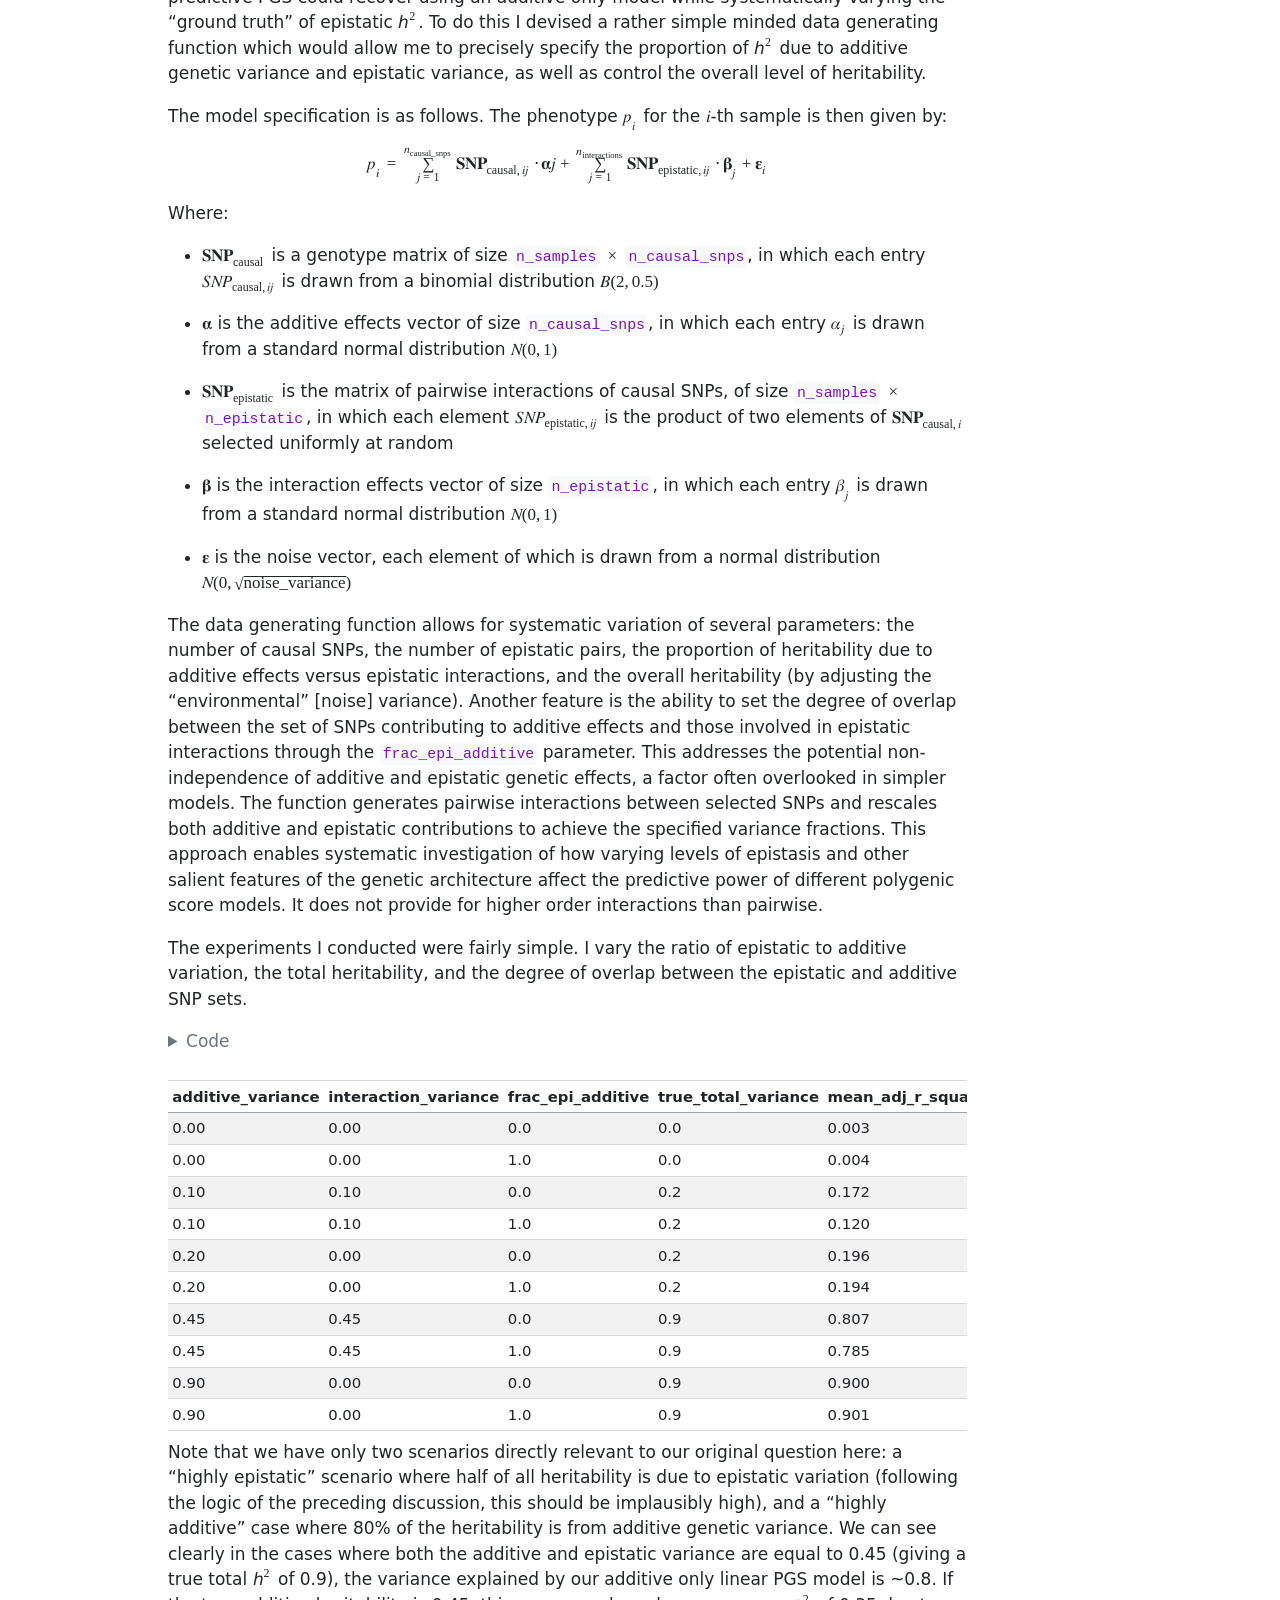
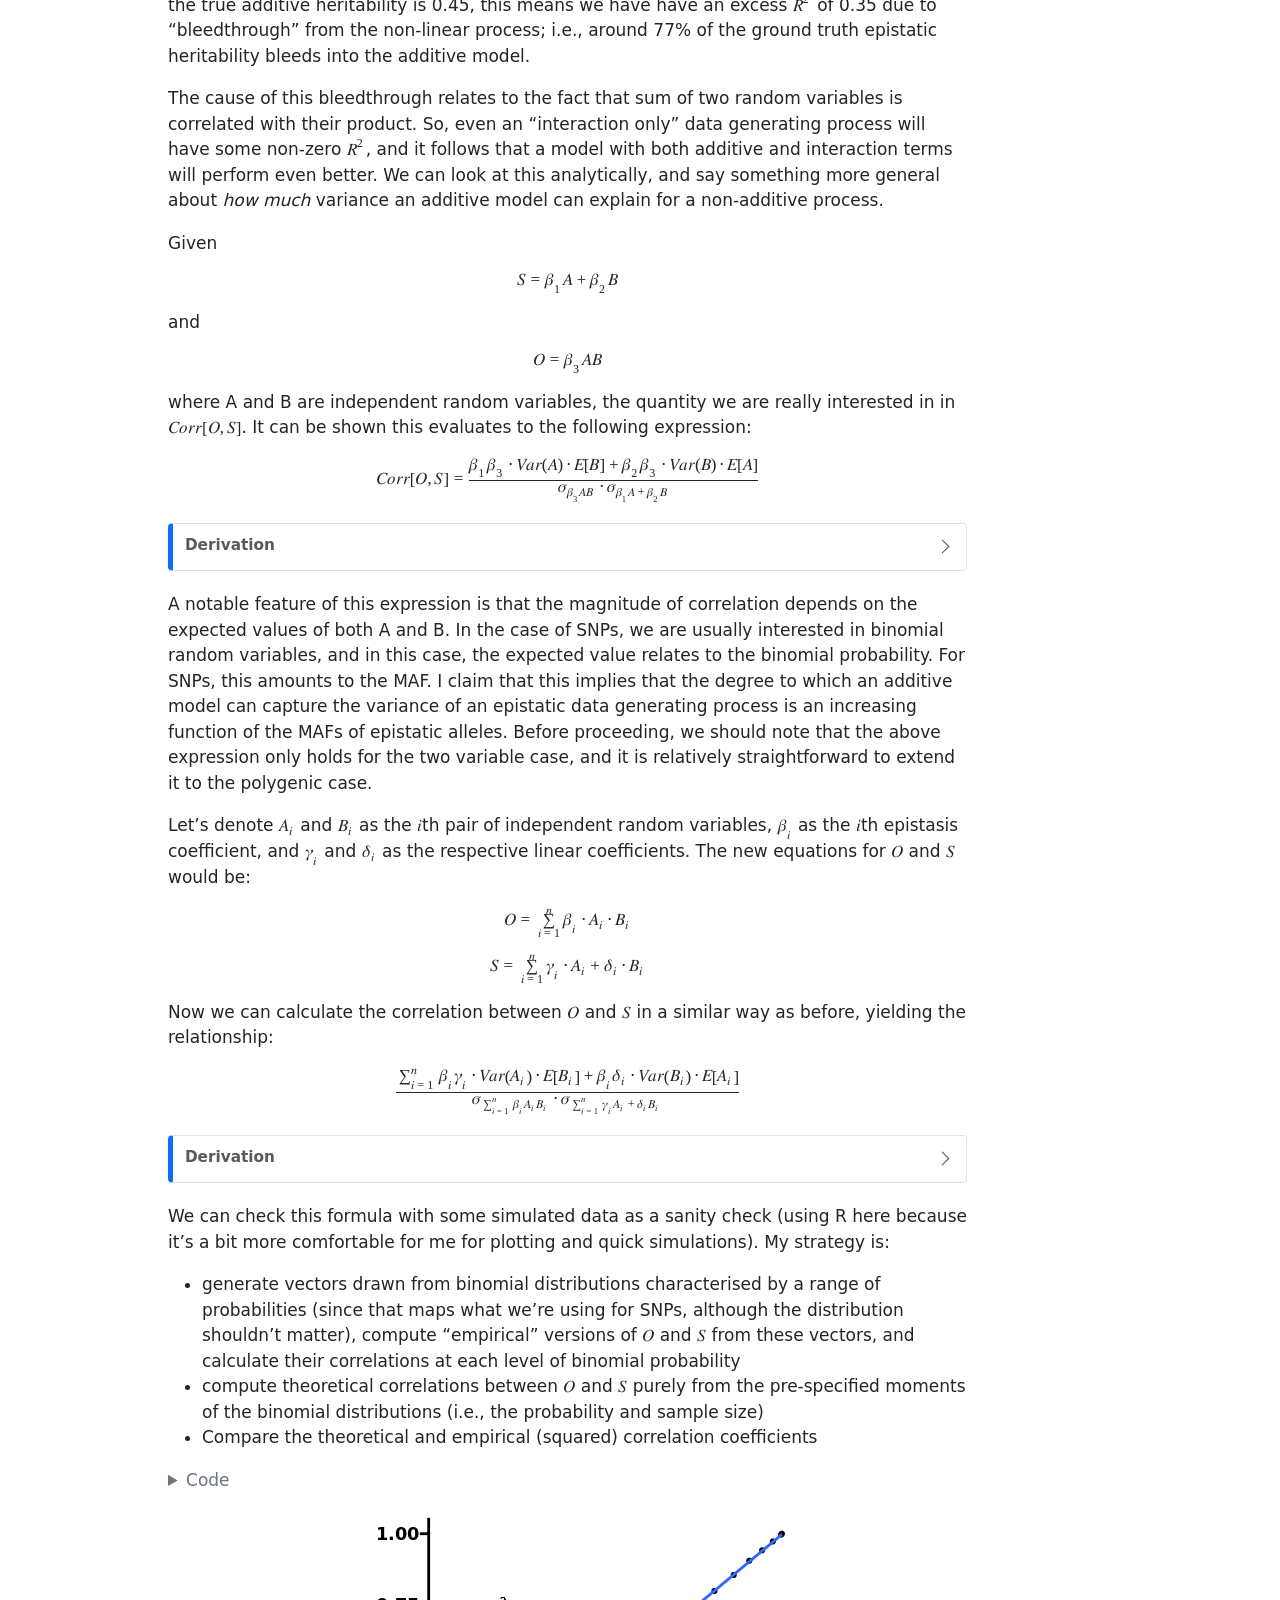
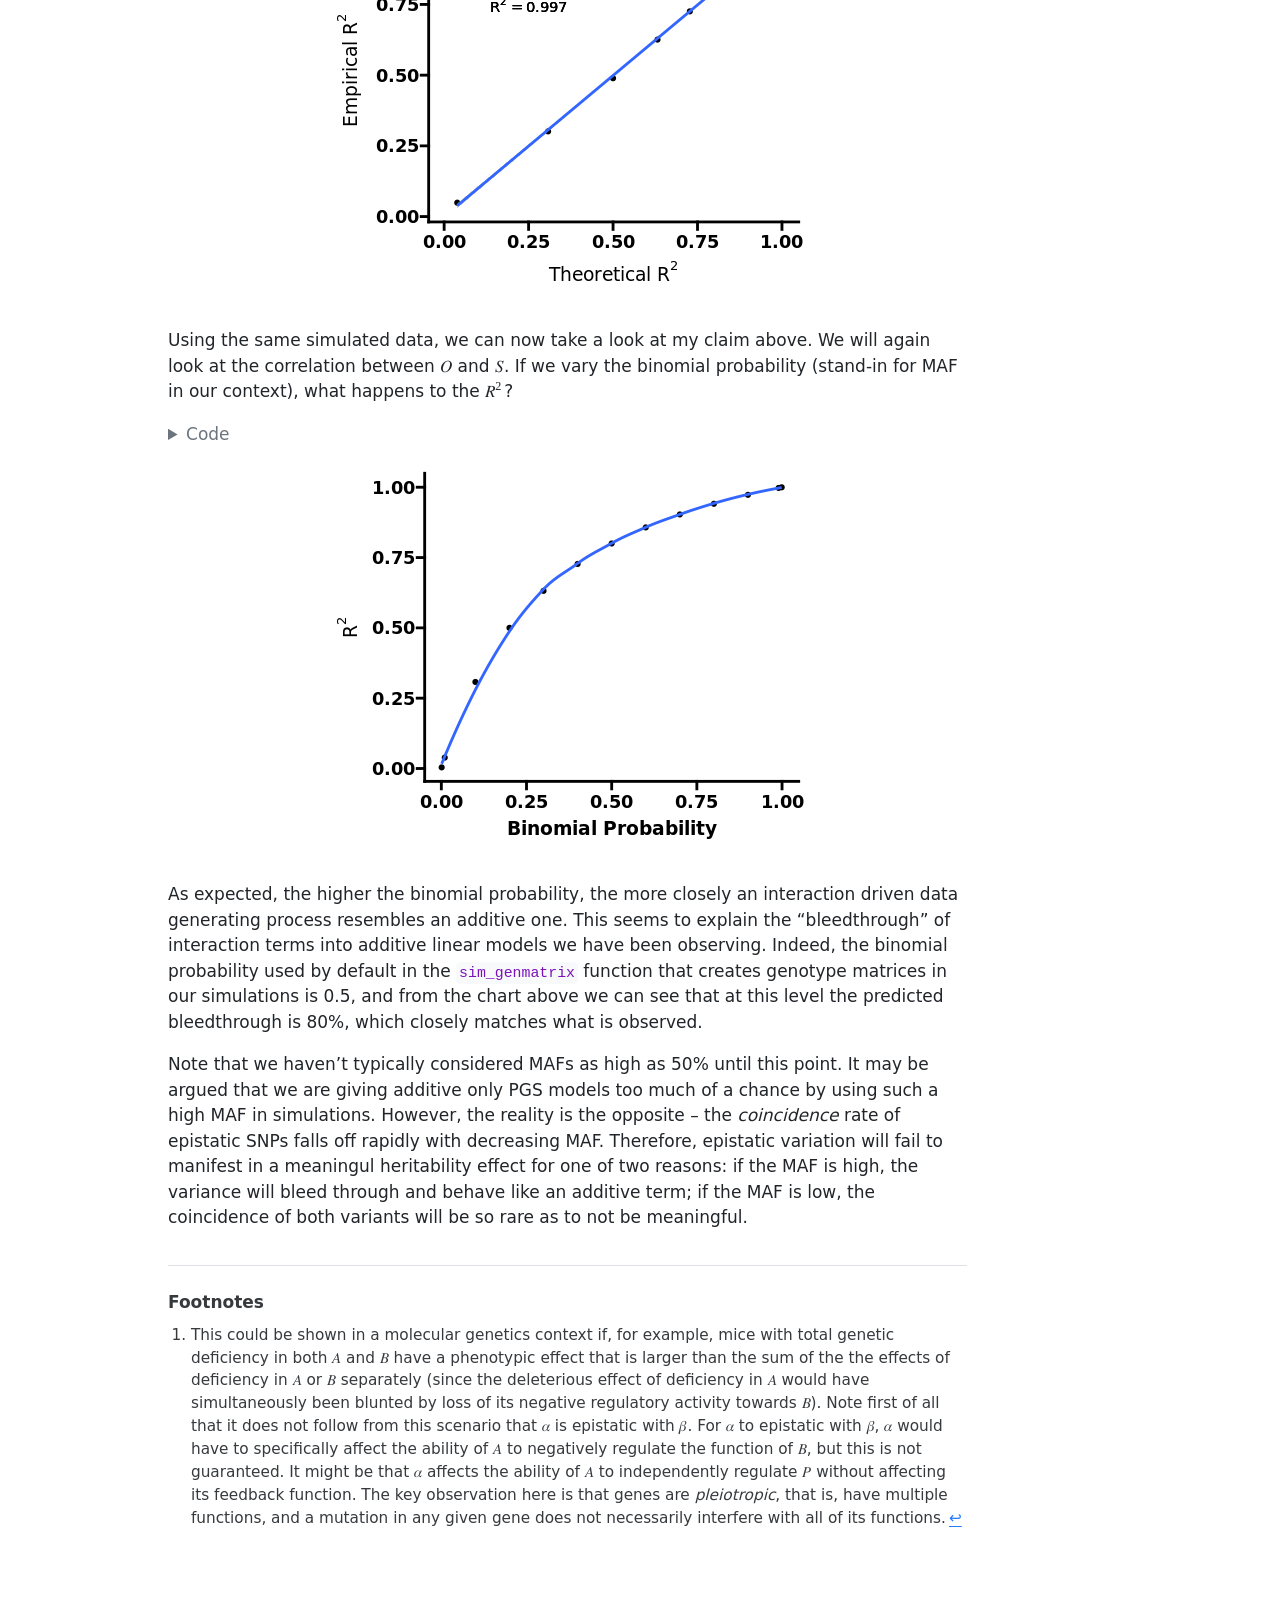
==== commit 5ebd6e70: "Fix styling" ====
--- a/pgs-epistasis/index.html
+++ b/pgs-epistasis/index.html
@@ -155,36 +155,46 @@
 <h2 class="anchored" data-anchor-id="a-simple-example">A simple example</h2>
 <p>This critique is not novel, and is often dismissed by advocates of PGS. There are some theoretical arguments that epistasis, despite being pervasive, may not be a major source of overall phenotypic <em>population variation</em>. The fact that two genes may interact in the normal course of their biological functioning doesn’t imply that the <em>co-occurrence</em> of mutations in both genes results in epistatic effects, or that any epistasis that does result is a quantitatively significant contributor to extant phenotypic variation. The best way to make the case for this is to consider a simple example.</p>
 <p>Suppose there is a disease <math display="inline" xmlns="http://www.w3.org/1998/Math/MathML"><semantics><mi>D</mi><annotation encoding="application/x-tex">D</annotation></semantics></math> with a baseline frequency in the population of 1%, which manifests as a defect in a continuous phenotype <math display="inline" xmlns="http://www.w3.org/1998/Math/MathML"><semantics><mi>P</mi><annotation encoding="application/x-tex">P</annotation></semantics></math>. Let’s further assume there is a mutation <math display="inline" xmlns="http://www.w3.org/1998/Math/MathML"><semantics><mi>α</mi><annotation encoding="application/x-tex">\alpha</annotation></semantics></math> in gene <math display="inline" xmlns="http://www.w3.org/1998/Math/MathML"><semantics><mi>A</mi><annotation encoding="application/x-tex">A</annotation></semantics></math>, present in 0.2% of the population, which increases the odds of <math display="inline" xmlns="http://www.w3.org/1998/Math/MathML"><semantics><mi>D</mi><annotation encoding="application/x-tex">D</annotation></semantics></math> two-fold. Suppose also there is a mutation <math display="inline" xmlns="http://www.w3.org/1998/Math/MathML"><semantics><mi>β</mi><annotation encoding="application/x-tex">\beta</annotation></semantics></math> present in gene <math display="inline" xmlns="http://www.w3.org/1998/Math/MathML"><semantics><mi>B</mi><annotation encoding="application/x-tex">B</annotation></semantics></math> also present in 0.2% of the population, and this also increases the odds of <math display="inline" xmlns="http://www.w3.org/1998/Math/MathML"><semantics><mi>D</mi><annotation encoding="application/x-tex">D</annotation></semantics></math> twofold. Now, we can stipulate that <math display="inline" xmlns="http://www.w3.org/1998/Math/MathML"><semantics><mi>A</mi><annotation encoding="application/x-tex">A</annotation></semantics></math> and <math display="inline" xmlns="http://www.w3.org/1998/Math/MathML"><semantics><mi>B</mi><annotation encoding="application/x-tex">B</annotation></semantics></math> functionally interact – say that <math display="inline" xmlns="http://www.w3.org/1998/Math/MathML"><semantics><mi>A</mi><annotation encoding="application/x-tex">A</annotation></semantics></math> and <math display="inline" xmlns="http://www.w3.org/1998/Math/MathML"><semantics><mi>B</mi><annotation encoding="application/x-tex">B</annotation></semantics></math> both independently contribute to a biological pathway underpinning <math display="inline" xmlns="http://www.w3.org/1998/Math/MathML"><semantics><mi>P</mi><annotation encoding="application/x-tex">P</annotation></semantics></math>, but <math display="inline" xmlns="http://www.w3.org/1998/Math/MathML"><semantics><mi>A</mi><annotation encoding="application/x-tex">A</annotation></semantics></math> also negatively regulates <math display="inline" xmlns="http://www.w3.org/1998/Math/MathML"><semantics><mi>B</mi><annotation encoding="application/x-tex">B</annotation></semantics></math> as a form of feedback regulation <a href="#fn1" class="footnote-ref" id="fnref1" role="doc-noteref"><sup>1</sup></a>. We can again stipulate for this example that the mutations <math display="inline" xmlns="http://www.w3.org/1998/Math/MathML"><semantics><mi>α</mi><annotation encoding="application/x-tex">\alpha</annotation></semantics></math> and <math display="inline" xmlns="http://www.w3.org/1998/Math/MathML"><semantics><mi>β</mi><annotation encoding="application/x-tex">\beta</annotation></semantics></math> also interact because they both result in total loss of expression <math display="inline" xmlns="http://www.w3.org/1998/Math/MathML"><semantics><mi>A</mi><annotation encoding="application/x-tex">A</annotation></semantics></math> and <math display="inline" xmlns="http://www.w3.org/1998/Math/MathML"><semantics><mi>B</mi><annotation encoding="application/x-tex">B</annotation></semantics></math>, so that having both mutations gives rise to a 12-fold increase in odds, 3-fold more than expected from a simple additive model.</p>
-<p>To model this effectively we can use log odds and log odds ratios. We shall assume a baseline disease prevalence of 1% and convert the relevant quantities to log space.</p>
+<p>To model this effectively we can use log odds and log odds ratios (OR). We shall assume a baseline disease prevalence (C) of 1% and convert the relevant quantities to log odds/ORs.</p>
 <div class="cell" data-layout-align="center">
 <details class="code-fold">
 <summary>Code</summary>
-<div class="sourceCode cell-code" id="cb1"><pre class="sourceCode python code-with-copy"><code class="sourceCode python"><span id="cb1-1"><a href="#cb1-1" aria-hidden="true" tabindex="-1"></a><span class="im">import</span> numpy <span class="im">as</span> np</span>
-<span id="cb1-2"><a href="#cb1-2" aria-hidden="true" tabindex="-1"></a><span class="im">import</span> pandas <span class="im">as</span> pd</span>
-<span id="cb1-3"><a href="#cb1-3" aria-hidden="true" tabindex="-1"></a><span class="im">from</span> IPython.display <span class="im">import</span> display, HTML</span>
-<span id="cb1-4"><a href="#cb1-4" aria-hidden="true" tabindex="-1"></a></span>
-<span id="cb1-5"><a href="#cb1-5" aria-hidden="true" tabindex="-1"></a>prevalence <span class="op">=</span> <span class="fl">0.01</span></span>
-<span id="cb1-6"><a href="#cb1-6" aria-hidden="true" tabindex="-1"></a>C <span class="op">=</span> prevalence <span class="op">/</span> (<span class="dv">1</span> <span class="op">-</span> prevalence)</span>
-<span id="cb1-7"><a href="#cb1-7" aria-hidden="true" tabindex="-1"></a>OR_alpha <span class="op">=</span> <span class="dv">2</span></span>
-<span id="cb1-8"><a href="#cb1-8" aria-hidden="true" tabindex="-1"></a>OR_beta <span class="op">=</span> <span class="dv">2</span></span>
-<span id="cb1-9"><a href="#cb1-9" aria-hidden="true" tabindex="-1"></a>OR_alpha_beta <span class="op">=</span> <span class="dv">3</span></span>
-<span id="cb1-10"><a href="#cb1-10" aria-hidden="true" tabindex="-1"></a></span>
-<span id="cb1-11"><a href="#cb1-11" aria-hidden="true" tabindex="-1"></a>ln_C <span class="op">=</span> np.log(C)</span>
-<span id="cb1-12"><a href="#cb1-12" aria-hidden="true" tabindex="-1"></a>ln_OR_a <span class="op">=</span> np.log(OR_alpha)</span>
-<span id="cb1-13"><a href="#cb1-13" aria-hidden="true" tabindex="-1"></a>ln_OR_b <span class="op">=</span> np.log(OR_beta)</span>
-<span id="cb1-14"><a href="#cb1-14" aria-hidden="true" tabindex="-1"></a>ln_OR_ab <span class="op">=</span> np.log(OR_alpha_beta)</span>
-<span id="cb1-15"><a href="#cb1-15" aria-hidden="true" tabindex="-1"></a></span>
-<span id="cb1-16"><a href="#cb1-16" aria-hidden="true" tabindex="-1"></a>data <span class="op">=</span> {</span>
-<span id="cb1-17"><a href="#cb1-17" aria-hidden="true" tabindex="-1"></a>    <span class="st">'Parameter'</span>: [<span class="st">'ln(C)'</span>, <span class="st">'ln(OR_alpha)'</span>, <span class="st">'ln(OR_beta)'</span>, <span class="st">'ln(OR_alpha_beta)'</span>],</span>
-<span id="cb1-18"><a href="#cb1-18" aria-hidden="true" tabindex="-1"></a>    <span class="st">'Value'</span>: [ln_C, ln_OR_a, ln_OR_b, ln_OR_ab]</span>
-<span id="cb1-19"><a href="#cb1-19" aria-hidden="true" tabindex="-1"></a>}</span>
-<span id="cb1-20"><a href="#cb1-20" aria-hidden="true" tabindex="-1"></a></span>
-<span id="cb1-21"><a href="#cb1-21" aria-hidden="true" tabindex="-1"></a>df <span class="op">=</span> pd.DataFrame(data)</span>
-<span id="cb1-22"><a href="#cb1-22" aria-hidden="true" tabindex="-1"></a>df[<span class="st">'Value'</span>] <span class="op">=</span> df[<span class="st">'Value'</span>].<span class="bu">round</span>(<span class="dv">4</span>)</span>
-<span id="cb1-23"><a href="#cb1-23" aria-hidden="true" tabindex="-1"></a></span>
-<span id="cb1-24"><a href="#cb1-24" aria-hidden="true" tabindex="-1"></a>HTML(df.<span class="bu">round</span>(<span class="dv">3</span>).to_html(index<span class="op">=</span><span class="va">False</span>))</span></code><button title="Copy to Clipboard" class="code-copy-button"><i class="bi"></i></button></pre></div>
+<div class="sourceCode cell-code" id="cb1"><pre class="sourceCode python code-with-copy"><code class="sourceCode python"><span id="cb1-1"><a href="#cb1-1" aria-hidden="true" tabindex="-1"></a><span class="co"># | html-table-processing: none</span></span>
+<span id="cb1-2"><a href="#cb1-2" aria-hidden="true" tabindex="-1"></a></span>
+<span id="cb1-3"><a href="#cb1-3" aria-hidden="true" tabindex="-1"></a><span class="im">import</span> numpy <span class="im">as</span> np</span>
+<span id="cb1-4"><a href="#cb1-4" aria-hidden="true" tabindex="-1"></a><span class="im">import</span> pandas <span class="im">as</span> pd</span>
+<span id="cb1-5"><a href="#cb1-5" aria-hidden="true" tabindex="-1"></a><span class="im">from</span> IPython.display <span class="im">import</span> display, HTML</span>
+<span id="cb1-6"><a href="#cb1-6" aria-hidden="true" tabindex="-1"></a></span>
+<span id="cb1-7"><a href="#cb1-7" aria-hidden="true" tabindex="-1"></a>C <span class="op">=</span> <span class="fl">0.01</span></span>
+<span id="cb1-8"><a href="#cb1-8" aria-hidden="true" tabindex="-1"></a>C_odds <span class="op">=</span> C <span class="op">/</span> (<span class="dv">1</span> <span class="op">-</span> C)</span>
+<span id="cb1-9"><a href="#cb1-9" aria-hidden="true" tabindex="-1"></a>OR_alpha <span class="op">=</span> <span class="dv">2</span></span>
+<span id="cb1-10"><a href="#cb1-10" aria-hidden="true" tabindex="-1"></a>OR_beta <span class="op">=</span> <span class="dv">2</span></span>
+<span id="cb1-11"><a href="#cb1-11" aria-hidden="true" tabindex="-1"></a>OR_alpha_beta <span class="op">=</span> <span class="dv">3</span></span>
+<span id="cb1-12"><a href="#cb1-12" aria-hidden="true" tabindex="-1"></a></span>
+<span id="cb1-13"><a href="#cb1-13" aria-hidden="true" tabindex="-1"></a>ln_C_odds <span class="op">=</span> np.log(C_odds)</span>
+<span id="cb1-14"><a href="#cb1-14" aria-hidden="true" tabindex="-1"></a>ln_OR_a <span class="op">=</span> np.log(OR_alpha)</span>
+<span id="cb1-15"><a href="#cb1-15" aria-hidden="true" tabindex="-1"></a>ln_OR_b <span class="op">=</span> np.log(OR_beta)</span>
+<span id="cb1-16"><a href="#cb1-16" aria-hidden="true" tabindex="-1"></a>ln_OR_ab <span class="op">=</span> np.log(OR_alpha_beta)</span>
+<span id="cb1-17"><a href="#cb1-17" aria-hidden="true" tabindex="-1"></a></span>
+<span id="cb1-18"><a href="#cb1-18" aria-hidden="true" tabindex="-1"></a>df <span class="op">=</span> pd.DataFrame(</span>
+<span id="cb1-19"><a href="#cb1-19" aria-hidden="true" tabindex="-1"></a>    {</span>
+<span id="cb1-20"><a href="#cb1-20" aria-hidden="true" tabindex="-1"></a>        <span class="st">"Parameter"</span>: [</span>
+<span id="cb1-21"><a href="#cb1-21" aria-hidden="true" tabindex="-1"></a>            <span class="st">"log(C_odds)"</span>,</span>
+<span id="cb1-22"><a href="#cb1-22" aria-hidden="true" tabindex="-1"></a>            <span class="st">"log(OR_alpha)"</span>,</span>
+<span id="cb1-23"><a href="#cb1-23" aria-hidden="true" tabindex="-1"></a>            <span class="st">"log(OR_beta)"</span>,</span>
+<span id="cb1-24"><a href="#cb1-24" aria-hidden="true" tabindex="-1"></a>            <span class="st">"log(OR_alpha_x_beta)"</span>,</span>
+<span id="cb1-25"><a href="#cb1-25" aria-hidden="true" tabindex="-1"></a>        ],</span>
+<span id="cb1-26"><a href="#cb1-26" aria-hidden="true" tabindex="-1"></a>        <span class="st">"Value"</span>: [ln_C_odds, ln_OR_a, ln_OR_b, ln_OR_ab],</span>
+<span id="cb1-27"><a href="#cb1-27" aria-hidden="true" tabindex="-1"></a>    }</span>
+<span id="cb1-28"><a href="#cb1-28" aria-hidden="true" tabindex="-1"></a>)</span>
+<span id="cb1-29"><a href="#cb1-29" aria-hidden="true" tabindex="-1"></a></span>
+<span id="cb1-30"><a href="#cb1-30" aria-hidden="true" tabindex="-1"></a>html_table <span class="op">=</span> df.<span class="bu">round</span>(<span class="dv">3</span>).to_html(index<span class="op">=</span><span class="va">False</span>)</span>
+<span id="cb1-31"><a href="#cb1-31" aria-hidden="true" tabindex="-1"></a>table_narrow <span class="op">=</span> <span class="ss">f'&lt;div style="width: 50%; margin: auto;"&gt;</span><span class="sc">{</span>html_table<span class="sc">}</span><span class="ss">&lt;/div&gt;'</span></span>
+<span id="cb1-32"><a href="#cb1-32" aria-hidden="true" tabindex="-1"></a></span>
+<span id="cb1-33"><a href="#cb1-33" aria-hidden="true" tabindex="-1"></a>HTML(table_narrow)</span></code><button title="Copy to Clipboard" class="code-copy-button"><i class="bi"></i></button></pre></div>
 </details>
 <div class="cell-output-display">
+<div style="width: 50%; margin: auto;">
 <table class="dataframe table table-sm table-striped small" data-quarto-postprocess="true" data-border="1">
 <thead>
 <tr class="header">
@@ -194,26 +204,28 @@
 </thead>
 <tbody>
 <tr class="odd">
-<td>ln(C)</td>
+<td>log(C_odds)</td>
 <td>-4.595</td>
 </tr>
 <tr class="even">
-<td>ln(OR_alpha)</td>
+<td>log(OR_alpha)</td>
 <td>0.693</td>
 </tr>
 <tr class="odd">
-<td>ln(OR_beta)</td>
+<td>log(OR_beta)</td>
 <td>0.693</td>
 </tr>
 <tr class="even">
-<td>ln(OR_alpha_beta)</td>
+<td>log(OR_alpha_x_beta)</td>
 <td>1.099</td>
 </tr>
 </tbody>
 </table>
 </div>
 </div>
-<p>We can compute the odds (and therefore prevalence) of a disease for a given genotype using following formula.</p>
+</div>
+<p><br>
+We can compute the odds (and therefore prevalence) of a disease for a given genotype using following formula.</p>
 <p><math display="block" xmlns="http://www.w3.org/1998/Math/MathML"><semantics><mrow><mo>log</mo><mrow><mo stretchy="true" form="prefix">(</mo><mi>o</mi><mi>d</mi><mi>d</mi><mi>s</mi><mo stretchy="true" form="postfix">)</mo></mrow><mo>=</mo><mo>log</mo><mrow><mo stretchy="true" form="prefix">(</mo><mi>C</mi><mo stretchy="true" form="postfix">)</mo></mrow><mo>+</mo><mo>log</mo><mrow><mo stretchy="true" form="prefix">(</mo><mi>O</mi><msub><mi>R</mi><mi>α</mi></msub><mo stretchy="true" form="postfix">)</mo></mrow><mo>⋅</mo><mi>α</mi><mo>+</mo><mo>log</mo><mrow><mo stretchy="true" form="prefix">(</mo><mi>O</mi><msub><mi>R</mi><mi>α</mi></msub><mo stretchy="true" form="postfix">)</mo></mrow><mo>⋅</mo><mi>β</mi><mo>+</mo><mo>log</mo><mrow><mo stretchy="true" form="prefix">(</mo><mi>O</mi><msub><mi>R</mi><mrow><mi>α</mi><mo>×</mo><mi>β</mi></mrow></msub><mo stretchy="true" form="postfix">)</mo></mrow><mo>⋅</mo><mi>α</mi><mo>⋅</mo><mi>β</mi><mo>⋅</mo><mtext mathvariant="normal">epistatic_dummy</mtext></mrow><annotation encoding="application/x-tex">
 \log(odds) = \log(C) + \log(OR_\alpha) \cdot \alpha + \log(OR_\alpha) \cdot \beta  + \log(OR_{\alpha \times \beta}) \cdot \alpha \cdot \beta \cdot \text{epistatic_dummy}
 </annotation></semantics></math></p>
@@ -224,36 +236,42 @@
 <details class="code-fold">
 <summary>Code</summary>
 <div class="sourceCode cell-code" id="cb2"><pre class="sourceCode python code-with-copy"><code class="sourceCode python"><span id="cb2-1"><a href="#cb2-1" aria-hidden="true" tabindex="-1"></a><span class="kw">def</span> log_odds(a, b, epistasis_dummy<span class="op">=</span><span class="dv">1</span>):</span>
-<span id="cb2-2"><a href="#cb2-2" aria-hidden="true" tabindex="-1"></a>    <span class="cf">return</span> ln_C <span class="op">+</span> ln_OR_a <span class="op">*</span> a <span class="op">+</span> ln_OR_b <span class="op">*</span> b <span class="op">+</span> ln_OR_ab <span class="op">*</span> a <span class="op">*</span> b <span class="op">*</span> epistasis_dummy</span>
-<span id="cb2-3"><a href="#cb2-3" aria-hidden="true" tabindex="-1"></a></span>
-<span id="cb2-4"><a href="#cb2-4" aria-hidden="true" tabindex="-1"></a>genotypes <span class="op">=</span> {</span>
-<span id="cb2-5"><a href="#cb2-5" aria-hidden="true" tabindex="-1"></a>    <span class="st">'Neither Mutation'</span>: (<span class="dv">0</span>, <span class="dv">0</span>, <span class="fl">99.60</span>, <span class="dv">99600000</span>, <span class="dv">1</span>),</span>
-<span id="cb2-6"><a href="#cb2-6" aria-hidden="true" tabindex="-1"></a>    <span class="st">'Only Mutation α'</span>: (<span class="dv">1</span>, <span class="dv">0</span>, <span class="fl">0.20</span>, <span class="dv">200000</span>, <span class="dv">1</span>),</span>
-<span id="cb2-7"><a href="#cb2-7" aria-hidden="true" tabindex="-1"></a>    <span class="st">'Only Mutation β'</span>: (<span class="dv">0</span>, <span class="dv">1</span>, <span class="fl">0.20</span>, <span class="dv">200000</span>, <span class="dv">1</span>),</span>
-<span id="cb2-8"><a href="#cb2-8" aria-hidden="true" tabindex="-1"></a>    <span class="st">'Both Mutations'</span>: (<span class="dv">1</span>, <span class="dv">1</span>, <span class="fl">0.0004</span>, <span class="dv">400</span>, <span class="dv">1</span>),</span>
-<span id="cb2-9"><a href="#cb2-9" aria-hidden="true" tabindex="-1"></a>    <span class="st">'Both Mutations (no epistasis)'</span>: (<span class="dv">1</span>, <span class="dv">1</span>, <span class="fl">0.0004</span>, <span class="dv">400</span>, <span class="dv">0</span>)</span>
-<span id="cb2-10"><a href="#cb2-10" aria-hidden="true" tabindex="-1"></a>}</span>
-<span id="cb2-11"><a href="#cb2-11" aria-hidden="true" tabindex="-1"></a></span>
-<span id="cb2-12"><a href="#cb2-12" aria-hidden="true" tabindex="-1"></a>results <span class="op">=</span> []</span>
-<span id="cb2-13"><a href="#cb2-13" aria-hidden="true" tabindex="-1"></a><span class="cf">for</span> genotype, (a, b, freq, n_pop, epistasis_dummy) <span class="kw">in</span> genotypes.items():</span>
-<span id="cb2-14"><a href="#cb2-14" aria-hidden="true" tabindex="-1"></a>    odds <span class="op">=</span> np.exp(log_odds(a, b, epistasis_dummy))</span>
-<span id="cb2-15"><a href="#cb2-15" aria-hidden="true" tabindex="-1"></a>    prevalence <span class="op">=</span> <span class="dv">100</span> <span class="op">*</span> odds <span class="op">/</span> (<span class="dv">1</span> <span class="op">+</span> odds)</span>
-<span id="cb2-16"><a href="#cb2-16" aria-hidden="true" tabindex="-1"></a>    n_cases <span class="op">=</span> <span class="bu">round</span>(prevalence <span class="op">*</span> n_pop)</span>
-<span id="cb2-17"><a href="#cb2-17" aria-hidden="true" tabindex="-1"></a>    results.append([genotype, prevalence, freq, n_pop, n_cases])</span>
-<span id="cb2-18"><a href="#cb2-18" aria-hidden="true" tabindex="-1"></a></span>
-<span id="cb2-19"><a href="#cb2-19" aria-hidden="true" tabindex="-1"></a>df_results <span class="op">=</span> pd.DataFrame(</span>
-<span id="cb2-20"><a href="#cb2-20" aria-hidden="true" tabindex="-1"></a>    results,</span>
-<span id="cb2-21"><a href="#cb2-21" aria-hidden="true" tabindex="-1"></a>    columns<span class="op">=</span>[</span>
-<span id="cb2-22"><a href="#cb2-22" aria-hidden="true" tabindex="-1"></a>        <span class="st">'Genotype'</span>,</span>
-<span id="cb2-23"><a href="#cb2-23" aria-hidden="true" tabindex="-1"></a>        <span class="st">'Disease Prevalence (%)'</span>,</span>
-<span id="cb2-24"><a href="#cb2-24" aria-hidden="true" tabindex="-1"></a>        <span class="st">'Frequency (%)'</span>,</span>
-<span id="cb2-25"><a href="#cb2-25" aria-hidden="true" tabindex="-1"></a>        <span class="st">'Population Size'</span>,</span>
-<span id="cb2-26"><a href="#cb2-26" aria-hidden="true" tabindex="-1"></a>        <span class="st">'Number of Cases'</span></span>
-<span id="cb2-27"><a href="#cb2-27" aria-hidden="true" tabindex="-1"></a>    ]</span>
-<span id="cb2-28"><a href="#cb2-28" aria-hidden="true" tabindex="-1"></a>)</span>
-<span id="cb2-29"><a href="#cb2-29" aria-hidden="true" tabindex="-1"></a></span>
-<span id="cb2-30"><a href="#cb2-30" aria-hidden="true" tabindex="-1"></a></span>
-<span id="cb2-31"><a href="#cb2-31" aria-hidden="true" tabindex="-1"></a>HTML(df_results.<span class="bu">round</span>(<span class="dv">3</span>).to_html(index<span class="op">=</span><span class="va">False</span>))</span></code><button title="Copy to Clipboard" class="code-copy-button"><i class="bi"></i></button></pre></div>
+<span id="cb2-2"><a href="#cb2-2" aria-hidden="true" tabindex="-1"></a>    <span class="cf">return</span> (</span>
+<span id="cb2-3"><a href="#cb2-3" aria-hidden="true" tabindex="-1"></a>        ln_C_odds</span>
+<span id="cb2-4"><a href="#cb2-4" aria-hidden="true" tabindex="-1"></a>        <span class="op">+</span> ln_OR_a <span class="op">*</span> a</span>
+<span id="cb2-5"><a href="#cb2-5" aria-hidden="true" tabindex="-1"></a>        <span class="op">+</span> ln_OR_b <span class="op">*</span> b</span>
+<span id="cb2-6"><a href="#cb2-6" aria-hidden="true" tabindex="-1"></a>        <span class="op">+</span> ln_OR_ab <span class="op">*</span> a <span class="op">*</span> b <span class="op">*</span> epistasis_dummy</span>
+<span id="cb2-7"><a href="#cb2-7" aria-hidden="true" tabindex="-1"></a>    )</span>
+<span id="cb2-8"><a href="#cb2-8" aria-hidden="true" tabindex="-1"></a></span>
+<span id="cb2-9"><a href="#cb2-9" aria-hidden="true" tabindex="-1"></a></span>
+<span id="cb2-10"><a href="#cb2-10" aria-hidden="true" tabindex="-1"></a>genotypes <span class="op">=</span> {</span>
+<span id="cb2-11"><a href="#cb2-11" aria-hidden="true" tabindex="-1"></a>    <span class="st">"Neither Mutation"</span>: (<span class="dv">0</span>, <span class="dv">0</span>, <span class="fl">99.60</span>, <span class="dv">99600000</span>, <span class="dv">1</span>),</span>
+<span id="cb2-12"><a href="#cb2-12" aria-hidden="true" tabindex="-1"></a>    <span class="st">"Only Mutation α"</span>: (<span class="dv">1</span>, <span class="dv">0</span>, <span class="fl">0.20</span>, <span class="dv">200000</span>, <span class="dv">1</span>),</span>
+<span id="cb2-13"><a href="#cb2-13" aria-hidden="true" tabindex="-1"></a>    <span class="st">"Only Mutation β"</span>: (<span class="dv">0</span>, <span class="dv">1</span>, <span class="fl">0.20</span>, <span class="dv">200000</span>, <span class="dv">1</span>),</span>
+<span id="cb2-14"><a href="#cb2-14" aria-hidden="true" tabindex="-1"></a>    <span class="st">"Both Mutations"</span>: (<span class="dv">1</span>, <span class="dv">1</span>, <span class="fl">0.0004</span>, <span class="dv">400</span>, <span class="dv">1</span>),</span>
+<span id="cb2-15"><a href="#cb2-15" aria-hidden="true" tabindex="-1"></a>    <span class="st">"Both Mutations (no epistasis)"</span>: (<span class="dv">1</span>, <span class="dv">1</span>, <span class="fl">0.0004</span>, <span class="dv">400</span>, <span class="dv">0</span>),</span>
+<span id="cb2-16"><a href="#cb2-16" aria-hidden="true" tabindex="-1"></a>}</span>
+<span id="cb2-17"><a href="#cb2-17" aria-hidden="true" tabindex="-1"></a></span>
+<span id="cb2-18"><a href="#cb2-18" aria-hidden="true" tabindex="-1"></a>results <span class="op">=</span> []</span>
+<span id="cb2-19"><a href="#cb2-19" aria-hidden="true" tabindex="-1"></a><span class="cf">for</span> genotype, (a, b, freq, n_pop, epistasis_dummy) <span class="kw">in</span> genotypes.items():</span>
+<span id="cb2-20"><a href="#cb2-20" aria-hidden="true" tabindex="-1"></a>    C_odds <span class="op">=</span> np.exp(log_odds(a, b, epistasis_dummy))</span>
+<span id="cb2-21"><a href="#cb2-21" aria-hidden="true" tabindex="-1"></a>    C <span class="op">=</span> <span class="dv">100</span> <span class="op">*</span> C_odds <span class="op">/</span> (<span class="dv">1</span> <span class="op">+</span> C_odds)</span>
+<span id="cb2-22"><a href="#cb2-22" aria-hidden="true" tabindex="-1"></a>    n_cases <span class="op">=</span> <span class="bu">round</span>(C <span class="op">*</span> n_pop)</span>
+<span id="cb2-23"><a href="#cb2-23" aria-hidden="true" tabindex="-1"></a>    results.append([genotype, C, freq, n_pop, n_cases])</span>
+<span id="cb2-24"><a href="#cb2-24" aria-hidden="true" tabindex="-1"></a></span>
+<span id="cb2-25"><a href="#cb2-25" aria-hidden="true" tabindex="-1"></a>df_results <span class="op">=</span> pd.DataFrame(</span>
+<span id="cb2-26"><a href="#cb2-26" aria-hidden="true" tabindex="-1"></a>    results,</span>
+<span id="cb2-27"><a href="#cb2-27" aria-hidden="true" tabindex="-1"></a>    columns<span class="op">=</span>[</span>
+<span id="cb2-28"><a href="#cb2-28" aria-hidden="true" tabindex="-1"></a>        <span class="st">"Genotype"</span>,</span>
+<span id="cb2-29"><a href="#cb2-29" aria-hidden="true" tabindex="-1"></a>        <span class="st">"Disease Prevalence (%)"</span>,</span>
+<span id="cb2-30"><a href="#cb2-30" aria-hidden="true" tabindex="-1"></a>        <span class="st">"Frequency (%)"</span>,</span>
+<span id="cb2-31"><a href="#cb2-31" aria-hidden="true" tabindex="-1"></a>        <span class="st">"Population Size"</span>,</span>
+<span id="cb2-32"><a href="#cb2-32" aria-hidden="true" tabindex="-1"></a>        <span class="st">"Number of Cases"</span>,</span>
+<span id="cb2-33"><a href="#cb2-33" aria-hidden="true" tabindex="-1"></a>    ],</span>
+<span id="cb2-34"><a href="#cb2-34" aria-hidden="true" tabindex="-1"></a>)</span>
+<span id="cb2-35"><a href="#cb2-35" aria-hidden="true" tabindex="-1"></a></span>
+<span id="cb2-36"><a href="#cb2-36" aria-hidden="true" tabindex="-1"></a></span>
+<span id="cb2-37"><a href="#cb2-37" aria-hidden="true" tabindex="-1"></a>HTML(df_results.<span class="bu">round</span>(<span class="dv">3</span>).to_html(index<span class="op">=</span><span class="va">False</span>))</span></code><button title="Copy to Clipboard" class="code-copy-button"><i class="bi"></i></button></pre></div>
 </details>
 <div class="cell-output-display">
 <table class="dataframe table table-sm table-striped small" data-quarto-postprocess="true" data-border="1">
@@ -318,25 +336,30 @@
 <details class="code-fold">
 <summary>Code</summary>
 <div class="sourceCode cell-code" id="cb3"><pre class="sourceCode python code-with-copy"><code class="sourceCode python"><span id="cb3-1"><a href="#cb3-1" aria-hidden="true" tabindex="-1"></a>snp_info <span class="op">=</span> [</span>
-<span id="cb3-2"><a href="#cb3-2" aria-hidden="true" tabindex="-1"></a>    (<span class="st">'1'</span>, <span class="fl">0.02</span>, <span class="fl">1.44</span>, <span class="va">None</span>, <span class="va">None</span>),</span>
-<span id="cb3-3"><a href="#cb3-3" aria-hidden="true" tabindex="-1"></a>    (<span class="st">'2'</span>, <span class="fl">0.06</span>, <span class="fl">1.24</span>, <span class="va">None</span>, <span class="va">None</span>),</span>
-<span id="cb3-4"><a href="#cb3-4" aria-hidden="true" tabindex="-1"></a>    (<span class="st">'3'</span>, <span class="fl">0.05</span>, <span class="fl">1.21</span>, <span class="st">'8'</span>, <span class="fl">1.41</span>),</span>
-<span id="cb3-5"><a href="#cb3-5" aria-hidden="true" tabindex="-1"></a>    (<span class="st">'4'</span>, <span class="fl">0.07</span>, <span class="fl">1.11</span>, <span class="va">None</span>, <span class="va">None</span>),</span>
-<span id="cb3-6"><a href="#cb3-6" aria-hidden="true" tabindex="-1"></a>    (<span class="st">'5'</span>, <span class="fl">0.08</span>, <span class="fl">1.14</span>, <span class="st">'7'</span>, <span class="fl">1.30</span>),</span>
-<span id="cb3-7"><a href="#cb3-7" aria-hidden="true" tabindex="-1"></a>    (<span class="st">'6'</span>, <span class="fl">0.10</span>, <span class="fl">1.05</span>, <span class="va">None</span>, <span class="va">None</span>),</span>
-<span id="cb3-8"><a href="#cb3-8" aria-hidden="true" tabindex="-1"></a>    (<span class="st">'7'</span>, <span class="fl">0.09</span>, <span class="fl">1.10</span>, <span class="st">'5'</span>, <span class="fl">1.30</span>),</span>
-<span id="cb3-9"><a href="#cb3-9" aria-hidden="true" tabindex="-1"></a>    (<span class="st">'8'</span>, <span class="fl">0.01</span>, <span class="fl">1.48</span>, <span class="st">'3'</span>, <span class="fl">1.41</span>),</span>
-<span id="cb3-10"><a href="#cb3-10" aria-hidden="true" tabindex="-1"></a>    (<span class="st">'9'</span>, <span class="fl">0.03</span>, <span class="fl">1.33</span>, <span class="st">'10'</span>, <span class="fl">1.25</span>),</span>
-<span id="cb3-11"><a href="#cb3-11" aria-hidden="true" tabindex="-1"></a>    (<span class="st">'10'</span>, <span class="fl">0.04</span>, <span class="fl">1.32</span>, <span class="st">'9'</span>, <span class="fl">1.25</span>)</span>
+<span id="cb3-2"><a href="#cb3-2" aria-hidden="true" tabindex="-1"></a>    (<span class="st">"1"</span>, <span class="fl">0.02</span>, <span class="fl">1.44</span>, <span class="va">None</span>, <span class="va">None</span>),</span>
+<span id="cb3-3"><a href="#cb3-3" aria-hidden="true" tabindex="-1"></a>    (<span class="st">"2"</span>, <span class="fl">0.06</span>, <span class="fl">1.24</span>, <span class="va">None</span>, <span class="va">None</span>),</span>
+<span id="cb3-4"><a href="#cb3-4" aria-hidden="true" tabindex="-1"></a>    (<span class="st">"3"</span>, <span class="fl">0.05</span>, <span class="fl">1.21</span>, <span class="st">"8"</span>, <span class="fl">1.41</span>),</span>
+<span id="cb3-5"><a href="#cb3-5" aria-hidden="true" tabindex="-1"></a>    (<span class="st">"4"</span>, <span class="fl">0.07</span>, <span class="fl">1.11</span>, <span class="va">None</span>, <span class="va">None</span>),</span>
+<span id="cb3-6"><a href="#cb3-6" aria-hidden="true" tabindex="-1"></a>    (<span class="st">"5"</span>, <span class="fl">0.08</span>, <span class="fl">1.14</span>, <span class="st">"7"</span>, <span class="fl">1.30</span>),</span>
+<span id="cb3-7"><a href="#cb3-7" aria-hidden="true" tabindex="-1"></a>    (<span class="st">"6"</span>, <span class="fl">0.10</span>, <span class="fl">1.05</span>, <span class="va">None</span>, <span class="va">None</span>),</span>
+<span id="cb3-8"><a href="#cb3-8" aria-hidden="true" tabindex="-1"></a>    (<span class="st">"7"</span>, <span class="fl">0.09</span>, <span class="fl">1.10</span>, <span class="st">"5"</span>, <span class="fl">1.30</span>),</span>
+<span id="cb3-9"><a href="#cb3-9" aria-hidden="true" tabindex="-1"></a>    (<span class="st">"8"</span>, <span class="fl">0.01</span>, <span class="fl">1.48</span>, <span class="st">"3"</span>, <span class="fl">1.41</span>),</span>
+<span id="cb3-10"><a href="#cb3-10" aria-hidden="true" tabindex="-1"></a>    (<span class="st">"9"</span>, <span class="fl">0.03</span>, <span class="fl">1.33</span>, <span class="st">"10"</span>, <span class="fl">1.25</span>),</span>
+<span id="cb3-11"><a href="#cb3-11" aria-hidden="true" tabindex="-1"></a>    (<span class="st">"10"</span>, <span class="fl">0.04</span>, <span class="fl">1.32</span>, <span class="st">"9"</span>, <span class="fl">1.25</span>),</span>
 <span id="cb3-12"><a href="#cb3-12" aria-hidden="true" tabindex="-1"></a>]</span>
 <span id="cb3-13"><a href="#cb3-13" aria-hidden="true" tabindex="-1"></a></span>
 <span id="cb3-14"><a href="#cb3-14" aria-hidden="true" tabindex="-1"></a>snp_df <span class="op">=</span> pd.DataFrame(</span>
-<span id="cb3-15"><a href="#cb3-15" aria-hidden="true" tabindex="-1"></a>    snp_info, columns<span class="op">=</span>[</span>
-<span id="cb3-16"><a href="#cb3-16" aria-hidden="true" tabindex="-1"></a>        <span class="st">'SNP'</span>, <span class="st">'MAF'</span>, <span class="st">'Odds Ratio'</span>, <span class="st">'Epistatic Partner'</span>, <span class="st">'Epistatic Effect'</span></span>
-<span id="cb3-17"><a href="#cb3-17" aria-hidden="true" tabindex="-1"></a>    ]</span>
-<span id="cb3-18"><a href="#cb3-18" aria-hidden="true" tabindex="-1"></a>)</span>
-<span id="cb3-19"><a href="#cb3-19" aria-hidden="true" tabindex="-1"></a></span>
-<span id="cb3-20"><a href="#cb3-20" aria-hidden="true" tabindex="-1"></a>HTML(snp_df.to_html(index<span class="op">=</span><span class="va">False</span>))</span></code><button title="Copy to Clipboard" class="code-copy-button"><i class="bi"></i></button></pre></div>
+<span id="cb3-15"><a href="#cb3-15" aria-hidden="true" tabindex="-1"></a>    snp_info,</span>
+<span id="cb3-16"><a href="#cb3-16" aria-hidden="true" tabindex="-1"></a>    columns<span class="op">=</span>[</span>
+<span id="cb3-17"><a href="#cb3-17" aria-hidden="true" tabindex="-1"></a>        <span class="st">"SNP"</span>,</span>
+<span id="cb3-18"><a href="#cb3-18" aria-hidden="true" tabindex="-1"></a>        <span class="st">"MAF"</span>,</span>
+<span id="cb3-19"><a href="#cb3-19" aria-hidden="true" tabindex="-1"></a>        <span class="st">"Odds Ratio"</span>,</span>
+<span id="cb3-20"><a href="#cb3-20" aria-hidden="true" tabindex="-1"></a>        <span class="st">"Epistatic Partner"</span>,</span>
+<span id="cb3-21"><a href="#cb3-21" aria-hidden="true" tabindex="-1"></a>        <span class="st">"Epistatic Effect"</span>,</span>
+<span id="cb3-22"><a href="#cb3-22" aria-hidden="true" tabindex="-1"></a>    ],</span>
+<span id="cb3-23"><a href="#cb3-23" aria-hidden="true" tabindex="-1"></a>)</span>
+<span id="cb3-24"><a href="#cb3-24" aria-hidden="true" tabindex="-1"></a></span>
+<span id="cb3-25"><a href="#cb3-25" aria-hidden="true" tabindex="-1"></a>HTML(snp_df.to_html(index<span class="op">=</span><span class="va">False</span>))</span></code><button title="Copy to Clipboard" class="code-copy-button"><i class="bi"></i></button></pre></div>
 </details>
 <div class="cell-output-display">
 <table class="dataframe table table-sm table-striped small" data-quarto-postprocess="true" data-border="1">
@@ -436,45 +459,49 @@
 <span id="cb4-4"><a href="#cb4-4" aria-hidden="true" tabindex="-1"></a>np.random.seed(<span class="dv">42</span>)  <span class="co"># For reproducibility</span></span>
 <span id="cb4-5"><a href="#cb4-5" aria-hidden="true" tabindex="-1"></a>n_individuals <span class="op">=</span> <span class="dv">100000</span></span>
 <span id="cb4-6"><a href="#cb4-6" aria-hidden="true" tabindex="-1"></a></span>
-<span id="cb4-7"><a href="#cb4-7" aria-hidden="true" tabindex="-1"></a>snp_df[<span class="st">'ln_or'</span>] <span class="op">=</span> np.log(snp_df[<span class="st">'Odds Ratio'</span>])</span>
-<span id="cb4-8"><a href="#cb4-8" aria-hidden="true" tabindex="-1"></a>snp_df[<span class="st">'ln_epi_effect'</span>] <span class="op">=</span> np.log(snp_df[<span class="st">'Epistatic Effect'</span>].fillna(<span class="dv">1</span>))</span>
-<span id="cb4-9"><a href="#cb4-9" aria-hidden="true" tabindex="-1"></a>snp_df.set_index(<span class="st">'SNP'</span>, inplace<span class="op">=</span><span class="va">True</span>)</span>
+<span id="cb4-7"><a href="#cb4-7" aria-hidden="true" tabindex="-1"></a>snp_df[<span class="st">"ln_or"</span>] <span class="op">=</span> np.log(snp_df[<span class="st">"Odds Ratio"</span>])</span>
+<span id="cb4-8"><a href="#cb4-8" aria-hidden="true" tabindex="-1"></a>snp_df[<span class="st">"ln_epi_effect"</span>] <span class="op">=</span> np.log(snp_df[<span class="st">"Epistatic Effect"</span>].fillna(<span class="dv">1</span>))</span>
+<span id="cb4-9"><a href="#cb4-9" aria-hidden="true" tabindex="-1"></a>snp_df.set_index(<span class="st">"SNP"</span>, inplace<span class="op">=</span><span class="va">True</span>)</span>
 <span id="cb4-10"><a href="#cb4-10" aria-hidden="true" tabindex="-1"></a></span>
-<span id="cb4-11"><a href="#cb4-11" aria-hidden="true" tabindex="-1"></a>genotypes <span class="op">=</span> pd.DataFrame({</span>
-<span id="cb4-12"><a href="#cb4-12" aria-hidden="true" tabindex="-1"></a>    snp: np.random.binomial(<span class="dv">2</span>, maf, n_individuals).astype(np.int8)</span>
-<span id="cb4-13"><a href="#cb4-13" aria-hidden="true" tabindex="-1"></a>    <span class="cf">for</span> snp, maf <span class="kw">in</span> snp_df[<span class="st">'MAF'</span>].items()</span>
-<span id="cb4-14"><a href="#cb4-14" aria-hidden="true" tabindex="-1"></a>})</span>
-<span id="cb4-15"><a href="#cb4-15" aria-hidden="true" tabindex="-1"></a></span>
-<span id="cb4-16"><a href="#cb4-16" aria-hidden="true" tabindex="-1"></a>prevalence <span class="op">=</span> <span class="fl">0.01</span></span>
-<span id="cb4-17"><a href="#cb4-17" aria-hidden="true" tabindex="-1"></a>C <span class="op">=</span> prevalence <span class="op">/</span> (<span class="dv">1</span> <span class="op">-</span> prevalence)</span>
-<span id="cb4-18"><a href="#cb4-18" aria-hidden="true" tabindex="-1"></a>ln_C <span class="op">=</span> np.full(n_individuals, np.log(C))</span>
-<span id="cb4-19"><a href="#cb4-19" aria-hidden="true" tabindex="-1"></a></span>
-<span id="cb4-20"><a href="#cb4-20" aria-hidden="true" tabindex="-1"></a><span class="kw">def</span> array_log_odds(genotypes, snp_df, ln_C):</span>
-<span id="cb4-21"><a href="#cb4-21" aria-hidden="true" tabindex="-1"></a>    ln_odds <span class="op">=</span> ln_C.copy()</span>
-<span id="cb4-22"><a href="#cb4-22" aria-hidden="true" tabindex="-1"></a>    ln_odds_no_epi <span class="op">=</span> ln_C.copy()</span>
-<span id="cb4-23"><a href="#cb4-23" aria-hidden="true" tabindex="-1"></a></span>
-<span id="cb4-24"><a href="#cb4-24" aria-hidden="true" tabindex="-1"></a>    <span class="cf">for</span> snp, info <span class="kw">in</span> snp_df.iterrows():</span>
-<span id="cb4-25"><a href="#cb4-25" aria-hidden="true" tabindex="-1"></a>        ln_odds <span class="op">+=</span> np.where(genotypes[snp] <span class="op">==</span> <span class="dv">1</span>, info[<span class="st">'ln_or'</span>], <span class="dv">0</span>)</span>
-<span id="cb4-26"><a href="#cb4-26" aria-hidden="true" tabindex="-1"></a>        ln_odds_no_epi <span class="op">+=</span> np.where(genotypes[snp] <span class="op">==</span> <span class="dv">1</span>, info[<span class="st">'ln_or'</span>], <span class="dv">0</span>)</span>
-<span id="cb4-27"><a href="#cb4-27" aria-hidden="true" tabindex="-1"></a></span>
-<span id="cb4-28"><a href="#cb4-28" aria-hidden="true" tabindex="-1"></a>        partner <span class="op">=</span> info[<span class="st">'Epistatic Partner'</span>]</span>
-<span id="cb4-29"><a href="#cb4-29" aria-hidden="true" tabindex="-1"></a>        <span class="cf">if</span> pd.notna(partner):</span>
-<span id="cb4-30"><a href="#cb4-30" aria-hidden="true" tabindex="-1"></a>            ln_odds <span class="op">+=</span> np.where(</span>
-<span id="cb4-31"><a href="#cb4-31" aria-hidden="true" tabindex="-1"></a>                (genotypes[snp] <span class="op">==</span> <span class="dv">1</span>) <span class="op">&amp;</span> (genotypes[partner] <span class="op">==</span> <span class="dv">1</span>),</span>
-<span id="cb4-32"><a href="#cb4-32" aria-hidden="true" tabindex="-1"></a>                info[<span class="st">'ln_epi_effect'</span>],</span>
-<span id="cb4-33"><a href="#cb4-33" aria-hidden="true" tabindex="-1"></a>                <span class="dv">0</span></span>
-<span id="cb4-34"><a href="#cb4-34" aria-hidden="true" tabindex="-1"></a>            )</span>
-<span id="cb4-35"><a href="#cb4-35" aria-hidden="true" tabindex="-1"></a></span>
-<span id="cb4-36"><a href="#cb4-36" aria-hidden="true" tabindex="-1"></a>    <span class="cf">return</span> ln_odds, ln_odds_no_epi</span>
-<span id="cb4-37"><a href="#cb4-37" aria-hidden="true" tabindex="-1"></a></span>
-<span id="cb4-38"><a href="#cb4-38" aria-hidden="true" tabindex="-1"></a>genotypes[<span class="st">'ln_odds_with_epi'</span>], genotypes[<span class="st">'ln_odds_no_epi'</span>] <span class="op">=</span> array_log_odds(</span>
-<span id="cb4-39"><a href="#cb4-39" aria-hidden="true" tabindex="-1"></a>    genotypes, snp_df, ln_C</span>
-<span id="cb4-40"><a href="#cb4-40" aria-hidden="true" tabindex="-1"></a>)</span>
+<span id="cb4-11"><a href="#cb4-11" aria-hidden="true" tabindex="-1"></a>genotypes <span class="op">=</span> pd.DataFrame(</span>
+<span id="cb4-12"><a href="#cb4-12" aria-hidden="true" tabindex="-1"></a>    {</span>
+<span id="cb4-13"><a href="#cb4-13" aria-hidden="true" tabindex="-1"></a>        snp: np.random.binomial(<span class="dv">2</span>, maf, n_individuals).astype(np.int8)</span>
+<span id="cb4-14"><a href="#cb4-14" aria-hidden="true" tabindex="-1"></a>        <span class="cf">for</span> snp, maf <span class="kw">in</span> snp_df[<span class="st">"MAF"</span>].items()</span>
+<span id="cb4-15"><a href="#cb4-15" aria-hidden="true" tabindex="-1"></a>    }</span>
+<span id="cb4-16"><a href="#cb4-16" aria-hidden="true" tabindex="-1"></a>)</span>
+<span id="cb4-17"><a href="#cb4-17" aria-hidden="true" tabindex="-1"></a></span>
+<span id="cb4-18"><a href="#cb4-18" aria-hidden="true" tabindex="-1"></a>C <span class="op">=</span> <span class="fl">0.01</span></span>
+<span id="cb4-19"><a href="#cb4-19" aria-hidden="true" tabindex="-1"></a>C_odds <span class="op">=</span> C <span class="op">/</span> (<span class="dv">1</span> <span class="op">-</span> C)</span>
+<span id="cb4-20"><a href="#cb4-20" aria-hidden="true" tabindex="-1"></a>ln_C_odds <span class="op">=</span> np.full(n_individuals, np.log(C))</span>
+<span id="cb4-21"><a href="#cb4-21" aria-hidden="true" tabindex="-1"></a></span>
+<span id="cb4-22"><a href="#cb4-22" aria-hidden="true" tabindex="-1"></a></span>
+<span id="cb4-23"><a href="#cb4-23" aria-hidden="true" tabindex="-1"></a><span class="kw">def</span> array_log_odds(genotypes, snp_df, ln_C_odds):</span>
+<span id="cb4-24"><a href="#cb4-24" aria-hidden="true" tabindex="-1"></a>    ln_odds <span class="op">=</span> ln_C_odds.copy()</span>
+<span id="cb4-25"><a href="#cb4-25" aria-hidden="true" tabindex="-1"></a>    ln_odds_no_epi <span class="op">=</span> ln_C_odds.copy()</span>
+<span id="cb4-26"><a href="#cb4-26" aria-hidden="true" tabindex="-1"></a></span>
+<span id="cb4-27"><a href="#cb4-27" aria-hidden="true" tabindex="-1"></a>    <span class="cf">for</span> snp, info <span class="kw">in</span> snp_df.iterrows():</span>
+<span id="cb4-28"><a href="#cb4-28" aria-hidden="true" tabindex="-1"></a>        ln_odds <span class="op">+=</span> np.where(genotypes[snp] <span class="op">==</span> <span class="dv">1</span>, info[<span class="st">"ln_or"</span>], <span class="dv">0</span>)</span>
+<span id="cb4-29"><a href="#cb4-29" aria-hidden="true" tabindex="-1"></a>        ln_odds_no_epi <span class="op">+=</span> np.where(genotypes[snp] <span class="op">==</span> <span class="dv">1</span>, info[<span class="st">"ln_or"</span>], <span class="dv">0</span>)</span>
+<span id="cb4-30"><a href="#cb4-30" aria-hidden="true" tabindex="-1"></a></span>
+<span id="cb4-31"><a href="#cb4-31" aria-hidden="true" tabindex="-1"></a>        partner <span class="op">=</span> info[<span class="st">"Epistatic Partner"</span>]</span>
+<span id="cb4-32"><a href="#cb4-32" aria-hidden="true" tabindex="-1"></a>        <span class="cf">if</span> pd.notna(partner):</span>
+<span id="cb4-33"><a href="#cb4-33" aria-hidden="true" tabindex="-1"></a>            ln_odds <span class="op">+=</span> np.where(</span>
+<span id="cb4-34"><a href="#cb4-34" aria-hidden="true" tabindex="-1"></a>                (genotypes[snp] <span class="op">==</span> <span class="dv">1</span>) <span class="op">&amp;</span> (genotypes[partner] <span class="op">==</span> <span class="dv">1</span>),</span>
+<span id="cb4-35"><a href="#cb4-35" aria-hidden="true" tabindex="-1"></a>                info[<span class="st">"ln_epi_effect"</span>],</span>
+<span id="cb4-36"><a href="#cb4-36" aria-hidden="true" tabindex="-1"></a>                <span class="dv">0</span>,</span>
+<span id="cb4-37"><a href="#cb4-37" aria-hidden="true" tabindex="-1"></a>            )</span>
+<span id="cb4-38"><a href="#cb4-38" aria-hidden="true" tabindex="-1"></a></span>
+<span id="cb4-39"><a href="#cb4-39" aria-hidden="true" tabindex="-1"></a>    <span class="cf">return</span> ln_odds, ln_odds_no_epi</span>
+<span id="cb4-40"><a href="#cb4-40" aria-hidden="true" tabindex="-1"></a></span>
 <span id="cb4-41"><a href="#cb4-41" aria-hidden="true" tabindex="-1"></a></span>
-<span id="cb4-42"><a href="#cb4-42" aria-hidden="true" tabindex="-1"></a>genotypes[<span class="st">'odds_with_epi'</span>] <span class="op">=</span> np.exp(genotypes[<span class="st">'ln_odds_with_epi'</span>])</span>
-<span id="cb4-43"><a href="#cb4-43" aria-hidden="true" tabindex="-1"></a>genotypes[<span class="st">'odds_no_epistasis'</span>] <span class="op">=</span> np.exp(genotypes[<span class="st">'ln_odds_no_epi'</span>])</span>
-<span id="cb4-44"><a href="#cb4-44" aria-hidden="true" tabindex="-1"></a></span>
-<span id="cb4-45"><a href="#cb4-45" aria-hidden="true" tabindex="-1"></a>HTML(genotypes.head(<span class="dv">10</span>).<span class="bu">round</span>(<span class="dv">3</span>).to_html(index<span class="op">=</span><span class="va">False</span>))</span></code><button title="Copy to Clipboard" class="code-copy-button"><i class="bi"></i></button></pre></div>
+<span id="cb4-42"><a href="#cb4-42" aria-hidden="true" tabindex="-1"></a>genotypes[<span class="st">"ln_odds_with_epi"</span>], genotypes[<span class="st">"ln_odds_no_epi"</span>] <span class="op">=</span> array_log_odds(</span>
+<span id="cb4-43"><a href="#cb4-43" aria-hidden="true" tabindex="-1"></a>    genotypes, snp_df, ln_C_odds</span>
+<span id="cb4-44"><a href="#cb4-44" aria-hidden="true" tabindex="-1"></a>)</span>
+<span id="cb4-45"><a href="#cb4-45" aria-hidden="true" tabindex="-1"></a></span>
+<span id="cb4-46"><a href="#cb4-46" aria-hidden="true" tabindex="-1"></a>genotypes[<span class="st">"odds_with_epi"</span>] <span class="op">=</span> np.exp(genotypes[<span class="st">"ln_odds_with_epi"</span>])</span>
+<span id="cb4-47"><a href="#cb4-47" aria-hidden="true" tabindex="-1"></a>genotypes[<span class="st">"odds_no_epistasis"</span>] <span class="op">=</span> np.exp(genotypes[<span class="st">"ln_odds_no_epi"</span>])</span>
+<span id="cb4-48"><a href="#cb4-48" aria-hidden="true" tabindex="-1"></a></span>
+<span id="cb4-49"><a href="#cb4-49" aria-hidden="true" tabindex="-1"></a>HTML(genotypes.head(<span class="dv">10</span>).<span class="bu">round</span>(<span class="dv">3</span>).to_html(index<span class="op">=</span><span class="va">False</span>))</span></code><button title="Copy to Clipboard" class="code-copy-button"><i class="bi"></i></button></pre></div>
 </details>
 <div class="cell-output-display">
 <table class="dataframe table table-sm table-striped small" data-quarto-postprocess="true" data-border="1">
@@ -508,24 +535,24 @@
 <td>0</td>
 <td>0</td>
 <td>0</td>
-<td>-4.464</td>
-<td>-4.464</td>
-<td>0.012</td>
-<td>0.012</td>
-</tr>
-<tr class="even">
-<td>0</td>
-<td>0</td>
-<td>0</td>
-<td>0</td>
-<td>0</td>
-<td>0</td>
-<td>0</td>
-<td>0</td>
-<td>0</td>
-<td>0</td>
-<td>-4.595</td>
-<td>-4.595</td>
+<td>-4.474</td>
+<td>-4.474</td>
+<td>0.011</td>
+<td>0.011</td>
+</tr>
+<tr class="even">
+<td>0</td>
+<td>0</td>
+<td>0</td>
+<td>0</td>
+<td>0</td>
+<td>0</td>
+<td>0</td>
+<td>0</td>
+<td>0</td>
+<td>0</td>
+<td>-4.605</td>
+<td>-4.605</td>
 <td>0.010</td>
 <td>0.010</td>
 </tr>
@@ -540,8 +567,8 @@
 <td>0</td>
 <td>0</td>
 <td>0</td>
-<td>-4.500</td>
-<td>-4.500</td>
+<td>-4.510</td>
+<td>-4.510</td>
 <td>0.011</td>
 <td>0.011</td>
 </tr>
@@ -556,40 +583,40 @@
 <td>0</td>
 <td>0</td>
 <td>0</td>
-<td>-4.464</td>
-<td>-4.464</td>
-<td>0.012</td>
-<td>0.012</td>
-</tr>
-<tr class="odd">
-<td>0</td>
-<td>0</td>
-<td>0</td>
-<td>1</td>
-<td>0</td>
-<td>0</td>
-<td>0</td>
-<td>0</td>
-<td>0</td>
-<td>0</td>
-<td>-4.491</td>
-<td>-4.491</td>
+<td>-4.474</td>
+<td>-4.474</td>
 <td>0.011</td>
 <td>0.011</td>
 </tr>
-<tr class="even">
-<td>0</td>
-<td>0</td>
-<td>0</td>
-<td>0</td>
-<td>0</td>
-<td>0</td>
-<td>0</td>
-<td>0</td>
-<td>0</td>
-<td>0</td>
-<td>-4.595</td>
-<td>-4.595</td>
+<tr class="odd">
+<td>0</td>
+<td>0</td>
+<td>0</td>
+<td>1</td>
+<td>0</td>
+<td>0</td>
+<td>0</td>
+<td>0</td>
+<td>0</td>
+<td>0</td>
+<td>-4.501</td>
+<td>-4.501</td>
+<td>0.011</td>
+<td>0.011</td>
+</tr>
+<tr class="even">
+<td>0</td>
+<td>0</td>
+<td>0</td>
+<td>0</td>
+<td>0</td>
+<td>0</td>
+<td>0</td>
+<td>0</td>
+<td>0</td>
+<td>0</td>
+<td>-4.605</td>
+<td>-4.605</td>
 <td>0.010</td>
 <td>0.010</td>
 </tr>
@@ -604,8 +631,8 @@
 <td>0</td>
 <td>0</td>
 <td>0</td>
-<td>-4.595</td>
-<td>-4.595</td>
+<td>-4.605</td>
+<td>-4.605</td>
 <td>0.010</td>
 <td>0.010</td>
 </tr>
@@ -620,8 +647,8 @@
 <td>0</td>
 <td>0</td>
 <td>0</td>
-<td>-4.595</td>
-<td>-4.595</td>
+<td>-4.605</td>
+<td>-4.605</td>
 <td>0.010</td>
 <td>0.010</td>
 </tr>
@@ -636,8 +663,8 @@
 <td>0</td>
 <td>0</td>
 <td>0</td>
-<td>-4.500</td>
-<td>-4.500</td>
+<td>-4.510</td>
+<td>-4.510</td>
 <td>0.011</td>
 <td>0.011</td>
 </tr>
@@ -652,10 +679,10 @@
 <td>0</td>
 <td>0</td>
 <td>0</td>
-<td>-4.464</td>
-<td>-4.464</td>
-<td>0.012</td>
-<td>0.012</td>
+<td>-4.474</td>
+<td>-4.474</td>
+<td>0.011</td>
+<td>0.011</td>
 </tr>
 </tbody>
 </table>
@@ -667,12 +694,12 @@
 <details class="code-fold">
 <summary>Code</summary>
 <div class="sourceCode cell-code" id="cb5"><pre class="sourceCode python code-with-copy"><code class="sourceCode python"><span id="cb5-1"><a href="#cb5-1" aria-hidden="true" tabindex="-1"></a><span class="co"># Calculate disease probabilities</span></span>
-<span id="cb5-2"><a href="#cb5-2" aria-hidden="true" tabindex="-1"></a>genotypes[<span class="st">'prob_with_epistasis'</span>] <span class="op">=</span> (</span>
-<span id="cb5-3"><a href="#cb5-3" aria-hidden="true" tabindex="-1"></a>    genotypes[<span class="st">'odds_with_epi'</span>] <span class="op">/</span> (<span class="dv">1</span> <span class="op">+</span> genotypes[<span class="st">'odds_with_epi'</span>])</span>
+<span id="cb5-2"><a href="#cb5-2" aria-hidden="true" tabindex="-1"></a>genotypes[<span class="st">"prob_with_epistasis"</span>] <span class="op">=</span> genotypes[<span class="st">"odds_with_epi"</span>] <span class="op">/</span> (</span>
+<span id="cb5-3"><a href="#cb5-3" aria-hidden="true" tabindex="-1"></a>    <span class="dv">1</span> <span class="op">+</span> genotypes[<span class="st">"odds_with_epi"</span>]</span>
 <span id="cb5-4"><a href="#cb5-4" aria-hidden="true" tabindex="-1"></a>)</span>
 <span id="cb5-5"><a href="#cb5-5" aria-hidden="true" tabindex="-1"></a></span>
-<span id="cb5-6"><a href="#cb5-6" aria-hidden="true" tabindex="-1"></a>genotypes[<span class="st">'prob_no_epistasis'</span>] <span class="op">=</span> (</span>
-<span id="cb5-7"><a href="#cb5-7" aria-hidden="true" tabindex="-1"></a>    genotypes[<span class="st">'odds_no_epistasis'</span>] <span class="op">/</span> (<span class="dv">1</span> <span class="op">+</span> genotypes[<span class="st">'odds_no_epistasis'</span>])</span>
+<span id="cb5-6"><a href="#cb5-6" aria-hidden="true" tabindex="-1"></a>genotypes[<span class="st">"prob_no_epistasis"</span>] <span class="op">=</span> genotypes[<span class="st">"odds_no_epistasis"</span>] <span class="op">/</span> (</span>
+<span id="cb5-7"><a href="#cb5-7" aria-hidden="true" tabindex="-1"></a>    <span class="dv">1</span> <span class="op">+</span> genotypes[<span class="st">"odds_no_epistasis"</span>]</span>
 <span id="cb5-8"><a href="#cb5-8" aria-hidden="true" tabindex="-1"></a>)</span>
 <span id="cb5-9"><a href="#cb5-9" aria-hidden="true" tabindex="-1"></a></span>
 <span id="cb5-10"><a href="#cb5-10" aria-hidden="true" tabindex="-1"></a><span class="co"># Compare the models</span></span>
@@ -683,7 +710,7 @@
 <span id="cb5-15"><a href="#cb5-15" aria-hidden="true" tabindex="-1"></a>)</span></code><button title="Copy to Clipboard" class="code-copy-button"><i class="bi"></i></button></pre></div>
 </details>
 <div class="cell-output cell-output-stdout">
-<pre><code>Mean disease probability (with epistasis): 1.222%</code></pre>
+<pre><code>Mean disease probability (with epistasis): 1.21%</code></pre>
 </div>
 <details class="code-fold">
 <summary>Code</summary>
@@ -694,7 +721,7 @@
 <span id="cb7-5"><a href="#cb7-5" aria-hidden="true" tabindex="-1"></a>)</span></code><button title="Copy to Clipboard" class="code-copy-button"><i class="bi"></i></button></pre></div>
 </details>
 <div class="cell-output cell-output-stdout">
-<pre><code>Mean disease probability (without epistasis): 1.189%</code></pre>
+<pre><code>Mean disease probability (without epistasis): 1.178%</code></pre>
 </div>
 </div>
 <p>Turns out, not much. The mean disease probability relates to the predicted prevalence of disease under each scenario. The “no epistasis” model undercounts by 0.03%. This amounts to ascertainment of 97.2% all cases captured by the full model – we can be confident in using this as a proxy for sensitivity since, by construction, the “with epistasis” model gives us an upper bound on disease probability for each case; the no epistasis model will always be strictly <math display="inline" xmlns="http://www.w3.org/1998/Math/MathML"><semantics><mo>≤</mo><annotation encoding="application/x-tex">\leq</annotation></semantics></math> the full model.</p>
@@ -744,13 +771,13 @@
 <span id="cb9-23"><a href="#cb9-23" aria-hidden="true" tabindex="-1"></a><span class="co"># Convert to DataFrame</span></span>
 <span id="cb9-24"><a href="#cb9-24" aria-hidden="true" tabindex="-1"></a>variances <span class="op">=</span> pd.DataFrame(</span>
 <span id="cb9-25"><a href="#cb9-25" aria-hidden="true" tabindex="-1"></a>    all_combinations,</span>
-<span id="cb9-26"><a href="#cb9-26" aria-hidden="true" tabindex="-1"></a>    columns<span class="op">=</span>[<span class="st">'total'</span>, <span class="st">'additive_proportion'</span>, <span class="st">'frac_epi_additive'</span>]</span>
+<span id="cb9-26"><a href="#cb9-26" aria-hidden="true" tabindex="-1"></a>    columns<span class="op">=</span>[<span class="st">"total"</span>, <span class="st">"additive_proportion"</span>, <span class="st">"frac_epi_additive"</span>],</span>
 <span id="cb9-27"><a href="#cb9-27" aria-hidden="true" tabindex="-1"></a>)</span>
 <span id="cb9-28"><a href="#cb9-28" aria-hidden="true" tabindex="-1"></a></span>
 <span id="cb9-29"><a href="#cb9-29" aria-hidden="true" tabindex="-1"></a><span class="co"># Calculate additive and interaction heritabilities</span></span>
-<span id="cb9-30"><a href="#cb9-30" aria-hidden="true" tabindex="-1"></a>variances[<span class="st">'additive'</span>] <span class="op">=</span> variances[<span class="st">'total'</span>] <span class="op">*</span> variances[<span class="st">'additive_proportion'</span>]</span>
-<span id="cb9-31"><a href="#cb9-31" aria-hidden="true" tabindex="-1"></a>variances[<span class="st">'interaction'</span>] <span class="op">=</span> variances[<span class="st">'total'</span>] <span class="op">-</span> variances[<span class="st">'additive'</span>]</span>
-<span id="cb9-32"><a href="#cb9-32" aria-hidden="true" tabindex="-1"></a>variances.drop(columns<span class="op">=</span>[<span class="st">'additive_proportion'</span>], inplace<span class="op">=</span><span class="va">True</span>)</span>
+<span id="cb9-30"><a href="#cb9-30" aria-hidden="true" tabindex="-1"></a>variances[<span class="st">"additive"</span>] <span class="op">=</span> variances[<span class="st">"total"</span>] <span class="op">*</span> variances[<span class="st">"additive_proportion"</span>]</span>
+<span id="cb9-31"><a href="#cb9-31" aria-hidden="true" tabindex="-1"></a>variances[<span class="st">"interaction"</span>] <span class="op">=</span> variances[<span class="st">"total"</span>] <span class="op">-</span> variances[<span class="st">"additive"</span>]</span>
+<span id="cb9-32"><a href="#cb9-32" aria-hidden="true" tabindex="-1"></a>variances.drop(columns<span class="op">=</span>[<span class="st">"additive_proportion"</span>], inplace<span class="op">=</span><span class="va">True</span>)</span>
 <span id="cb9-33"><a href="#cb9-33" aria-hidden="true" tabindex="-1"></a></span>
 <span id="cb9-34"><a href="#cb9-34" aria-hidden="true" tabindex="-1"></a></span>
 <span id="cb9-35"><a href="#cb9-35" aria-hidden="true" tabindex="-1"></a><span class="cf">with</span> ThreadPoolExecutor() <span class="im">as</span> executor:</span>
@@ -761,38 +788,39 @@
 <span id="cb9-40"><a href="#cb9-40" aria-hidden="true" tabindex="-1"></a>            n_samples<span class="op">=</span>n_samples,</span>
 <span id="cb9-41"><a href="#cb9-41" aria-hidden="true" tabindex="-1"></a>            n_snps<span class="op">=</span>n_snps,</span>
 <span id="cb9-42"><a href="#cb9-42" aria-hidden="true" tabindex="-1"></a>            n_causal_snps<span class="op">=</span><span class="dv">20</span>,</span>
-<span id="cb9-43"><a href="#cb9-43" aria-hidden="true" tabindex="-1"></a>            additive_variance<span class="op">=</span>row[<span class="st">'additive'</span>],</span>
-<span id="cb9-44"><a href="#cb9-44" aria-hidden="true" tabindex="-1"></a>            interaction_variance<span class="op">=</span>row[<span class="st">'interaction'</span>],</span>
+<span id="cb9-43"><a href="#cb9-43" aria-hidden="true" tabindex="-1"></a>            additive_variance<span class="op">=</span>row[<span class="st">"additive"</span>],</span>
+<span id="cb9-44"><a href="#cb9-44" aria-hidden="true" tabindex="-1"></a>            interaction_variance<span class="op">=</span>row[<span class="st">"interaction"</span>],</span>
 <span id="cb9-45"><a href="#cb9-45" aria-hidden="true" tabindex="-1"></a>            n_pairs<span class="op">=</span><span class="dv">5</span>,</span>
-<span id="cb9-46"><a href="#cb9-46" aria-hidden="true" tabindex="-1"></a>            frac_epi_additive<span class="op">=</span>row[<span class="st">'frac_epi_additive'</span>],</span>
+<span id="cb9-46"><a href="#cb9-46" aria-hidden="true" tabindex="-1"></a>            frac_epi_additive<span class="op">=</span>row[<span class="st">"frac_epi_additive"</span>],</span>
 <span id="cb9-47"><a href="#cb9-47" aria-hidden="true" tabindex="-1"></a>            maf<span class="op">=</span><span class="fl">0.5</span>,</span>
-<span id="cb9-48"><a href="#cb9-48" aria-hidden="true" tabindex="-1"></a>            n_reps<span class="op">=</span>n_reps</span>
-<span id="cb9-49"><a href="#cb9-49" aria-hidden="true" tabindex="-1"></a>        ): i <span class="cf">for</span> i, row <span class="kw">in</span> variances.iterrows()</span>
-<span id="cb9-50"><a href="#cb9-50" aria-hidden="true" tabindex="-1"></a>    }</span>
-<span id="cb9-51"><a href="#cb9-51" aria-hidden="true" tabindex="-1"></a>    results <span class="op">=</span> pd.concat([future.result() <span class="cf">for</span> future <span class="kw">in</span> future_to_params])</span>
-<span id="cb9-52"><a href="#cb9-52" aria-hidden="true" tabindex="-1"></a></span>
-<span id="cb9-53"><a href="#cb9-53" aria-hidden="true" tabindex="-1"></a>mean_results <span class="op">=</span> (</span>
-<span id="cb9-54"><a href="#cb9-54" aria-hidden="true" tabindex="-1"></a>    results.groupby(</span>
-<span id="cb9-55"><a href="#cb9-55" aria-hidden="true" tabindex="-1"></a>        [</span>
-<span id="cb9-56"><a href="#cb9-56" aria-hidden="true" tabindex="-1"></a>            <span class="st">'additive_variance'</span>,</span>
-<span id="cb9-57"><a href="#cb9-57" aria-hidden="true" tabindex="-1"></a>            <span class="st">'interaction_variance'</span>,</span>
-<span id="cb9-58"><a href="#cb9-58" aria-hidden="true" tabindex="-1"></a>            <span class="st">'frac_epi_additive'</span>,</span>
-<span id="cb9-59"><a href="#cb9-59" aria-hidden="true" tabindex="-1"></a>            <span class="st">'true_total_variance'</span></span>
-<span id="cb9-60"><a href="#cb9-60" aria-hidden="true" tabindex="-1"></a>        ]</span>
-<span id="cb9-61"><a href="#cb9-61" aria-hidden="true" tabindex="-1"></a>    )</span>
-<span id="cb9-62"><a href="#cb9-62" aria-hidden="true" tabindex="-1"></a>    .agg(</span>
-<span id="cb9-63"><a href="#cb9-63" aria-hidden="true" tabindex="-1"></a>        mean_adj_r_squared<span class="op">=</span>pd.NamedAgg(</span>
-<span id="cb9-64"><a href="#cb9-64" aria-hidden="true" tabindex="-1"></a>            column<span class="op">=</span><span class="st">'adj_r_squared'</span>, aggfunc<span class="op">=</span><span class="kw">lambda</span> x: <span class="bu">round</span>(<span class="bu">abs</span>(x.mean()), <span class="dv">3</span>)</span>
-<span id="cb9-65"><a href="#cb9-65" aria-hidden="true" tabindex="-1"></a>        )</span>
-<span id="cb9-66"><a href="#cb9-66" aria-hidden="true" tabindex="-1"></a>    )</span>
-<span id="cb9-67"><a href="#cb9-67" aria-hidden="true" tabindex="-1"></a>    .reset_index()</span>
-<span id="cb9-68"><a href="#cb9-68" aria-hidden="true" tabindex="-1"></a>)</span>
-<span id="cb9-69"><a href="#cb9-69" aria-hidden="true" tabindex="-1"></a></span>
-<span id="cb9-70"><a href="#cb9-70" aria-hidden="true" tabindex="-1"></a>r <span class="op">=</span> mean_results[</span>
-<span id="cb9-71"><a href="#cb9-71" aria-hidden="true" tabindex="-1"></a>    mean_results[<span class="st">'additive_variance'</span>] <span class="op">==</span> <span class="fl">0.45</span></span>
-<span id="cb9-72"><a href="#cb9-72" aria-hidden="true" tabindex="-1"></a>][<span class="st">'mean_adj_r_squared'</span>].mean()</span>
-<span id="cb9-73"><a href="#cb9-73" aria-hidden="true" tabindex="-1"></a></span>
-<span id="cb9-74"><a href="#cb9-74" aria-hidden="true" tabindex="-1"></a>HTML(mean_results.to_html(index<span class="op">=</span><span class="va">False</span>))</span></code><button title="Copy to Clipboard" class="code-copy-button"><i class="bi"></i></button></pre></div>
+<span id="cb9-48"><a href="#cb9-48" aria-hidden="true" tabindex="-1"></a>            n_reps<span class="op">=</span>n_reps,</span>
+<span id="cb9-49"><a href="#cb9-49" aria-hidden="true" tabindex="-1"></a>        ): i</span>
+<span id="cb9-50"><a href="#cb9-50" aria-hidden="true" tabindex="-1"></a>        <span class="cf">for</span> i, row <span class="kw">in</span> variances.iterrows()</span>
+<span id="cb9-51"><a href="#cb9-51" aria-hidden="true" tabindex="-1"></a>    }</span>
+<span id="cb9-52"><a href="#cb9-52" aria-hidden="true" tabindex="-1"></a>    results <span class="op">=</span> pd.concat([future.result() <span class="cf">for</span> future <span class="kw">in</span> future_to_params])</span>
+<span id="cb9-53"><a href="#cb9-53" aria-hidden="true" tabindex="-1"></a></span>
+<span id="cb9-54"><a href="#cb9-54" aria-hidden="true" tabindex="-1"></a>mean_results <span class="op">=</span> (</span>
+<span id="cb9-55"><a href="#cb9-55" aria-hidden="true" tabindex="-1"></a>    results.groupby(</span>
+<span id="cb9-56"><a href="#cb9-56" aria-hidden="true" tabindex="-1"></a>        [</span>
+<span id="cb9-57"><a href="#cb9-57" aria-hidden="true" tabindex="-1"></a>            <span class="st">"additive_variance"</span>,</span>
+<span id="cb9-58"><a href="#cb9-58" aria-hidden="true" tabindex="-1"></a>            <span class="st">"interaction_variance"</span>,</span>
+<span id="cb9-59"><a href="#cb9-59" aria-hidden="true" tabindex="-1"></a>            <span class="st">"frac_epi_additive"</span>,</span>
+<span id="cb9-60"><a href="#cb9-60" aria-hidden="true" tabindex="-1"></a>            <span class="st">"true_total_variance"</span>,</span>
+<span id="cb9-61"><a href="#cb9-61" aria-hidden="true" tabindex="-1"></a>        ]</span>
+<span id="cb9-62"><a href="#cb9-62" aria-hidden="true" tabindex="-1"></a>    )</span>
+<span id="cb9-63"><a href="#cb9-63" aria-hidden="true" tabindex="-1"></a>    .agg(</span>
+<span id="cb9-64"><a href="#cb9-64" aria-hidden="true" tabindex="-1"></a>        mean_adj_r_squared<span class="op">=</span>pd.NamedAgg(</span>
+<span id="cb9-65"><a href="#cb9-65" aria-hidden="true" tabindex="-1"></a>            column<span class="op">=</span><span class="st">"adj_r_squared"</span>, aggfunc<span class="op">=</span><span class="kw">lambda</span> x: <span class="bu">round</span>(<span class="bu">abs</span>(x.mean()), <span class="dv">3</span>)</span>
+<span id="cb9-66"><a href="#cb9-66" aria-hidden="true" tabindex="-1"></a>        )</span>
+<span id="cb9-67"><a href="#cb9-67" aria-hidden="true" tabindex="-1"></a>    )</span>
+<span id="cb9-68"><a href="#cb9-68" aria-hidden="true" tabindex="-1"></a>    .reset_index()</span>
+<span id="cb9-69"><a href="#cb9-69" aria-hidden="true" tabindex="-1"></a>)</span>
+<span id="cb9-70"><a href="#cb9-70" aria-hidden="true" tabindex="-1"></a></span>
+<span id="cb9-71"><a href="#cb9-71" aria-hidden="true" tabindex="-1"></a>r <span class="op">=</span> mean_results[mean_results[<span class="st">"additive_variance"</span>] <span class="op">==</span> <span class="fl">0.45</span>][</span>
+<span id="cb9-72"><a href="#cb9-72" aria-hidden="true" tabindex="-1"></a>    <span class="st">"mean_adj_r_squared"</span></span>
+<span id="cb9-73"><a href="#cb9-73" aria-hidden="true" tabindex="-1"></a>].mean()</span>
+<span id="cb9-74"><a href="#cb9-74" aria-hidden="true" tabindex="-1"></a></span>
+<span id="cb9-75"><a href="#cb9-75" aria-hidden="true" tabindex="-1"></a>HTML(mean_results.to_html(index<span class="op">=</span><span class="va">False</span>))</span></code><button title="Copy to Clipboard" class="code-copy-button"><i class="bi"></i></button></pre></div>
 </details>
 <div class="cell-output-display">
 <table class="dataframe table table-sm table-striped small" data-quarto-postprocess="true" data-border="1">
@@ -811,7 +839,7 @@
 <td>0.00</td>
 <td>0.0</td>
 <td>0.0</td>
-<td>0.004</td>
+<td>0.003</td>
 </tr>
 <tr class="even">
 <td>0.00</td>
@@ -825,42 +853,42 @@
 <td>0.10</td>
 <td>0.0</td>
 <td>0.2</td>
-<td>0.176</td>
+<td>0.172</td>
 </tr>
 <tr class="even">
 <td>0.10</td>
 <td>0.10</td>
 <td>1.0</td>
 <td>0.2</td>
-<td>0.211</td>
+<td>0.120</td>
 </tr>
 <tr class="odd">
 <td>0.20</td>
 <td>0.00</td>
 <td>0.0</td>
 <td>0.2</td>
-<td>0.190</td>
+<td>0.196</td>
 </tr>
 <tr class="even">
 <td>0.20</td>
 <td>0.00</td>
 <td>1.0</td>
 <td>0.2</td>
-<td>0.189</td>
+<td>0.194</td>
 </tr>
 <tr class="odd">
 <td>0.45</td>
 <td>0.45</td>
 <td>0.0</td>
 <td>0.9</td>
-<td>0.811</td>
+<td>0.807</td>
 </tr>
 <tr class="even">
 <td>0.45</td>
 <td>0.45</td>
 <td>1.0</td>
 <td>0.9</td>
-<td>0.796</td>
+<td>0.785</td>
 </tr>
 <tr class="odd">
 <td>0.90</td>
@@ -874,13 +902,13 @@
 <td>0.00</td>
 <td>1.0</td>
 <td>0.9</td>
-<td>0.898</td>
+<td>0.901</td>
 </tr>
 </tbody>
 </table>
 </div>
 </div>
-<p>Note that we have only two scenarios directly relevant to our original question here: a “highly epistatic” scenario where half of all heritability is due to epistatic variation (following the logic of the preceding discussion, this should be implausibly high), and a “highly additive” case where 80% of the heritability is from additive genetic variance. We can see clearly in the cases where both the additive and epistatic variance are equal to 0.45 (giving a true total <math display="inline" xmlns="http://www.w3.org/1998/Math/MathML"><semantics><msup><mi>h</mi><mn>2</mn></msup><annotation encoding="application/x-tex">h^2</annotation></semantics></math> of 0.9), the variance explained by our additive only linear PGS model is ~0.8. If the true additive heritability is 0.45, this means we have have an excess <math display="inline" xmlns="http://www.w3.org/1998/Math/MathML"><semantics><msup><mi>R</mi><mn>2</mn></msup><annotation encoding="application/x-tex">R^2</annotation></semantics></math> of 0.35 due to “bleedthrough” from the non-linear process; i.e., around 79% of the ground truth epistatic heritability bleeds into the additive model.</p>
+<p>Note that we have only two scenarios directly relevant to our original question here: a “highly epistatic” scenario where half of all heritability is due to epistatic variation (following the logic of the preceding discussion, this should be implausibly high), and a “highly additive” case where 80% of the heritability is from additive genetic variance. We can see clearly in the cases where both the additive and epistatic variance are equal to 0.45 (giving a true total <math display="inline" xmlns="http://www.w3.org/1998/Math/MathML"><semantics><msup><mi>h</mi><mn>2</mn></msup><annotation encoding="application/x-tex">h^2</annotation></semantics></math> of 0.9), the variance explained by our additive only linear PGS model is ~0.8. If the true additive heritability is 0.45, this means we have have an excess <math display="inline" xmlns="http://www.w3.org/1998/Math/MathML"><semantics><msup><mi>R</mi><mn>2</mn></msup><annotation encoding="application/x-tex">R^2</annotation></semantics></math> of 0.35 due to “bleedthrough” from the non-linear process; i.e., around 77% of the ground truth epistatic heritability bleeds into the additive model.</p>
 <p>The cause of this bleedthrough relates to the fact that sum of two random variables is correlated with their product. So, even an “interaction only” data generating process will have some non-zero <math display="inline" xmlns="http://www.w3.org/1998/Math/MathML"><semantics><msup><mi>R</mi><mn>2</mn></msup><annotation encoding="application/x-tex">R^2</annotation></semantics></math>, and it follows that a model with both additive and interaction terms will perform even better. We can look at this analytically, and say something more general about <em>how much</em> variance an additive model can explain for a non-additive process.</p>
 <p>Given</p>
 <p><math display="block" xmlns="http://www.w3.org/1998/Math/MathML"><semantics><mrow><mi>S</mi><mo>=</mo><msub><mi>β</mi><mn>1</mn></msub><mi>A</mi><mo>+</mo><msub><mi>β</mi><mn>2</mn></msub><mi>B</mi></mrow><annotation encoding="application/x-tex">
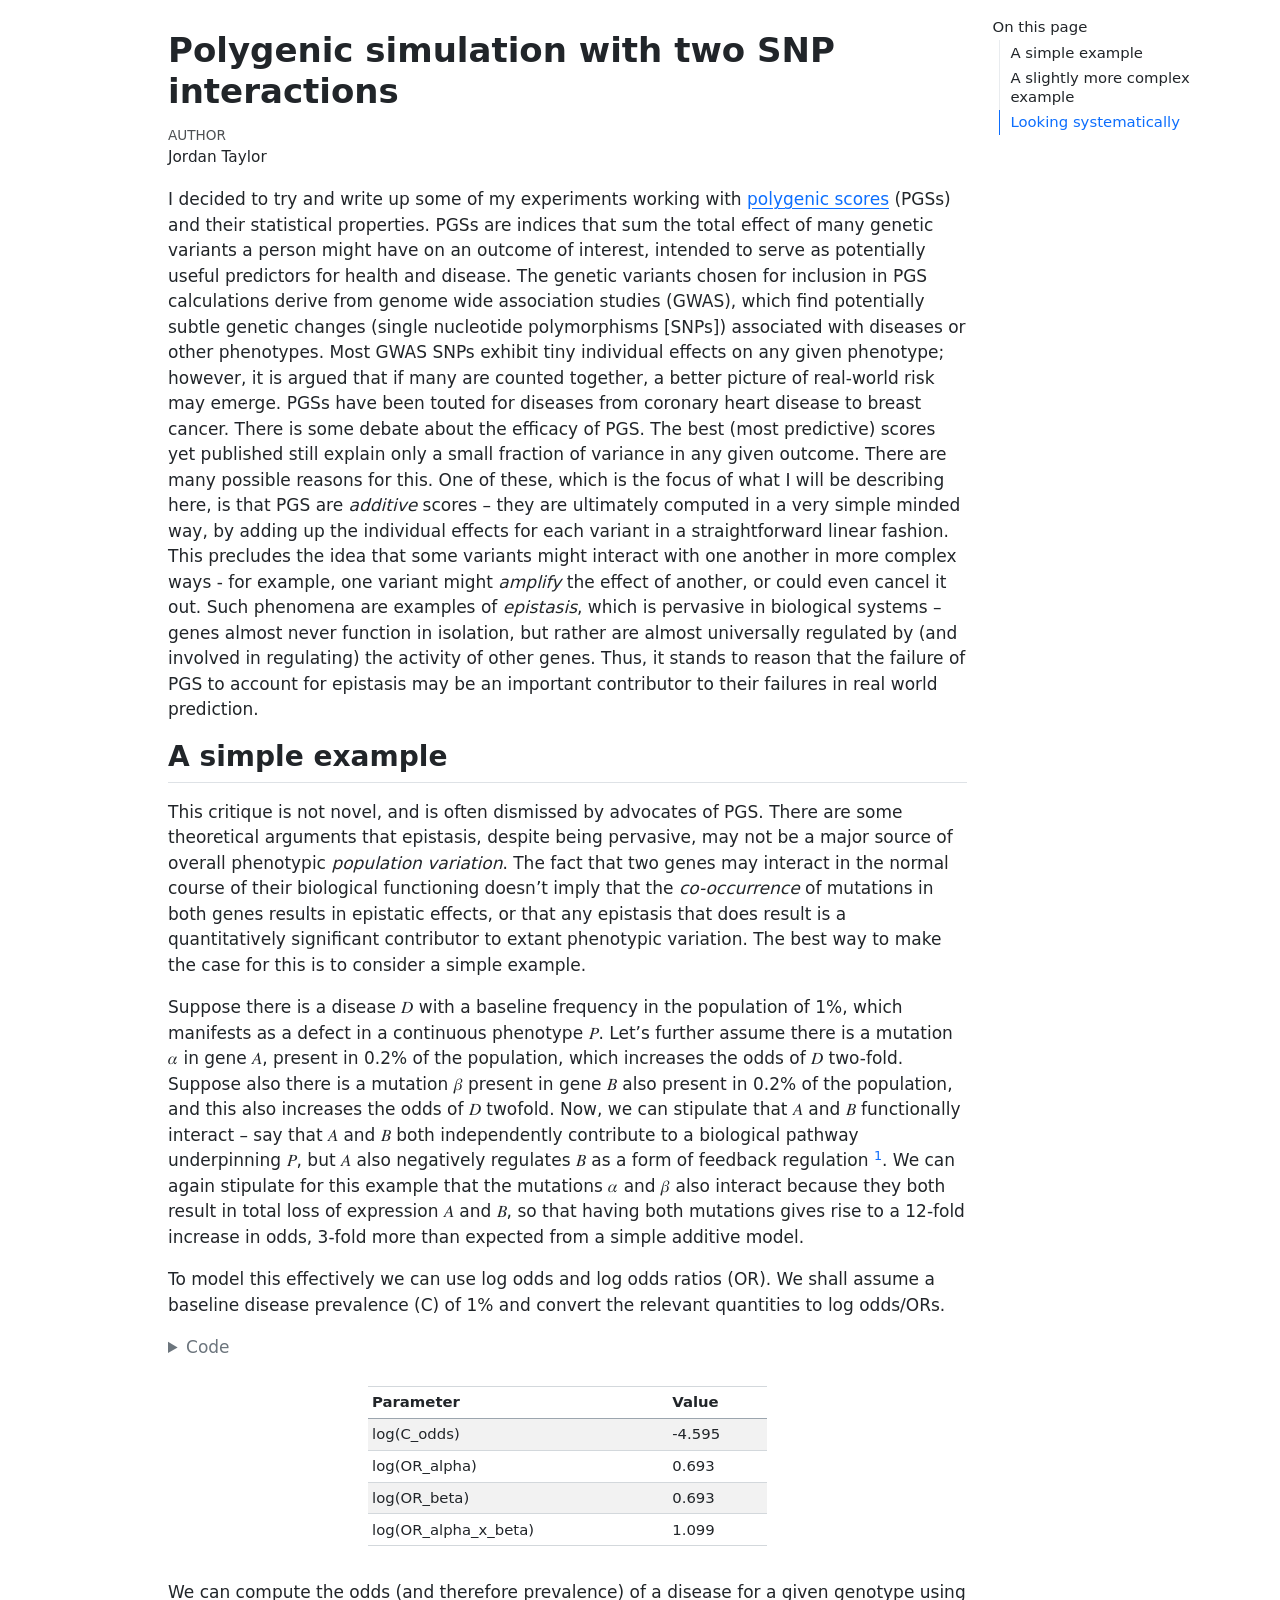
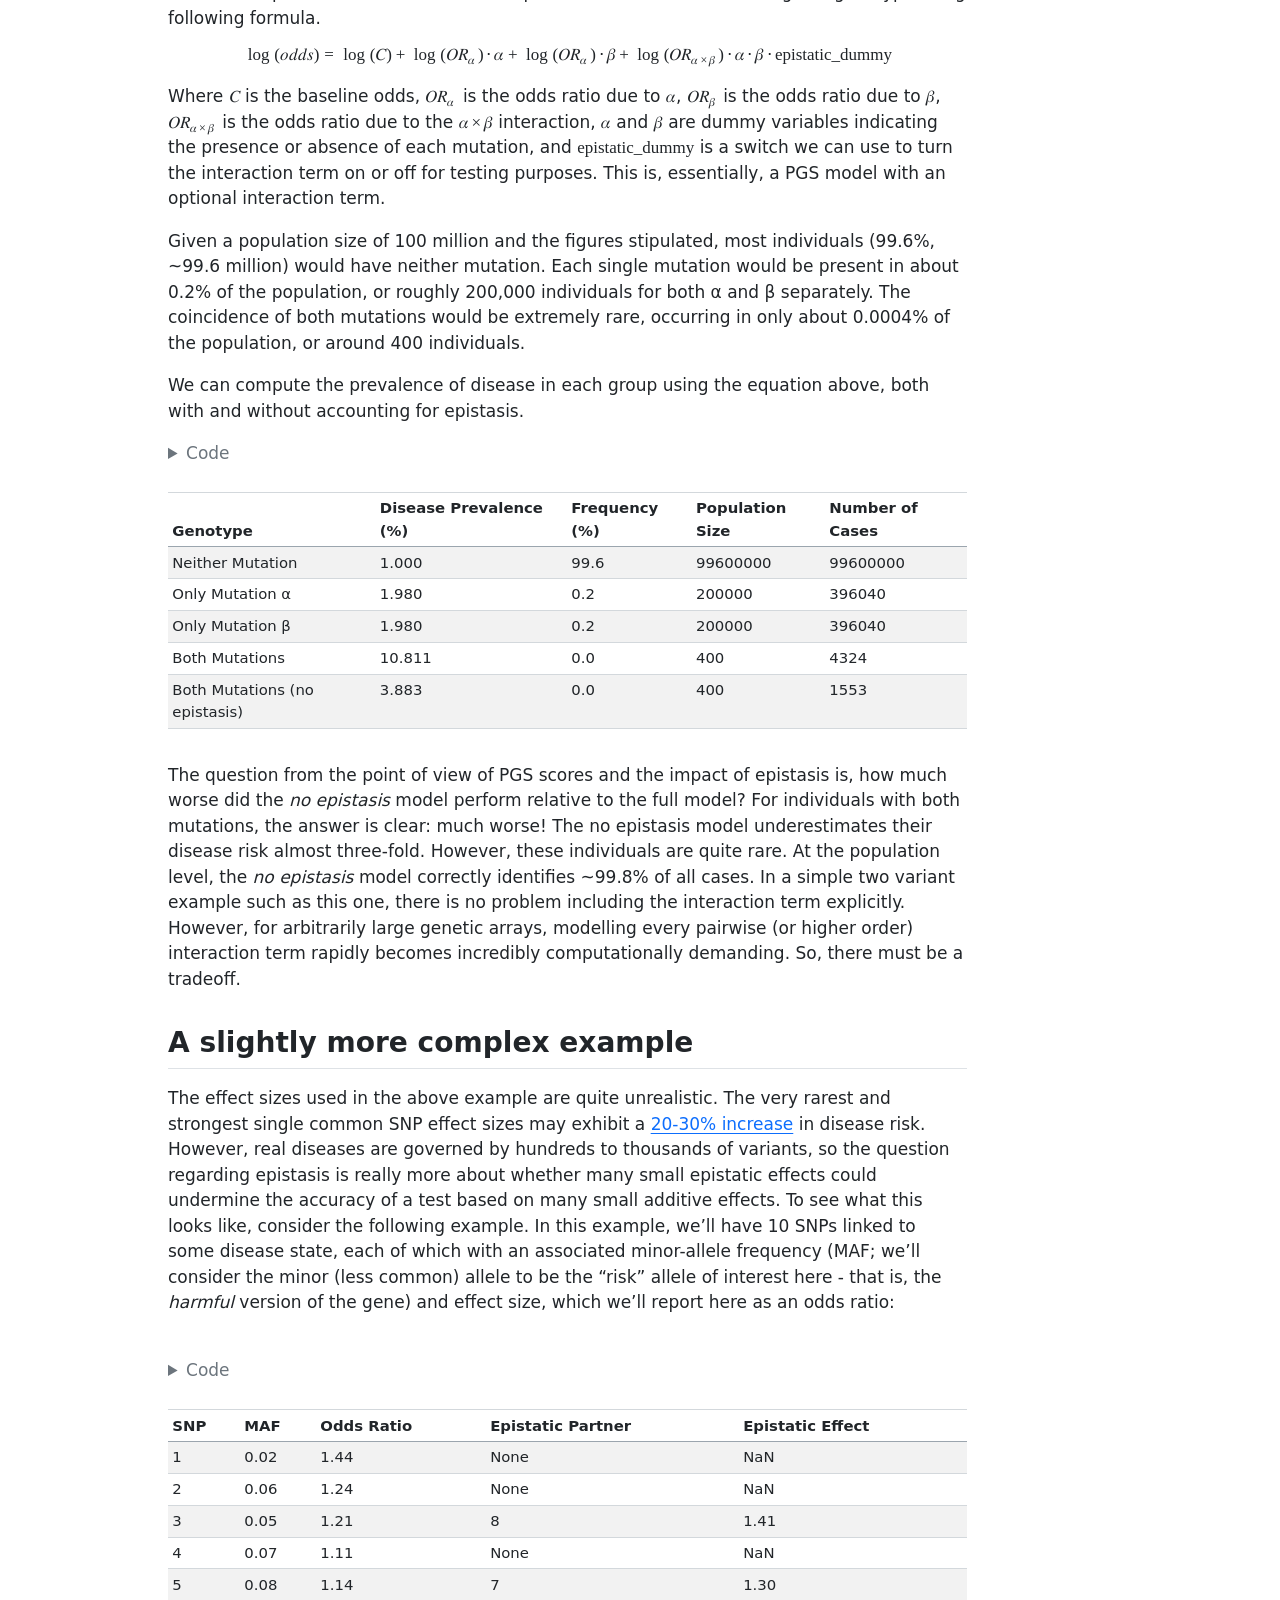
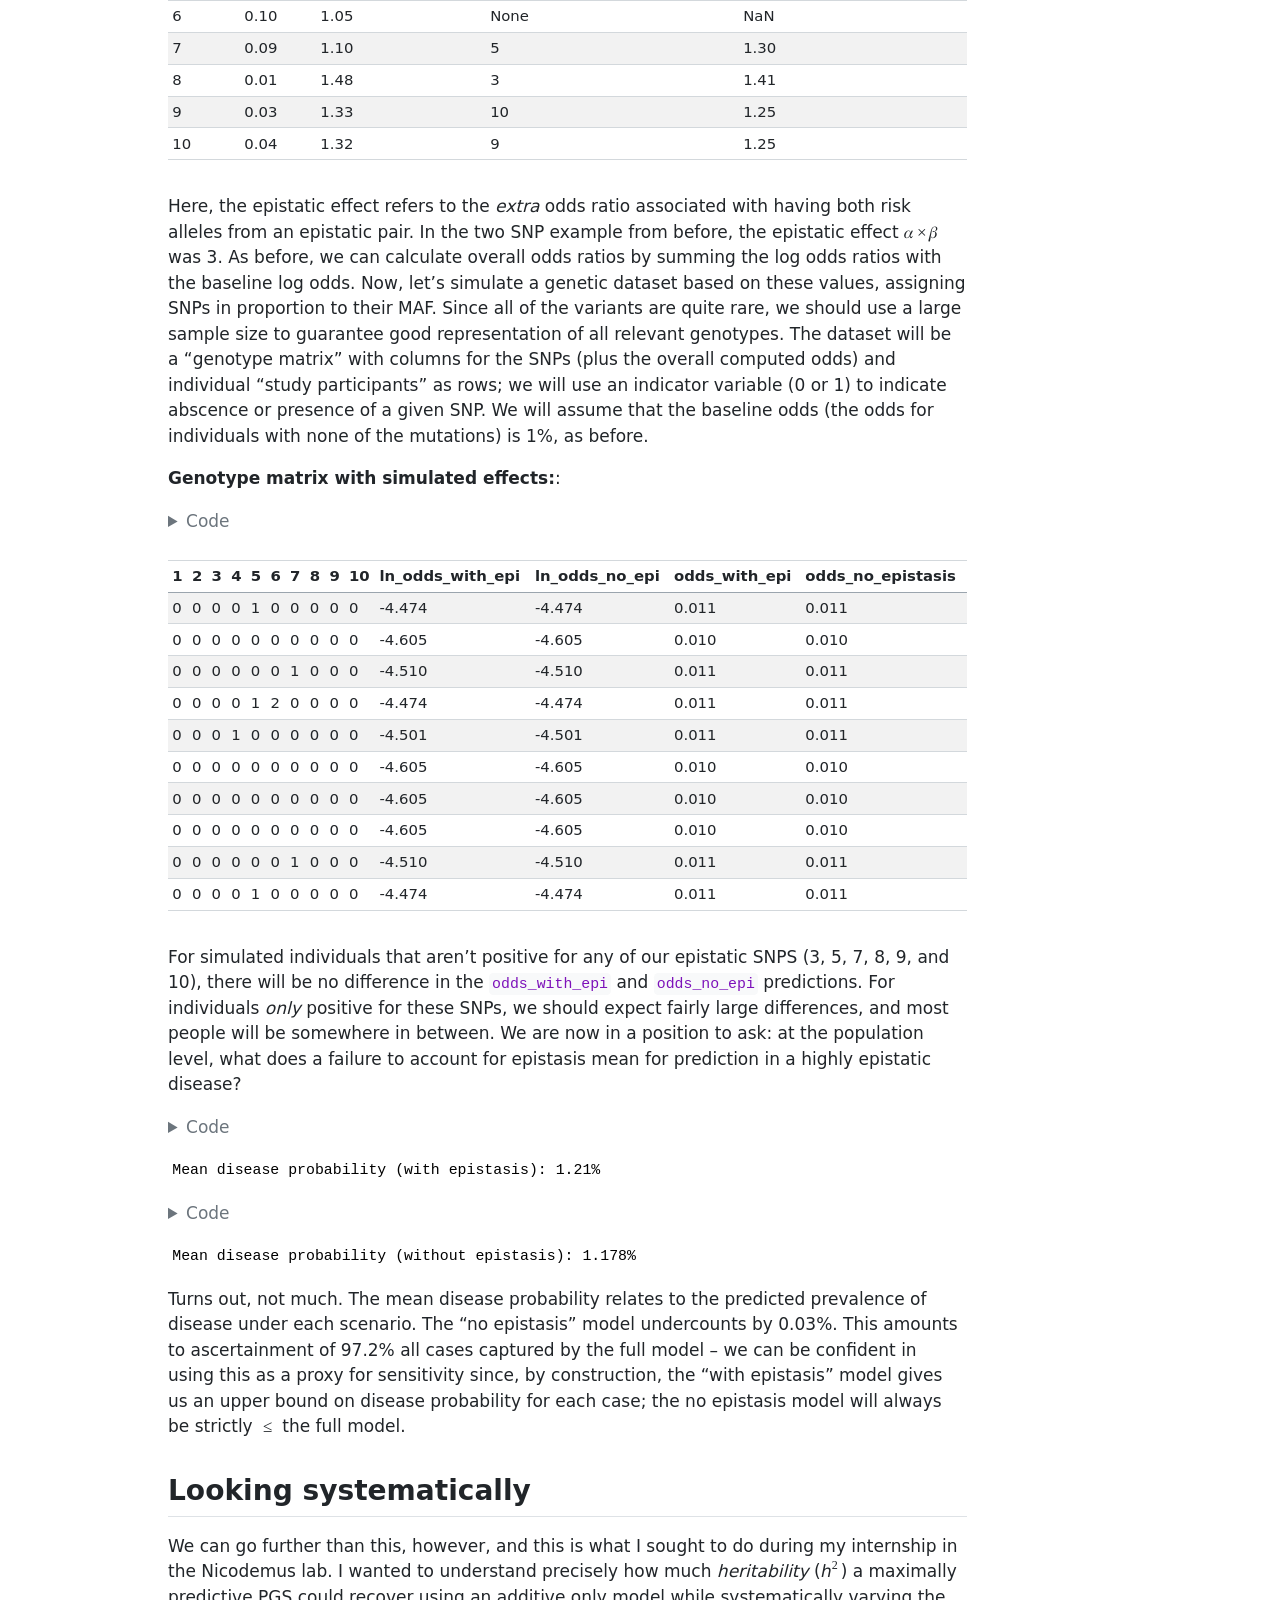
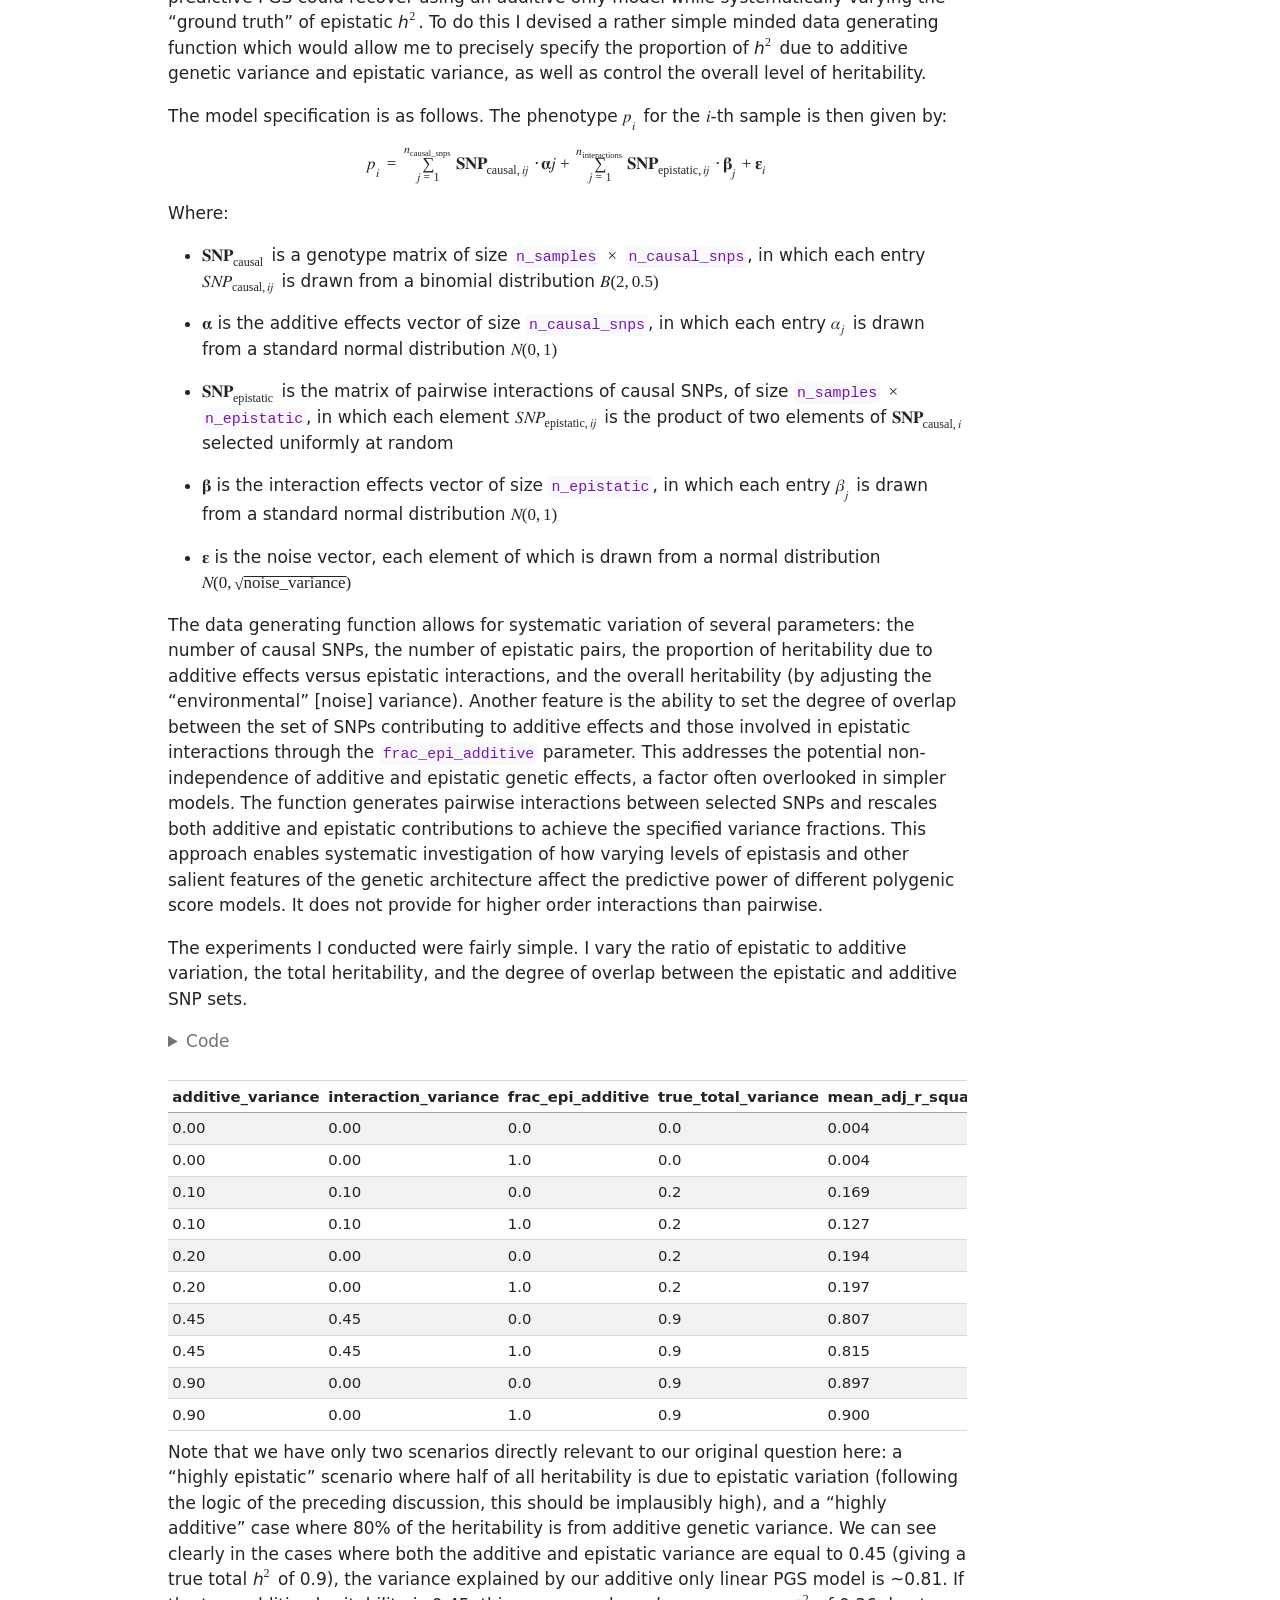
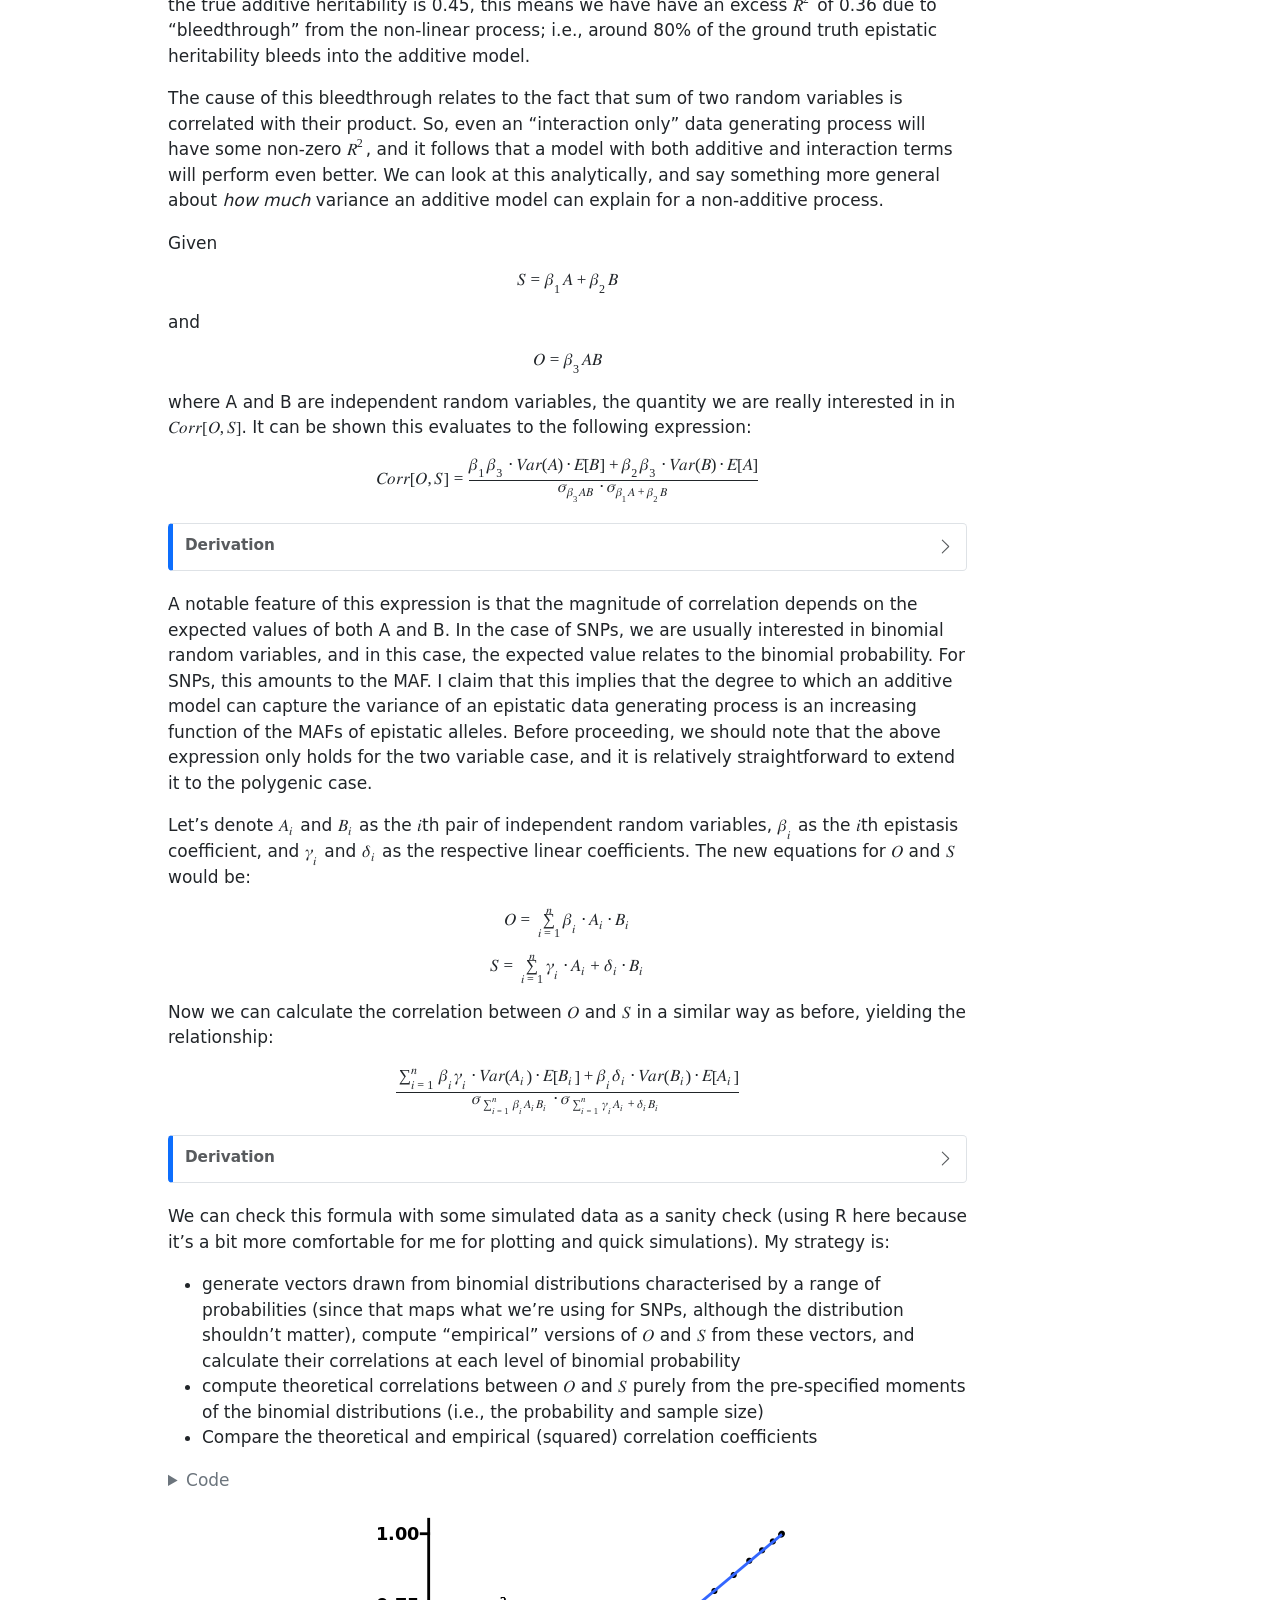
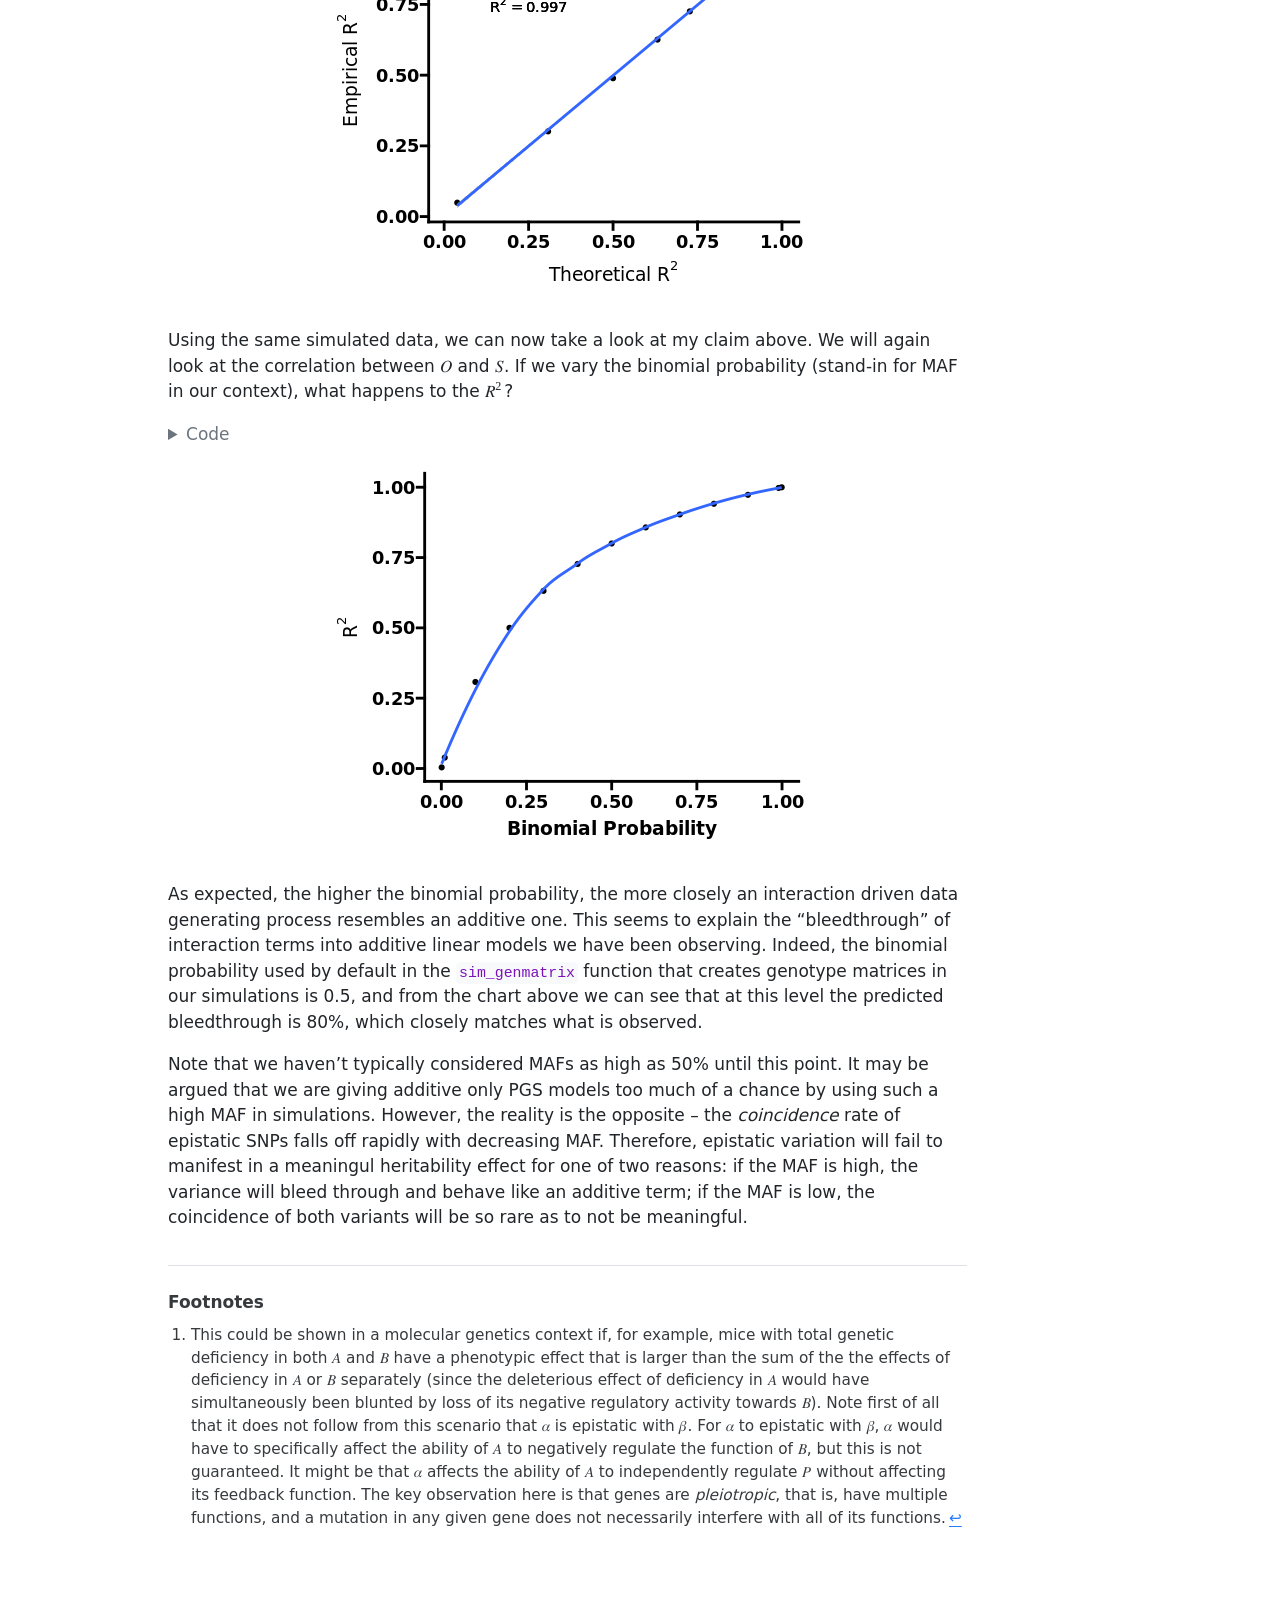
==== commit fb8bb986: "Fix links" ====
--- a/pgs-epistasis/index.html
+++ b/pgs-epistasis/index.html
@@ -150,7 +150,7 @@
 </header>
 
 
-<p>I decided to try and write up some of my experiments working with <a href="https://www.genome.gov/Health/Genomics-and-Medicine/Polygenic-risk-scores">polygenic scores</a> (PGSs) and their statistical properties. PGSs are indices that sum the total effect of many genetic variants a person might have on an outcome of interest, intended to serve as potentially useful predictors for health and disease. The genetic variants chosen for inclusion in PGS calculations derive from genome wide association studies (GWAS), which find potentially subtle genetic changes (single nucleotide polymorphisms [SNPs]) associated with diseases or other phenotypes. Most GWAS SNPs exhibit tiny individual effects on any given phenotype; however, it is argued that if many are counted together, a better picture of real-world risk may emerge. PGSs have been touted for diseases from coronary heart disease to breast cancer. There is some debate about the efficacy of PGS. The best (most predictive) scores yet published still explain only a small fraction of variance in any given outcome. There are many possible reasons for this. One of these, which is the focus of what I will be describing here, is that PGS are <em>additive</em> scores – they are ultimately computed in a very simple minded way, by adding up the individual effects for each variant in a straightforward linear fashion. This precludes the idea that some variants might interact with one another in more complex ways - for example, one variant might <em>amplify</em> the effect of another, or could even cancel it out. Such phenomena are examples of <em>epistasis</em>, which is pervasive in biological systems – genes almost never function in isolation, but rather are almost universally regulated by (and involved in regulating) the activity of other genes. Thus, it stands to reason that the failure of PGS to account for epistasis may be an important contributor to their failures in real world prediction.</p>
+<p>I decided to try and write up some of my experiments working with <a href="https://www.genome.gov/Health/Genomics-and-Medicine/Polygenic-risk-scores" target="_blank">polygenic scores</a> (PGSs) and their statistical properties. PGSs are indices that sum the total effect of many genetic variants a person might have on an outcome of interest, intended to serve as potentially useful predictors for health and disease. The genetic variants chosen for inclusion in PGS calculations derive from genome wide association studies (GWAS), which find potentially subtle genetic changes (single nucleotide polymorphisms [SNPs]) associated with diseases or other phenotypes. Most GWAS SNPs exhibit tiny individual effects on any given phenotype; however, it is argued that if many are counted together, a better picture of real-world risk may emerge. PGSs have been touted for diseases from coronary heart disease to breast cancer. There is some debate about the efficacy of PGS. The best (most predictive) scores yet published still explain only a small fraction of variance in any given outcome. There are many possible reasons for this. One of these, which is the focus of what I will be describing here, is that PGS are <em>additive</em> scores – they are ultimately computed in a very simple minded way, by adding up the individual effects for each variant in a straightforward linear fashion. This precludes the idea that some variants might interact with one another in more complex ways - for example, one variant might <em>amplify</em> the effect of another, or could even cancel it out. Such phenomena are examples of <em>epistasis</em>, which is pervasive in biological systems – genes almost never function in isolation, but rather are almost universally regulated by (and involved in regulating) the activity of other genes. Thus, it stands to reason that the failure of PGS to account for epistasis may be an important contributor to their failures in real world prediction.</p>
 <section id="a-simple-example" class="level2">
 <h2 class="anchored" data-anchor-id="a-simple-example">A simple example</h2>
 <p>This critique is not novel, and is often dismissed by advocates of PGS. There are some theoretical arguments that epistasis, despite being pervasive, may not be a major source of overall phenotypic <em>population variation</em>. The fact that two genes may interact in the normal course of their biological functioning doesn’t imply that the <em>co-occurrence</em> of mutations in both genes results in epistatic effects, or that any epistasis that does result is a quantitatively significant contributor to extant phenotypic variation. The best way to make the case for this is to consider a simple example.</p>
@@ -329,7 +329,7 @@
 </section>
 <section id="a-slightly-more-complex-example" class="level2">
 <h2 class="anchored" data-anchor-id="a-slightly-more-complex-example">A slightly more complex example</h2>
-<p>The effect sizes used in the above example are quite unrealistic. The very rarest and strongest single common SNP effect sizes may exhibit a <a href="https://www.pnas.org/doi/10.1073/pnas.1114759108">20-30% increase</a> in disease risk. However, real diseases are governed by hundreds to thousands of variants, so the question regarding epistasis is really more about whether many small epistatic effects could undermine the accuracy of a test based on many small additive effects. To see what this looks like, consider the following example. In this example, we’ll have 10 SNPs linked to some disease state, each of which with an associated minor-allele frequency (MAF; we’ll consider the minor (less common) allele to be the “risk” allele of interest here - that is, the <em>harmful</em> version of the gene) and effect size, which we’ll report here as an odds ratio:<br>
+<p>The effect sizes used in the above example are quite unrealistic. The very rarest and strongest single common SNP effect sizes may exhibit a <a href="https://www.pnas.org/doi/10.1073/pnas.1114759108" target="_blank">20-30% increase</a> in disease risk. However, real diseases are governed by hundreds to thousands of variants, so the question regarding epistasis is really more about whether many small epistatic effects could undermine the accuracy of a test based on many small additive effects. To see what this looks like, consider the following example. In this example, we’ll have 10 SNPs linked to some disease state, each of which with an associated minor-allele frequency (MAF; we’ll consider the minor (less common) allele to be the “risk” allele of interest here - that is, the <em>harmful</em> version of the gene) and effect size, which we’ll report here as an odds ratio:<br>
 <br>
 </p>
 <div class="cell" data-layout-align="center">
@@ -839,7 +839,7 @@
 <td>0.00</td>
 <td>0.0</td>
 <td>0.0</td>
-<td>0.003</td>
+<td>0.004</td>
 </tr>
 <tr class="even">
 <td>0.00</td>
@@ -853,28 +853,28 @@
 <td>0.10</td>
 <td>0.0</td>
 <td>0.2</td>
-<td>0.172</td>
+<td>0.169</td>
 </tr>
 <tr class="even">
 <td>0.10</td>
 <td>0.10</td>
 <td>1.0</td>
 <td>0.2</td>
-<td>0.120</td>
+<td>0.127</td>
 </tr>
 <tr class="odd">
 <td>0.20</td>
 <td>0.00</td>
 <td>0.0</td>
 <td>0.2</td>
-<td>0.196</td>
+<td>0.194</td>
 </tr>
 <tr class="even">
 <td>0.20</td>
 <td>0.00</td>
 <td>1.0</td>
 <td>0.2</td>
-<td>0.194</td>
+<td>0.197</td>
 </tr>
 <tr class="odd">
 <td>0.45</td>
@@ -888,27 +888,27 @@
 <td>0.45</td>
 <td>1.0</td>
 <td>0.9</td>
-<td>0.785</td>
+<td>0.815</td>
 </tr>
 <tr class="odd">
 <td>0.90</td>
 <td>0.00</td>
 <td>0.0</td>
 <td>0.9</td>
-<td>0.900</td>
+<td>0.897</td>
 </tr>
 <tr class="even">
 <td>0.90</td>
 <td>0.00</td>
 <td>1.0</td>
 <td>0.9</td>
-<td>0.901</td>
+<td>0.900</td>
 </tr>
 </tbody>
 </table>
 </div>
 </div>
-<p>Note that we have only two scenarios directly relevant to our original question here: a “highly epistatic” scenario where half of all heritability is due to epistatic variation (following the logic of the preceding discussion, this should be implausibly high), and a “highly additive” case where 80% of the heritability is from additive genetic variance. We can see clearly in the cases where both the additive and epistatic variance are equal to 0.45 (giving a true total <math display="inline" xmlns="http://www.w3.org/1998/Math/MathML"><semantics><msup><mi>h</mi><mn>2</mn></msup><annotation encoding="application/x-tex">h^2</annotation></semantics></math> of 0.9), the variance explained by our additive only linear PGS model is ~0.8. If the true additive heritability is 0.45, this means we have have an excess <math display="inline" xmlns="http://www.w3.org/1998/Math/MathML"><semantics><msup><mi>R</mi><mn>2</mn></msup><annotation encoding="application/x-tex">R^2</annotation></semantics></math> of 0.35 due to “bleedthrough” from the non-linear process; i.e., around 77% of the ground truth epistatic heritability bleeds into the additive model.</p>
+<p>Note that we have only two scenarios directly relevant to our original question here: a “highly epistatic” scenario where half of all heritability is due to epistatic variation (following the logic of the preceding discussion, this should be implausibly high), and a “highly additive” case where 80% of the heritability is from additive genetic variance. We can see clearly in the cases where both the additive and epistatic variance are equal to 0.45 (giving a true total <math display="inline" xmlns="http://www.w3.org/1998/Math/MathML"><semantics><msup><mi>h</mi><mn>2</mn></msup><annotation encoding="application/x-tex">h^2</annotation></semantics></math> of 0.9), the variance explained by our additive only linear PGS model is ~0.81. If the true additive heritability is 0.45, this means we have have an excess <math display="inline" xmlns="http://www.w3.org/1998/Math/MathML"><semantics><msup><mi>R</mi><mn>2</mn></msup><annotation encoding="application/x-tex">R^2</annotation></semantics></math> of 0.36 due to “bleedthrough” from the non-linear process; i.e., around 80% of the ground truth epistatic heritability bleeds into the additive model.</p>
 <p>The cause of this bleedthrough relates to the fact that sum of two random variables is correlated with their product. So, even an “interaction only” data generating process will have some non-zero <math display="inline" xmlns="http://www.w3.org/1998/Math/MathML"><semantics><msup><mi>R</mi><mn>2</mn></msup><annotation encoding="application/x-tex">R^2</annotation></semantics></math>, and it follows that a model with both additive and interaction terms will perform even better. We can look at this analytically, and say something more general about <em>how much</em> variance an additive model can explain for a non-additive process.</p>
 <p>Given</p>
 <p><math display="block" xmlns="http://www.w3.org/1998/Math/MathML"><semantics><mrow><mi>S</mi><mo>=</mo><msub><mi>β</mi><mn>1</mn></msub><mi>A</mi><mo>+</mo><msub><mi>β</mi><mn>2</mn></msub><mi>B</mi></mrow><annotation encoding="application/x-tex">
@@ -1227,6 +1227,24 @@
     // clear code selection
     e.clearSelection();
   });
+    var localhostRegex = new RegExp(/^(?:http|https):\/\/localhost\:?[0-9]*\//);
+    var mailtoRegex = new RegExp(/^mailto:/);
+      var filterRegex = new RegExp('/' + window.location.host + '/');
+    var isInternal = (href) => {
+        return filterRegex.test(href) || localhostRegex.test(href) || mailtoRegex.test(href);
+    }
+    // Inspect non-navigation links and adorn them if external
+ 	var links = window.document.querySelectorAll('a[href]:not(.nav-link):not(.navbar-brand):not(.toc-action):not(.sidebar-link):not(.sidebar-item-toggle):not(.pagination-link):not(.no-external):not([aria-hidden]):not(.dropdown-item):not(.quarto-navigation-tool)');
+    for (var i=0; i<links.length; i++) {
+      const link = links[i];
+      if (!isInternal(link.href)) {
+          // target, if specified
+          link.setAttribute("target", "_blank");
+          if (link.getAttribute("rel") === null) {
+            link.setAttribute("rel", "noopener");
+          }
+      }
+    }
   function tippyHover(el, contentFn, onTriggerFn, onUntriggerFn) {
     const config = {
       allowHTML: true,
